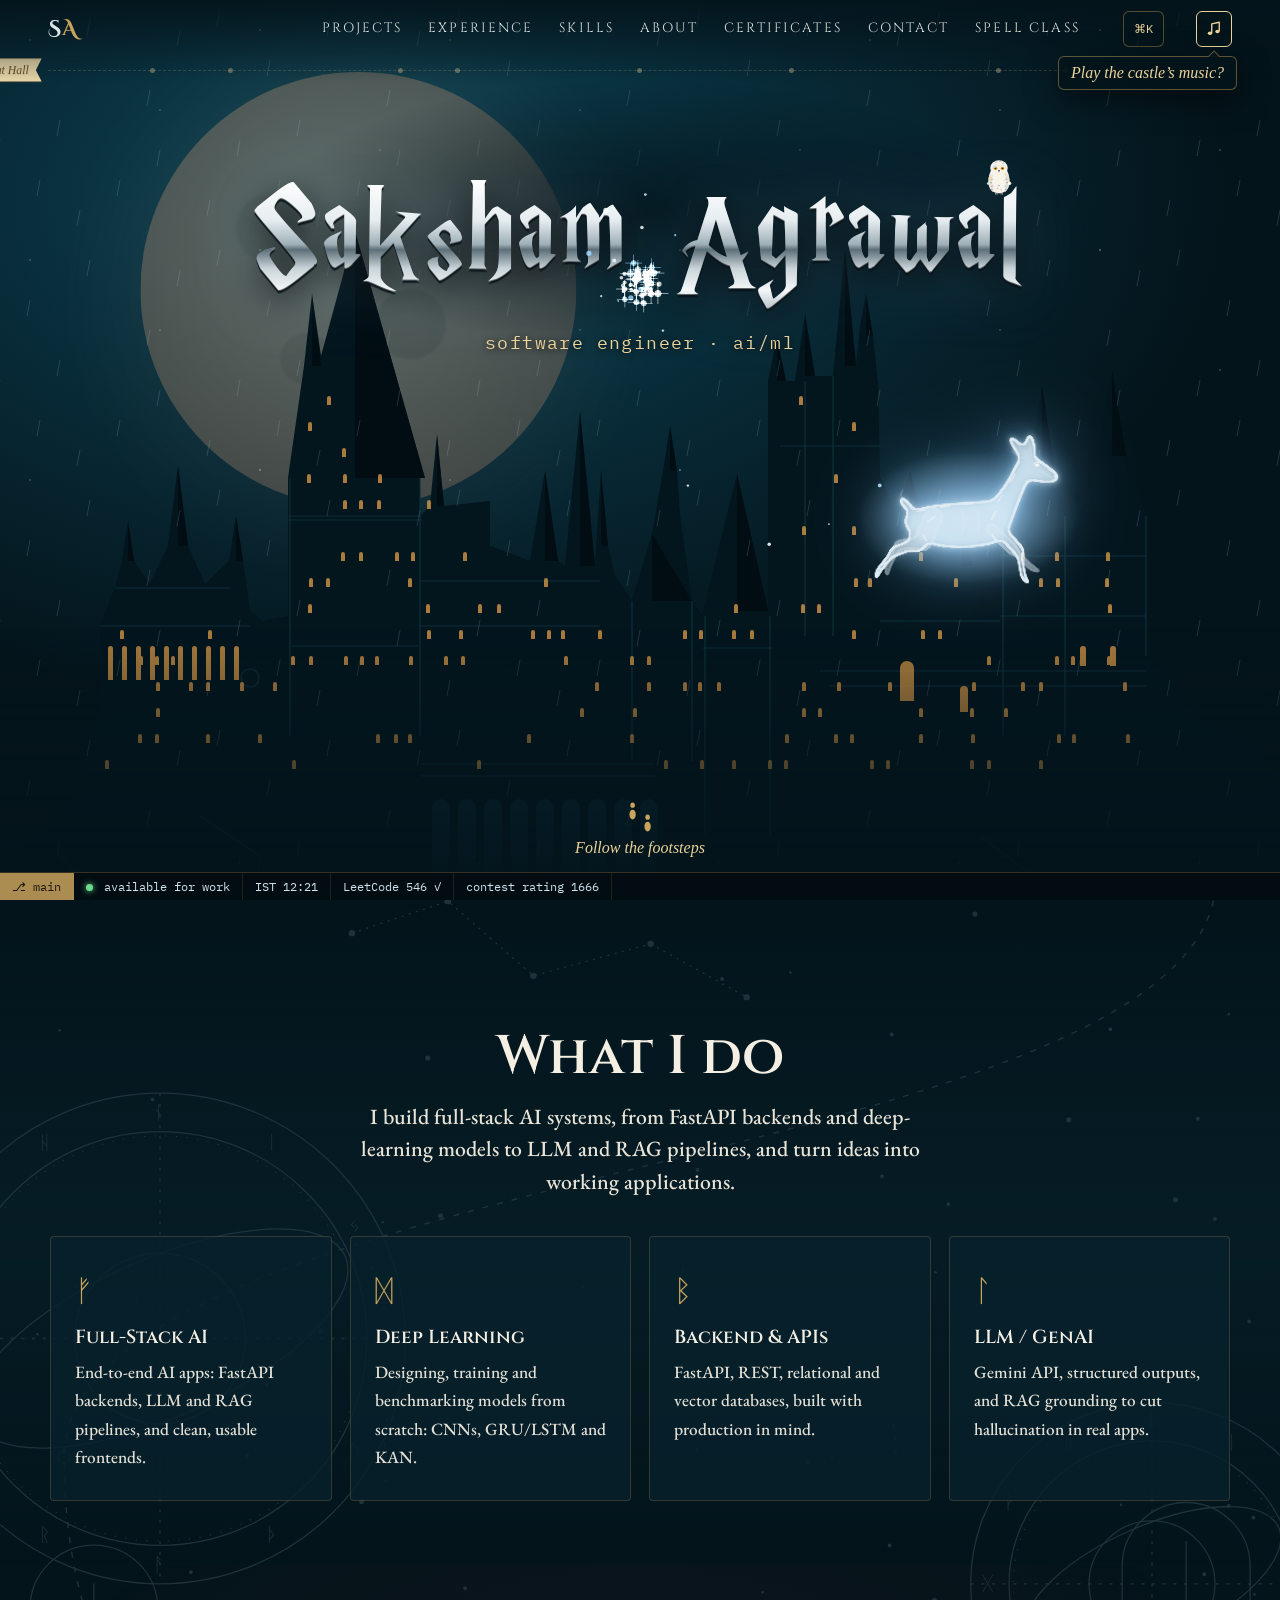
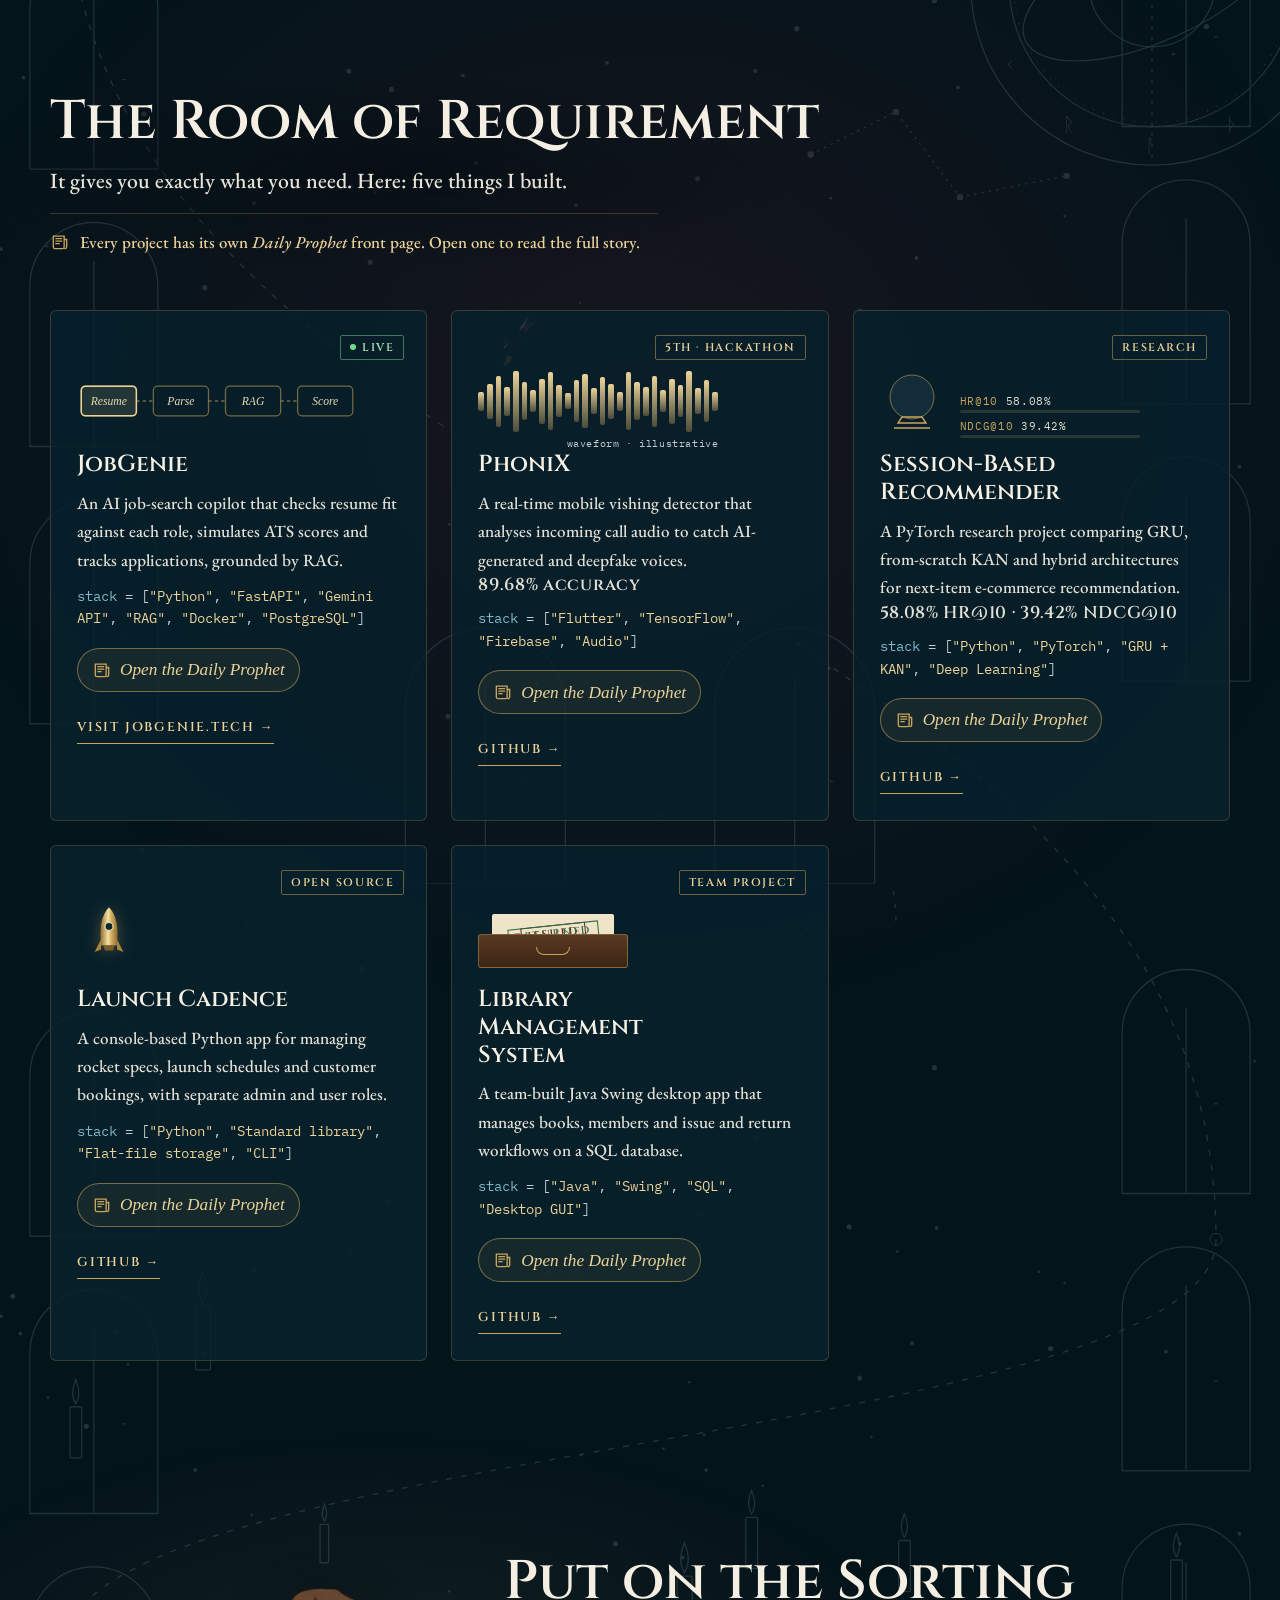
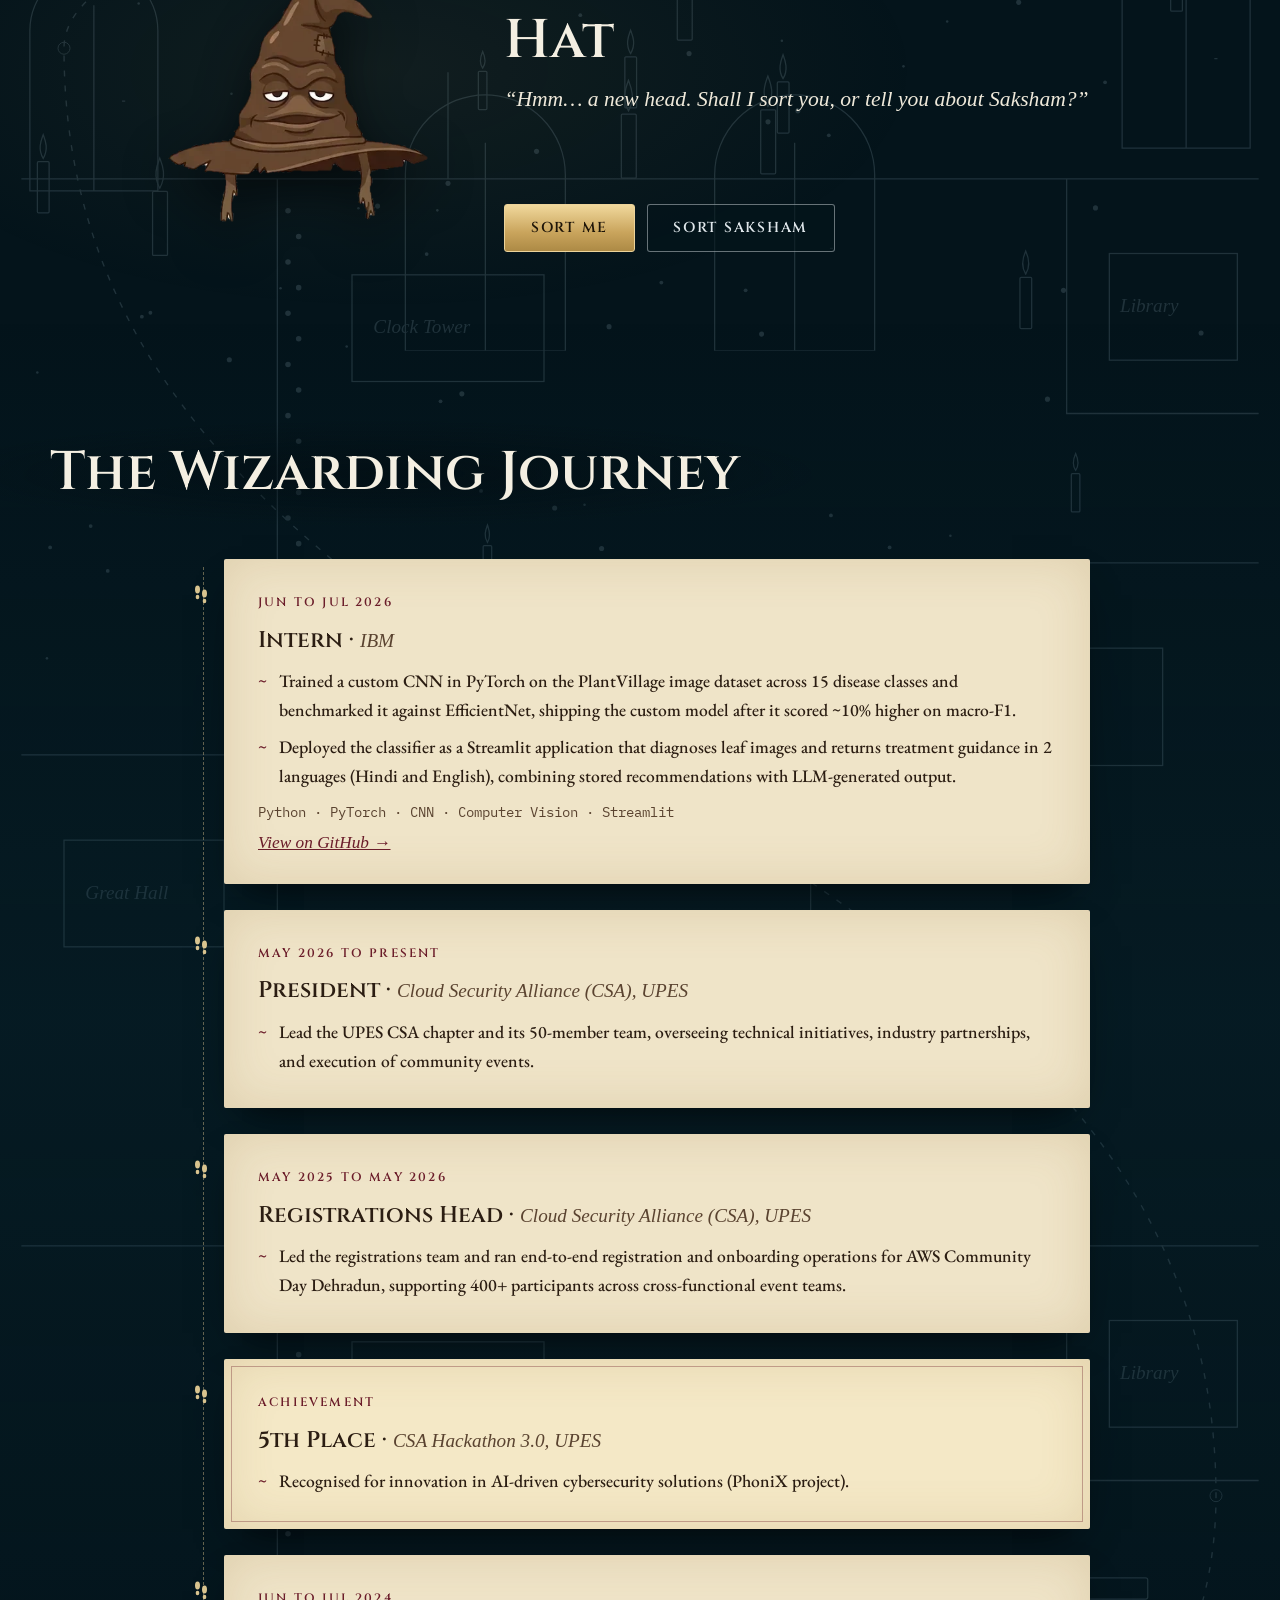
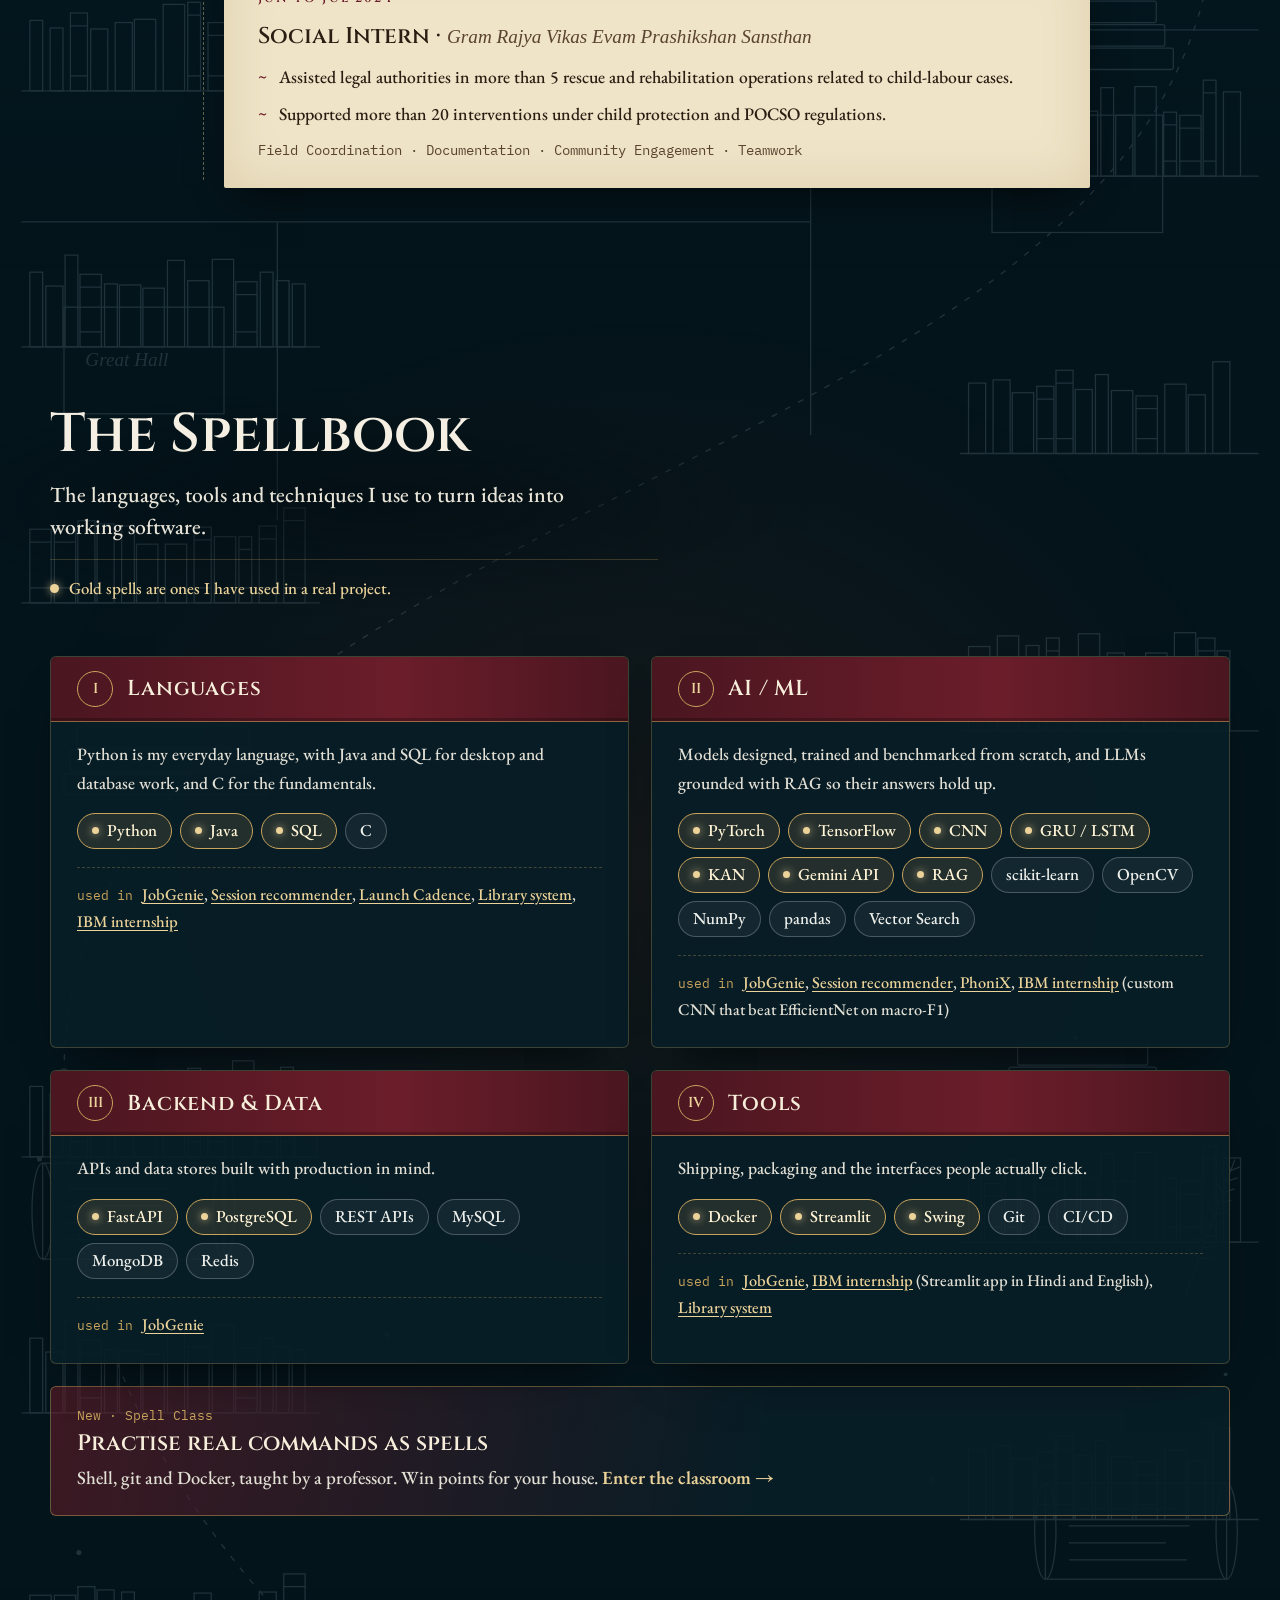
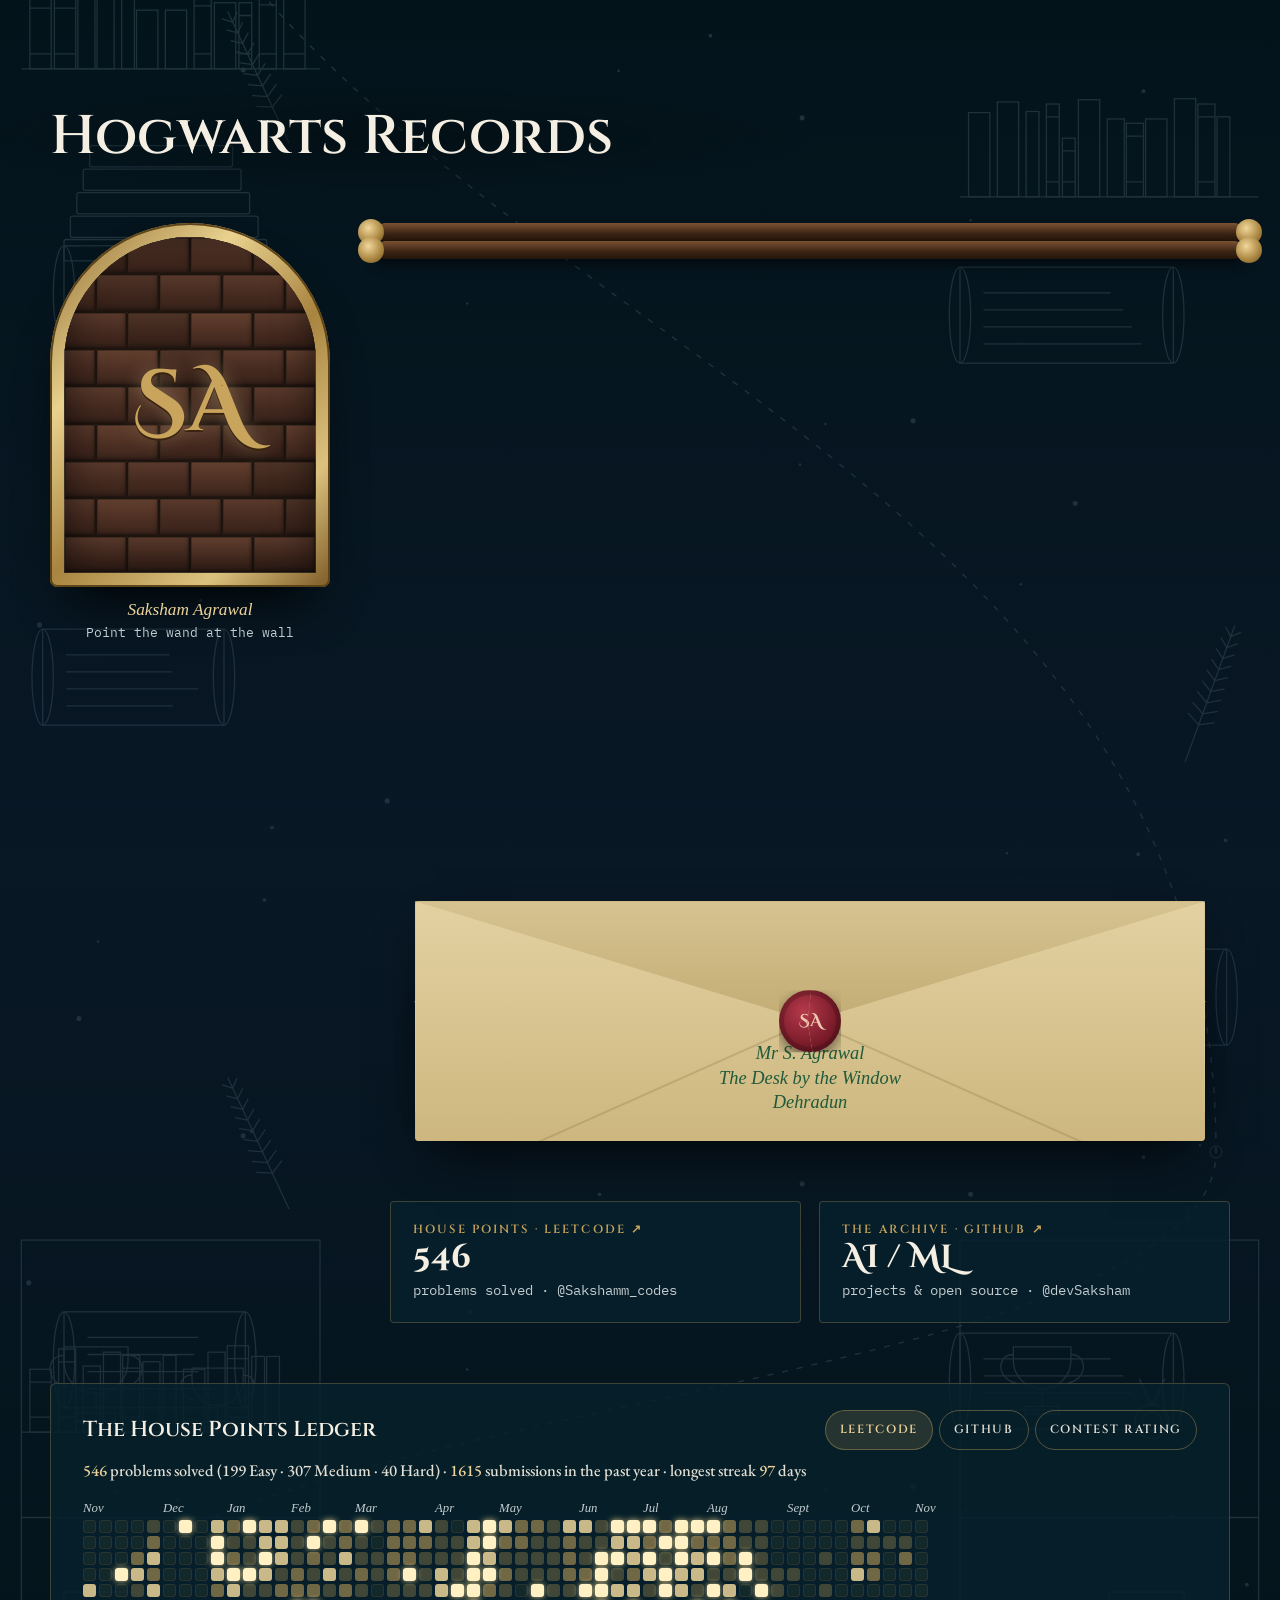
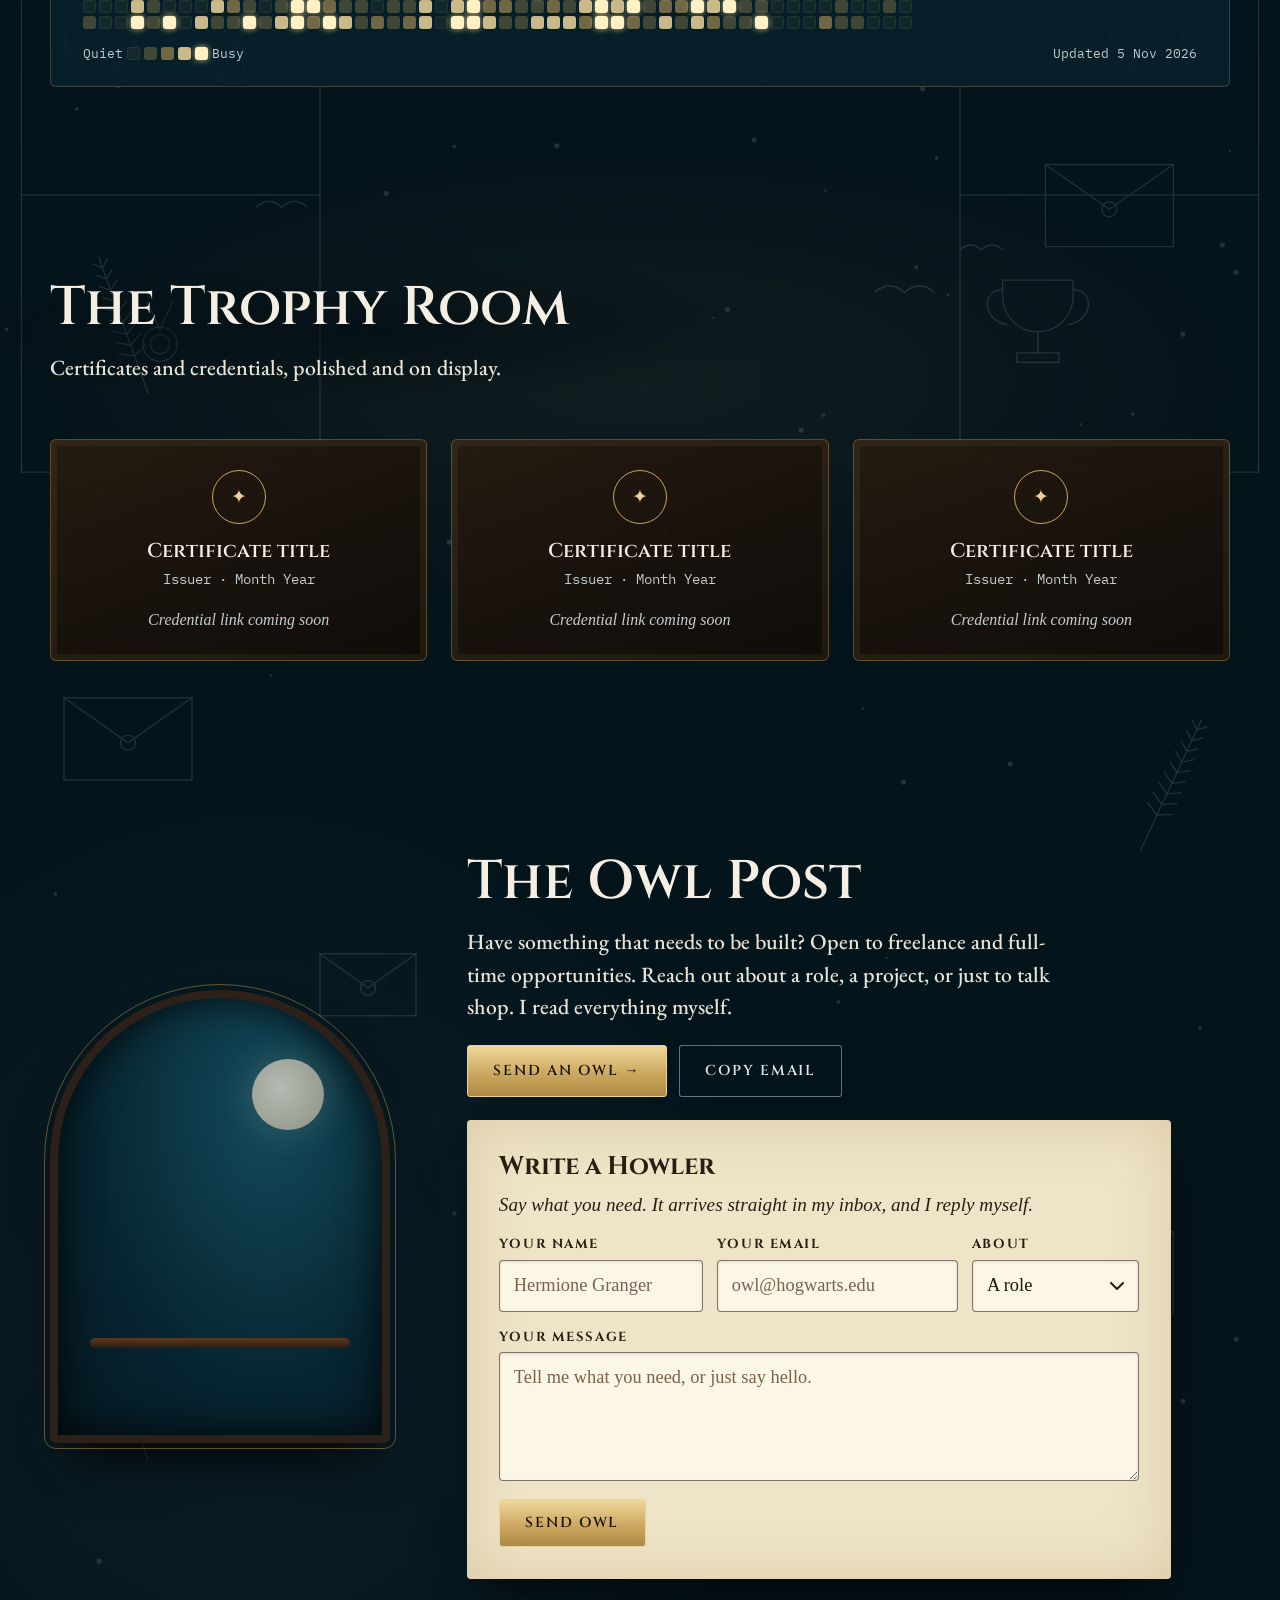
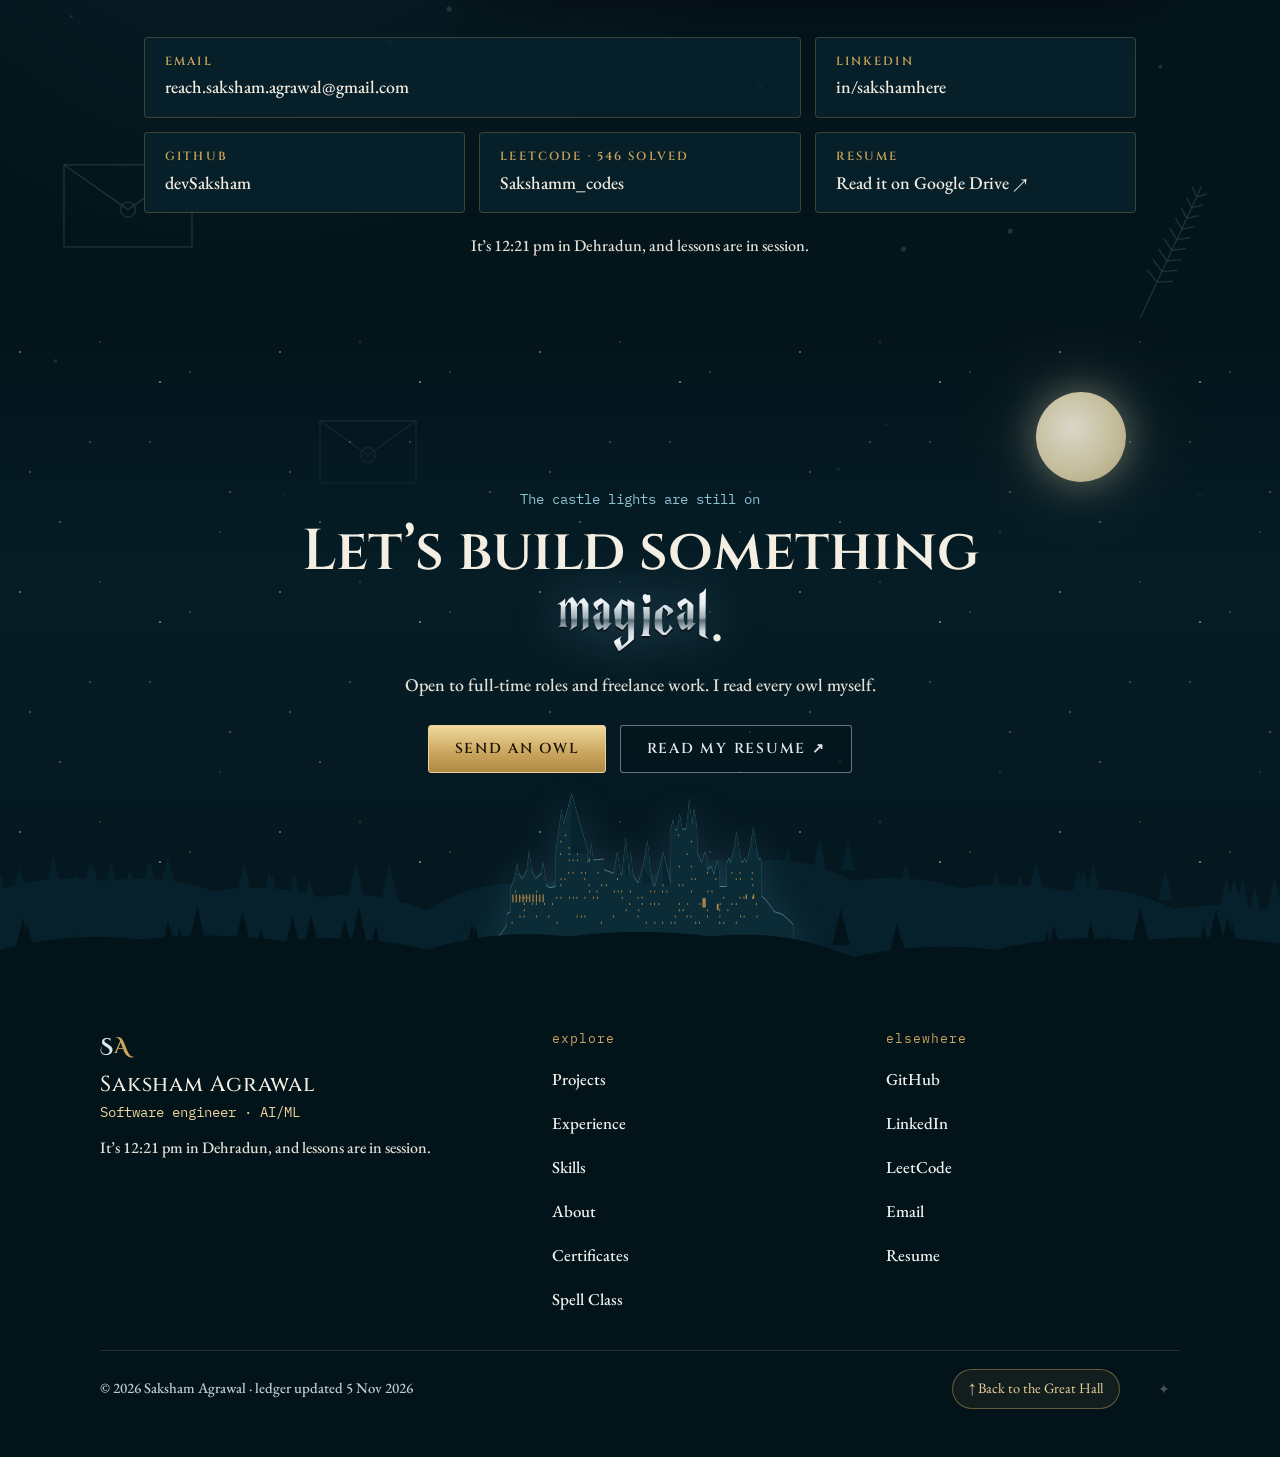
==== index.html @ 5fc9f57a "Castle music: a quiet 2-minute loop of P that opens slow and builds, gapless via Web Audio, fetched " ====
<!doctype html>
<html lang="en">
<head>
<meta charset="utf-8">
<meta name="viewport" content="width=device-width, initial-scale=1">
<title>Saksham Agrawal · Software Engineer &amp; AI/ML Builder</title>
<meta name="description" content="Saksham Agrawal, final-year CSE (AI/ML) student and aspiring software engineer. Full-stack AI systems, deep learning, and backend engineering.">
<meta name="theme-color" content="#04141b">
<link rel="canonical" href="https://sakshamagrawal.me/">
<meta property="og:type" content="website">
<meta property="og:url" content="https://sakshamagrawal.me/">
<meta property="og:title" content="Saksham Agrawal · Software Engineer & AI/ML Builder">
<meta property="og:description" content="Full-stack AI systems, deep learning, and backend engineering. Step inside.">
<meta name="twitter:card" content="summary">
<link rel="icon" href="data:image/svg+xml,%3Csvg xmlns='http://www.w3.org/2000/svg' viewBox='0 0 64 64'%3E%3Crect width='64' height='64' rx='14' fill='%2304141b'/%3E%3Cpath d='M18 50 46 14' stroke='%236a4426' stroke-width='5' stroke-linecap='round'/%3E%3Ccircle cx='47' cy='13' r='5' fill='%23bfe8ff'/%3E%3C/svg%3E">
<link rel="preconnect" href="https://fonts.googleapis.com">
<link rel="preconnect" href="https://fonts.gstatic.com" crossorigin>
<link rel="preload" as="style" href="https://fonts.googleapis.com/css2?family=Cinzel+Decorative:wght@700&family=Cinzel:wght@400;500;600&family=EB+Garamond:ital,wght@0,400;0,500;0,600;1,400;1,500&family=IM+Fell+English:ital@0;1&family=IBM+Plex+Mono:wght@400&family=Old+Standard+TT:ital,wght@0,400;0,700;1,400&family=UnifrakturMaguntia&display=swap" onload="this.onload=null;this.rel='stylesheet'">
<noscript><link rel="stylesheet" href="https://fonts.googleapis.com/css2?family=Cinzel+Decorative:wght@700&family=Cinzel:wght@400;500;600&family=EB+Garamond:ital,wght@0,400;0,500;0,600;1,400;1,500&family=IM+Fell+English:ital@0;1&family=IBM+Plex+Mono:wght@400&family=Old+Standard+TT:ital,wght@0,400;0,700;1,400&family=UnifrakturMaguntia&display=swap"></noscript>
<link rel="preload" href="assets/HarryP-subset.woff" as="font" type="font/woff" crossorigin>
<link rel="stylesheet" href="styles.css?v=20261106a">
<script>document.documentElement.classList.add('js');try{if(localStorage.getItem('entry')==='gate'&&!sessionStorage.getItem('entered'))document.documentElement.classList.add('gated')}catch(e){}</script>
</head>
<body>
<!-- Entrance screen, one of the two ways in (the ✦ in the footer switches): break the seal to enter with music, or slip in quietly -->
<div class="gate" id="gate" role="dialog" aria-modal="true" aria-labelledby="gate-title" data-cf-ignore>
  <div class="gate-sky" aria-hidden="true"><i class="stars s1"></i><i class="stars s2"></i></div>
  <div class="gate-card">
    <p class="gate-kicker">The castle is waking</p>
    <p class="gate-title" id="gate-title">Saksham Agrawal</p>
    <button class="gate-seal" type="button" data-enter="music" aria-label="Break the seal and enter with music"><i>SA</i><i>SA</i></button>
    <p class="gate-hint">Break the seal to enter with music</p>
    <button class="gate-quiet" type="button" data-enter="quiet">or enter in silence</button>
  </div>
</div>
<a class="skip" href="#main">Skip to content</a>

<svg id="art-sprite" width="0" height="0" style="position:absolute" aria-hidden="true"><symbol id="art-what-i-do" viewBox="0 0 1200 1000" fill="none" stroke="currentColor" stroke-width="1.2" font-family="monospace"><g class="txt"><circle cx="150" cy="470" r="230"/><circle cx="150" cy="470" r="194"/><circle cx="150" cy="470" r="190" stroke-dasharray="1 9"/><circle cx="150" cy="470" r="80"/><ellipse cx="150" cy="470" rx="190" ry="74" transform="rotate(-24 150 470)"/><path d="M-80 470H380M150 240V700" stroke-dasharray="3 7"/><text fill="currentColor" stroke="none" x="355" y="476" font-size="18" font-family="serif" fill="currentColor" stroke="none">ᚠ</text><text fill="currentColor" stroke="none" x="327" y="582" font-size="18" font-family="serif" fill="currentColor" stroke="none">ᚢ</text><text fill="currentColor" stroke="none" x="249" y="660" font-size="18" font-family="serif" fill="currentColor" stroke="none">ᚦ</text><text fill="currentColor" stroke="none" x="143" y="688" font-size="18" font-family="serif" fill="currentColor" stroke="none">ᚨ</text><text fill="currentColor" stroke="none" x="37" y="660" font-size="18" font-family="serif" fill="currentColor" stroke="none">ᚱ</text><text fill="currentColor" stroke="none" x="-41" y="582" font-size="18" font-family="serif" fill="currentColor" stroke="none">ᚲ</text><text fill="currentColor" stroke="none" x="-69" y="476" font-size="18" font-family="serif" fill="currentColor" stroke="none">ᚷ</text><text fill="currentColor" stroke="none" x="-41" y="370" font-size="18" font-family="serif" fill="currentColor" stroke="none">ᚹ</text><text fill="currentColor" stroke="none" x="37" y="292" font-size="18" font-family="serif" fill="currentColor" stroke="none">ᚺ</text><text fill="currentColor" stroke="none" x="143" y="264" font-size="18" font-family="serif" fill="currentColor" stroke="none">ᚾ</text><text fill="currentColor" stroke="none" x="249" y="292" font-size="18" font-family="serif" fill="currentColor" stroke="none">ᛁ</text><text fill="currentColor" stroke="none" x="327" y="370" font-size="18" font-family="serif" fill="currentColor" stroke="none">ᛃ</text><circle cx="1080" cy="700" r="170"/><circle cx="1080" cy="700" r="134"/><circle cx="1080" cy="700" r="130" stroke-dasharray="1 9"/><circle cx="1080" cy="700" r="59"/><ellipse cx="1080" cy="700" rx="130" ry="54" transform="rotate(-24 1080 700)"/><path d="M910 700H1250M1080 530V870" stroke-dasharray="3 7"/><text fill="currentColor" stroke="none" x="1225" y="706" font-size="18" font-family="serif" fill="currentColor" stroke="none">ᚠ</text><text fill="currentColor" stroke="none" x="1205" y="782" font-size="18" font-family="serif" fill="currentColor" stroke="none">ᚢ</text><text fill="currentColor" stroke="none" x="1149" y="838" font-size="18" font-family="serif" fill="currentColor" stroke="none">ᚦ</text><text fill="currentColor" stroke="none" x="1073" y="858" font-size="18" font-family="serif" fill="currentColor" stroke="none">ᚨ</text><text fill="currentColor" stroke="none" x="997" y="838" font-size="18" font-family="serif" fill="currentColor" stroke="none">ᚱ</text><text fill="currentColor" stroke="none" x="941" y="782" font-size="18" font-family="serif" fill="currentColor" stroke="none">ᚲ</text><text fill="currentColor" stroke="none" x="921" y="706" font-size="18" font-family="serif" fill="currentColor" stroke="none">ᚷ</text><text fill="currentColor" stroke="none" x="941" y="630" font-size="18" font-family="serif" fill="currentColor" stroke="none">ᚹ</text><text fill="currentColor" stroke="none" x="997" y="574" font-size="18" font-family="serif" fill="currentColor" stroke="none">ᚺ</text><text fill="currentColor" stroke="none" x="1073" y="554" font-size="18" font-family="serif" fill="currentColor" stroke="none">ᚾ</text><text fill="currentColor" stroke="none" x="1149" y="574" font-size="18" font-family="serif" fill="currentColor" stroke="none">ᛁ</text><text fill="currentColor" stroke="none" x="1205" y="630" font-size="18" font-family="serif" fill="currentColor" stroke="none">ᛃ</text><path d="M330 90L420 60L500 130L610 100L700 150" stroke-dasharray="2 5"/><circle cx="330" cy="90" r="3" fill="currentColor" stroke="none"/><circle cx="420" cy="60" r="3" fill="currentColor" stroke="none"/><circle cx="500" cy="130" r="3" fill="currentColor" stroke="none"/><circle cx="610" cy="100" r="3" fill="currentColor" stroke="none"/><circle cx="700" cy="150" r="3" fill="currentColor" stroke="none"/><path d="M760 860L840 820L900 900L1000 880" stroke-dasharray="2 5"/><circle cx="760" cy="860" r="3" fill="currentColor" stroke="none"/><circle cx="840" cy="820" r="3" fill="currentColor" stroke="none"/><circle cx="900" cy="900" r="3" fill="currentColor" stroke="none"/><circle cx="1000" cy="880" r="3" fill="currentColor" stroke="none"/><circle cx="747" cy="742" r="2.4" fill="currentColor" stroke="none"/><circle cx="1131" cy="740" r="2.4" fill="currentColor" stroke="none"/><circle cx="35" cy="466" r="1.2" fill="currentColor" stroke="none"/><circle cx="779" cy="901" r="1.2" fill="currentColor" stroke="none"/><circle cx="446" cy="868" r="1.8" fill="currentColor" stroke="none"/><circle cx="653" cy="574" r="1.2" fill="currentColor" stroke="none"/><circle cx="877" cy="408" r="1.2" fill="currentColor" stroke="none"/><circle cx="1100" cy="766" r="1.2" fill="currentColor" stroke="none"/><circle cx="914" cy="72" r="2.4" fill="currentColor" stroke="none"/><circle cx="741" cy="127" r="1.2" fill="currentColor" stroke="none"/><circle cx="1167" cy="5" r="1.2" fill="currentColor" stroke="none"/><circle cx="1152" cy="166" r="1.2" fill="currentColor" stroke="none"/><circle cx="347" cy="961" r="2.4" fill="currentColor" stroke="none"/><circle cx="1051" cy="626" r="1.2" fill="currentColor" stroke="none"/><circle cx="1129" cy="691" r="1.8" fill="currentColor" stroke="none"/><circle cx="359" cy="361" r="1.2" fill="currentColor" stroke="none"/><circle cx="1123" cy="264" r="1.8" fill="currentColor" stroke="none"/><circle cx="362" cy="603" r="1.2" fill="currentColor" stroke="none"/><circle cx="715" cy="708" r="1.2" fill="currentColor" stroke="none"/><circle cx="372" cy="819" r="1.8" fill="currentColor" stroke="none"/><circle cx="836" cy="185" r="1.8" fill="currentColor" stroke="none"/><circle cx="846" cy="57" r="1.2" fill="currentColor" stroke="none"/><circle cx="1139" cy="358" r="1.8" fill="currentColor" stroke="none"/><circle cx="22" cy="788" r="1.8" fill="currentColor" stroke="none"/><circle cx="452" cy="841" r="1.8" fill="currentColor" stroke="none"/><circle cx="56" cy="181" r="1.2" fill="currentColor" stroke="none"/><circle cx="143" cy="246" r="1.8" fill="currentColor" stroke="none"/><circle cx="413" cy="355" r="2.4" fill="currentColor" stroke="none"/><circle cx="301" cy="463" r="2.4" fill="currentColor" stroke="none"/><circle cx="898" cy="797" r="1.8" fill="currentColor" stroke="none"/><circle cx="44" cy="946" r="1.2" fill="currentColor" stroke="none"/><circle cx="250" cy="513" r="1.8" fill="currentColor" stroke="none"/><circle cx="1102" cy="340" r="2.4" fill="currentColor" stroke="none"/><circle cx="654" cy="312" r="1.8" fill="currentColor" stroke="none"/><circle cx="367" cy="799" r="2.4" fill="currentColor" stroke="none"/><circle cx="179" cy="689" r="1.8" fill="currentColor" stroke="none"/><circle cx="194" cy="49" r="2.4" fill="currentColor" stroke="none"/><circle cx="640" cy="406" r="1.2" fill="currentColor" stroke="none"/><circle cx="889" cy="344" r="1.8" fill="currentColor" stroke="none"/><circle cx="547" cy="422" r="1.2" fill="currentColor" stroke="none"/><circle cx="1175" cy="638" r="1.8" fill="currentColor" stroke="none"/><circle cx="401" cy="207" r="2.4" fill="currentColor" stroke="none"/><circle cx="677" cy="133" r="1.8" fill="currentColor" stroke="none"/><circle cx="128" cy="435" r="1.2" fill="currentColor" stroke="none"/><circle cx="71" cy="421" r="1.2" fill="currentColor" stroke="none"/><circle cx="544" cy="999" r="1.2" fill="currentColor" stroke="none"/><circle cx="1171" cy="454" r="1.8" fill="currentColor" stroke="none"/><circle cx="827" cy="318" r="1.8" fill="currentColor" stroke="none"/><circle cx="349" cy="404" r="1.2" fill="currentColor" stroke="none"/><circle cx="135" cy="822" r="2.4" fill="currentColor" stroke="none"/><circle cx="1152" cy="627" r="1.8" fill="currentColor" stroke="none"/><circle cx="1041" cy="180" r="1.8" fill="currentColor" stroke="none"/><circle cx="327" cy="782" r="2.4" fill="currentColor" stroke="none"/><circle cx="434" cy="786" r="1.8" fill="currentColor" stroke="none"/><circle cx="834" cy="664" r="1.8" fill="currentColor" stroke="none"/><circle cx="436" cy="704" r="1.8" fill="currentColor" stroke="none"/><circle cx="1002" cy="265" r="2.4" fill="currentColor" stroke="none"/><circle cx="859" cy="957" r="1.8" fill="currentColor" stroke="none"/><circle cx="780" cy="581" r="1.2" fill="currentColor" stroke="none"/><circle cx="569" cy="774" r="1.8" fill="currentColor" stroke="none"/></g></symbol><symbol id="art-room-of-requirement" viewBox="0 0 1200 1000" fill="none" stroke="currentColor" stroke-width="1.2" font-family="monospace"><g class="txt"><path d="M28 330V180.0A60.0 60.0 0 0 1 148 180.0V330ZM88.0 330V156.0M114.39999999999999 246.0h3"/><path d="M28 590V440.0A60.0 60.0 0 0 1 148 440.0V590ZM88.0 590V416.0M114.39999999999999 506.0h3"/><path d="M28 850V700.0A60.0 60.0 0 0 1 148 700.0V850ZM88.0 850V676.0M114.39999999999999 766.0h3"/><path d="M1052 290V140.0A60.0 60.0 0 0 1 1172 140.0V290ZM1112.0 290V116.0M1138.4 206.0h3"/><path d="M1052 550V400.0A60.0 60.0 0 0 1 1172 400.0V550ZM1112.0 550V376.0M1138.4 466.0h3"/><path d="M1052 810V660.0A60.0 60.0 0 0 1 1172 660.0V810ZM1112.0 810V636.0M1138.4 726.0h3"/><path d="M360 40A240 240 0 0 1 840 40" stroke-dasharray="4 8"/><path d="M380 1000V835.0A75.0 75.0 0 0 1 530 835.0V1000ZM455.0 1000V805.0M488.0 904.0h3"/><path d="M670 1000V835.0A75.0 75.0 0 0 1 820 835.0V1000ZM745.0 1000V805.0M778.0 904.0h3"/><circle cx="806" cy="463" r="2.4" fill="currentColor" stroke="none"/><circle cx="777" cy="798" r="1.8" fill="currentColor" stroke="none"/><circle cx="329" cy="346" r="1.8" fill="currentColor" stroke="none"/><circle cx="420" cy="843" r="2.4" fill="currentColor" stroke="none"/><circle cx="540" cy="364" r="1.8" fill="currentColor" stroke="none"/><circle cx="622" cy="529" r="1.2" fill="currentColor" stroke="none"/><circle cx="238" cy="362" r="1.8" fill="currentColor" stroke="none"/><circle cx="339" cy="79" r="2.4" fill="currentColor" stroke="none"/><circle cx="876" cy="172" r="2.4" fill="currentColor" stroke="none"/><circle cx="620" cy="936" r="1.8" fill="currentColor" stroke="none"/><circle cx="748" cy="775" r="2.4" fill="currentColor" stroke="none"/><circle cx="325" cy="996" r="1.2" fill="currentColor" stroke="none"/><circle cx="192" cy="441" r="2.4" fill="currentColor" stroke="none"/><circle cx="217" cy="759" r="1.2" fill="currentColor" stroke="none"/><circle cx="757" cy="42" r="1.8" fill="currentColor" stroke="none"/><circle cx="1176" cy="166" r="1.2" fill="currentColor" stroke="none"/><circle cx="133" cy="968" r="1.8" fill="currentColor" stroke="none"/><circle cx="232" cy="36" r="1.8" fill="currentColor" stroke="none"/><circle cx="421" cy="663" r="1.2" fill="currentColor" stroke="none"/><circle cx="708" cy="238" r="1.8" fill="currentColor" stroke="none"/><circle cx="1" cy="405" r="1.8" fill="currentColor" stroke="none"/><circle cx="1027" cy="866" r="2.4" fill="currentColor" stroke="none"/><circle cx="998" cy="374" r="1.2" fill="currentColor" stroke="none"/><circle cx="660" cy="301" r="1.8" fill="currentColor" stroke="none"/><circle cx="654" cy="339" r="2.4" fill="currentColor" stroke="none"/><circle cx="352" cy="352" r="1.2" fill="currentColor" stroke="none"/><circle cx="503" cy="813" r="2.4" fill="currentColor" stroke="none"/><circle cx="646" cy="467" r="1.2" fill="currentColor" stroke="none"/><circle cx="715" cy="564" r="1.2" fill="currentColor" stroke="none"/><circle cx="1162" cy="609" r="1.8" fill="currentColor" stroke="none"/></g></symbol><symbol id="art-sorting-hat" viewBox="0 0 1200 1000" fill="none" stroke="currentColor" stroke-width="1.2" font-family="monospace"><g class="txt"><rect x="956.2071104239849" y="635.7931613981417" width="11" height="48" rx="1"/><path d="M961.6 632.7931613981417C956.2071104239849 624 959.8 615 961.6 611C963.4 615 967.0 624 961.6 632.7931613981417Z"/><rect x="143.02690693503666" y="555.282091273665" width="14" height="60" rx="1"/><path d="M149.8 552.282091273665C143.02690693503666 540 147.5 530 149.8 524C152.0 530 156.5 540 149.8 552.282091273665Z"/><rect x="634.9429135054241" y="353.3694324548787" width="14" height="60" rx="1"/><path d="M641.7 350.3694324548787C634.9429135054241 338 639.4 328 641.7 322C643.9 328 648.4 338 641.7 350.3694324548787Z"/><rect x="448.4670665062145" y="442.61438653179675" width="8" height="36" rx="1"/><path d="M452.5 439.61438653179675C448.4670665062145 434 451.2 427 452.5 424C453.9 427 456.6 434 452.5 439.61438653179675Z"/><rect x="582.4876303397403" y="482.8428126637778" width="14" height="60" rx="1"/><path d="M589.2 479.8428126637778C582.4876303397403 468 587.0 457 589.2 451C591.5 457 596.0 468 589.2 479.8428126637778Z"/><rect x="452.9498085203495" y="887.3568412525223" width="8" height="36" rx="1"/><path d="M457.0 884.3568412525223C452.9498085203495 878 455.6 872 457.0 868C458.3 872 461.0 878 457.0 884.3568412525223Z"/><rect x="699.2233751498428" y="298.252709377274" width="11" height="48" rx="1"/><path d="M704.6 295.252709377274C699.2233751498428 286 702.8 278 704.6 273C706.4 278 710.0 286 704.6 295.252709377274Z"/><rect x="585.7882754967945" y="429.01304078492444" width="11" height="48" rx="1"/><path d="M591.2 426.01304078492444C585.7882754967945 417 589.4 409 591.2 404C593.0 409 596.6 417 591.2 426.01304078492444Z"/><rect x="1097.5007139300944" y="338.29028139318496" width="11" height="48" rx="1"/><path d="M1102.9 335.29028139318496C1097.5007139300944 326 1101.1 318 1102.9 313C1104.7 318 1108.3 326 1102.9 335.29028139318496Z"/><rect x="183.35221576472148" y="99.97093515384375" width="14" height="60" rx="1"/><path d="M190.1 96.97093515384375C183.35221576472148 85 187.9 74 190.1 68C192.4 74 196.9 85 190.1 96.97093515384375Z"/><rect x="728.7227493177895" y="452.51281236276213" width="11" height="48" rx="1"/><path d="M734.1 449.51281236276213C728.7227493177895 441 732.3 432 734.1 427C735.9 432 739.5 441 734.1 449.51281236276213Z"/><rect x="65.5732166107384" y="194.60979412880874" width="11" height="48" rx="1"/><path d="M71.0 191.60979412880874C65.5732166107384 183 69.2 174 71.0 169C72.8 174 76.4 183 71.0 191.60979412880874Z"/><rect x="35.05175819648879" y="527.354307403154" width="11" height="48" rx="1"/><path d="M40.5 524.354307403154C35.05175819648879 515 38.7 507 40.5 502C42.3 507 45.9 515 40.5 524.354307403154Z"/><rect x="297.55777646741694" y="478.3935336530363" width="8" height="36" rx="1"/><path d="M301.6 475.3935336530363C297.55777646741694 469 300.3 463 301.6 459C303.0 463 305.7 469 301.6 475.3935336530363Z"/><rect x="300.05260749709186" y="304.8583497769217" width="8" height="36" rx="1"/><path d="M304.1 301.8583497769217C300.05260749709186 296 302.8 290 304.1 286C305.5 290 308.2 296 304.1 301.8583497769217Z"/><rect x="842.4601696972603" y="320.0120413771132" width="11" height="48" rx="1"/><path d="M847.9 317.0120413771132C842.4601696972603 308 846.1 300 847.9 295C849.7 300 853.3 308 847.9 317.0120413771132Z"/><rect x="713.1628536539596" y="478.6903971083761" width="14" height="60" rx="1"/><path d="M719.9 475.6903971083761C713.1628536539596 464 717.7 453 719.9 447C722.2 453 726.7 464 719.9 475.6903971083761Z"/><rect x="1004.3690246968957" y="819.7542272844726" width="8" height="36" rx="1"/><path d="M1008.4 816.7542272844726C1004.3690246968957 811 1007.1 804 1008.4 801C1009.8 804 1012.5 811 1008.4 816.7542272844726Z"/><circle cx="19" cy="126" r="1.8" fill="currentColor" stroke="none"/><circle cx="640" cy="336" r="1.8" fill="currentColor" stroke="none"/><circle cx="878" cy="27" r="1.8" fill="currentColor" stroke="none"/><circle cx="433" cy="745" r="2.4" fill="currentColor" stroke="none"/><circle cx="159" cy="3" r="2.4" fill="currentColor" stroke="none"/><circle cx="547" cy="917" r="2.4" fill="currentColor" stroke="none"/><circle cx="655" cy="15" r="1.8" fill="currentColor" stroke="none"/><circle cx="714" cy="689" r="2.4" fill="currentColor" stroke="none"/><circle cx="779" cy="859" r="1.8" fill="currentColor" stroke="none"/><circle cx="571" cy="682" r="2.4" fill="currentColor" stroke="none"/><circle cx="236" cy="296" r="1.2" fill="currentColor" stroke="none"/><circle cx="364" cy="3" r="1.8" fill="currentColor" stroke="none"/><circle cx="699" cy="648" r="1.8" fill="currentColor" stroke="none"/><circle cx="1093" cy="143" r="1.8" fill="currentColor" stroke="none"/><circle cx="834" cy="889" r="1.8" fill="currentColor" stroke="none"/><circle cx="646" cy="426" r="2.4" fill="currentColor" stroke="none"/><circle cx="974" cy="68" r="1.2" fill="currentColor" stroke="none"/><circle cx="321" cy="85" r="1.2" fill="currentColor" stroke="none"/><circle cx="796" cy="26" r="2.4" fill="currentColor" stroke="none"/><circle cx="515" cy="69" r="1.8" fill="currentColor" stroke="none"/><circle cx="841" cy="49" r="1.2" fill="currentColor" stroke="none"/><circle cx="263" cy="646" r="1.2" fill="currentColor" stroke="none"/><circle cx="855" cy="135" r="1.8" fill="currentColor" stroke="none"/><circle cx="847" cy="438" r="1.2" fill="currentColor" stroke="none"/><circle cx="733" cy="414" r="1.2" fill="currentColor" stroke="none"/><circle cx="81" cy="213" r="2.4" fill="currentColor" stroke="none"/><circle cx="130" cy="379" r="1.2" fill="currentColor" stroke="none"/><circle cx="336" cy="571" r="1.2" fill="currentColor" stroke="none"/><circle cx="891" cy="878" r="1.2" fill="currentColor" stroke="none"/><circle cx="12" cy="91" r="2.4" fill="currentColor" stroke="none"/><circle cx="720" cy="490" r="2.4" fill="currentColor" stroke="none"/><circle cx="449" cy="56" r="2.4" fill="currentColor" stroke="none"/><circle cx="354" cy="569" r="2.4" fill="currentColor" stroke="none"/><circle cx="607" cy="910" r="2.4" fill="currentColor" stroke="none"/><circle cx="660" cy="221" r="1.2" fill="currentColor" stroke="none"/><circle cx="662" cy="254" r="1.8" fill="currentColor" stroke="none"/><circle cx="620" cy="134" r="1.2" fill="currentColor" stroke="none"/><circle cx="1036" cy="453" r="1.8" fill="currentColor" stroke="none"/><circle cx="215" cy="713" r="2.4" fill="currentColor" stroke="none"/><circle cx="410" cy="573" r="1.2" fill="currentColor" stroke="none"/><circle cx="109" cy="125" r="2.4" fill="currentColor" stroke="none"/><circle cx="544" cy="390" r="1.8" fill="currentColor" stroke="none"/><circle cx="577" cy="323" r="2.4" fill="currentColor" stroke="none"/><circle cx="35" cy="725" r="1.2" fill="currentColor" stroke="none"/><circle cx="1018" cy="945" r="1.8" fill="currentColor" stroke="none"/><circle cx="817" cy="223" r="1.2" fill="currentColor" stroke="none"/><circle cx="101" cy="911" r="1.8" fill="currentColor" stroke="none"/><circle cx="985" cy="140" r="2.4" fill="currentColor" stroke="none"/><circle cx="451" cy="836" r="1.8" fill="currentColor" stroke="none"/><circle cx="400" cy="614" r="1.8" fill="currentColor" stroke="none"/><circle cx="955" cy="378" r="2.4" fill="currentColor" stroke="none"/><circle cx="997" cy="648" r="2.4" fill="currentColor" stroke="none"/><circle cx="520" cy="852" r="2.4" fill="currentColor" stroke="none"/><circle cx="44" cy="993" r="1.2" fill="currentColor" stroke="none"/><circle cx="888" cy="396" r="1.2" fill="currentColor" stroke="none"/><circle cx="45" cy="186" r="1.2" fill="currentColor" stroke="none"/><circle cx="47" cy="889" r="1.8" fill="currentColor" stroke="none"/><circle cx="793" cy="349" r="1.8" fill="currentColor" stroke="none"/><circle cx="564" cy="890" r="2.4" fill="currentColor" stroke="none"/><circle cx="1106" cy="323" r="1.8" fill="currentColor" stroke="none"/><circle cx="120" cy="155" r="1.2" fill="currentColor" stroke="none"/><circle cx="85" cy="869" r="1.8" fill="currentColor" stroke="none"/><circle cx="183" cy="254" r="1.8" fill="currentColor" stroke="none"/><circle cx="982" cy="750" r="2.4" fill="currentColor" stroke="none"/><circle cx="282" cy="482" r="1.2" fill="currentColor" stroke="none"/><circle cx="413" cy="752" r="1.8" fill="currentColor" stroke="none"/><circle cx="1126" cy="688" r="2.4" fill="currentColor" stroke="none"/><circle cx="548" cy="849" r="1.2" fill="currentColor" stroke="none"/><circle cx="141" cy="669" r="1.8" fill="currentColor" stroke="none"/><circle cx="545" cy="240" r="1.2" fill="currentColor" stroke="none"/></g></symbol><symbol id="art-journey" viewBox="0 0 1200 1000" fill="none" stroke="currentColor" stroke-width="1.2" font-family="monospace"><g class="txt"><path d="M20 160H420V60M420 160H1180M260 160V520H760V900M760 520H1180M20 700H260V980M260 700H760M1000 160V380H1180"/><rect x="330" y="250" width="180" height="100"/><rect x="930" y="600" width="160" height="110"/><rect x="60" y="780" width="150" height="100"/><rect x="1040" y="230" width="120" height="100"/><text fill="currentColor" stroke="none" x="350" y="305" font-size="18" font-family="serif" font-style="italic">Clock Tower</text><text fill="currentColor" stroke="none" x="955" y="660" font-size="18" font-family="serif" font-style="italic">Owlery</text><text fill="currentColor" stroke="none" x="80" y="835" font-size="18" font-family="serif" font-style="italic">Great Hall</text><text fill="currentColor" stroke="none" x="1050" y="285" font-size="18" font-family="serif" font-style="italic">Library</text><circle cx="270" cy="190" r="2.6" fill="currentColor" stroke="none"/><circle cx="280" cy="214" r="2.6" fill="currentColor" stroke="none"/><circle cx="270" cy="238" r="2.6" fill="currentColor" stroke="none"/><circle cx="280" cy="262" r="2.6" fill="currentColor" stroke="none"/><circle cx="270" cy="286" r="2.6" fill="currentColor" stroke="none"/><circle cx="280" cy="310" r="2.6" fill="currentColor" stroke="none"/><circle cx="270" cy="334" r="2.6" fill="currentColor" stroke="none"/><circle cx="280" cy="358" r="2.6" fill="currentColor" stroke="none"/><circle cx="270" cy="382" r="2.6" fill="currentColor" stroke="none"/><circle cx="280" cy="406" r="2.6" fill="currentColor" stroke="none"/><circle cx="270" cy="430" r="2.6" fill="currentColor" stroke="none"/><circle cx="280" cy="454" r="2.6" fill="currentColor" stroke="none"/><circle cx="270" cy="478" r="2.6" fill="currentColor" stroke="none"/><circle cx="280" cy="502" r="2.6" fill="currentColor" stroke="none"/><circle cx="300" cy="540" r="2.6" fill="currentColor" stroke="none"/><circle cx="326" cy="530" r="2.6" fill="currentColor" stroke="none"/><circle cx="352" cy="540" r="2.6" fill="currentColor" stroke="none"/><circle cx="378" cy="530" r="2.6" fill="currentColor" stroke="none"/><circle cx="404" cy="540" r="2.6" fill="currentColor" stroke="none"/><circle cx="430" cy="530" r="2.6" fill="currentColor" stroke="none"/><circle cx="456" cy="540" r="2.6" fill="currentColor" stroke="none"/><circle cx="482" cy="530" r="2.6" fill="currentColor" stroke="none"/><circle cx="508" cy="540" r="2.6" fill="currentColor" stroke="none"/><circle cx="534" cy="530" r="2.6" fill="currentColor" stroke="none"/><circle cx="560" cy="540" r="2.6" fill="currentColor" stroke="none"/><circle cx="586" cy="530" r="2.6" fill="currentColor" stroke="none"/><circle cx="612" cy="540" r="2.6" fill="currentColor" stroke="none"/><circle cx="638" cy="530" r="2.6" fill="currentColor" stroke="none"/><circle cx="664" cy="540" r="2.6" fill="currentColor" stroke="none"/><circle cx="690" cy="530" r="2.6" fill="currentColor" stroke="none"/></g></symbol><symbol id="art-spellbook" viewBox="0 0 1200 1000" fill="none" stroke="currentColor" stroke-width="1.2" font-family="monospace"><g class="txt"><path d="M20 220H300"/><rect x="28" y="154" width="12" height="66"/><rect x="47" y="161" width="12" height="59"/><rect x="66" y="147" width="16" height="73"/><path d="M66 159h16M66 206h16"/><rect x="85" y="162" width="16" height="58"/><rect x="108" y="156" width="16" height="64"/><rect x="126" y="153" width="20" height="67"/><rect x="153" y="139" width="20" height="81"/><rect x="176" y="137" width="12" height="83"/><path d="M176 149h12M176 206h12"/><rect x="195" y="156" width="16" height="64"/><path d="M195 168h16M195 206h16"/><rect x="218" y="130" width="20" height="90"/><rect x="240" y="162" width="20" height="58"/><path d="M240 174h20M240 206h20"/><rect x="263" y="136" width="12" height="84"/><path d="M263 148h12M263 206h12"/><rect x="277" y="163" width="20" height="57"/><path d="M20 460H300"/><rect x="28" y="390" width="12" height="70"/><rect x="43" y="403" width="16" height="57"/><rect x="61" y="374" width="12" height="86"/><rect x="75" y="392" width="20" height="68"/><path d="M75 404h20M75 446h20"/><rect x="98" y="401" width="12" height="59"/><rect x="112" y="402" width="20" height="58"/><rect x="134" y="405" width="20" height="55"/><rect x="157" y="379" width="16" height="81"/><rect x="176" y="398" width="20" height="62"/><rect x="199" y="378" width="20" height="82"/><rect x="221" y="399" width="20" height="61"/><path d="M221 411h20M221 446h20"/><rect x="244" y="390" width="12" height="70"/><rect x="259" y="398" width="12" height="62"/><rect x="274" y="401" width="12" height="59"/><path d="M20 700H300"/><rect x="28" y="631" width="20" height="69"/><path d="M28 643h20M28 686h20"/><rect x="51" y="631" width="20" height="69"/><path d="M51 643h20M51 686h20"/><rect x="73" y="623" width="16" height="77"/><rect x="91" y="626" width="16" height="74"/><rect x="114" y="628" width="12" height="72"/><rect x="128" y="645" width="20" height="55"/><rect x="155" y="645" width="20" height="55"/><rect x="182" y="629" width="16" height="71"/><path d="M182 641h16M182 686h16"/><rect x="201" y="638" width="20" height="62"/><rect x="224" y="638" width="12" height="62"/><path d="M224 650h12M224 686h12"/><rect x="243" y="628" width="16" height="72"/><path d="M243 640h16M243 686h16"/><rect x="266" y="611" width="20" height="89"/><path d="M266 623h20M266 686h20"/><path d="M900 300H1180"/><rect x="908" y="238" width="12" height="62"/><rect x="923" y="245" width="16" height="55"/><path d="M923 257h16M923 286h16"/><rect x="942" y="223" width="12" height="77"/><path d="M942 235h12M942 286h12"/><rect x="957" y="236" width="12" height="64"/><rect x="971" y="240" width="20" height="60"/><path d="M971 252h20M971 286h20"/><rect x="998" y="237" width="12" height="63"/><rect x="1013" y="239" width="16" height="61"/><rect x="1032" y="217" width="12" height="83"/><rect x="1046" y="243" width="16" height="57"/><rect x="1064" y="216" width="20" height="84"/><rect x="1091" y="240" width="12" height="60"/><path d="M1091 252h12M1091 286h12"/><rect x="1106" y="243" width="20" height="57"/><path d="M1106 255h20M1106 286h20"/><rect x="1128" y="210" width="12" height="90"/><path d="M1128 222h12M1128 286h12"/><rect x="1147" y="221" width="16" height="79"/><path d="M900 560H1180"/><rect x="908" y="494" width="16" height="66"/><rect x="931" y="491" width="16" height="69"/><rect x="949" y="503" width="20" height="57"/><rect x="972" y="497" width="16" height="63"/><path d="M972 509h16M972 546h16"/><rect x="990" y="482" width="16" height="78"/><path d="M990 494h16M990 546h16"/><rect x="1008" y="500" width="16" height="60"/><rect x="1027" y="486" width="12" height="74"/><rect x="1042" y="501" width="20" height="59"/><rect x="1065" y="506" width="20" height="54"/><path d="M1065 518h20M1065 546h20"/><rect x="1092" y="495" width="20" height="65"/><rect x="1114" y="505" width="16" height="55"/><rect x="1137" y="474" width="16" height="86"/><path d="M900 820H1180"/><rect x="908" y="741" width="20" height="79"/><rect x="935" y="731" width="20" height="89"/><rect x="962" y="740" width="12" height="80"/><rect x="981" y="733" width="12" height="87"/><path d="M981 745h12M981 806h12"/><rect x="996" y="765" width="12" height="55"/><path d="M996 777h12M996 806h12"/><rect x="1011" y="729" width="20" height="91"/><rect x="1038" y="747" width="16" height="73"/><rect x="1056" y="751" width="16" height="69"/><path d="M1056 763h16M1056 806h16"/><rect x="1074" y="747" width="20" height="73"/><rect x="1101" y="728" width="20" height="92"/><rect x="1123" y="733" width="16" height="87"/><path d="M1123 745h16M1123 806h16"/><rect x="1141" y="745" width="12" height="75"/><rect x="60" y="860" width="190" height="20" rx="2"/><rect x="66" y="838" width="176" height="20" rx="2"/><rect x="72" y="816" width="162" height="20" rx="2"/><rect x="78" y="794" width="148" height="20" rx="2"/><rect x="84" y="772" width="134" height="20" rx="2"/><rect x="930" y="180" width="170" height="20" rx="2"/><rect x="938" y="158" width="154" height="20" rx="2"/><rect x="946" y="136" width="138" height="20" rx="2"/><rect x="954" y="114" width="122" height="20" rx="2"/></g></symbol><symbol id="art-records" viewBox="0 0 1200 1000" fill="none" stroke="currentColor" stroke-width="1.2" font-family="monospace"><g class="txt"><rect x="40" y="120" width="170" height="90"/><ellipse cx="40" cy="165" rx="10" ry="45"/><ellipse cx="210" cy="165" rx="10" ry="45"/><path d="M62 144H159"/><path d="M62 160H161"/><path d="M62 176H186"/><path d="M62 192H162"/><rect x="980" y="420" width="170" height="90"/><ellipse cx="980" cy="465" rx="10" ry="45"/><ellipse cx="1150" cy="465" rx="10" ry="45"/><path d="M1002 444H1102"/><path d="M1002 460H1115"/><path d="M1002 476H1093"/><path d="M1002 492H1113"/><rect x="60" y="760" width="170" height="90"/><ellipse cx="60" cy="805" rx="10" ry="45"/><ellipse cx="230" cy="805" rx="10" ry="45"/><path d="M82 784H186"/><path d="M82 800H182"/><path d="M82 816H186"/><path d="M82 832H200"/><g transform="rotate(20 1120 220)"><path d="M1120 246V110M1120 209l-13.3 -7M1120 209l13.3 -7M1120 198l-12.6 -7M1120 198l12.6 -7M1120 187l-11.9 -7M1120 187l11.9 -7M1120 176l-11.2 -7M1120 176l11.2 -7M1120 165l-10.5 -7M1120 165l10.5 -7M1120 154l-9.8 -7M1120 154l9.8 -7M1120 143l-9.1 -7M1120 143l9.1 -7M1120 132l-8.4 -7M1120 132l8.4 -7M1120 121l-7.7 -7M1120 121l7.7 -7"/></g><g transform="rotate(-25 260 640)"><path d="M260 666V530M260 629l-13.3 -7M260 629l13.3 -7M260 618l-12.6 -7M260 618l12.6 -7M260 607l-11.9 -7M260 607l11.9 -7M260 596l-11.2 -7M260 596l11.2 -7M260 585l-10.5 -7M260 585l10.5 -7M260 574l-9.8 -7M260 574l9.8 -7M260 563l-9.1 -7M260 563l9.1 -7M260 552l-8.4 -7M260 552l8.4 -7M260 541l-7.7 -7M260 541l7.7 -7"/></g><rect x="900" y="780" width="200" height="90"/><ellipse cx="900" cy="825" rx="10" ry="45"/><ellipse cx="1100" cy="825" rx="10" ry="45"/><path d="M922 804H1041"/><path d="M922 820H1053"/><path d="M922 836H1061"/><path d="M922 852H1070"/><circle cx="255" cy="306" r="1.8" fill="currentColor" stroke="none"/><circle cx="957" cy="78" r="1.2" fill="currentColor" stroke="none"/><circle cx="92" cy="413" r="1.2" fill="currentColor" stroke="none"/><circle cx="270" cy="63" r="2.4" fill="currentColor" stroke="none"/><circle cx="752" cy="640" r="2.4" fill="currentColor" stroke="none"/><circle cx="874" cy="417" r="1.8" fill="currentColor" stroke="none"/><circle cx="580" cy="596" r="1.2" fill="currentColor" stroke="none"/><circle cx="363" cy="281" r="2.4" fill="currentColor" stroke="none"/><circle cx="1067" cy="331" r="1.8" fill="currentColor" stroke="none"/><circle cx="37" cy="116" r="2.4" fill="currentColor" stroke="none"/><circle cx="666" cy="563" r="1.8" fill="currentColor" stroke="none"/><circle cx="228" cy="595" r="2.4" fill="currentColor" stroke="none"/><circle cx="944" cy="330" r="1.2" fill="currentColor" stroke="none"/><circle cx="74" cy="485" r="2.4" fill="currentColor" stroke="none"/><circle cx="1149" cy="318" r="1.8" fill="currentColor" stroke="none"/><circle cx="774" cy="927" r="1.2" fill="currentColor" stroke="none"/><circle cx="1072" cy="615" r="1.8" fill="currentColor" stroke="none"/><circle cx="1008" cy="2" r="2.4" fill="currentColor" stroke="none"/><circle cx="188" cy="93" r="1.2" fill="currentColor" stroke="none"/><circle cx="441" cy="760" r="2.4" fill="currentColor" stroke="none"/><circle cx="910" cy="736" r="1.2" fill="currentColor" stroke="none"/><circle cx="856" cy="924" r="2.4" fill="currentColor" stroke="none"/><circle cx="750" cy="965" r="1.2" fill="currentColor" stroke="none"/><circle cx="438" cy="814" r="1.2" fill="currentColor" stroke="none"/><circle cx="248" cy="374" r="1.8" fill="currentColor" stroke="none"/></g></symbol><symbol id="art-trophies" viewBox="0 0 1200 1000" fill="none" stroke="currentColor" stroke-width="1.2" font-family="monospace"><g class="txt"><path d="M20 300H280"/><rect x="28" y="241" width="20" height="59"/><path d="M28 253h20M28 286h20"/><rect x="55" y="222" width="16" height="78"/><path d="M55 234h16M55 286h16"/><rect x="78" y="238" width="16" height="62"/><rect x="97" y="225" width="16" height="75"/><rect x="115" y="228" width="16" height="72"/><path d="M115 240h16M115 286h16"/><rect x="134" y="234" width="16" height="66"/><rect x="153" y="228" width="12" height="72"/><rect x="172" y="241" width="20" height="59"/><rect x="195" y="225" width="16" height="75"/><rect x="213" y="219" width="20" height="81"/><path d="M213 231h20M213 286h20"/><rect x="236" y="229" width="12" height="71"/><rect x="250" y="229" width="12" height="71"/><path d="M20 120H300V900H20ZM20 380H300M20 640H300M900 120H1180V900H900ZM900 380H1180M900 640H1180"/><path d="M60 220h60v14a30 30 0 0 1 -60 0zM60 228c-18 0 -18 26 4 30M120 228c18 0 18 26 -4 30M90 264v18M72 290h36v-8h-36z"/><path d="M180 240h48.0v11.200000000000001a24.0 24.0 0 0 1 -48.0 0zM180 246.4c-14.4 0 -14.4 20.8 3.2 24.0M228.0 246.4c14.4 0 14.4 20.8 -3.2 24.0M204.0 275.2v14.4M189.6 296.0h28.8v-6.4h-28.8z"/><path d="M60 450h70v34c0 30-35 46-35 46s-35-16-35-46z"/><path d="M95 458v62M68 480h54"/><path d="M208 480l12 26 12-26"/><circle cx="220" cy="520" r="16"/><circle cx="220" cy="520" r="9"/><path d="M950 220h54.0v12.6a27.0 27.0 0 0 1 -54.0 0zM950 227.2c-16.2 0 -16.2 23.400000000000002 3.6 27.0M1004.0 227.2c16.2 0 16.2 23.400000000000002 -3.6 27.0M977.0 259.6v16.2M960.8 283.0h32.4v-7.2h-32.4z"/><path d="M1068 250l12 26 12-26"/><circle cx="1080" cy="290" r="16"/><circle cx="1080" cy="290" r="9"/><path d="M1040 450h70v34c0 30-35 46-35 46s-35-16-35-46z"/><path d="M1075 458v62M1048 480h54"/><path d="M940 720h66.0v15.400000000000002a33.0 33.0 0 0 1 -66.0 0zM940 728.8c-19.8 0 -19.8 28.6 4.4 33.0M1006.0 728.8c19.8 0 19.8 28.6 -4.4 33.0M973.0 768.4v19.8M953.2 797.0h39.6v-8.8h-39.6z"/><path d="M138 740l12 26 12-26"/><circle cx="150" cy="780" r="16"/><circle cx="150" cy="780" r="9"/><circle cx="573" cy="985" r="2.4" fill="currentColor" stroke="none"/><circle cx="1013" cy="855" r="1.2" fill="currentColor" stroke="none"/><circle cx="110" cy="356" r="1.2" fill="currentColor" stroke="none"/><circle cx="6" cy="766" r="1.8" fill="currentColor" stroke="none"/><circle cx="973" cy="21" r="2.4" fill="currentColor" stroke="none"/><circle cx="550" cy="383" r="2.4" fill="currentColor" stroke="none"/><circle cx="94" cy="972" r="1.2" fill="currentColor" stroke="none"/><circle cx="1169" cy="443" r="1.8" fill="currentColor" stroke="none"/><circle cx="623" cy="956" r="2.4" fill="currentColor" stroke="none"/><circle cx="1146" cy="687" r="2.4" fill="currentColor" stroke="none"/><circle cx="27" cy="160" r="2.4" fill="currentColor" stroke="none"/><circle cx="522" cy="594" r="2.4" fill="currentColor" stroke="none"/><circle cx="774" cy="636" r="1.2" fill="currentColor" stroke="none"/><circle cx="259" cy="422" r="2.4" fill="currentColor" stroke="none"/><circle cx="496" cy="874" r="1.8" fill="currentColor" stroke="none"/><circle cx="1098" cy="379" r="1.2" fill="currentColor" stroke="none"/><circle cx="1070" cy="148" r="1.2" fill="currentColor" stroke="none"/><circle cx="507" cy="972" r="1.8" fill="currentColor" stroke="none"/><circle cx="260" cy="421" r="1.8" fill="currentColor" stroke="none"/><circle cx="167" cy="363" r="1.2" fill="currentColor" stroke="none"/><circle cx="800" cy="123" r="1.2" fill="currentColor" stroke="none"/><circle cx="910" cy="77" r="2.4" fill="currentColor" stroke="none"/><circle cx="457" cy="897" r="1.2" fill="currentColor" stroke="none"/><circle cx="236" cy="18" r="1.8" fill="currentColor" stroke="none"/><circle cx="1153" cy="599" r="1.2" fill="currentColor" stroke="none"/><circle cx="562" cy="77" r="1.8" fill="currentColor" stroke="none"/><circle cx="1125" cy="31" r="1.2" fill="currentColor" stroke="none"/><circle cx="975" cy="86" r="1.2" fill="currentColor" stroke="none"/><circle cx="905" cy="373" r="1.2" fill="currentColor" stroke="none"/><circle cx="182" cy="518" r="2.4" fill="currentColor" stroke="none"/></g></symbol><symbol id="art-owl-post" viewBox="0 0 1200 1000" fill="none" stroke="currentColor" stroke-width="1.2" font-family="monospace"><g class="txt"><g transform="rotate(-20 130 330)"><path d="M130 356V220M130 319l-13.3 -7M130 319l13.3 -7M130 308l-12.6 -7M130 308l12.6 -7M130 297l-11.9 -7M130 297l11.9 -7M130 286l-11.2 -7M130 286l11.2 -7M130 275l-10.5 -7M130 275l10.5 -7M130 264l-9.8 -7M130 264l9.8 -7M130 253l-9.1 -7M130 253l9.1 -7M130 242l-8.4 -7M130 242l8.4 -7M130 231l-7.7 -7M130 231l7.7 -7"/></g><g transform="rotate(25 1080 760)"><path d="M1080 786V650M1080 749l-13.3 -7M1080 749l13.3 -7M1080 738l-12.6 -7M1080 738l12.6 -7M1080 727l-11.9 -7M1080 727l11.9 -7M1080 716l-11.2 -7M1080 716l11.2 -7M1080 705l-10.5 -7M1080 705l10.5 -7M1080 694l-9.8 -7M1080 694l9.8 -7M1080 683l-9.1 -7M1080 683l9.1 -7M1080 672l-8.4 -7M1080 672l8.4 -7M1080 661l-7.7 -7M1080 661l7.7 -7"/></g><rect x="980" y="140" width="120" height="77"/><path d="M980 140l60.0 42 60.0 -42"/><circle cx="1040.0" cy="182" r="7"/><rect x="60" y="640" width="120" height="77"/><path d="M60 640l60.0 42 60.0 -42"/><circle cx="120.0" cy="682" r="7"/><rect x="300" y="880" width="90" height="58"/><path d="M300 880l45.0 32 45.0 -32"/><circle cx="345.0" cy="912" r="7"/><path d="M820 260q14.0 -12.6 28.0 0q14.0 -12.6 28.0 0"/><path d="M900 220q10 -9 20 0q10 -9 20 0"/><path d="M240 180q12.0 -10.799999999999999 24.0 0q12.0 -10.799999999999999 24.0 0"/><circle cx="669" cy="284" r="1.2" fill="currentColor" stroke="none"/><circle cx="772" cy="375" r="1.8" fill="currentColor" stroke="none"/><circle cx="1088" cy="548" r="1.8" fill="currentColor" stroke="none"/><circle cx="1159" cy="241" r="2.4" fill="currentColor" stroke="none"/><circle cx="169" cy="18" r="1.2" fill="currentColor" stroke="none"/><circle cx="878" cy="134" r="1.8" fill="currentColor" stroke="none"/><circle cx="798" cy="56" r="1.2" fill="currentColor" stroke="none"/><circle cx="925" cy="419" r="2.4" fill="currentColor" stroke="none"/><circle cx="859" cy="236" r="1.8" fill="currentColor" stroke="none"/><circle cx="67" cy="501" r="1.2" fill="currentColor" stroke="none"/><circle cx="831" cy="884" r="1.2" fill="currentColor" stroke="none"/><circle cx="669" cy="440" r="1.2" fill="currentColor" stroke="none"/><circle cx="786" cy="925" r="1.8" fill="currentColor" stroke="none"/><circle cx="682" cy="276" r="2.4" fill="currentColor" stroke="none"/><circle cx="1125" cy="950" r="1.8" fill="currentColor" stroke="none"/><circle cx="362" cy="167" r="2.4" fill="currentColor" stroke="none"/><circle cx="93" cy="449" r="2.4" fill="currentColor" stroke="none"/><circle cx="254" cy="619" r="1.2" fill="currentColor" stroke="none"/><circle cx="1109" cy="299" r="2.4" fill="currentColor" stroke="none"/><circle cx="448" cy="409" r="1.8" fill="currentColor" stroke="none"/><circle cx="421" cy="494" r="2.4" fill="currentColor" stroke="none"/><circle cx="678" cy="567" r="1.2" fill="currentColor" stroke="none"/><circle cx="72" cy="88" r="1.8" fill="currentColor" stroke="none"/><circle cx="1062" cy="374" r="1.8" fill="currentColor" stroke="none"/><circle cx="316" cy="276" r="1.2" fill="currentColor" stroke="none"/><circle cx="889" cy="262" r="1.2" fill="currentColor" stroke="none"/><circle cx="751" cy="389" r="2.4" fill="currentColor" stroke="none"/><circle cx="947" cy="702" r="2.4" fill="currentColor" stroke="none"/><circle cx="1052" cy="439" r="1.2" fill="currentColor" stroke="none"/><circle cx="713" cy="566" r="2.4" fill="currentColor" stroke="none"/><circle cx="426" cy="123" r="1.8" fill="currentColor" stroke="none"/><circle cx="52" cy="824" r="1.8" fill="currentColor" stroke="none"/><circle cx="809" cy="650" r="1.2" fill="currentColor" stroke="none"/><circle cx="707" cy="117" r="2.4" fill="currentColor" stroke="none"/><circle cx="637" cy="443" r="2.4" fill="currentColor" stroke="none"/><circle cx="266" cy="949" r="1.2" fill="currentColor" stroke="none"/><circle cx="847" cy="719" r="2.4" fill="currentColor" stroke="none"/><circle cx="111" cy="67" r="1.8" fill="currentColor" stroke="none"/><circle cx="365" cy="525" r="2.4" fill="currentColor" stroke="none"/><circle cx="865" cy="69" r="2.4" fill="currentColor" stroke="none"/></g></symbol></svg>
<!-- the faint background world (scrolls with the page) and the wand's lamp that reveals it -->
<div class="world-clip" aria-hidden="true" data-cf-ignore><div class="world"></div></div>
<div class="lamp" aria-hidden="true" data-cf-ignore><div class="lamp-world"></div></div>

<svg width="0" height="0" style="position:absolute" aria-hidden="true">
  <symbol id="foot" viewBox="0 0 20 40">
    <ellipse cx="10" cy="12" rx="7" ry="11"/>
    <ellipse cx="10" cy="33" rx="5" ry="6"/>
  </symbol>
  <symbol id="np" viewBox="0 0 24 24"><path d="M4 5h13v13a2 2 0 0 1-2 2H6a2 2 0 0 1-2-2zM17 9h3v9a2 2 0 0 1-2 2M7 8h7M7 11h7M7 14h4" fill="none" stroke="currentColor" stroke-width="1.6" stroke-linecap="round"/></symbol>
</svg>


<!-- Snowy owl, cloned by main.js into each .owl-slot -->
<template id="owl-tpl">
  <svg class="owl" viewBox="0 0 120 120" aria-hidden="true">
    <g class="wing-open wl"><path d="M40 60C28 46 12 40-4 44C6 48 12 52 16 58C8 58 2 62-2 66C10 66 18 68 24 72C18 74 14 78 12 82C26 80 36 76 44 70Z"/><path class="spk" d="M14 52q2-2 4 0M24 60q2-2 4 0M10 70q2-2 4 0M28 70q2-2 4 0"/></g>
    <g class="wing-open wr"><path d="M80 60C92 46 108 40 124 44C114 48 108 52 104 58C112 58 118 62 122 66C110 66 102 68 96 72C102 74 106 78 108 82C94 80 84 76 76 70Z"/><path class="spk" d="M102 52q2-2 4 0M92 60q2-2 4 0M106 70q2-2 4 0M88 70q2-2 4 0"/></g>
    <path class="body" d="M60 34C84 34 92 62 89 84C86 104 74 112 60 112C46 112 34 104 31 84C28 62 36 34 60 34Z"/>
    <g class="wing-folded">
      <path d="M34 58C26 76 28 98 44 110C40 92 40 74 43 60Z"/>
      <path d="M86 58C94 76 92 98 76 110C80 92 80 74 77 60Z"/>
    </g>
    <path class="spk" d="M37 72q2-2 4 0M35 82q2-2 4 0M39 92q2-2 4 0M38 101q2-2 4 0M79 72q2-2 4 0M81 82q2-2 4 0M77 92q2-2 4 0M78 101q2-2 4 0M54 98q2-2 4 0M63 102q2-2 4 0M58 90q2-2 4 0"/>
    <ellipse class="body" cx="60" cy="40" rx="25" ry="22"/>
    <path class="spk" d="M49 23q2-1.5 4 0M62 21q2-1.5 4 0M70 26q2-1.5 4 0"/>
    <path class="disc" d="M40 43C42 31 52 29 60 34C68 29 78 31 80 43"/>
    <circle cx="50" cy="41" r="5.4" fill="#f2b22a"/><circle cx="70" cy="41" r="5.4" fill="#f2b22a"/>
    <circle cx="50" cy="41" r="2.7" fill="#1a1410"/><circle cx="70" cy="41" r="2.7" fill="#1a1410"/>
    <circle cx="51.2" cy="39.6" r="1" fill="#fff"/><circle cx="71.2" cy="39.6" r="1" fill="#fff"/>
    <rect class="lid" x="43" y="35" width="34" height="12"/>
    <path d="M57.5 46h5L60 52z" fill="#2f2a25"/>
    <path class="feet" d="M50 111v4M54 111v4M66 111v4M70 111v4"/>
    <g class="carry"><path d="M60 114v7" stroke="#8a6a3a" stroke-width="1.2"/><rect x="43" y="120" width="34" height="22" rx="1.5" fill="#efe1bd" stroke="#8a6a3a" stroke-width=".8"/><path d="M43 120l17 12 17-12" fill="none" stroke="#8a6a3a" stroke-width=".9"/><path d="M47 136h8M47 139h12" stroke="#4c6b3c" stroke-width=".8"/><circle cx="60" cy="131" r="4" fill="#8e1f2c"/><path d="M58.4 131h3.2" stroke="#d98a8a" stroke-width=".7"/></g>
  </svg>
</template>
<!-- Patronus: a silver doe made of light. A goo filter melts body and legs into one smooth shape; main.js bends the legs every frame -->
<template id="doe-tpl">
  <svg class="doe" viewBox="0 -10 240 200" aria-hidden="true">
    <defs>
      <filter id="doe-goo" x="-15%" y="-15%" width="130%" height="130%" color-interpolation-filters="sRGB">
        <feGaussianBlur in="SourceGraphic" stdDeviation="3.4" result="b"/>
        <feColorMatrix in="b" type="matrix" values="1 0 0 0 0  0 1 0 0 0  0 0 1 0 0  0 0 0 22 -9" result="shape"/>
        <feMorphology in="shape" operator="erode" radius="1.8" result="inner"/>
        <feComposite in="shape" in2="inner" operator="out" result="rim"/>
        <feGaussianBlur in="rim" stdDeviation=".7" result="rimSoft"/>
        <feComponentTransfer in="shape" result="core"><feFuncA type="linear" slope=".46"/></feComponentTransfer>
        <feGaussianBlur in="inner" stdDeviation="6" result="innerGlow"/>
        <feComponentTransfer in="innerGlow" result="innerGlowA"><feFuncA type="linear" slope=".35"/></feComponentTransfer>
        <feMerge><feMergeNode in="core"/><feMergeNode in="innerGlowA"/><feMergeNode in="rimSoft"/><feMergeNode in="rimSoft"/></feMerge>
      </filter>
      <radialGradient id="doe-aura"><stop offset="0" stop-color="#cfeaff" stop-opacity=".28"/><stop offset=".6" stop-color="#9fd4ff" stop-opacity=".1"/><stop offset="1" stop-color="#9fd4ff" stop-opacity="0"/></radialGradient>
    </defs>
    <ellipse class="aura" cx="118" cy="86" rx="122" ry="74"/>
    <g class="far" filter="url(#doe-goo)"><g data-leg="rf"></g><g data-leg="ff"></g></g>
    <g class="main" filter="url(#doe-goo)">
      <g data-leg="rn"></g><g data-leg="fn"></g>
      <path class="tail" d="M54 78C46 73 42 67 44 60C51 64 56 70 59 77Z"/>
      <path d="M54 80C68 70 110 71 140 69C152 68 160 76 162 88C163 100 156 112 142 115C120 119 92 119 76 113C62 108 50 100 49 90C48 85 50 81 54 80Z"/>
      <g class="head">
        <path d="M184 21C182 9 184 1 188-5C193 3 194 13 191 23Z"/>
        <path d="M136 74C150 66 162 50 170 34C173 26 180 20 188 21C197 24 208 34 216 41C220 45 217 50 211 50C201 50 191 48 185 46C178 58 170 78 162 98C154 92 146 84 136 74Z"/>
        <path d="M178 24C170 13 166 4 164-3C173 1 181 10 186 21Z"/>
      </g>
    </g>
    <g class="lines">
      <g class="head-lines"><path class="lash" d="M191 29.5C193 27.6 196.6 27.4 199 29"/><ellipse class="eye" cx="195" cy="31" rx="2.6" ry="1.8"/><circle class="eye" cx="214" cy="44" r="1.2"/>
        <path class="strand" d="M150 70C160 58 168 44 176 32"/><path class="fine" d="M168 15C172 19 176 23 181 23M187 4C188 10 189 15 189 21M196 37C202 40 207 43 211 46M184 46C180 52 176 60 172 70"/></g>
      <path class="strand" d="M62 78C92 72 118 71 138 70M148 80C140 92 140 104 148 112M82 84C68 90 64 102 72 110"/>
      <path class="fine" d="M96 116C108 118 124 118 138 114M154 98C156 104 156 110 152 114M60 86C56 92 54 98 56 104M110 78C114 86 114 96 110 104M126 76C130 84 131 94 128 102M46 64C44 60 45 57 47 54"/>
    </g>
  </svg>
</template>
<!-- Broom rider for the dotted guide line -->
<template id="rider-tpl">
  <img class="rider-svg" src="assets/rider.svg" width="90" height="68" alt="" decoding="async">
</template>

<header class="topbar">
  <a class="mono" href="#great-hall" aria-label="Saksham Agrawal, back to top">S<span>A</span></a>
  <button class="cmdk" type="button" data-open-palette aria-label="Open the command palette"><kbd>⌘K</kbd></button>
  <button class="music-btn" type="button" data-music aria-pressed="false" aria-label="Music" title="Music (M)"><svg class="note" viewBox="0 0 24 24" aria-hidden="true"><path d="M9 17.5V5.2l10-2.2v11.8" fill="none" stroke="currentColor" stroke-width="1.8" stroke-linejoin="round"/><ellipse cx="6.6" cy="17.6" rx="2.9" ry="2.3" fill="currentColor"/><ellipse cx="16.6" cy="15.2" rx="2.9" ry="2.3" fill="currentColor"/></svg><span class="eq" aria-hidden="true"><i></i><i></i><i></i><i></i></span><span class="music-nudge" aria-hidden="true">Play the castle’s music?</span></button>
  <button class="menu-btn" type="button" aria-expanded="false" aria-controls="nav">Menu</button>
  <nav class="plainnav" id="nav" aria-label="Sections">
    <a href="#room-of-requirement">Projects</a>
    <a href="#journey">Experience</a>
    <a href="#spellbook">Skills</a>
    <a href="#records">About</a>
    <a href="#trophy-room">Certificates</a>
    <a href="#owl-post">Contact</a>
    <a href="spell-class" class="nav-class">Spell Class</a>
  </nav>
</header>

<canvas id="sparkles" aria-hidden="true" data-cf-ignore></canvas>
<!-- Marauder's-Map walker: footprints cross the top of the page as you scroll -->
<div class="walker" aria-hidden="true" data-cf-ignore>
  <div class="corridor"></div>
  <div class="prints"></div>
  <span class="tag"><b>Saksham Agrawal</b> <i class="room">The Great Hall</i></span>
</div>
<div class="wand" aria-hidden="true">
  <svg viewBox="0 0 24 150">
    <defs>
      <linearGradient id="wood" x1="0" x2="1"><stop offset="0" stop-color="#24140a"/><stop offset=".4" stop-color="#6e4a2c"/><stop offset=".55" stop-color="#8a603a"/><stop offset="1" stop-color="#1e1008"/></linearGradient>
      <linearGradient id="grip" x1="0" x2="1"><stop offset="0" stop-color="#170c05"/><stop offset=".45" stop-color="#5a3820"/><stop offset=".6" stop-color="#6b4528"/><stop offset="1" stop-color="#120803"/></linearGradient>
      <radialGradient id="halo"><stop offset="0" stop-color="#e8f7ff" stop-opacity=".9"/><stop offset=".35" stop-color="#9fd8ff" stop-opacity=".35"/><stop offset="1" stop-color="#9fd8ff" stop-opacity="0"/></radialGradient>
    </defs>
    <path d="M11.3 2C11.7 1.4 12.3 1.4 12.7 2L13.5 40C14.3 42 14.3 44 13.6 46L14.5 78C15.5 80 15.5 83 14.6 85L15.3 96H8.7L9.4 85C8.5 83 8.5 80 9.5 78L10.4 46C9.7 44 9.7 42 10.5 40Z" fill="url(#wood)"/>
    <path d="M11.7 5L12.3 94" stroke="#ffe7c2" stroke-opacity=".22" stroke-width=".6"/>
    <rect x="8.1" y="95.5" width="7.8" height="4" rx="1.2" fill="#a88a52"/>
    <path d="M8.2 100C6.6 108 6.6 114 8 120C6.8 126 7 132 8.6 138H15.4C17 132 17.2 126 16 120C17.4 114 17.4 108 15.8 100Z" fill="url(#grip)"/>
    <path d="M7.9 104L16.1 108M7.5 110.5L16.5 114.5M7.9 124L16.1 128M8.1 130.5L15.9 134.5" stroke="#9a7048" stroke-opacity=".55" stroke-width=".8"/>
    <ellipse cx="12" cy="141" rx="4.6" ry="3.6" fill="#3b2313"/>
    <ellipse cx="10.8" cy="140" rx="1.6" ry="1" fill="#a47a52" opacity=".55"/>
    <circle class="halo" cx="12" cy="2" r="8" fill="url(#halo)"/>
    <circle class="tip" cx="12" cy="2" r="1.8"/>
  </svg>
</div>

<main id="main">

<!-- ============ THE GREAT HALL ============ -->
<section id="great-hall" class="hero" data-room="The Great Hall">
  <div class="scene" aria-hidden="true">
    <div class="moon"></div>
    <div class="stars"></div>
    <svg class="castle" viewBox="0 0 1280 853" preserveAspectRatio="xMidYMin slice" aria-hidden="true"><path id="keep" class="keep" d="M0 853L0 640L60 600L85 560L85 515L100 505L100 410L115 372L122 345L128 305L134 345L150 368L168 330L178 250L188 330L205 368L229 345L236 300L243 345L250 395L262 405L288 400L288 262L304 150L312 78L321 140L355 15L425 262L420 262L420 300L430 290L437 218L444 290L490 285L490 330L530 345L545 255L558 345L565 350L580 195L595 350L601 255L608 330L615 360L632 385L652 318L663 255L670 210L677 255L680 300L692 385L702 400L737 258L768 395L768 165L777 122L786 165L795 165L805 98L815 160L833 160L845 35L856 150L860 110L866 78L873 120L878 170L880 260L897 300L910 255L922 330L936 316L948 350L962 292L972 350L972 400L1000 400L1003 300L1010 282L1018 300L1030 250L1042 170L1054 250L1062 295L1068 300L1076 282L1084 300L1098 240L1112 155L1126 240L1136 290L1141 280L1146 300L1146 440L1160 452L1175 470L1200 505L1230 515L1250 530L1280 560L1280 853Z"/><path class="shade" d="M355 15L425 262H355ZM178 250L188 330H178ZM128 305L134 345H128ZM236 300L243 345H236ZM312 78L321 150H312ZM437 218L444 290H437ZM545 255L558 345H545ZM580 195L595 350H580ZM601 255L608 330H601ZM670 210L677 255H670ZM652 318L692 385H652ZM737 258L768 395H737ZM777 122L786 165H777ZM805 98L815 160H805ZM845 35L856 150H845ZM866 78L873 120H866ZM910 255L922 300H910ZM962 292L972 350H962ZM1042 170L1054 250H1042ZM1112 155L1126 240H1112Z"/><path class="arches" d="M432 690V592a9 9 0 0 1 18 0V690ZM458 690V592a9 9 0 0 1 18 0V690ZM484 690V592a9 9 0 0 1 18 0V690ZM510 690V592a9 9 0 0 1 18 0V690ZM536 690V592a9 9 0 0 1 18 0V690ZM562 690V592a9 9 0 0 1 18 0V690ZM588 690V592a9 9 0 0 1 18 0V690ZM614 690V592a9 9 0 0 1 18 0V690ZM640 690V592a9 9 0 0 1 18 0V690Z"/><g class="detail"><path d="M290 262V520M420 262V520M288 300H422M288 304H422M292 430H418M705 400V620M770 400V620M703 432H772M632 385V545M692 385V545M805 165V420M833 160V420M780 230H880M1003 300V520M1065 300V520M1146 300V440M1000 340H1146M1000 400H1146M115 372H230M100 410H250M420 365H600M420 410H600M880 405H1000M820 455H1146M830 470H1146M420 548H655M420 560H655M60 640L120 700L110 780M200 600L260 640L250 720M520 720L600 760L640 840M760 650L840 700M980 620L1060 680L1120 660"/><circle cx="250" cy="462" r="9"/></g><path class="win" style="--g:0" d="M108 464V432.5a2.5 2.5 0 0 1 5 0V464ZM120 423V416.0a2.0 2.0 0 0 1 4 0V423ZM164 464V432.5a2.5 2.5 0 0 1 5 0V464ZM136 464V432.5a2.5 2.5 0 0 1 5 0V464ZM206 527V520.0a2.0 2.0 0 0 1 4 0V527ZM139 449V442.0a2.0 2.0 0 0 1 4 0V449ZM208 423V416.0a2.0 2.0 0 0 1 4 0V423ZM206 475V468.0a2.0 2.0 0 0 1 4 0V475ZM156 501V494.0a2.0 2.0 0 0 1 4 0V501ZM122 464V432.5a2.5 2.5 0 0 1 5 0V464ZM138 527V520.0a2.0 2.0 0 0 1 4 0V527ZM171 449V442.0a2.0 2.0 0 0 1 4 0V449ZM150 464V432.5a2.5 2.5 0 0 1 5 0V464ZM105 553V546.0a2.0 2.0 0 0 1 4 0V553ZM155 527V520.0a2.0 2.0 0 0 1 4 0V527ZM178 464V432.5a2.5 2.5 0 0 1 5 0V464ZM155 449V442.0a2.0 2.0 0 0 1 4 0V449ZM189 475V468.0a2.0 2.0 0 0 1 4 0V475ZM156 475V468.0a2.0 2.0 0 0 1 4 0V475ZM192 464V432.5a2.5 2.5 0 0 1 5 0V464ZM206 464V432.5a2.5 2.5 0 0 1 5 0V464Z"/><path class="win f" style="--g:1" d="M308 215V208.0a2.0 2.0 0 0 1 4 0V215ZM258 527V520.0a2.0 2.0 0 0 1 4 0V527ZM291 449V442.0a2.0 2.0 0 0 1 4 0V449ZM309 371V364.0a2.0 2.0 0 0 1 4 0V371ZM234 464V432.5a2.5 2.5 0 0 1 5 0V464ZM343 293V286.0a2.0 2.0 0 0 1 4 0V293ZM341 345V338.0a2.0 2.0 0 0 1 4 0V345ZM292 553V546.0a2.0 2.0 0 0 1 4 0V553ZM220 464V432.5a2.5 2.5 0 0 1 5 0V464ZM309 449V442.0a2.0 2.0 0 0 1 4 0V449ZM359 345V338.0a2.0 2.0 0 0 1 4 0V345ZM327 189V182.0a2.0 2.0 0 0 1 4 0V189ZM273 475V468.0a2.0 2.0 0 0 1 4 0V475ZM360 449V442.0a2.0 2.0 0 0 1 4 0V449ZM343 267V260.0a2.0 2.0 0 0 1 4 0V267ZM409 449V442.0a2.0 2.0 0 0 1 4 0V449ZM375 449V442.0a2.0 2.0 0 0 1 4 0V449ZM342 241V234.0a2.0 2.0 0 0 1 4 0V241ZM359 293V286.0a2.0 2.0 0 0 1 4 0V293ZM326 371V364.0a2.0 2.0 0 0 1 4 0V371ZM307 267V260.0a2.0 2.0 0 0 1 4 0V267ZM308 397V390.0a2.0 2.0 0 0 1 4 0V397ZM240 475V468.0a2.0 2.0 0 0 1 4 0V475ZM394 527V520.0a2.0 2.0 0 0 1 4 0V527ZM378 267V260.0a2.0 2.0 0 0 1 4 0V267ZM408 371V364.0a2.0 2.0 0 0 1 4 0V371ZM395 345V338.0a2.0 2.0 0 0 1 4 0V345ZM408 527V520.0a2.0 2.0 0 0 1 4 0V527ZM344 449V442.0a2.0 2.0 0 0 1 4 0V449ZM426 397V390.0a2.0 2.0 0 0 1 4 0V397ZM376 527V520.0a2.0 2.0 0 0 1 4 0V527ZM411 345V338.0a2.0 2.0 0 0 1 4 0V345ZM377 293V286.0a2.0 2.0 0 0 1 4 0V293Z"/><path class="win" style="--g:2" d="M427 423V416.0a2.0 2.0 0 0 1 4 0V423ZM531 423V416.0a2.0 2.0 0 0 1 4 0V423ZM497 397V390.0a2.0 2.0 0 0 1 4 0V397ZM547 423V416.0a2.0 2.0 0 0 1 4 0V423ZM461 449V442.0a2.0 2.0 0 0 1 4 0V449ZM527 527V520.0a2.0 2.0 0 0 1 4 0V527ZM544 371V364.0a2.0 2.0 0 0 1 4 0V371ZM427 293V286.0a2.0 2.0 0 0 1 4 0V293ZM595 475V468.0a2.0 2.0 0 0 1 4 0V475ZM630 527V520.0a2.0 2.0 0 0 1 4 0V527ZM561 423V416.0a2.0 2.0 0 0 1 4 0V423ZM477 553V546.0a2.0 2.0 0 0 1 4 0V553ZM580 501V494.0a2.0 2.0 0 0 1 4 0V501ZM444 449V442.0a2.0 2.0 0 0 1 4 0V449ZM463 345V338.0a2.0 2.0 0 0 1 4 0V345ZM478 397V390.0a2.0 2.0 0 0 1 4 0V397ZM630 449V442.0a2.0 2.0 0 0 1 4 0V449ZM459 423V416.0a2.0 2.0 0 0 1 4 0V423ZM598 423V416.0a2.0 2.0 0 0 1 4 0V423ZM564 449V442.0a2.0 2.0 0 0 1 4 0V449ZM633 501V494.0a2.0 2.0 0 0 1 4 0V501Z"/><path class="win f" style="--g:3" d="M734 397V390.0a2.0 2.0 0 0 1 4 0V397ZM647 449V442.0a2.0 2.0 0 0 1 4 0V449ZM683 475V468.0a2.0 2.0 0 0 1 4 0V475ZM784 553V546.0a2.0 2.0 0 0 1 4 0V553ZM768 553V546.0a2.0 2.0 0 0 1 4 0V553ZM732 553V546.0a2.0 2.0 0 0 1 4 0V553ZM647 475V468.0a2.0 2.0 0 0 1 4 0V475ZM664 553V546.0a2.0 2.0 0 0 1 4 0V553ZM802 319V312.0a2.0 2.0 0 0 1 4 0V319ZM683 423V416.0a2.0 2.0 0 0 1 4 0V423ZM700 553V546.0a2.0 2.0 0 0 1 4 0V553ZM802 475V468.0a2.0 2.0 0 0 1 4 0V475ZM699 423V416.0a2.0 2.0 0 0 1 4 0V423ZM801 397V390.0a2.0 2.0 0 0 1 4 0V397ZM698 475V468.0a2.0 2.0 0 0 1 4 0V475ZM834 527V520.0a2.0 2.0 0 0 1 4 0V527ZM818 501V494.0a2.0 2.0 0 0 1 4 0V501ZM750 423V416.0a2.0 2.0 0 0 1 4 0V423ZM837 475V468.0a2.0 2.0 0 0 1 4 0V475ZM852 319V312.0a2.0 2.0 0 0 1 4 0V319ZM852 423V416.0a2.0 2.0 0 0 1 4 0V423ZM799 189V182.0a2.0 2.0 0 0 1 4 0V189ZM717 475V468.0a2.0 2.0 0 0 1 4 0V475ZM802 501V494.0a2.0 2.0 0 0 1 4 0V501ZM732 423V416.0a2.0 2.0 0 0 1 4 0V423ZM834 267V260.0a2.0 2.0 0 0 1 4 0V267ZM785 527V520.0a2.0 2.0 0 0 1 4 0V527ZM817 397V390.0a2.0 2.0 0 0 1 4 0V397ZM850 527V520.0a2.0 2.0 0 0 1 4 0V527ZM852 215V208.0a2.0 2.0 0 0 1 4 0V215Z"/><path class="win" style="--g:4" d="M854 371V364.0a2.0 2.0 0 0 1 4 0V371ZM868 371V364.0a2.0 2.0 0 0 1 4 0V371ZM921 423V416.0a2.0 2.0 0 0 1 4 0V423ZM919 501V494.0a2.0 2.0 0 0 1 4 0V501ZM954 371V364.0a2.0 2.0 0 0 1 4 0V371ZM919 345V338.0a2.0 2.0 0 0 1 4 0V345ZM960 496V474.0a4.0 4.0 0 0 1 8 0V496ZM919 527V520.0a2.0 2.0 0 0 1 4 0V527ZM888 475V468.0a2.0 2.0 0 0 1 4 0V475ZM900 485V452.0a7.0 7.0 0 0 1 14 0V485ZM987 553V546.0a2.0 2.0 0 0 1 4 0V553ZM938 423V416.0a2.0 2.0 0 0 1 4 0V423ZM870 553V546.0a2.0 2.0 0 0 1 4 0V553ZM971 527V520.0a2.0 2.0 0 0 1 4 0V527ZM886 553V546.0a2.0 2.0 0 0 1 4 0V553ZM1039 371V364.0a2.0 2.0 0 0 1 4 0V371ZM970 501V494.0a2.0 2.0 0 0 1 4 0V501ZM972 475V468.0a2.0 2.0 0 0 1 4 0V475ZM1021 345V338.0a2.0 2.0 0 0 1 4 0V345ZM970 553V546.0a2.0 2.0 0 0 1 4 0V553ZM1056 371V364.0a2.0 2.0 0 0 1 4 0V371ZM1039 553V546.0a2.0 2.0 0 0 1 4 0V553ZM1055 449V442.0a2.0 2.0 0 0 1 4 0V449ZM1021 475V468.0a2.0 2.0 0 0 1 4 0V475ZM1004 501V494.0a2.0 2.0 0 0 1 4 0V501ZM987 449V442.0a2.0 2.0 0 0 1 4 0V449ZM1057 527V520.0a2.0 2.0 0 0 1 4 0V527ZM1039 475V468.0a2.0 2.0 0 0 1 4 0V475ZM1055 345V338.0a2.0 2.0 0 0 1 4 0V345Z"/><path class="win f" style="--g:5" d="M1071 449V442.0a2.0 2.0 0 0 1 4 0V449ZM1072 527V520.0a2.0 2.0 0 0 1 4 0V527ZM1107 449V442.0a2.0 2.0 0 0 1 4 0V449ZM1108 397V390.0a2.0 2.0 0 0 1 4 0V397ZM1123 475V468.0a2.0 2.0 0 0 1 4 0V475ZM1106 345V338.0a2.0 2.0 0 0 1 4 0V345ZM1110 450V433.0a3.0 3.0 0 0 1 6 0V450ZM1080 450V433.0a3.0 3.0 0 0 1 6 0V450ZM1105 371V364.0a2.0 2.0 0 0 1 4 0V371ZM1126 527V520.0a2.0 2.0 0 0 1 4 0V527Z"/></svg>
<div class="hero-lamp" data-cf-ignore><div class="hero-lamp-in"></div></div>
    <div class="rain"></div>
    <div class="mist"></div>
  </div>

  <div class="hero-copy">
    <h1 class="inscription"><span class="hp-name">Saksham Agrawal</span></h1>
    <p class="role">software engineer · ai/ml</p>
  </div>
  <a class="follow" href="#what-i-do">
    <span class="ff"><svg viewBox="0 0 20 40" aria-hidden="true"><use href="#foot"/></svg><svg viewBox="0 0 20 40" aria-hidden="true"><use href="#foot"/></svg></span>
    <span>Follow the footsteps</span>
  </a>
  <div class="statusbar" aria-label="Live status">
    <span class="sb-item sb-branch">⎇ main</span>
    <span class="sb-item"><i class="dot" aria-hidden="true"></i> available for work</span>
    <span class="sb-item" data-sb="time">IST</span>
    <span class="sb-item" data-sb="lc">LeetCode ✓</span>
    <span class="sb-item" data-sb="contest">contest rating</span>
    <span class="sb-item" data-sb="push" hidden></span>
  </div>
</section>

<!-- ============ WHAT I DO ============ -->
<section id="what-i-do" class="band" data-room="What I Do">
  <h2 class="band-title">What I do</h2>
  <p class="lede center">I build full-stack AI systems, from FastAPI backends and deep-learning models to LLM and RAG pipelines, and turn ideas into working applications.</p>
  <ul class="plaques">
    <li class="rv"><span class="rune" aria-hidden="true">ᚠ</span><h3>Full-Stack AI</h3><p>End-to-end AI apps: FastAPI backends, LLM and RAG pipelines, and clean, usable frontends.</p></li>
    <li class="rv"><span class="rune" aria-hidden="true">ᛞ</span><h3>Deep Learning</h3><p>Designing, training and benchmarking models from scratch: CNNs, GRU/LSTM and KAN.</p></li>
    <li class="rv"><span class="rune" aria-hidden="true">ᛒ</span><h3>Backend &amp; APIs</h3><p>FastAPI, REST, relational and vector databases, built with production in mind.</p></li>
    <li class="rv"><span class="rune" aria-hidden="true">ᛚ</span><h3>LLM / GenAI</h3><p>Gemini API, structured outputs, and RAG grounding to cut hallucination in real apps.</p></li>
  </ul>
</section>

<!-- ============ THE ROOM OF REQUIREMENT ============ -->
<section id="room-of-requirement" class="room" data-room="Room of Requirement">
  <header class="sec-head">
    <h2>The Room of Requirement</h2>
    <p class="lede">It gives you exactly what you need. Here: <span data-project-count>five</span> things I built.</p>
    <p class="prophet-hint"><svg aria-hidden="true"><use href="#np"/></svg> <span>Every project has its own <em>Daily Prophet</em> front page. Open one to read the full story.</span></p>
  </header>

  <ul class="artefacts">
    <li class="rv" id="p-jobgenie" data-slug="jobgenie">
      <article class="artefact">
        <svg class="piece pipeline" viewBox="0 0 264 48" aria-hidden="true">
          <path class="rail" d="M56 24H72M124 24H140M192 24H208"/>
          <g class="nodes"><rect x="4" y="10" width="52" height="28" rx="4"/><rect x="72" y="10" width="52" height="28" rx="4"/><rect x="140" y="10" width="52" height="28" rx="4"/><rect x="208" y="10" width="52" height="28" rx="4"/></g>
          <g class="lbl"><text x="30" y="28">Resume</text><text x="98" y="28">Parse</text><text x="166" y="28">RAG</text><text x="234" y="28">Score</text></g>
          <rect class="pulse" x="4" y="10" width="52" height="28" rx="4"/>
        </svg>
        <span class="badge live">Live</span>
        <h3>JobGenie</h3>
        <p>An AI job-search copilot that checks resume fit against each role, simulates ATS scores and tracks applications, grounded by RAG.</p>
        <p class="tech">Python · FastAPI · Gemini API · RAG · Docker · PostgreSQL</p>
        <div class="card-actions">
          <button type="button" class="open-cue" data-dossier="d-jobgenie"><svg aria-hidden="true"><use href="#np"/></svg> Open the Daily Prophet</button>
          <a class="primary" href="https://jobgenie.tech/" target="_blank" rel="noopener">Visit jobgenie.tech →</a>
        </div>
      </article>
    </li>
    <li class="rv" id="p-phonix" data-slug="phonix">
      <article class="artefact">
        <div class="piece wave" aria-hidden="true"><i style="--d:-0.00s;--h:30%"></i><i style="--d:-0.14s;--h:55%"></i><i style="--d:-0.27s;--h:80%"></i><i style="--d:-0.41s;--h:45%"></i><i style="--d:-0.55s;--h:95%"></i><i style="--d:-0.69s;--h:60%"></i><i style="--d:-0.82s;--h:35%"></i><i style="--d:-0.96s;--h:70%"></i><i style="--d:-1.10s;--h:90%"></i><i style="--d:-0.03s;--h:50%"></i><i style="--d:-0.17s;--h:25%"></i><i style="--d:-0.31s;--h:65%"></i><i style="--d:-0.44s;--h:85%"></i><i style="--d:-0.58s;--h:40%"></i><i style="--d:-0.72s;--h:75%"></i><i style="--d:-0.86s;--h:55%"></i><i style="--d:-0.99s;--h:30%"></i><i style="--d:-1.13s;--h:90%"></i><i style="--d:-0.07s;--h:60%"></i><i style="--d:-0.20s;--h:45%"></i><i style="--d:-0.34s;--h:80%"></i><i style="--d:-0.48s;--h:35%"></i><i style="--d:-0.61s;--h:70%"></i><i style="--d:-0.75s;--h:50%"></i><i style="--d:-0.89s;--h:95%"></i><i style="--d:-1.03s;--h:40%"></i><i style="--d:-1.16s;--h:65%"></i><i style="--d:-0.10s;--h:30%"></i><span>waveform · illustrative</span></div>
        <span class="badge">5th · Hackathon</span>
        <h3>PhoniX</h3>
        <p>A real-time mobile vishing detector that analyses incoming call audio to catch AI-generated and deepfake voices.</p>
        <p class="metric">89.68% accuracy</p>
        <p class="tech">Flutter · TensorFlow · Firebase · Audio</p>
        <div class="card-actions">
          <button type="button" class="open-cue" data-dossier="d-phonix"><svg aria-hidden="true"><use href="#np"/></svg> Open the Daily Prophet</button>
          <a class="primary" href="https://github.com/devSaksham/PhoniX" target="_blank" rel="noopener">GitHub →</a>
        </div>
      </article>
    </li>
    <li class="rv" id="p-recsys" data-slug="session-recsys">
      <article class="artefact">
        <div class="piece orb" aria-hidden="true">
          <svg viewBox="0 0 64 64"><circle class="ball" cx="32" cy="28" r="22"/><g class="seq"><circle cx="20" cy="31" r="3"/><circle cx="28" cy="24" r="3"/><circle cx="36" cy="31" r="3"/><circle class="next" cx="44" cy="22" r="3.6"/></g><path class="stand" d="M18 54h28l-4-6H22zM14 59h36"/></svg>
          <div class="bars"><span style="--v:58.08%"><b>HR@10</b> 58.08%</span><span style="--v:39.42%"><b>NDCG@10</b> 39.42%</span></div>
        </div>
        <span class="badge">Research</span>
        <h3>Session-Based Recommender</h3>
        <p>A PyTorch research project comparing GRU, from-scratch KAN and hybrid architectures for next-item e-commerce recommendation.</p>
        <p class="metric">58.08% HR@10 · 39.42% NDCG@10</p>
        <p class="tech">Python · PyTorch · GRU + KAN · Deep Learning</p>
        <div class="card-actions">
          <button type="button" class="open-cue" data-dossier="d-recsys"><svg aria-hidden="true"><use href="#np"/></svg> Open the Daily Prophet</button>
          <a class="primary" href="https://github.com/devSaksham/session-based-recommendation-system-latest" target="_blank" rel="noopener">GitHub →</a>
        </div>
      </article>
    </li>
    <li class="rv" id="p-launch" data-slug="launch-cadence">
      <article class="artefact">
        <button type="button" class="piece rocket-pad" aria-label="Launch the golden rocket">
          <svg class="rocket" viewBox="0 0 40 80" aria-hidden="true">
            <defs><linearGradient id="rg" x1="0" x2="1"><stop offset="0" stop-color="#8f6d33"/><stop offset=".45" stop-color="#f6e2a6"/><stop offset=".6" stop-color="#d9b66a"/><stop offset="1" stop-color="#8a6a30"/></linearGradient></defs>
            <path class="flame" d="M15 58Q20 80 25 58Z"/>
            <path d="M10 44 2 60 10 57ZM30 44 38 60 30 57Z" fill="#a8843f"/>
            <path d="M20 4C30 14 32 30 30 52H10C8 30 10 14 20 4Z" fill="url(#rg)"/>
            <path d="M13 52H27L25 58H15Z" fill="#7a5e2a"/>
            <circle cx="20" cy="28" r="5" fill="#0b2a36" stroke="#f1d79a" stroke-width="1.5"/>
          </svg>
        </button>
        <span class="badge">Open Source</span>
        <h3>Launch Cadence</h3>
        <p>A console-based Python app for managing rocket specs, launch schedules and customer bookings, with separate admin and user roles.</p>
        <p class="tech">Python · Standard library · Flat-file storage · CLI</p>
        <div class="card-actions">
          <button type="button" class="open-cue" data-dossier="d-launch"><svg aria-hidden="true"><use href="#np"/></svg> Open the Daily Prophet</button>
          <a class="primary" href="https://github.com/devSaksham/Launch-Cadence" target="_blank" rel="noopener">GitHub →</a>
        </div>
      </article>
    </li>
    <li class="rv" id="p-library" data-slug="library-ms">
      <article class="artefact">
        <div class="piece drawer" aria-hidden="true">
          <span class="cat-card"><b>Issued</b><i>Returned</i></span>
          <span class="front"><span class="pull"></span></span>
        </div>
        <span class="badge">Team project</span>
        <h3>Library Management System</h3>
        <p>A team-built Java Swing desktop app that manages books, members and issue and return workflows on a SQL database.</p>
        <p class="tech">Java · Swing · SQL · Desktop GUI</p>
        <div class="card-actions">
          <button type="button" class="open-cue" data-dossier="d-library"><svg aria-hidden="true"><use href="#np"/></svg> Open the Daily Prophet</button>
          <a class="primary" href="https://github.com/Abhishek15082002/Library-Management-Sytem-Swing" target="_blank" rel="noopener">GitHub →</a>
        </div>
      </article>
    </li>
    <!-- ===== More projects, ready to show =====
         Each block below is one project card plus its Daily Prophet page. To show one, delete its two
         marker lines: the "PROJECT ... (show: delete this line)" line and the "END ..." line. Everything
         else adjusts by itself: the grid, "N things I built" and the Prophet numbers. -->
    <!-- PROJECT billing-core (show: delete this line)
    <li class="rv" id="p-billing" data-slug="billing-core">
      <article class="artefact">
        <svg class="piece pipeline" viewBox="0 0 264 48" aria-hidden="true"><path class="rail" d="M56 24H72M124 24H140M192 24H208"/><g class="nodes"><rect x="4" y="10" width="52" height="28" rx="4"/><rect x="72" y="10" width="52" height="28" rx="4"/><rect x="140" y="10" width="52" height="28" rx="4"/><rect x="208" y="10" width="52" height="28" rx="4"/></g><g class="lbl"><text x="30" y="28">×20</text><text x="98" y="28">Key</text><text x="166" y="28">Ledger</text><text x="234" y="28">1×</text></g><rect class="pulse" x="4" y="10" width="52" height="28" rx="4"/></svg>
        <span class="badge">Live demo</span>
        <h3>billing-core</h3>
        <p>A retry-safe invoice API that prevents duplicate charges and keeps concurrent payments within the available balance.</p>
        <p class="metric">40 tests · 20 racing retries, 1 charge</p>
        <p class="tech">Python · FastAPI · SQLite · pytest</p>
        <div class="card-actions">
          <button type="button" class="open-cue" data-dossier="d-billing"><svg aria-hidden="true"><use href="#np"/></svg> Open the Daily Prophet</button>
          <a class="primary" href="https://devsaksham.github.io/billing-core/" target="_blank" rel="noopener">Try the retry simulator →</a>
        </div>
      </article>
      <dialog class="prophet" id="d-billing" aria-labelledby="d-billing-h">
        <form method="dialog"><button class="x" aria-label="Close">✕</button></form>
        <header class="np-head">
          <p class="np-ears"><span>Late Edition</span><span>Project <b data-no></b> · Live demo</span></p>
          <p class="masthead">The Daily Prophet</p>
          <p class="np-date"><span>Vol. CCXXVI · No. <b data-roman></b></span><span data-npdate>Today</span><span>Price 5 Knuts</span></p>
        </header>
        <h2 id="d-billing-h" class="np-hl">The Curious Case of the Duplicate Charge</h2>
        <p class="deck">A small billing API built around one rule: retries must never move money twice.</p>
        <p class="byline">By S. Agrawal, Our Engineering Correspondent</p>
        <div class="np-body">
          <p class="lead">What happens when a client sends the same payment request twice, or twenty times at once? billing-core makes sure the money moves only once. It handles invoices, payments, credits and mid-cycle proration while protecting balances from duplicate requests and competing payments.</p>
          <p>Every POST that moves money requires an Idempotency-Key. Send the same key and body again, and the API returns the original response marked Idempotent-Replayed. Reuse a key with a different body, and the request is rejected with a 422. Money is stored in integer minor units, never floats.</p><p>Concurrency tests put the rules under pressure: twenty identical requests from twenty threads change the balance once, and only fifteen of twenty competing payments succeed when the balance covers fifteen. Every error says whether it is retryable and what to do next.</p>
          <aside class="np-box"><h3>At a glance</h3><ul><li>Idempotent payments with replayed responses.</li><li>Concurrency-safe balances, never overpaid.</li><li>Errors with a code, retryable flag and next step.</li></ul><h3>Built with</h3><p class="tech">Python · FastAPI · SQLite · pytest</p><p class="links"><a class="btn btn-ink" href="https://devsaksham.github.io/billing-core/" target="_blank" rel="noopener">Try the retry simulator →</a> <a class="btn btn-ink" href="https://github.com/devSaksham/billing-core" target="_blank" rel="noopener">View on GitHub →</a></p></aside>
        </div>
        <figure class="np-fig"><div class="flow"><div class="col"><span>Client retries<br><small>×20, same key</small></span></div><i class="arr" aria-hidden="true">→</i><div class="col"><span>Idempotency check<br><small>key + body</small></span></div><i class="arr" aria-hidden="true">→</i><div class="col"><span>Ledger<br><small>SQLite, one writer</small></span></div><i class="arr" aria-hidden="true">→</i><div class="col"><span>Applied once<br><small>retries replayed</small></span></div></div><figcaption>Retries pass an idempotency check before anything reaches the invoice ledger.</figcaption></figure>
      </dialog>
    </li>
    END billing-core (show: delete this line too) -->
    <!-- PROJECT causalfunnel (show: delete this line)
    <li class="rv" id="p-funnel" data-slug="causalfunnel">
      <article class="artefact">
        <div class="piece heat" aria-hidden="true"><i style="opacity:0.23"></i><i style="opacity:0.32"></i><i style="opacity:0.46"></i><i style="opacity:0.57"></i><i style="opacity:0.57"></i><i style="opacity:0.46"></i><i style="opacity:0.32"></i><i style="opacity:0.23"></i><i style="opacity:0.23"></i><i style="opacity:0.27"></i><i style="opacity:0.29"></i><i style="opacity:0.27"></i><i style="opacity:0.23"></i><i style="opacity:0.20"></i><i style="opacity:0.29"></i><i style="opacity:0.47"></i><i class="hot" style="opacity:0.74"></i><i class="hot" style="opacity:0.97"></i><i class="hot" style="opacity:0.97"></i><i class="hot" style="opacity:0.74"></i><i style="opacity:0.47"></i><i style="opacity:0.29"></i><i style="opacity:0.44"></i><i style="opacity:0.61"></i><i class="hot" style="opacity:0.69"></i><i style="opacity:0.61"></i><i style="opacity:0.44"></i><i style="opacity:0.29"></i><i style="opacity:0.23"></i><i style="opacity:0.32"></i><i style="opacity:0.46"></i><i style="opacity:0.57"></i><i style="opacity:0.57"></i><i style="opacity:0.46"></i><i style="opacity:0.32"></i><i style="opacity:0.31"></i><i style="opacity:0.48"></i><i class="hot" style="opacity:0.68"></i><i class="hot" style="opacity:0.77"></i><i class="hot" style="opacity:0.68"></i><i style="opacity:0.48"></i><i style="opacity:0.31"></i><b style="left:27%;top:50%"></b><span>click heatmap · illustrative</span></div>
        <span class="badge">Live</span>
        <h3>CausalFunnel</h3>
        <p>A privacy-conscious analytics app that tracks user journeys and draws click heatmaps over real web pages.</p>
        <p class="metric">Tracks jobgenie.tech and this site</p>
        <p class="tech">JavaScript · Express · MongoDB · React · Netlify</p>
        <div class="card-actions">
          <button type="button" class="open-cue" data-dossier="d-funnel"><svg aria-hidden="true"><use href="#np"/></svg> Open the Daily Prophet</button>
          <a class="primary" href="https://causalfunnel-analytics.netlify.app/" target="_blank" rel="noopener">Open the dashboard →</a>
        </div>
      </article>
      <dialog class="prophet" id="d-funnel" aria-labelledby="d-funnel-h">
        <form method="dialog"><button class="x" aria-label="Close">✕</button></form>
        <header class="np-head">
          <p class="np-ears"><span>Late Edition</span><span>Project <b data-no></b> · Live</span></p>
          <p class="masthead">The Daily Prophet</p>
          <p class="np-date"><span>Vol. CCXXVI · No. <b data-roman></b></span><span data-npdate>Today</span><span>Price 5 Knuts</span></p>
        </header>
        <h2 id="d-funnel-h" class="np-hl">Every Click Leaves a Trace</h2>
        <p class="deck">A lightweight tracking script, an event API and an interactive dashboard reveal how visitors move through a website.</p>
        <p class="byline">By S. Agrawal, Our Engineering Correspondent</p>
        <div class="np-body">
          <p class="lead">A website visit is more than a page view. CausalFunnel captures page views and clicks, connects them into sessions, and presents each journey in a React dashboard. Its click heatmap overlays interaction data on a sanitised snapshot of the actual page.</p>
          <p>An embeddable vanilla JavaScript tracker collects the events, an Express 5 API stores them in MongoDB Atlas, and a React 19 dashboard built with Vite shows a journey for every session and a heatmap for every page.</p><p>Privacy is built into collection: the tracker never records what people type and never sends the URL hash. It supports opt-out zones and host and page scoping. The API runs on Netlify as a Netlify Function and is tested with node:test against a throwaway database.</p>
          <aside class="np-box"><h3>At a glance</h3><ul><li>Embeddable JavaScript event tracking.</li><li>Session journeys and page-level click heatmaps.</li><li>Privacy controls and isolated tests.</li></ul><h3>Built with</h3><p class="tech">JavaScript · Express · MongoDB · React · Netlify</p><p class="links"><a class="btn btn-ink" href="https://causalfunnel-analytics.netlify.app/" target="_blank" rel="noopener">Open the dashboard →</a> <a class="btn btn-ink" href="https://github.com/devSaksham/causalfunnel-analytics" target="_blank" rel="noopener">View on GitHub →</a></p></aside>
        </div>
        <figure class="np-fig"><div class="flow"><div class="col"><span>tracker.js<br><small>page views · clicks</small></span></div><i class="arr" aria-hidden="true">→</i><div class="col"><span>Express 5 API<br><small>Netlify Function</small></span></div><i class="arr" aria-hidden="true">→</i><div class="col"><span>MongoDB Atlas</span></div><i class="arr" aria-hidden="true">→</i><div class="col"><span>React dashboard<br><small>journeys · heatmaps</small></span></div></div><figcaption>Browser tracker, Express API, MongoDB storage and the React dashboard.</figcaption></figure>
      </dialog>
    </li>
    END causalfunnel (show: delete this line too) -->
    <!-- PROJECT dealer-os (show: delete this line)
    <li class="rv" id="p-dealer" data-slug="dealer-os">
      <article class="artefact">
        <div class="piece bars" aria-hidden="true"><i style="height:38%"></i><i style="height:46%"></i><i style="height:41%"></i><i style="height:52%"></i><i style="height:49%"></i><i style="height:58%"></i><i style="height:55%"></i><i style="height:62%"></i><i style="height:60%"></i><i class="fest" style="height:92%"></i><i style="height:70%"></i><i style="height:74%"></i><i class="fc" style="height:78%"></i><span>monthly demand · festive peak · next month</span></div>
        <span class="badge">Dashboard</span>
        <h3>DealerOS</h3>
        <p>A dealership dashboard that forecasts spare-parts demand and tells the parts manager what to order this week.</p>
        <p class="metric">16% error on total demand · 57 of 106 stockouts flagged early</p>
        <p class="tech">Python · Streamlit · Forecasting · Hindi + English</p>
        <div class="card-actions">
          <button type="button" class="open-cue" data-dossier="d-dealer"><svg aria-hidden="true"><use href="#np"/></svg> Open the Daily Prophet</button>
          <a class="primary" href="https://github.com/devSaksham/DealerOS" target="_blank" rel="noopener">GitHub →</a>
        </div>
      </article>
      <dialog class="prophet" id="d-dealer" aria-labelledby="d-dealer-h">
        <form method="dialog"><button class="x" aria-label="Close">✕</button></form>
        <header class="np-head">
          <p class="np-ears"><span>Late Edition</span><span>Project <b data-no></b> · Dashboard</span></p>
          <p class="masthead">The Daily Prophet</p>
          <p class="np-date"><span>Vol. CCXXVI · No. <b data-roman></b></span><span data-npdate>Today</span><span>Price 5 Knuts</span></p>
        </header>
        <h2 id="d-dealer-h" class="np-hl">A Smarter Forecast for the Parts Department</h2>
        <p class="deck">DealerOS helps a Honda two-wheeler dealership plan spare-parts orders from its own sales history and stock data.</p>
        <p class="byline">By S. Agrawal, Our Engineering Correspondent</p>
        <div class="np-body">
          <p class="lead">A missing spare part can mean a missed sale. DealerOS gives a Honda two-wheeler dealership one dashboard with a login per role: admin, parts, sales and service. Its Parts module turns HiRise stock exports into a weekly order list, sorted by how soon each part runs out.</p>
          <p>The forecast combines a log-linear calendar factor (annual growth, month seasonality and the Dhanteras to Diwali festive period) with the Teunter-Syntetos-Babai method for parts that sell in bursts. It is a statistical forecast, not a trained machine learning model.</p><p>A voice counter log takes English, Hindi or Hinglish and records lost sales, sales and stock received; lost sales are added back into demand. Daily reports go to WhatsApp or email in three languages. On real 2018 to 2020 data it flagged 57 of 106 stockouts a month ahead.</p>
          <aside class="np-box"><h3>At a glance</h3><ul><li>A login and a module per department.</li><li>TSB forecasting for parts that sell in bursts.</li><li>Voice counter log and reports in three languages.</li></ul><h3>Built with</h3><p class="tech">Python · Streamlit · Forecasting · Hindi + English</p><p class="links"><a class="btn btn-ink" href="https://github.com/devSaksham/DealerOS" target="_blank" rel="noopener">View on GitHub →</a></p></aside>
        </div>
        <figure class="np-fig"><div class="flow"><div class="col"><span>HiRise stock export</span></div><i class="arr" aria-hidden="true">→</i><div class="col"><span>Calendar factor + TSB<br><small>growth · festive · season</small></span></div><i class="arr" aria-hidden="true">→</i><div class="col"><span>Weekly order list<br><small>by run-out date</small></span></div><i class="arr" aria-hidden="true">→</i><div class="col"><span>Daily report<br><small>WhatsApp · email</small></span></div></div><figcaption>Stock exports feed the forecast, which feeds the order list and the daily report.</figcaption></figure>
      </dialog>
    </li>
    END dealer-os (show: delete this line too) -->
    <!-- PROJECT hogwarts-portfolio (show: delete this line)
    <li class="rv" id="p-portfolio" data-slug="hogwarts-portfolio">
      <article class="artefact">
        <svg class="piece minic" viewBox="0 0 1280 853" preserveAspectRatio="xMidYMax meet" aria-hidden="true"><use href="#keep"/><circle class="tw" cx="907" cy="470" r="14"/><circle class="tw t2" cx="310" cy="212" r="10"/></svg>
        <span class="badge">You are here</span>
        <h3>This portfolio</h3>
        <p>A hand-built wizarding-school portfolio with live developer activity, games and project stories, written without a framework.</p>
        <p class="metric">0 frameworks · live LeetCode and GitHub data</p>
        <p class="tech">HTML · CSS · JavaScript · GitHub Actions</p>
        <div class="card-actions">
          <button type="button" class="open-cue" data-dossier="d-portfolio"><svg aria-hidden="true"><use href="#np"/></svg> Open the Daily Prophet</button>
          <a class="primary" href="https://github.com/devSaksham/hogwarts-portfolio" target="_blank" rel="noopener">GitHub →</a>
        </div>
      </article>
      <dialog class="prophet" id="d-portfolio" aria-labelledby="d-portfolio-h">
        <form method="dialog"><button class="x" aria-label="Close">✕</button></form>
        <header class="np-head">
          <p class="np-ears"><span>Late Edition</span><span>Project <b data-no></b> · You are here</span></p>
          <p class="masthead">The Daily Prophet</p>
          <p class="np-date"><span>Vol. CCXXVI · No. <b data-roman></b></span><span data-npdate>Today</span><span>Price 5 Knuts</span></p>
        </header>
        <h2 id="d-portfolio-h" class="np-hl">A New Wizard Joins the School</h2>
        <p class="deck">A framework-free portfolio where every project gets the front page of The Daily Prophet.</p>
        <p class="byline">By S. Agrawal, Our Engineering Correspondent</p>
        <div class="np-body">
          <p class="lead">Welcome to a portfolio with a little magic behind the interface. Built entirely with hand-written HTML, CSS and JavaScript, this Hogwarts-themed site presents projects as newspaper front pages and mixes a developer introduction with interactive moments and live activity.</p>
          <p>A wand cursor lights hidden ink, a Sorting Hat quiz sorts visitors, and the Spell Class game teaches shell, git and Docker commands as spells. A silver doe Patronus closes the night at the bottom of the page.</p><p>The foundation stays deliberately simple: no framework and no build step. Live LeetCode and GitHub activity refreshes daily through a GitHub Action, and the site is hosted on GitHub Pages.</p>
          <aside class="np-box"><h3>At a glance</h3><ul><li>Hand-written HTML, CSS and JavaScript.</li><li>Sorting Hat quiz and the Spell Class game.</li><li>Daily LeetCode and GitHub activity.</li></ul><h3>Built with</h3><p class="tech">HTML · CSS · JavaScript · GitHub Actions</p><p class="links"><a class="btn btn-ink" href="https://github.com/devSaksham/hogwarts-portfolio" target="_blank" rel="noopener">View on GitHub →</a> <a class="btn btn-ink" href="spell-class.html">Visit Spell Class →</a></p></aside>
        </div>
        <figure class="np-fig"><div class="flow"><div class="col"><span>LeetCode + GitHub<br><small>public data</small></span></div><i class="arr" aria-hidden="true">→</i><div class="col"><span>GitHub Action<br><small>daily</small></span></div><i class="arr" aria-hidden="true">→</i><div class="col"><span>Static site<br><small>HTML · CSS · JS</small></span></div><i class="arr" aria-hidden="true">→</i><div class="col"><span>GitHub Pages</span></div></div><figcaption>Public activity data, a daily Action and a static site on GitHub Pages.</figcaption></figure>
      </dialog>
    </li>
    END hogwarts-portfolio (show: delete this line too) -->
  </ul>
</section>

<!-- Project dossiers: Daily Prophet front pages -->
<dialog class="prophet" id="d-jobgenie" aria-labelledby="d-jobgenie-h">
  <form method="dialog"><button class="x" aria-label="Close">✕</button></form>
  <header class="np-head">
    <p class="np-ears"><span>Late Edition</span><span>Project <b data-no></b> · Live</span></p>
    <p class="masthead">The Daily Prophet</p>
    <p class="np-date"><span>Vol. CCXXVI · No. <b data-roman></b></span><span data-npdate>Today</span><span>Price 5 Knuts</span></p>
  </header>
  <h2 id="d-jobgenie-h" class="np-hl">JobGenie Conjures a Smarter Way to Apply</h2>
  <p class="deck">Resume intelligence, ATS simulation and grounded AI analysis, so every application is better informed.</p>
  <p class="byline">By S. Agrawal, Our Engineering Correspondent</p>
  <div class="np-body">
    <p class="lead">Job searching involves more than finding openings. Candidates also need to understand how their experience matches each role. JobGenie brings resume parsing, ATS-score simulation and job-description matching into one application copilot, helping candidates make better decisions before they apply.</p>
    <p>At its core, JobGenie uses a RAG pipeline to ground LLM outputs and reduce hallucination in match scoring. An LLM analytics dashboard shows how each application fits, while multi-resume A/B testing makes it easy to compare versions of a resume.</p><p>The platform also tracks interviews to keep the whole process organised. The backend runs on Python and FastAPI, with PostgreSQL for data and Docker for shipping. It is live at jobgenie.tech.</p>
    <aside class="np-box"><h3>At a glance</h3><ul><li>Resume parsing, ATS-score simulation and job-description matching.</li><li>RAG-grounded match scoring and an LLM analytics dashboard.</li><li>Multi-resume A/B testing and interview tracking.</li></ul><h3>Built with</h3><p class="tech">Python · FastAPI · Gemini API · RAG · Docker · PostgreSQL</p><p class="links"><a class="btn btn-ink" href="https://jobgenie.tech/" target="_blank" rel="noopener">Visit jobgenie.tech →</a></p></aside>
  </div>
  <figure class="np-fig"><div class="flow"><div class="col"><span>Resume · Job description</span></div><i class="arr" aria-hidden="true">→</i><div class="col"><span>FastAPI backend</span></div><i class="arr" aria-hidden="true">→</i><div class="col"><span>Gemini API<br><small>RAG grounding</small></span></div><i class="arr" aria-hidden="true">→</i><div class="col"><span>Match score · ATS simulation</span></div></div><figcaption>A resume and a job description flow through FastAPI and RAG-grounded Gemini analysis to a match score.</figcaption></figure>
</dialog>

<dialog class="prophet" id="d-phonix" aria-labelledby="d-phonix-h">
  <form method="dialog"><button class="x" aria-label="Close">✕</button></form>
  <header class="np-head">
    <p class="np-ears"><span>Late Edition</span><span>Project <b data-no></b> · 5th Place</span></p>
    <p class="masthead">The Daily Prophet</p>
    <p class="np-date"><span>Vol. CCXXVI · No. <b data-roman></b></span><span data-npdate>Today</span><span>Price 5 Knuts</span></p>
  </header>
  <h2 id="d-phonix-h" class="np-hl">PhoniX Unmasks the Voice Behind the Deception</h2>
  <p class="deck">A Flutter app combines live call audio analysis with deep-learning detection to flag AI-generated voices.</p>
  <p class="byline">By S. Agrawal, Our Engineering Correspondent</p>
  <div class="np-body">
    <p class="lead">Voice phishing is harder to recognise as AI-generated voices become more convincing. PhoniX tackles this by analysing incoming call audio in real time. Its pre-trained TensorFlow model examines voice characteristics and alerts the user when a voice is flagged as deepfake or AI-generated.</p>
    <p>When a call comes in, the app intercepts its audio stream and feeds it into the detection model. The model analyses the voice and raises real-time alerts, giving users an extra layer of awareness during a potentially fraudulent call.</p><p>PhoniX is built as a Flutter mobile app, with Firebase for secure sign-in and data storage. The model reached 89.68% accuracy, and the project took fifth place at CSA Hackathon 3.0 at UPES.</p>
    <aside class="np-box"><h3>At a glance</h3><ul><li>Real-time interception and analysis of incoming call audio.</li><li>TensorFlow voice detection with 89.68% accuracy.</li><li>Flutter app with Firebase sign-in and storage.</li></ul><h3>Built with</h3><p class="tech">Flutter · TensorFlow · Firebase · Audio</p><p class="links"><a class="btn btn-ink" href="https://github.com/devSaksham/PhoniX" target="_blank" rel="noopener">View on GitHub →</a></p></aside>
  </div>
  <figure class="np-fig"><div class="flow"><div class="col"><span>Incoming call audio<br><small>intercepted live</small></span></div><i class="arr" aria-hidden="true">→</i><div class="col"><span>TensorFlow model<br><small>voice characteristics</small></span></div><i class="arr" aria-hidden="true">→</i><div class="col"><span>Human or AI-generated</span></div><i class="arr" aria-hidden="true">→</i><div class="col"><span>Real-time alert</span></div></div><figcaption>Incoming call audio flows through TensorFlow detection to a real-time alert.</figcaption></figure>
</dialog>

<dialog class="prophet" id="d-recsys" aria-labelledby="d-recsys-h">
  <form method="dialog"><button class="x" aria-label="Close">✕</button></form>
  <header class="np-head">
    <p class="np-ears"><span>Late Edition</span><span>Project <b data-no></b> · Research</span></p>
    <p class="masthead">The Daily Prophet</p>
    <p class="np-date"><span>Vol. CCXXVI · No. <b data-roman></b></span><span data-npdate>Today</span><span>Price 5 Knuts</span></p>
  </header>
  <h2 id="d-recsys-h" class="np-hl">Three Architectures, One Recommendation Challenge</h2>
  <p class="deck">An experimental comparison of recurrent networks and Kolmogorov-Arnold Networks on real e-commerce clickstream data.</p>
  <p class="byline">By S. Agrawal, Our Engineering Correspondent</p>
  <div class="np-body">
    <p class="lead">What makes a good next-item recommendation? This research project explores three neural architectures for session-based recommendation on the YooChoose e-commerce clickstream dataset: a GRU-based recurrent model, a custom KAN and a hybrid of the two.</p>
    <p>The KAN was implemented from scratch with B-spline layers and attention pooling. The hybrid lets a KAN layer refine the GRU output. All three models share one training pipeline, so the comparison stays fair.</p><p>The experiments use 50K sessions and more than 128K samples, benchmarked on HR@10, NDCG@10 and accuracy. The best results reached 58.08% HR@10 and 39.42% NDCG@10.</p>
    <aside class="np-box"><h3>At a glance</h3><ul><li>GRU, from-scratch KAN and hybrid GRU+KAN compared.</li><li>B-spline KAN layers and attention pooling, written by hand.</li><li>58.08% HR@10 and 39.42% NDCG@10.</li></ul><h3>Built with</h3><p class="tech">Python · PyTorch · GRU + KAN · Deep Learning</p><p class="links"><a class="btn btn-ink" href="https://github.com/devSaksham/session-based-recommendation-system-latest" target="_blank" rel="noopener">View on GitHub →</a></p></aside>
  </div>
  <figure class="np-fig"><div class="flow"><div class="col"><span>YooChoose sessions<br><small>50K sessions · 128K+ samples</small></span></div><i class="arr" aria-hidden="true">→</i><div class="col"><span>GRU<br><small>Recurrent KAN · GRU + KAN</small></span></div><i class="arr" aria-hidden="true">→</i><div class="col"><span>Next-item ranking</span></div><i class="arr" aria-hidden="true">→</i><div class="col"><span>HR@10 58.08%<br><small>NDCG@10 39.42%</small></span></div></div><figcaption>YooChoose sessions feed three architectures through one shared training and evaluation pipeline.</figcaption></figure>
</dialog>

<dialog class="prophet" id="d-launch" aria-labelledby="d-launch-h">
  <form method="dialog"><button class="x" aria-label="Close">✕</button></form>
  <header class="np-head">
    <p class="np-ears"><span>Late Edition</span><span>Project <b data-no></b> · Open Source</span></p>
    <p class="masthead">The Daily Prophet</p>
    <p class="np-date"><span>Vol. CCXXVI · No. <b data-roman></b></span><span data-npdate>Today</span><span>Price 5 Knuts</span></p>
  </header>
  <h2 id="d-launch-h" class="np-hl">Launch Cadence: Mission Control, Simplified</h2>
  <p class="deck">A role-based rocket launch management system built with nothing but Python’s standard library and flat files.</p>
  <p class="byline">By S. Agrawal, Our Engineering Correspondent</p>
  <div class="np-body">
    <p class="lead">Launch Cadence brings rocket launch management and customer bookings into a single console application. It separates admin work from customer workflows: admins manage rocket specifications and launch schedules, while users browse rockets and reserve launch slots.</p>
    <p>Admins set rocket dimensions, mass, payload capacity to LEO, GTO and SSO, and pricing. They also schedule launch slots with leap-year-aware date validation. Users can sign up, log in, browse what is available and book a launch.</p><p>The app keeps active bookings, booking history and per-user remarks. Everything is stored in plain text files and it uses only the Python standard library, so it runs anywhere with no dependencies.</p>
    <aside class="np-box"><h3>At a glance</h3><ul><li>Separate admin and customer roles.</li><li>Rocket specs, pricing and leap-year-aware scheduling.</li><li>Flat-file storage for bookings, history and remarks.</li></ul><h3>Built with</h3><p class="tech">Python · Standard library · Flat-file storage · CLI</p><p class="links"><a class="btn btn-ink" href="https://github.com/devSaksham/Launch-Cadence" target="_blank" rel="noopener">View on GitHub →</a></p></aside>
  </div>
  <figure class="np-fig"><div class="flow"><div class="col"><span>Admin<br><small>rockets · pricing · launch slots</small></span></div><i class="arr" aria-hidden="true">→</i><div class="col"><span>Plain .txt files</span></div><i class="arr" aria-hidden="true">→</i><div class="col"><span>User<br><small>browse · book · history</small></span></div></div><figcaption>Admin-managed rockets and schedules connect to customer bookings through flat-file storage.</figcaption></figure>
</dialog>

<dialog class="prophet" id="d-library" aria-labelledby="d-library-h">
  <form method="dialog"><button class="x" aria-label="Close">✕</button></form>
  <header class="np-head">
    <p class="np-ears"><span>Late Edition</span><span>Project <b data-no></b> · Team Project</span></p>
    <p class="masthead">The Daily Prophet</p>
    <p class="np-date"><span>Vol. CCXXVI · No. <b data-roman></b></span><span data-npdate>Today</span><span>Price 5 Knuts</span></p>
  </header>
  <h2 id="d-library-h" class="np-hl">The Library Ledger: Every Book Accounted For</h2>
  <p class="deck">A desktop library management system that connects book and member records to a relational database.</p>
  <p class="byline">By S. Agrawal, Our Engineering Correspondent</p>
  <div class="np-body">
    <p class="lead">Running a library means keeping track of both the collection and its members. This team project is a Java Swing desktop application for managing books and member records, with database-backed workflows for issuing and returning books.</p>
    <p>The app brings core library operations into one desktop interface. Librarians work with book and member records through Swing screens, while issue and return workflows handle circulation.</p><p>A relational SQL database stores every record. The project pairs Java desktop development with database operations for a structured approach to running a library.</p>
    <aside class="np-box"><h3>At a glance</h3><ul><li>Java Swing desktop interface.</li><li>Book and member records backed by SQL.</li><li>Issue and return workflows for circulation.</li></ul><h3>Built with</h3><p class="tech">Java · Swing · SQL · Desktop GUI</p><p class="links"><a class="btn btn-ink" href="https://github.com/Abhishek15082002/Library-Management-Sytem-Swing" target="_blank" rel="noopener">View on GitHub →</a></p></aside>
  </div>
  <figure class="np-fig"><div class="flow"><div class="col"><span>Java Swing GUI</span></div><i class="arr" aria-hidden="true">→</i><div class="col"><span>Books · Members · Issue / Return</span></div><i class="arr" aria-hidden="true">→</i><div class="col"><span>Relational database</span></div></div><figcaption>The Swing interface connects book and member operations to a relational SQL database.</figcaption></figure>
</dialog>

<!-- ============ THE SORTING HAT ============ -->
<section id="sorting-hat" class="hat-sec" data-room="The Sorting Hat" aria-labelledby="hat-h">
  <div class="hat-stage">
    <button type="button" class="hat" aria-label="Poke the Sorting Hat">
      <div class="frames" aria-hidden="true">
        <img class="f f-idle" src="assets/hat-idle.webp" width="400" height="381" alt="" decoding="async" loading="lazy">
        <img class="f f-talk" src="assets/hat-talk.webp" width="400" height="381" alt="" decoding="async" loading="lazy">
        <img class="f f-excited" src="assets/hat-excited.webp" width="400" height="381" alt="" decoding="async" loading="lazy">
        <img class="f f-think" src="assets/hat-think.webp" width="400" height="381" alt="" decoding="async" loading="lazy">
        <img class="f f-happy" src="assets/hat-happy.webp" width="400" height="381" alt="" decoding="async" loading="lazy">
      </div>
    </button>
    <div class="banner" aria-hidden="true"><span></span></div>
  </div>
  <div class="hat-text">
    <h2 id="hat-h">Put on the Sorting Hat</h2>
    <p id="hat-say" class="say" aria-live="polite">“Hmm… a new head. Shall I sort <em>you</em>, or tell you about Saksham?”</p>
    <div class="hat-q" hidden><p class="q-count"></p><p class="q"></p><div class="answers"></div></div>
    <div class="hat-actions">
      <button type="button" class="btn btn-gold" data-hat="me">Sort me</button>
      <button type="button" class="btn btn-ghost" data-hat="saksham">Sort Saksham</button>
    </div>
  </div>
</section>

<!-- ============ THE WIZARDING JOURNEY ============ -->
<section id="journey" class="diary-sec" data-room="The Wizarding Journey">
  <header class="sec-head">
    <h2>The Wizarding Journey</h2>
  </header>
  <ol class="diary">
    <li class="entry rv">
      <time>Jun to Jul 2026</time>
      <h3>Intern · <span>IBM</span></h3>
      <ul>
        <li>Trained a custom CNN in PyTorch on the PlantVillage image dataset across 15 disease classes and benchmarked it against EfficientNet, shipping the custom model after it scored ~10% higher on macro-F1.</li>
        <li>Deployed the classifier as a Streamlit application that diagnoses leaf images and returns treatment guidance in 2 languages (Hindi and English), combining stored recommendations with LLM-generated output.</li>
      </ul>
      <p class="tech">Python · PyTorch · CNN · Computer Vision · Streamlit</p>
      <a class="quill-link" href="https://github.com/devSaksham/crop-disease-detection" target="_blank" rel="noopener">View on GitHub →</a>
    </li>
    <li class="entry rv">
      <time>May 2026 to Present</time>
      <h3>President · <span>Cloud Security Alliance (CSA), UPES</span></h3>
      <ul><li>Lead the UPES CSA chapter and its 50-member team, overseeing technical initiatives, industry partnerships, and execution of community events.</li></ul>
    </li>
    <li class="entry rv">
      <time>May 2025 to May 2026</time>
      <h3>Registrations Head · <span>Cloud Security Alliance (CSA), UPES</span></h3>
      <ul><li>Led the registrations team and ran end-to-end registration and onboarding operations for AWS Community Day Dehradun, supporting 400+ participants across cross-functional event teams.</li></ul>
    </li>
    <li class="entry rv award">
      <time>Achievement</time>
      <h3>5th Place · <span>CSA Hackathon 3.0, UPES</span></h3>
      <ul><li>Recognised for innovation in AI-driven cybersecurity solutions (PhoniX project).</li></ul>
    </li>
    <li class="entry rv">
      <time>Jun to Jul 2024</time>
      <h3>Social Intern · <span>Gram Rajya Vikas Evam Prashikshan Sansthan</span></h3>
      <ul>
        <li>Assisted legal authorities in more than 5 rescue and rehabilitation operations related to child-labour cases.</li>
        <li>Supported more than 20 interventions under child protection and POCSO regulations.</li>
      </ul>
      <p class="tech">Field Coordination · Documentation · Community Engagement · Teamwork</p>
    </li>
  </ol>
</section>

<!-- ============ THE SPELLBOOK ============ -->
<section id="spellbook" class="book-sec" data-room="The Spellbook">
  <header class="sec-head">
    <h2>The Spellbook</h2>
    <p class="lede">The languages, tools and techniques I use to turn ideas into working software.</p>
    <p class="prophet-hint"><i class="gold-dot" aria-hidden="true"></i> Gold spells are ones I have used in a real project.</p>
  </header>
  <div class="spells">
    <article class="spell rv">
      <header class="spine"><span class="num">I</span><h3>Languages</h3></header>
      <p class="spell-blurb">Python is my everyday language, with Java and SQL for desktop and database work, and C for the fundamentals.</p>
      <ul class="chips"><li class="used">Python<span class="sr-only"> (used in a project)</span></li><li class="used">Java<span class="sr-only"> (used in a project)</span></li><li class="used">SQL<span class="sr-only"> (used in a project)</span></li><li>C</li></ul>
      <p class="used-in"><span>Used in</span> <a href="#p-jobgenie">JobGenie</a>, <a href="#p-recsys">Session recommender</a>, <a href="#p-launch">Launch Cadence</a>, <a href="#p-library">Library system</a>, <a href="#journey">IBM internship</a></p>
    </article>
    <article class="spell rv">
      <header class="spine"><span class="num">II</span><h3>AI / ML</h3></header>
      <p class="spell-blurb">Models designed, trained and benchmarked from scratch, and LLMs grounded with RAG so their answers hold up.</p>
      <ul class="chips"><li class="used">PyTorch<span class="sr-only"> (used in a project)</span></li><li class="used">TensorFlow<span class="sr-only"> (used in a project)</span></li><li class="used">CNN<span class="sr-only"> (used in a project)</span></li><li class="used">GRU / LSTM<span class="sr-only"> (used in a project)</span></li><li class="used">KAN<span class="sr-only"> (used in a project)</span></li><li class="used">Gemini API<span class="sr-only"> (used in a project)</span></li><li class="used">RAG<span class="sr-only"> (used in a project)</span></li><li>scikit-learn</li><li>OpenCV</li><li>NumPy</li><li>pandas</li><li>Vector Search</li></ul>
      <p class="used-in"><span>Used in</span> <a href="#p-jobgenie">JobGenie</a>, <a href="#p-recsys">Session recommender</a>, <a href="#p-phonix">PhoniX</a>, <a href="#journey">IBM internship</a> (custom CNN that beat EfficientNet on macro-F1)</p>
    </article>
    <article class="spell rv">
      <header class="spine"><span class="num">III</span><h3>Backend &amp; Data</h3></header>
      <p class="spell-blurb">APIs and data stores built with production in mind.</p>
      <ul class="chips"><li class="used">FastAPI<span class="sr-only"> (used in a project)</span></li><li class="used">PostgreSQL<span class="sr-only"> (used in a project)</span></li><li>REST APIs</li><li>MySQL</li><li>MongoDB</li><li>Redis</li></ul>
      <p class="used-in"><span>Used in</span> <a href="#p-jobgenie">JobGenie</a></p>
    </article>
    <article class="spell rv">
      <header class="spine"><span class="num">IV</span><h3>Tools</h3></header>
      <p class="spell-blurb">Shipping, packaging and the interfaces people actually click.</p>
      <ul class="chips"><li class="used">Docker<span class="sr-only"> (used in a project)</span></li><li class="used">Streamlit<span class="sr-only"> (used in a project)</span></li><li class="used">Swing<span class="sr-only"> (used in a project)</span></li><li>Git</li><li>CI/CD</li></ul>
      <p class="used-in"><span>Used in</span> <a href="#p-jobgenie">JobGenie</a>, <a href="#journey">IBM internship</a> (Streamlit app in Hindi and English), <a href="#p-library">Library system</a></p>
    </article>
  </div>
  <a class="sc-teaser rv" href="spell-class">
    <span class="sc-teaser-k">New · Spell Class</span>
    <span class="sc-teaser-h">Practise real commands as spells</span>
    <span class="sc-teaser-p">Shell, git and Docker, taught by a professor. Win points for your house. <b>Enter the classroom →</b></span>
  </a>
</section>

<!-- ============ HOGWARTS RECORDS ============ -->
<section id="records" class="records" data-room="Hogwarts Records">
  <header class="sec-head">
    <h2>Hogwarts Records</h2>
  </header>
  <div class="records-grid">
    <figure class="portrait rv">
      <div class="frame">
        <div class="sitter"><img src="assets/portrait.webp" alt="Saksham Agrawal in Hogwarts robes" width="600" height="800" decoding="async"><video class="sitter-vid" muted loop playsinline preload="none" aria-hidden="true" data-src="assets/portrait.mp4"></video><div class="bricks" aria-hidden="true"></div></div>
      </div>
      <figcaption>Saksham Agrawal<small class="brick-hint">Point the wand at the wall</small></figcaption>
    </figure>

    <div class="about scroll rv">
      <span class="rod" aria-hidden="true"></span>
      <div class="scroll-body"><div class="scroll-inner">
      <blockquote>I don’t like leaving ideas as ideas. If I can imagine it, I want to build it.</blockquote>
      <p>I’m a final-year Computer Science (AI &amp; ML) student at UPES who enjoys turning concepts into real products. From training machine learning models and building FastAPI backends to integrating LLMs with RAG, I love working across the entire stack. Whether it’s JobGenie or my latest experiment, I’m always chasing the next problem worth solving.</p>
      <p>Outside of building, you’ll usually find me solving DSA, exploring new technologies, or figuring out how to make software just a little smarter.</p>
      </div></div>
      <span class="rod" aria-hidden="true"></span>
    </div>

    <div class="envelope rv">
      <div class="env">
        <div class="env-back" aria-hidden="true"></div>
        <article class="letter" aria-labelledby="edu-h">
          <p class="letter-from">UPES · Office of the Registrar</p>
          <h3 id="edu-h">B.Tech, Computer Science &amp; Engineering (AI/ML)</h3>
          <p class="letter-meta"><time>2023 to Present</time> · CGPA <strong>8.75 / 10</strong></p>
          <p><em>Relevant coursework:</em> Machine Learning · Pattern &amp; Visual Recognition · Deep Learning · Data Structures &amp; Algorithms · Database Management Systems · Operating Systems.</p>
        </article>
        <div class="env-front" aria-hidden="true"><p class="address">Mr S. Agrawal<br>The Desk by the Window<br>Dehradun</p></div>
        <div class="env-flap" aria-hidden="true"></div>
        <div class="env-seal" aria-hidden="true"><i>SA</i><i>SA</i></div>
      </div>
    </div>

    <div class="profiles rv">
      <a class="profile" href="https://leetcode.com/u/Sakshamm_codes/" target="_blank" rel="noopener">
        <span class="p-label">House points · LeetCode ↗︎</span>
        <span class="p-big" data-lc-solved>500+</span>
        <span class="p-sub">problems solved · @Sakshamm_codes</span>
      </a>
      <a class="profile" href="https://github.com/devSaksham" target="_blank" rel="noopener">
        <span class="p-label">The Archive · GitHub ↗︎</span>
        <span class="p-big" data-gh-repos>AI / ML</span>
        <span class="p-sub" data-gh-sub>projects &amp; open source · @devSaksham</span>
      </a>
    </div>

    <div class="ledger rv">
      <div class="ledger-head">
        <h3>The House Points Ledger</h3>
        <div class="ledger-src">
          <button type="button" data-src="leetcode" aria-pressed="true">LeetCode</button>
          <button type="button" data-src="github" aria-pressed="false">GitHub</button>
          <button type="button" data-src="contest" aria-pressed="false">Contest rating</button>
        </div>
      </div>
      <p class="ledger-sum" aria-live="polite">Opening the ledger…</p>
      <div class="ledger-chart" hidden></div>
      <div class="ledger-scroll"><div class="ledger-months" aria-hidden="true"></div><div class="ledger-grid" role="img"></div></div>
      <p class="ledger-legend" aria-hidden="true">Quiet <i class="l0"></i><i class="l1"></i><i class="l2"></i><i class="l3"></i><i class="l4"></i> Busy <span class="ledger-upd"></span></p>
    </div>
  </div>
</section>

<!-- ============ THE TROPHY ROOM (certificates) ============ -->
<section id="trophy-room" class="trophies" data-room="The Trophy Room">
  <header class="sec-head">
    <h2>The Trophy Room</h2>
    <p class="lede">Certificates and credentials, polished and on display.</p>
  </header>
  <ul class="certs">
      <li class="rv">
        <!-- TODO: certificate — replace title, issuer, date and add the credential link -->
        <article class="cert">
          <span class="cert-frame" aria-hidden="true">✦</span>
          <h3>Certificate title</h3>
          <p class="cert-meta">Issuer · Month Year</p>
          <span class="cert-link is-todo">Credential link coming soon</span>
        </article>
      </li>
      <li class="rv">
        <!-- TODO: certificate — replace title, issuer, date and add the credential link -->
        <article class="cert">
          <span class="cert-frame" aria-hidden="true">✦</span>
          <h3>Certificate title</h3>
          <p class="cert-meta">Issuer · Month Year</p>
          <span class="cert-link is-todo">Credential link coming soon</span>
        </article>
      </li>
      <li class="rv">
        <!-- TODO: certificate — replace title, issuer, date and add the credential link -->
        <article class="cert">
          <span class="cert-frame" aria-hidden="true">✦</span>
          <h3>Certificate title</h3>
          <p class="cert-meta">Issuer · Month Year</p>
          <span class="cert-link is-todo">Credential link coming soon</span>
        </article>
      </li>
  </ul>
</section>

<!-- ============ THE OWL POST ============ -->
<section id="owl-post" class="owlpost" data-room="The Owl Post">
  <div class="owlery rv" aria-hidden="true">
    <div class="window">
      <span class="w-moon"></span>
      <span class="window-spot"></span>
      <span class="perch"></span>
    </div>
  </div>
  <div class="post rv">
    <h2>The Owl Post</h2>
    <p class="lede">Have something that needs to be built? Open to freelance and full-time opportunities. Reach out about a role, a project, or just to talk shop. I read everything myself.</p>
    <div class="post-actions">
      <a class="btn btn-gold" href="#howler" data-send-owl>Send an owl →</a>
      <button type="button" class="btn btn-ghost" data-copy="reach.saksham.agrawal@gmail.com">Copy email</button>
      <span class="copied" role="status" aria-live="polite"></span>
    </div>
    <form class="howler" id="howler" novalidate>
      <h3>Write a Howler</h3>
      <p class="howler-sub">Say what you need. It arrives straight in my inbox, and I reply myself.</p>
      <div class="row2">
      <div class="fld"><label for="hw-name">Your name</label><input id="hw-name" name="name" type="text" autocomplete="name" maxlength="80" placeholder="Hermione Granger" required></div>
      <div class="fld"><label for="hw-email">Your email</label><input id="hw-email" name="email" type="email" autocomplete="email" maxlength="120" placeholder="owl@hogwarts.edu" required></div>
      <div class="fld"><label for="hw-topic">About</label><select id="hw-topic" name="topic"><option>A role</option><option>Freelance work</option><option>A collaboration</option><option>Just saying hi</option></select></div>
      </div>
      <div class="fld"><label for="hw-msg">Your message</label><textarea id="hw-msg" name="message" rows="4" maxlength="2000" placeholder="Tell me what you need, or just say hello." required></textarea></div>
      <input class="hp" type="checkbox" name="botcheck" tabindex="-1" autocomplete="off" aria-hidden="true">
      <div class="howler-actions"><button type="submit" class="btn btn-gold">Send Owl</button><span class="howler-msg" role="status" aria-live="polite"></span></div>
    </form>
    <div class="howler-done" role="status" hidden>
      <h3>Your owl is on its way</h3>
      <p>Thank you. I read every one myself and will write back soon.</p>
      <button type="button" class="btn btn-ghost" data-howler-again>Write another</button>
    </div>
  </div>
  <div class="post-links rv">
    <ul class="addresses">
      <li><a href="mailto:reach.saksham.agrawal@gmail.com"><span>Email</span>reach.saksham.agrawal@gmail.com</a></li>
      <li><a href="https://www.linkedin.com/in/sakshamhere/" target="_blank" rel="noopener"><span>LinkedIn</span>in/sakshamhere</a></li>
      <li><a href="https://github.com/devSaksham" target="_blank" rel="noopener"><span>GitHub</span>devSaksham</a></li>
      <li><a href="https://leetcode.com/u/Sakshamm_codes/" target="_blank" rel="noopener"><span>LeetCode · <span data-lc-solved>500+</span> solved</span>Sakshamm_codes</a></li>
      <li><a href="https://drive.google.com/file/d/1hk_MAIPaLUcRsX-Tg9IukpXzCxVgiDun/view?usp=sharing" target="_blank" rel="noopener"><span>Resume</span>Read it on Google Drive ↗︎</a></li>
    </ul>
    <p class="local-time" data-localtime></p>
  </div>
</section>

</main>

<footer class="foot" id="end">
  <div class="foot-sky" aria-hidden="true"><i class="stars s1"></i><i class="stars s2"></i><i class="foot-moon"></i></div>
  <div class="foot-hero">
    <p class="foot-kicker">The castle lights are still on</p>
    <h2 class="foot-title">Let’s build something <span class="hp-word">magical</span>.</h2>
    <p class="foot-sub">Open to full-time roles and freelance work. I read every owl myself.</p>
    <div class="foot-ctas">
      <a class="btn btn-gold" href="#howler">Send an owl</a>
      <a class="btn btn-ghost" href="https://drive.google.com/file/d/1hk_MAIPaLUcRsX-Tg9IukpXzCxVgiDun/view?usp=sharing" target="_blank" rel="noopener">Read my resume ↗︎</a>
    </div>
  </div>
  <div class="foot-horizon" aria-hidden="true"><svg class="hills" viewBox="0 0 1440 140" preserveAspectRatio="none" aria-hidden="true"><path class="far" d="M0 140L0 62Q60 50 120 56Q180 50 240 63Q300 57 360 67Q420 61 480 76Q540 53 600 59Q660 50 720 56Q780 37 840 43Q900 37 960 56Q1020 50 1080 61Q1140 55 1200 63Q1260 57 1320 75Q1380 69 1440 78L1440 140ZM1166 42L1175 67L1156 67ZM60 38L72 68L49 68ZM1389 56L1399 81L1380 81ZM886 33L893 49L880 49ZM22 46L30 68L13 68ZM86 51L92 68L79 68ZM348 54L354 69L343 69ZM1213 47L1222 69L1205 69ZM922 27L930 49L914 49ZM954 28L962 49L946 49ZM401 43L412 73L389 73ZM1434 53L1444 81L1423 81ZM1019 43L1026 62L1012 62ZM331 50L338 69L324 69ZM101 42L111 68L91 68ZM1219 49L1227 69L1211 69ZM1380 53L1390 81L1369 81ZM1 51L7 68L-6 68ZM1311 48L1319 69L1303 69ZM1412 60L1419 81L1404 81ZM105 44L114 68L96 68ZM1121 49L1128 67L1114 67ZM125 43L133 62L118 62ZM1388 55L1398 81L1378 81ZM170 44L177 62L163 62ZM146 47L151 62L140 62ZM1148 51L1154 67L1141 67ZM275 43L284 69L265 69ZM189 38L198 62L179 62ZM168 41L176 62L160 62ZM307 50L313 69L300 69ZM1398 54L1408 81L1388 81ZM438 45L449 73L427 73ZM303 48L311 69L296 69ZM1230 45L1240 69L1221 69Z"/></svg><div class="foot-castle"></div><svg class="hills front" viewBox="0 0 1440 140" preserveAspectRatio="none" aria-hidden="true"><path class="near" d="M0 140L0 103Q80 90 160 96Q240 90 320 97Q400 91 480 103Q560 88 640 94Q720 88 800 94Q880 88 960 108Q1040 97 1120 103Q1200 91 1280 97Q1360 91 1440 99L1440 140ZM350 79L359 103L341 103ZM535 87L543 109L527 109ZM1381 81L1389 103L1373 103ZM1248 92L1254 109L1241 109ZM222 74L233 102L211 102ZM1178 91L1184 109L1171 109ZM273 77L283 102L263 102ZM1354 86L1361 103L1348 103ZM1368 75L1379 103L1358 103ZM150 95L155 109L144 109ZM1386 85L1393 103L1379 103ZM1015 96L1021 114L1008 114ZM1186 86L1195 109L1177 109ZM423 86L429 103L416 103ZM1037 99L1043 114L1032 114ZM329 80L338 103L320 103ZM1227 85L1237 109L1218 109ZM404 74L414 103L393 103ZM294 88L299 102L288 102ZM388 82L396 103L380 103ZM87 92L93 109L81 109ZM531 85L540 109L522 109ZM189 83L197 102L182 102ZM1283 74L1294 103L1272 103ZM946 75L956 100L936 100ZM202 88L208 102L197 102ZM26 81L37 109L15 109ZM1009 85L1021 114L998 114ZM31 85L40 109L21 109Z"/></svg></div>
  <div class="foot-ground">
    <div class="v-classic foot-grid">
      <div class="foot-brand">
        <a class="mono" href="#great-hall" aria-label="Back to the top">S<span>A</span></a>
        <p class="foot-name">Saksham Agrawal</p>
        <p class="foot-role">Software engineer · AI/ML</p>
        <p class="local-time" data-localtime></p>
      </div>
      <nav class="foot-col" aria-label="Footer sections">
        <h2>Explore</h2>
        <ul><li><a href="#room-of-requirement">Projects</a></li><li><a href="#journey">Experience</a></li><li><a href="#spellbook">Skills</a></li><li><a href="#records">About</a></li><li><a href="#trophy-room">Certificates</a></li><li><a href="spell-class">Spell Class</a></li></ul>
      </nav>
      <div class="foot-col">
        <h2>Elsewhere</h2>
        <ul><li><a href="https://github.com/devSaksham" target="_blank" rel="noopener">GitHub</a></li><li><a href="https://www.linkedin.com/in/sakshamhere/" target="_blank" rel="noopener">LinkedIn</a></li><li><a href="https://leetcode.com/u/Sakshamm_codes/" target="_blank" rel="noopener">LeetCode</a></li><li><a href="mailto:reach.saksham.agrawal@gmail.com">Email</a></li><li><a href="https://drive.google.com/file/d/1hk_MAIPaLUcRsX-Tg9IukpXzCxVgiDun/view?usp=sharing" target="_blank" rel="noopener">Resume</a></li></ul>
      </div>
    </div>
    <div class="foot-bar">
      <p>© 2026 Saksham Agrawal<span data-updated></span></p>
      <button type="button" class="to-top" data-top>↑ Back to the Great Hall</button>
      <button type="button" class="foot-toggle" aria-label="Change how you enter the castle">✦</button>
    </div>
  </div>
</footer>

<!-- Command palette: press / or Ctrl/⌘ K -->
<dialog id="palette" class="palette" aria-label="Command palette">
  <div class="pal-head"><span class="pal-prompt" aria-hidden="true">$</span><input type="text" placeholder="Cast a command… projects, accio resume, lumos" aria-label="Command" autocomplete="off" spellcheck="false"></div>
  <ul class="pal-list" role="listbox" aria-label="Commands"></ul>
  <p class="pal-foot"><kbd>↑</kbd><kbd>↓</kbd> move · <kbd>↵</kbd> cast · <kbd>esc</kbd> close</p>
</dialog>

<script src="music.js?v=20261106b" defer></script>
<script src="main.js?v=20261106a" defer></script>
<!-- anonymous click analytics, my own CausalFunnel project (only on the live hosts; localhost sends nothing) -->
<script src="https://causalfunnel-analytics.netlify.app/tracker.js" data-hosts="devsaksham.github.io,sakshamagrawal.me,www.sakshamagrawal.me" data-strip-query defer></script>
</body>
</html>
---- styles.css ----
/* ===== Tokens ===== */
/* subset to the letters it draws ("Saksham Agrawal", "magical"): 27 KB -> 3.5 KB. Add letters with fontTools if it is used for new words. */
@font-face { font-family: "Harry P"; src: url("assets/HarryP-subset.woff") format("woff"); font-display: swap; }
:root {
  --midnight: #04141b;
  --ink: #082029;
  --teal: #0d3a48;
  --burgundy: #6b1d2a;
  --gold: #c9a45c;
  --gold-hi: #ecd39a;
  --silver: #dfe6ea;
  --parchment: #efe4c8;
  --quill: #2b1d12;
  --quill-soft: #5a4330;
  --text: #e8e4d8;
  --text-soft: #e2dfd5;
  --stone: #c3cdd0;
  --glow: 150, 210, 255;
  --gryffindor: #c0392b;
  --ravenclaw: #4a74d0;
  --hufflepuff: #e0b23a;
  --slytherin: #2f9a5e;

  --display: "Cinzel", Georgia, serif;
  --deco: "Cinzel Decorative", "Cinzel", Georgia, serif;
  --fell: "IM Fell English", Georgia, serif;
  --body: "EB Garamond", Georgia, serif;
  --mono: "IBM Plex Mono", ui-monospace, monospace;
  --gutter: clamp(16px, 4vw, 48px);
  --pad: clamp(84px, 10vw, 140px);
  --mx: -999px; --my: -999px;
  color-scheme: dark;
}

*, *::before, *::after { box-sizing: border-box; }
html { background: var(--midnight); scroll-behavior: smooth; -webkit-text-size-adjust: 100%; }
body { margin: 0; color: var(--text); font: 500 1.16rem/1.65 var(--body); overflow-x: hidden; overflow-x: clip; }
img, svg { display: block; max-width: 100%; }
a { color: var(--gold-hi); }
button { font: inherit; color: inherit; }
h1, h2, h3 { margin: 0; font-weight: 600; line-height: 1.15; }
p { margin: 0 0 1em; }
ul, ol { margin: 0; padding: 0; list-style: none; }

:focus-visible { outline: 2px solid var(--gold-hi); outline-offset: 3px; border-radius: 4px; }
.sr-only { position: absolute; width: 1px; height: 1px; overflow: hidden; clip: rect(0 0 0 0); white-space: nowrap; }
.skip { position: absolute; left: 12px; top: -60px; z-index: 100; background: var(--gold); color: var(--midnight); padding: 10px 14px; border-radius: 6px; }
.skip:focus { top: 12px; }

.eyebrow { font: 600 .8rem/1 var(--display); letter-spacing: .26em; text-transform: uppercase; color: var(--gold); margin: 0 0 .9rem; }
.kicker { font: .88rem/1.5 var(--mono); color: #8fc3d2; margin: 0 0 .7rem; min-height: 1.5em; }
.kicker .out { color: var(--gold-hi); margin-left: .6em; }
.js .kicker[data-cmd] .out { opacity: 0; transition: opacity .35s; }
.js .kicker[data-cmd].done .out { opacity: 1; }
.kicker.center { text-align: center; }
.lede { color: var(--text); max-width: 38rem; margin: .2rem 0 0; font: 500 clamp(1.2rem, 1.7vw, 1.4rem)/1.5 var(--body); text-wrap: pretty; }
.lede.center { margin: 0 auto 2.4rem; text-align: center; }
.tech { font: .88rem/1.6 var(--mono); color: var(--stone); margin: .7rem 0 0; }
.metric { font: 600 .98rem/1.3 var(--display); color: var(--gold-hi); margin: .6rem 0 0; letter-spacing: .04em; }

.btn {
  display: inline-flex; align-items: center; justify-content: center;
  min-height: 48px; padding: .75rem 1.6rem;
  font: 600 .9rem/1 var(--display); letter-spacing: .12em; text-transform: uppercase;
  text-decoration: none; border-radius: 3px; cursor: pointer;
  transition: transform .3s ease, box-shadow .3s ease, background-color .3s ease;
}
.btn-gold { color: #1d1408; border: 1px solid var(--gold-hi); background: linear-gradient(180deg, #f0d89c, #c9a45c 60%, #ad8a45); }
.btn-gold:hover { transform: translateY(-2px); box-shadow: 0 8px 28px rgba(201,164,92,.3); }
.btn-ghost { color: var(--silver); border: 1px solid rgba(223,230,234,.45); background: rgba(4,20,27,.55); }
.btn-ghost:hover { background: rgba(223,230,234,.1); transform: translateY(-2px); }
.btn-ink { color: var(--parchment); background: var(--quill); border: 1px solid var(--quill); }
.btn-ink:hover { background: var(--burgundy); }

/* ===== Wand + torch (desktop pointer) ===== */
.wand { display: none; }
@media (pointer: fine) {
  html.wand-on, html.wand-on * { cursor: none !important; }
  html.wand-on .wand { display: block; }
}
.wand { position: fixed; left: 0; top: 0; z-index: 90; width: 26px; height: 162px; pointer-events: none; transform-origin: 50% 2%; will-change: transform; filter: drop-shadow(2px 4px 4px rgba(0,0,0,.6)); }
.wand svg { width: 100%; height: 100%; overflow: visible; }
.wand .tip { fill: #f4fbff; transition: r .3s; }
.wand .halo { transform-box: fill-box; transform-origin: center; animation: halo 2.6s ease-in-out infinite alternate; transition: r .3s; }
.wand.hot .tip { r: 2.6; }
.wand.hot .halo { r: 11; }
@keyframes halo { from { opacity: .55; transform: scale(.85); } to { opacity: .95; transform: scale(1.08); } }
/* Background world: one faint, continuous illustrated layer that scrolls with the page (parallax by transform). */
.world-clip { position: absolute; left: 0; top: 0; width: 100%; z-index: 0; overflow: hidden; pointer-events: none; }
.world { position: absolute; left: 0; top: 0; width: 100%; pointer-events: none; color: #cfeeff; opacity: .14; will-change: transform; contain: strict; }
.world svg, .lamp-world svg { position: absolute; left: 50%; translate: -50% 0; overflow: visible; }
.world .corridor-line, .lamp-world .corridor-line { left: 0; translate: none; width: 100%; }
/* The wand's lamp: a fixed circle with a *static* mask, moved by transform; inside, a lit copy of the world is
   counter-translated so the faint ink beneath appears revealed. No repaint per frame. */
.lamp { position: fixed; left: 0; top: 0; z-index: 0; width: 460px; height: 460px; pointer-events: none; opacity: 0; transition: opacity .4s ease; will-change: transform;
  -webkit-mask: radial-gradient(circle closest-side, #000 0%, rgba(0,0,0,.55) 55%, transparent 100%); mask: radial-gradient(circle closest-side, #000 0%, rgba(0,0,0,.55) 55%, transparent 100%);
  background: radial-gradient(circle closest-side, rgba(150,210,255,.10), transparent 80%); overflow: hidden; }
html.wand-on .lamp, html.drift-on .lamp { opacity: 1; }
html.nox .lamp, html.nox .hero-lamp { opacity: 0 !important; }
.lamp-world { position: absolute; left: 0; top: 0; width: 100vw; color: #f4dfa8; opacity: .7; will-change: transform; }
main > section:not(.hero) { isolation: isolate; overflow-x: clip; background: var(--tint, transparent); }
#what-i-do { --tint: linear-gradient(180deg, transparent, rgba(13,58,72,.22) 50%, transparent); }
#room-of-requirement { --tint: radial-gradient(ellipse 80% 60% at 50% 30%, rgba(107,29,42,.2), transparent 70%); }
#sorting-hat { --tint: radial-gradient(ellipse 60% 70% at 30% 50%, rgba(201,164,92,.07), transparent 70%); }
#journey { --tint: linear-gradient(180deg, transparent, rgba(13,58,72,.18) 45%, transparent); }
#spellbook { --tint: radial-gradient(ellipse 70% 60% at 50% 45%, rgba(120,60,30,.14), transparent 70%); }
#records { --tint: linear-gradient(180deg, transparent, rgba(30,40,80,.2) 50%, transparent); }
#trophy-room { --tint: radial-gradient(ellipse 70% 60% at 50% 40%, rgba(201,164,92,.07), transparent 70%); }
#owl-post { --tint: radial-gradient(ellipse 60% 70% at 20% 50%, rgba(150,210,255,.06), transparent 70%); }
/* nothing animates in a section that is off screen (rain, cues, card pieces, the owl's blink...) */
main > section:not(.onscreen), main > section:not(.onscreen) *, main > section:not(.onscreen) *::before, main > section:not(.onscreen) *::after { animation-play-state: paused !important; }
/* ...except an open Daily Prophet, which can live inside a card */
main > section dialog[open], main > section dialog[open] * { animation-play-state: running !important; }

/* ===== Top bar ===== */
.topbar {
  position: fixed; inset: 0 0 auto; z-index: 50;
  display: flex; align-items: center; gap: 1.5rem;
  padding: .7rem var(--gutter) 34px;
  background: linear-gradient(180deg, rgba(4,20,27,.92), rgba(4,20,27,0));
  transition: background-color .4s ease, box-shadow .4s ease;
}
.topbar.scrolled { background: rgba(4,20,27,.96); box-shadow: 0 1px 0 rgba(201,164,92,.14); }
.mono { font: 700 1.3rem/1 var(--deco); color: var(--silver); text-decoration: none; letter-spacing: .04em; }
.mono span { color: var(--gold); }
.plainnav { display: flex; gap: 1.6rem; margin-left: auto; }
.plainnav a { font: 400 .84rem/1 var(--display); letter-spacing: .16em; text-transform: uppercase; color: #dbe0dd; text-decoration: none; padding: .7rem 0; position: relative; transition: color .3s; }
.plainnav a::after { content: ""; position: absolute; left: 0; right: 0; bottom: .3rem; height: 1px; background: var(--gold); transform: scaleX(0); transition: transform .35s ease; }
.plainnav a:hover::after, .plainnav a[aria-current]::after { transform: scaleX(1); }
.plainnav a[aria-current], .plainnav a:hover { color: var(--gold-hi); }
.menu-btn { display: none; margin-left: auto; min-height: 44px; padding: .4rem 1rem; border: 1px solid rgba(223,230,234,.4); border-radius: 999px; background: rgba(4,20,27,.6); font: 600 .8rem/1 var(--display); letter-spacing: .16em; text-transform: uppercase; cursor: pointer; }
@media (max-width: 860px) {
  .menu-btn { display: inline-flex; align-items: center; }
  .mono { margin-right: auto; }
  .plainnav {
    position: absolute; top: calc(100% - 26px); left: var(--gutter); right: var(--gutter); margin: 0;
    flex-direction: column; gap: 0; padding: 8px 18px; border-radius: 6px;
    background: rgba(6,28,36,.97); border: 1px solid rgba(201,164,92,.3);
    opacity: 0; visibility: hidden; transform: translateY(-6px); transition: opacity .3s, transform .3s, visibility .3s;
  }
  .plainnav.open { opacity: 1; visibility: visible; transform: none; }
  .plainnav a { padding: 14px 0; border-bottom: 1px solid rgba(201,164,92,.15); }
  .plainnav a:last-child { border-bottom: 0; }
}

#sparkles { position: fixed; inset: 0; width: 100%; height: 100%; pointer-events: none; z-index: 85; }

/* ===== Owl ===== */
.owl { width: 100%; height: 100%; overflow: visible; }
.owl .body { fill: #f6f3ec; }
.owl .wing-folded path { fill: #e7e2d6; }
.owl .wing-open { display: none; }
.owl .wing-open path:first-child { fill: #efebe2; }
.owl .spk { fill: none; stroke: #3d3833; stroke-width: 1.7; stroke-linecap: round; opacity: .6; }
.owl .disc { fill: none; stroke: #d8d2c5; stroke-width: 1.2; }
.owl .feet { stroke: #bdb5a5; stroke-width: 2.2; stroke-linecap: round; }
.owl .lid { fill: #f6f3ec; transform-box: fill-box; transform-origin: 50% 0; transform: scaleY(0); animation: blink 7s infinite; }
@keyframes blink { 0%, 94%, 100% { transform: scaleY(0); } 96% { transform: scaleY(1); } }
.flyer { position: fixed; left: 0; top: 0; z-index: 86; width: 60px; height: 60px; pointer-events: none; will-change: transform; display: none; }
.flyer.on { display: block; }
.flyer .wing-folded, .flyer .feet { display: none; }
.owl .carry { display: none; }
.flyer { overflow: visible; } .flyer .owl { overflow: visible; }
.flyer.errand .carry { display: inline; transform-box: view-box; transform-origin: 60px 114px; animation: carry-swing .7s ease-in-out infinite alternate; }
@keyframes carry-swing { from { transform: rotate(-9deg); } to { transform: rotate(9deg); } }
.flyer .wing-open { display: block; transform-box: fill-box; animation: flap .32s ease-in-out infinite alternate; }
.flyer .wl { transform-origin: 100% 40%; }
.flyer .wr { transform-origin: 0% 40%; }
@keyframes flap { from { transform: scaleY(1); } to { transform: scaleY(-.3); } }
.owl-slot.away { visibility: hidden; }
.perch-glow { position: absolute; pointer-events: none; opacity: 0; border-radius: 50%; background: radial-gradient(circle, rgba(255,248,222,.95), rgba(236,211,154,.5) 30%, rgba(191,230,255,.15) 55%, transparent 70%); }
.perch-spot > .perch-glow { left: -.25em; bottom: calc(.66em - 21px); width: 84px; height: 84px; translate: -50% 0; }
.window-spot > .perch-glow { inset: -25%; }

/* ===== Great Hall (hero) ===== */
.hero { position: relative; min-height: 100vh; min-height: 100svh; display: grid; place-items: start center; overflow: hidden; isolation: isolate; }
.scene { position: absolute; inset: 0; z-index: -1; background: radial-gradient(ellipse 75% 65% at 30% 22%, #0f4556 0%, #082c39 42%, var(--midnight) 88%); }
.moon {
  position: absolute; left: 28%; top: 8%; width: min(34vw, 460px); aspect-ratio: 1; translate: -50% 0; border-radius: 50%;
  background:
    radial-gradient(circle at 62% 58%, rgba(60,45,35,.18) 0 9%, transparent 10%),
    radial-gradient(circle at 38% 66%, rgba(60,45,35,.14) 0 6%, transparent 7%),
    radial-gradient(circle at 30% 36%, rgba(60,45,35,.12) 0 8%, transparent 9%),
    radial-gradient(circle at 45% 40%, #b8a189 0%, #8e7865 55%, #6b5a4d 100%);
  opacity: .5; filter: blur(.6px);
  box-shadow: 0 0 90px 30px rgba(190,160,130,.12);
}
.stars { position: absolute; inset: 0 0 40%; opacity: .55; will-change: opacity; background-image: radial-gradient(1px 1px at 30px 40px, #fff, transparent), radial-gradient(1px 1px at 160px 110px, #dff, transparent), radial-gradient(1.4px 1.4px at 260px 30px, #fff, transparent), radial-gradient(1px 1px at 380px 150px, #fff, transparent); background-size: 420px 220px; animation: twinkle 6s ease-in-out infinite alternate; }
@keyframes twinkle { from { opacity: .3; } to { opacity: .6; } }

.castle { position: absolute; left: 0; bottom: 0; width: 100%; height: 76%; }
.castle .keep { fill: #03151d; }
.castle .shade { fill: #010a0f; opacity: .7; }
.castle .arches { fill: #072835; }
.castle .detail { fill: none; stroke: #0e2f3b; stroke-width: 1.2; vector-effect: non-scaling-stroke; }
.castle .win { fill: #e9a24a; opacity: .72; }
.hero-lamp { position: absolute; left: 0; top: 0; width: 520px; height: 520px; pointer-events: none; overflow: hidden; opacity: 0; transition: opacity .4s ease; will-change: transform;
  -webkit-mask: radial-gradient(circle closest-side, #000 0%, rgba(0,0,0,.5) 50%, transparent 100%); mask: radial-gradient(circle closest-side, #000 0%, rgba(0,0,0,.5) 50%, transparent 100%); }
html.wand-on .hero-lamp, html.drift-on .hero-lamp { opacity: 1; }
.hero-lamp-in { position: absolute; left: 0; top: 0; will-change: transform; }
.castle-lit { pointer-events: none; }
.castle-lit .keep { fill: url(#stone); stroke: rgba(190,230,250,.55); stroke-width: 1.2; vector-effect: non-scaling-stroke; }
.castle-lit .shade { fill: #04141b; opacity: .55; }
.castle-lit .arches { fill: #0d3c4c; }
.castle-lit .detail { stroke: rgba(170,220,240,.55); }
.castle-lit .win { fill: #ffd27f; opacity: 1; animation: none; }
.rain {
  position: absolute; left: -40px; right: 0; top: -240px; bottom: 0; opacity: .45; pointer-events: none; will-change: transform;
  background: url("data:image/svg+xml,%3Csvg xmlns='http://www.w3.org/2000/svg' width='240' height='240' stroke='%23cfe8f5' stroke-opacity='.35' stroke-width='1'%3E%3Cpath d='M20 10l-3 16M70 60l-3 16M130 20l-3 16M190 90l-3 16M40 140l-3 16M100 120l-3 16M160 180l-3 16M220 30l-3 16M10 200l-3 16M120 210l-3 16M200 150l-3 16M80 180l-3 16'/%3E%3C/svg%3E") 0 0 / 240px 240px;
  animation: rain .7s linear infinite;
}
@keyframes rain { to { transform: translate3d(40px, 240px, 0); } }
.mist { position: absolute; left: 0; right: 0; bottom: 0; height: 30%; background: linear-gradient(180deg, transparent, rgba(4,20,27,.6) 55%, var(--midnight)); }

.hero-copy { position: relative; text-align: center; padding: clamp(110px, 20vh, 200px) var(--gutter) 0; max-width: 76rem; }
.hero-copy::before { content: ""; position: absolute; inset: 10% -6% -10%; z-index: -1; background: radial-gradient(ellipse 50% 50% at 50% 50%, rgba(2,12,17,.72), transparent 75%); pointer-events: none; }
.inscription {
  font: 400 clamp(3.6rem, 11vw, 9rem)/.95 "Harry P", var(--display); letter-spacing: .03em; color: #e9eff2;
}
/* silver, like the film titles */
.hp-name {
  display: inline-block; padding: 0 .06em; color: transparent;
  background: linear-gradient(180deg, #ffffff 0%, #e6edf0 30%, #9fb0b8 48%, #5d6f78 52%, #c9d4d9 66%, #f4f7f8 82%, #a9b8bf 100%);
  -webkit-background-clip: text; background-clip: text;
  filter: drop-shadow(0 1px 0 rgba(255,255,255,.35)) drop-shadow(0 3px 0 rgba(10,20,26,.9)) drop-shadow(0 8px 18px rgba(0,0,0,.8)) drop-shadow(0 0 30px rgba(var(--glow), .2));
}
.role { font: 400 clamp(.95rem, 1.5vw, 1.1rem)/1.4 var(--mono); letter-spacing: .08em; color: var(--gold-hi); margin: 1.1rem 0 0; text-shadow: 0 1px 8px #000; }
.follow { position: absolute; bottom: 26px; left: 50%; translate: -50% 0; display: flex; flex-direction: column; align-items: center; gap: 8px; text-decoration: none; font: italic 1rem/1 var(--fell); color: var(--gold-hi); }
.ff { display: flex; gap: 6px; height: 30px; }
.ff svg { width: 9px; height: 18px; fill: var(--gold); transform: rotate(180deg); animation: step-cue 2.4s ease-in-out infinite; }
.ff svg:last-child { margin-top: 12px; animation-delay: 1.2s; }
@keyframes step-cue { 0%, 100% { opacity: .2; } 40% { opacity: .9; } }

/* ===== Section frame + guiding footsteps ===== */
main > section:not(.hero) { padding: var(--pad) var(--gutter) calc(var(--pad) * .5); position: relative; }
.sec-head { position: relative; max-width: 1180px; margin: 0 auto clamp(32px, 5vw, 56px); }
.sec-head::before { content: ""; position: absolute; inset: -30px -60px -30px -60px; z-index: -1; pointer-events: none; background: radial-gradient(ellipse 45% 60% at 30% 50%, rgba(2,12,17,.6), transparent 75%); }
.sec-head h2, .post h2, .hat-text h2 { font: 600 clamp(2rem, 5vw, 3.4rem)/1.08 var(--display); color: #f4efe2; margin-bottom: .8rem; }
/* Marauder's-Map walker along the top */
.walker { position: fixed; left: var(--gutter); right: var(--gutter); top: 58px; height: 26px; z-index: 51; pointer-events: none; }
.corridor { position: absolute; left: 0; right: 0; top: 12px; border-top: 1px dashed rgba(217,196,143,.22); }
.corridor i { position: absolute; top: -3px; width: 5px; height: 5px; margin-left: -2.5px; border-radius: 50%; background: rgba(217,196,143,.45); }
.prints svg { position: absolute; left: 0; top: 0; width: 8px; height: 16px; max-width: none; fill: #d9c48f; margin: -8px 0 0 -4px; opacity: 0; will-change: transform, opacity; }
.tag {
  position: absolute; top: 12px; left: 0; translate: 0 -50%; white-space: nowrap; will-change: transform;
  padding: 3px 12px; font: italic .82rem/1.2 var(--fell); color: #3e2714;
  background: #e6d5a8; border: 1px solid rgba(74,46,23,.45);
  clip-path: polygon(0 0, 100% 0, calc(100% - 6px) 50%, 100% 100%, 0 100%, 6px 50%);
  opacity: .6; transition: opacity .5s ease;
}
.tag b { font-weight: 400; }
.tag .room { color: #6b4a2a; font-size: .74rem; }
.tag .room::before { content: "· "; }
.walker.moving .tag { opacity: 1; }

/* The owl perches on the heading you're reading */
.perch-spot { display: inline-block; position: relative; width: 0; height: 0; vertical-align: baseline; }
.perch-spot > .owl-slot { position: absolute; left: -.25em; bottom: .66em; width: 42px; height: 42px; translate: -50% 0; }
.window-spot { display: block; position: absolute; left: 50%; bottom: calc(20% + 6px); width: 50%; aspect-ratio: 1; translate: -50% 0; }
.window-spot > .owl-slot { position: absolute; inset: 0; width: 100%; height: 100%; translate: none; left: 0; bottom: 0; }

/* Two-way reveals: rise from below when scrolling down, drop from above when scrolling up; re-arm once fully off-screen */
.js .rv { opacity: 0; transform: translateY(14px); transition: opacity .6s ease, transform .6s ease; }
html.js[data-dir="up"] .rv:not(.in) { transform: translateY(-14px); }
.js .rv.in { opacity: 1; transform: none; }

/* ===== What I do ===== */
.band .band-title { text-align: center; font: 600 clamp(2rem, 5vw, 3.4rem)/1.08 var(--display); color: #f4efe2; margin: 0 0 .8rem; }
.plaques { max-width: 1180px; margin: 0 auto; display: grid; grid-template-columns: repeat(4, 1fr); gap: 18px; }
.plaques li { padding: 28px 24px; border-radius: 4px; background: rgba(8,34,44,.82); border: 1px solid rgba(201,164,92,.22); transition: border-color .4s, transform .4s; }
.plaques li:hover { border-color: rgba(236,211,154,.6); transform: translateY(-3px); }
.rune { display: block; font-size: 1.9rem; color: var(--gold); margin-bottom: 12px; }
.plaques h3 { font: 600 1.18rem/1.2 var(--display); color: #f4efe2; margin-bottom: 8px; }
.plaques p { font-size: 1.08rem; color: var(--text-soft); margin: 0; }
@media (max-width: 960px) { .plaques { grid-template-columns: 1fr 1fr; } }
@media (max-width: 540px) { .plaques { grid-template-columns: 1fr; } }

/* ===== Room of Requirement ===== */
.artefacts { max-width: 1180px; margin: 0 auto; display: grid; grid-template-columns: repeat(auto-fit, minmax(min(100%, 320px), 1fr)); gap: 24px; }
.artefact { height: 100%; position: relative; padding: 28px 26px 26px; border-radius: 6px; background: rgba(8,34,44,.85); border: 1px solid rgba(201,164,92,.24); transition: transform .45s ease, border-color .45s ease, box-shadow .45s ease; }
.artefact:hover, .artefact:focus-within { transform: translateY(-6px); border-color: rgba(236,211,154,.6); box-shadow: 0 24px 50px -24px rgba(0,0,0,.9); }
/* One custom artefact per project */
.piece { display: block; height: 64px; margin: 30px 0 18px; color: var(--gold); }
.pipeline { width: 100%; max-width: 280px; }
.pipeline .nodes rect, .pipeline .rail { fill: none; stroke: rgba(201,164,92,.55); stroke-width: 1.2; }
.pipeline .rail { stroke-dasharray: 3 3; }
.pipeline .lbl text { fill: #e6d9b8; stroke: none; font: italic 11px var(--fell); text-anchor: middle; }
.pipeline .pulse { fill: rgba(236,211,154,.12); stroke: var(--gold-hi); stroke-width: 1.4; animation: hop 4.8s ease-in-out infinite; }
@keyframes hop { 0%, 18% { transform: translateX(0); } 25%, 43% { transform: translateX(68px); } 50%, 68% { transform: translateX(136px); } 75%, 93% { transform: translateX(204px); } 100% { transform: translateX(0); } }
.wave { display: flex; align-items: center; gap: 3px; position: relative; max-width: 240px; }
.wave i { flex: 1; height: var(--h); max-height: 100%; border-radius: 2px; background: linear-gradient(var(--gold-hi), rgba(201,164,92,.35)); transform-origin: center; animation: vu 1.2s ease-in-out infinite alternate; animation-delay: var(--d); }
@keyframes vu { from { transform: scaleY(.25); } to { transform: scaleY(1); } }
.wave span { position: absolute; right: 0; bottom: -16px; font: .62rem/1 var(--mono); color: var(--stone); letter-spacing: .06em; }
.orb { display: flex; align-items: center; gap: 16px; }
.orb svg { width: 64px; height: 64px; flex: none; }
.orb .ball { fill: rgba(150,210,255,.08); stroke: rgba(201,164,92,.6); }
.orb .stand { fill: none; stroke: var(--gold); stroke-width: 1.4; }
.orb .seq circle { fill: #dff4ff; opacity: 0; animation: seq 4s ease-in-out infinite; }
.orb .seq circle:nth-child(2) { animation-delay: .4s; } .orb .seq circle:nth-child(3) { animation-delay: .8s; }
.orb .seq .next { fill: var(--gold-hi); animation-delay: 1.4s; }
@keyframes seq { 0%, 5% { opacity: 0; } 15%, 80% { opacity: .9; } 100% { opacity: 0; } }
.orb .bars { flex: 1; display: grid; gap: 8px; max-width: 180px; }
.orb .bars span { position: relative; display: block; padding-bottom: 6px; font: .68rem/1 var(--mono); color: var(--text-soft); }
.orb .bars span b { font-weight: 400; color: var(--gold); }
.orb .bars span::before, .orb .bars span::after { content: ""; position: absolute; left: 0; bottom: 0; height: 3px; border-radius: 2px; }
.orb .bars span::before { right: 0; background: rgba(201,164,92,.18); }
.orb .bars span::after { width: 0; background: var(--gold-hi); transition: width 1.4s ease .3s; }
.rv.in .orb .bars span::after, html:not(.js) .orb .bars span::after { width: var(--v); }
.rocket-pad { position: relative; z-index: 1; width: 64px; padding: 0; border: 0; background: none; cursor: pointer; border-radius: 8px; }
.rocket { width: 32px; height: 64px; margin: 0 auto; overflow: visible; filter: drop-shadow(0 0 8px rgba(201,164,92,.35)); transition: transform .4s ease; }
.rocket-pad:hover .rocket { transform: translateY(-3px); }
.rocket .flame { fill: #ffd27f; opacity: 0; transform-box: fill-box; transform-origin: 50% 0; }
.rocket.launch { animation: launch 1.2s cubic-bezier(.5,0,.8,.4) forwards; }
.rocket.launch .flame { opacity: 1; animation: burn .12s linear infinite alternate; }
.rocket.return { animation: touchdown .9s ease-out; }
@keyframes launch { 0% { transform: translateY(0); } 15% { transform: translateY(4px); } 100% { transform: translateY(-460px) scale(.7); opacity: 0; } }
@keyframes burn { from { transform: scaleY(.8); } to { transform: scaleY(1.25); } }
@keyframes touchdown { from { transform: translateY(24px); opacity: 0; } to { transform: none; opacity: 1; } }
.drawer { position: relative; width: 150px; }
.drawer .front { position: absolute; left: 0; right: 0; bottom: 0; height: 34px; border-radius: 3px; background: linear-gradient(#5a3a22, #3b2414); border: 1px solid rgba(201,164,92,.45); }
.drawer .pull { position: absolute; left: 50%; top: 12px; width: 34px; height: 8px; margin-left: -17px; border: 1px solid var(--gold); border-radius: 0 0 8px 8px; border-top: 0; }
.drawer .cat-card { position: absolute; left: 14px; right: 14px; bottom: 14px; height: 40px; border-radius: 2px; background: var(--parchment); transition: transform .5s ease; display: grid; place-items: center; }
.drawer .cat-card b, .drawer .cat-card i { grid-area: 1 / 1; font: 600 .66rem/1 var(--display); letter-spacing: .18em; text-transform: uppercase; color: var(--burgundy); border: 1.5px solid var(--burgundy); padding: 3px 6px; transform: rotate(-6deg); animation: stamp 5s infinite; }
.drawer .cat-card i { font-style: normal; color: #2f6b45; border-color: #2f6b45; animation-delay: 2.5s; }
@keyframes stamp { 0%, 45% { opacity: 1; } 50%, 95% { opacity: 0; } 100% { opacity: 1; } }
.artefact:hover .drawer .cat-card, .artefact:focus-within .drawer .cat-card { transform: translateY(-16px); }

/* System diagram in each dossier */
.flow-h { margin-top: 28px !important; }
.flow { display: flex; align-items: center; gap: 10px; flex-wrap: wrap; }
.flow .col { display: flex; flex-direction: column; gap: 6px; }
.flow .col span { padding: 8px 12px; border: 1px solid rgba(43,29,18,.55); border-radius: 3px; background: rgba(255,255,255,.35); font: italic 1rem/1.25 var(--fell); text-align: center; }
.flow small { font: .8rem/1.3 var(--mono); color: var(--quill-soft); font-style: normal; }
.flow .arr { font-style: normal; color: var(--burgundy); font-size: 1.2rem; }
.flow-note { margin-top: 10px; font: .8rem/1.5 var(--mono); color: var(--quill-soft); }
@media (max-width: 680px) { .flow { flex-direction: column; align-items: stretch; } .flow .arr { text-align: center; transform: rotate(90deg); } }
.badge { position: absolute; top: 24px; right: 22px; font: 600 .7rem/1 var(--display); letter-spacing: .14em; text-transform: uppercase; color: var(--gold-hi); border: 1px solid rgba(201,164,92,.5); padding: 6px 9px; border-radius: 2px; }
.badge.live { color: #a8e6b8; border-color: rgba(120,210,150,.5); }
.badge.live::before { content: ""; display: inline-block; width: 6px; height: 6px; margin-right: 6px; border-radius: 50%; background: #6fdc8c; vertical-align: 1px; }
.artefact h3 { font: 600 1.45rem/1.2 var(--display); color: #f6f1e4; margin-bottom: 10px; padding-right: 6.5rem; }
.artefact p { font-size: 1.07rem; color: var(--text-soft); margin: 0; }
.card-actions { display: flex; align-items: center; gap: 22px; flex-wrap: wrap; margin-top: 18px; }
.open-cue { background: none; border: 0; padding: 8px 0; min-height: 44px; cursor: pointer; font: italic 1.08rem/1 var(--fell); color: var(--gold-hi); text-decoration: underline; text-decoration-color: rgba(201,164,92,.5); text-underline-offset: 5px; }
.open-cue::before { content: ""; position: absolute; inset: 0; border-radius: 6px; }
.artefact .primary { position: relative; z-index: 1; padding: 8px 0; font: 600 .8rem/1 var(--display); letter-spacing: .14em; text-transform: uppercase; color: var(--gold-hi); text-decoration: none; border-bottom: 1px solid var(--gold); }
.artefact .primary:hover { color: #fff; }

/* CausalFunnel: a click heatmap */
.heat { position: relative; display: grid; grid-template-columns: repeat(14, 1fr); gap: 6px 5px; align-content: center; }
.heat i { aspect-ratio: 1; border-radius: 50%; background: var(--gold-hi); }
.heat i.hot { box-shadow: 0 0 8px rgba(255,190,90,.9); background: #ffd27f; }
.heat b { position: absolute; width: 12px; height: 12px; margin: -6px 0 0 -6px; border-radius: 50%; border: 1px solid #fff2cf; animation: ripple 2.4s ease-out infinite; }
@keyframes ripple { from { transform: scale(.4); opacity: 1; } to { transform: scale(3.2); opacity: 0; } }
.heat span, .bars span { position: absolute; right: 0; bottom: -16px; font: .62rem/1 var(--mono); color: var(--stone); letter-spacing: .06em; }
/* DealerOS: monthly demand bars, the festive month, next month's forecast */
.bars { position: relative; display: flex; align-items: flex-end; gap: 5px; }
.bars i { flex: 1; border-radius: 2px 2px 0 0; background: linear-gradient(rgba(236,211,154,.7), rgba(201,164,92,.25)); transform-origin: 50% 100%; transition: transform .5s ease; }
.bars i.fest { background: linear-gradient(#ffd27f, #c9a45c); box-shadow: 0 0 10px rgba(255,190,90,.5); }
.bars i.fc { background: none; border: 1px dashed var(--gold-hi); border-bottom: 0; }
.artefact:hover .bars i, .artefact:focus-within .bars i { transform: scaleY(1.06); }
/* this portfolio: the castle, two windows twinkling */
.minic { width: 100%; }
.minic use { fill: rgba(201,164,92,.55); }
.minic .tw { fill: #ffd27f; animation: twinkle-win 2.8s ease-in-out infinite; }
.minic .t2 { animation-delay: -1.4s; }
@keyframes twinkle-win { 50% { opacity: .25; } }

/* Dossiers */
dialog { padding: 0; border: 0; }
dialog::backdrop { background: rgba(2,10,14,.78); }
.prophet {
  width: min(960px, calc(100vw - 24px)); max-height: calc(100dvh - 32px); overflow: auto;
  color: #241a10; border-radius: 2px;
  background: radial-gradient(ellipse at 20% 10%, rgba(255,250,235,.55), transparent 55%), radial-gradient(ellipse at 85% 90%, rgba(150,110,50,.18), transparent 60%), linear-gradient(#ece2c6, #e3d6b4);
  box-shadow: 0 30px 80px rgba(0,0,0,.7); padding: clamp(22px, 4vw, 44px);
}
.prophet[open] { animation: rise .35s ease-out; }
@keyframes rise { from { opacity: 0; } to { opacity: 1; } } /* opacity only: a transform would trap the fixed wand inside the dialog */
.prophet .x { position: absolute; top: 10px; right: 10px; width: 44px; height: 44px; border: 0; background: none; font-size: 1.2rem; color: var(--quill); cursor: pointer; border-radius: 50%; }
.prophet .x:hover { background: rgba(43,29,18,.1); }
.np-head { text-align: center; margin-bottom: 18px; }
.np-ears { display: flex; justify-content: space-between; margin: 0 0 6px; font: italic .9rem/1 "Old Standard TT", var(--body); color: #4a3826; }
.masthead { font: 400 clamp(2.4rem, 7vw, 4.4rem)/1 "UnifrakturMaguntia", var(--deco); margin: 0; padding: 8px 0 10px; border-top: 3px solid #241a10; }
.np-date { display: flex; justify-content: space-between; gap: 10px; flex-wrap: wrap; margin: 0; padding: 6px 2px; border-top: 1px solid #241a10; border-bottom: 3px double #241a10;
  font: 400 .82rem/1.2 "Old Standard TT", var(--body); letter-spacing: .08em; text-transform: uppercase; }
.prophet .np-hl { font: 700 clamp(1.9rem, 4.6vw, 3.1rem)/1.02 "Old Standard TT", Georgia, serif; text-align: center; letter-spacing: -.01em; margin: 6px 0 10px; text-wrap: balance; }
.deck { font: italic 400 1.22rem/1.45 "Old Standard TT", var(--body); text-align: center; max-width: 42rem; margin: 0 auto 10px; color: #3a2a1a; text-wrap: balance; }
.byline { text-align: center; margin: 0 0 18px; padding-bottom: 12px; border-bottom: 1px solid rgba(36,26,16,.45); font: .8rem/1 "Old Standard TT", var(--body); letter-spacing: .14em; text-transform: uppercase; color: #4a3826; }
.np-body { columns: 3 15rem; column-gap: 28px; column-rule: 1px solid rgba(36,26,16,.3); font: 400 1.04rem/1.5 var(--body); text-align: justify; hyphens: auto; }
.np-body p { margin: 0 0 .8em; }
.np-body .lead { font-size: 1.1rem; }
.np-body .lead::first-letter { float: left; font: 700 3.6em/.82 "Old Standard TT", Georgia, serif; padding: 4px 8px 0 0; color: #241a10; }
.np-box { break-inside: avoid; margin: 0 0 1em; padding: 14px 16px; border: 1px solid #241a10; box-shadow: inset 0 0 0 3px #e7dcbd, inset 0 0 0 4px rgba(36,26,16,.5); text-align: left; }
.np-box ul li { font-size: .98rem; }
.np-fig { margin: 18px 0 0; padding: 16px; border: 1px solid rgba(36,26,16,.45); background: rgba(255,255,255,.18); }
.np-fig figcaption { margin-top: 12px; font: italic .92rem/1.4 "Old Standard TT", var(--body); color: #4a3826; text-align: center; }
.prophet h3 { font: 700 .82rem/1 "Old Standard TT", var(--body); letter-spacing: .16em; text-transform: uppercase; margin: 0 0 10px; color: var(--burgundy); }
.prophet h3:not(:first-child) { margin-top: 22px; }
.prophet ul li { padding-left: 1.1em; position: relative; margin-bottom: .45em; }
.prophet ul li::before { content: "✦"; position: absolute; left: 0; color: var(--burgundy); font-size: .7em; top: .4em; }
.prophet .tech { color: var(--quill-soft); }
.prophet .metric { color: var(--burgundy); }
.prophet .links { margin: 16px 0 0; }

/* ===== Sorting Hat ===== */
.hat-sec { display: flex; align-items: center; justify-content: center; gap: clamp(24px, 6vw, 80px); flex-wrap: wrap; }
.hat-stage { display: grid; justify-items: center; gap: 10px; }
.hat { transition: transform .35s ease; }
.banner { width: 180px; height: 0; overflow: hidden; transition: height .6s cubic-bezier(.3,.8,.3,1); }
.banner span { display: block; height: 70px; padding-top: 18px; text-align: center; font: 700 1.1rem/1 var(--deco); letter-spacing: .06em; color: #fff4d8;
  background: linear-gradient(90deg, rgba(0,0,0,.2), transparent 20% 80%, rgba(0,0,0,.2)), var(--house, var(--gold));
  clip-path: polygon(0 0, 100% 0, 100% 100%, 50% 78%, 0 100%); box-shadow: inset 0 0 0 3px rgba(255,240,200,.25); }
.hat-sec[data-house] .banner { height: 70px; }
.hat-q { margin: 6px 0 14px; }
.q-count { font: .78rem/1 var(--mono); color: #7fb7c8; margin-bottom: 8px; }
.q { font: 600 1.25rem/1.35 var(--display); color: #f4efe2; margin-bottom: 12px; }
.answers { display: grid; grid-template-columns: 1fr 1fr; gap: 10px; }
.answers button { min-height: 52px; padding: 10px 14px; text-align: left; border-radius: 4px; border: 1px solid rgba(201,164,92,.35); background: rgba(8,34,44,.85); color: var(--text); font: italic 1.05rem/1.3 var(--fell); cursor: pointer; transition: border-color .3s, transform .3s, background-color .3s; }
.answers button:hover, .answers button:focus-visible { border-color: var(--gold-hi); transform: translateY(-2px); background: rgba(201,164,92,.12); }
.hat-actions { display: flex; gap: 12px; flex-wrap: wrap; }
@media (max-width: 560px) { .answers { grid-template-columns: 1fr; } }
.hat { width: clamp(180px, 26vw, 260px); background: none; border: 0; padding: 0; cursor: pointer; border-radius: 50%; }
.hat .frames { position: relative; aspect-ratio: 400 / 381; filter: drop-shadow(0 18px 24px rgba(0,0,0,.6)); transition: filter .6s, transform .4s; transform-origin: 50% 90%; }
.hat .f { position: absolute; inset: 0; width: 100%; height: 100%; opacity: 0; pointer-events: none; transition: opacity .35s ease; }
.hat .f-idle { opacity: 1; }
.hat-sec[data-house] .hat .f-idle { opacity: 0; }
.hat-sec[data-house] .hat .f-happy { opacity: 1; }
/* talking: main.js steps data-f through talk / excited / happy while the hat speaks; each frame crossfades into the next */
.hat-sec .hat:not(.thinking)[data-f] .f { opacity: 0; transition-duration: .2s; }
.hat-sec .hat:not(.thinking)[data-f="talk"] .f-talk,
.hat-sec .hat:not(.thinking)[data-f="excited"] .f-excited,
.hat-sec .hat:not(.thinking)[data-f="happy"] .f-happy { opacity: 1; }
.hat.speaking:not(.thinking) .frames { animation: chatter .46s ease-in-out infinite alternate; }
@keyframes chatter { from { transform: translateY(0) rotate(-.8deg) scale(1); } to { transform: translateY(-3px) rotate(.8deg) scale(1.012); } }
/* thinking (approved): squint frame plus the rock-and-bob */
.hat-sec .hat.thinking .f { opacity: 0; }
.hat-sec .hat.thinking .f-think { opacity: 1; }
.hat:hover .frames { transform: rotate(-3deg); }
.hat.thinking .frames { animation: ponder .5s ease-in-out infinite alternate; }
@keyframes ponder { from { transform: rotate(-6deg) translateY(0); } to { transform: rotate(6deg) translateY(-6px); } }
.hat-sec[data-house] .hat .frames { filter: drop-shadow(0 18px 24px rgba(0,0,0,.6)) drop-shadow(0 0 30px var(--house)); }
.hat-sec[data-house="gryffindor"] { --house: var(--gryffindor); }
.hat-sec[data-house="ravenclaw"] { --house: var(--ravenclaw); }
.hat-sec[data-house="hufflepuff"] { --house: var(--hufflepuff); }
.hat-sec[data-house="slytherin"] { --house: var(--slytherin); }
.hat-sec[data-house="all"] { --house: var(--gold); }
.hat-text { max-width: 38rem; }
.say { font: italic 1.35rem/1.5 var(--fell); color: #efe9da; min-height: 4.6em; }
.say .verdict { display: block; margin-top: .4em; font: 700 1.6rem/1.1 var(--deco); font-style: normal; color: var(--house, var(--gold-hi)); text-shadow: 0 0 18px var(--house, transparent); filter: brightness(1.35); }
.hint-inline { display: block; font-size: 1rem; color: var(--stone); margin-top: .4em; }

/* ===== Wizarding Journey ===== */
.diary { max-width: 900px; margin: 0 auto; position: relative; padding-left: 34px; }
.diary::before { content: ""; position: absolute; left: 13px; top: 8px; bottom: 8px; width: 0; border-left: 1px dashed rgba(217,196,143,.45); }
.entry {
  position: relative; margin-bottom: 26px; padding: 26px clamp(20px, 3vw, 34px);
  color: var(--quill); border-radius: 2px; background: var(--parchment);
  box-shadow: 0 18px 40px -18px rgba(0,0,0,.8), inset 0 0 50px rgba(150,110,50,.18);
}
.entry::before { content: ""; position: absolute; left: -31px; top: 26px; width: 16px; height: 20px; background: url("data:image/svg+xml,%3Csvg xmlns='http://www.w3.org/2000/svg' viewBox='0 0 32 40' fill='%23d9c48f'%3E%3Cellipse cx='9' cy='9' rx='5' ry='8'/%3E%3Cellipse cx='9' cy='24' rx='3.6' ry='4.4'/%3E%3Cellipse cx='23' cy='17' rx='5' ry='8'/%3E%3Cellipse cx='23' cy='32' rx='3.6' ry='4.4'/%3E%3C/svg%3E") center / contain no-repeat; }
.entry.award { background-color: #f4e8c6; outline: 1px solid rgba(107,29,42,.35); outline-offset: -8px; }
.entry time { font: 600 .76rem/1 var(--display); letter-spacing: .18em; text-transform: uppercase; color: var(--burgundy); }
.entry h3 { font: 600 1.42rem/1.25 var(--display); margin: 10px 0 12px; }
.entry h3 span { font: italic 400 1.2rem/1.25 var(--fell); color: var(--quill-soft); }
.entry ul li { position: relative; padding-left: 1.2em; margin-bottom: .45em; font-size: 1.1rem; }
.entry ul li::before { content: "~"; position: absolute; left: 0; color: var(--burgundy); }
.entry .tech { color: var(--quill-soft); }
.quill-link { display: inline-block; margin-top: 10px; font: italic 1.08rem/1 var(--fell); color: var(--burgundy); }

/* ===== Spellbook: four spell cards ===== */
.spells { max-width: 1180px; margin: 0 auto; display: grid; grid-template-columns: repeat(2, minmax(0, 1fr)); gap: 22px; }
.spell { position: relative; padding: 0 26px 24px; border-radius: 6px; overflow: hidden; background: rgba(8,30,39,.9); border: 1px solid rgba(201,164,92,.28); box-shadow: 0 24px 50px -30px rgba(0,0,0,.9); }
.spine { display: flex; align-items: center; gap: 14px; margin: 0 -26px 18px; padding: 14px 26px; background: linear-gradient(90deg, #4a1620, #6b1d2a 60%, #4a1620); border-bottom: 1px solid rgba(201,164,92,.55); box-shadow: inset 0 -3px 0 rgba(0,0,0,.25); }
.spine .num { display: grid; place-items: center; min-width: 36px; height: 36px; padding: 0 6px; border: 1px solid var(--gold); border-radius: 50%; font: 600 .9rem/1 var(--display); color: var(--gold-hi); }
.spine h3 { font: 600 1.35rem/1.2 var(--display); color: #f6eedb; letter-spacing: .04em; }
.spell-blurb { color: var(--text-soft); font-size: 1.08rem; margin: 0 0 16px; }
.chips { display: flex; flex-wrap: wrap; gap: 8px; }
.chips li { padding: 6px 14px; border-radius: 999px; font: 500 1.05rem/1.3 var(--body); color: #eef0ec; background: rgba(255,255,255,.05); border: 1px solid rgba(195,205,208,.3); }
.chips li.used { color: #fff4d6; border-color: var(--gold); background: rgba(201,164,92,.14); }
.chips li.used::before { content: ""; display: inline-block; width: 7px; height: 7px; margin: 0 8px 2px 0; border-radius: 50%; background: var(--gold-hi); box-shadow: 0 0 8px rgba(236,211,154,.8); }
.gold-dot { display: inline-block; flex: none; width: 9px; height: 9px; border-radius: 50%; background: var(--gold-hi); box-shadow: 0 0 8px rgba(236,211,154,.8); }
.used-in { margin: 18px 0 0; padding-top: 14px; border-top: 1px dashed rgba(201,164,92,.3); font-size: 1.02rem; color: var(--text-soft); }
.used-in span { font: .82rem/1 var(--mono); color: var(--gold); text-transform: lowercase; margin-right: 6px; }
.used-in a { color: var(--gold-hi); text-underline-offset: 3px; }
.spell.rv:nth-child(2) { transition-delay: .08s; } .spell.rv:nth-child(3) { transition-delay: .16s; } .spell.rv:nth-child(4) { transition-delay: .24s; }
@media (max-width: 760px) { .spells { grid-template-columns: 1fr; } .spell { padding: 0 18px 20px; } .spine { margin: 0 -18px 16px; padding: 12px 18px; } }

/* ===== Hogwarts Records ===== */
.records-grid { max-width: 1180px; margin: 0 auto; display: grid; grid-template-columns: 280px 1fr; gap: clamp(28px, 5vw, 60px); align-items: start; }
.records-grid > * { min-width: 0; }
.portrait { margin: 0; grid-row: span 2; text-align: center; }
.frame { padding: 14px; border-radius: 150px 150px 8px 8px; background: linear-gradient(135deg, #8c6a2f, #e9d18f 30%, #a7843f 55%, #dcc27f 80%, #7d5c26); box-shadow: 0 30px 50px -20px rgba(0,0,0,.9), inset 0 0 0 2px #5e4419; }
.sitter { position: relative; aspect-ratio: 3 / 4; overflow: hidden; border-radius: 136px 136px 2px 2px; background: radial-gradient(ellipse at 50% 35%, #12404f, #061c24 75%); box-shadow: inset 0 0 40px rgba(0,0,0,.8); cursor: pointer; }
.sitter img { width: 100%; height: 100%; object-fit: cover; object-position: 50% 20%; transform: scale(1.05); filter: brightness(.7); transition: transform .9s cubic-bezier(.2,.7,.2,1) .25s, filter .9s ease .25s; }
.frame.open .sitter img { transform: none; filter: none; }
/* a moving portrait: the video fades in over the still once it is actually playing */
.sitter-vid { position: absolute; inset: 0; width: 100%; height: 100%; object-fit: cover; opacity: 0; transition: opacity .8s ease; pointer-events: none; }
.sitter-vid.playing { opacity: 1; }
.sitter::after { content: ""; position: absolute; inset: 0; pointer-events: none; box-shadow: inset 0 0 40px rgba(0,0,0,.65), inset 0 0 0 1px rgba(236,211,154,.25); }
.sitter { container-type: inline-size; }
.bricks { position: absolute; inset: 0; }
.bricks i { position: absolute; overflow: hidden; width: 25%; height: calc(100% / 9); border-radius: 1px;
  background: linear-gradient(180deg, #5a3a2c, #44291f 60%, #36211a); box-shadow: inset 0 0 0 1.5px #1e140f, inset 2px 2px 0 rgba(255,220,190,.08), inset -2px -3px 4px rgba(0,0,0,.35);
  transition: transform .55s cubic-bezier(.5,0,.2,1), opacity .45s ease; transition-delay: calc(var(--dr) * 30ms); }
.bricks b { position: absolute; width: 400%; height: 900%; display: grid; place-items: center; pointer-events: none;
  font: 700 34cqw/1 var(--deco); color: var(--gold); text-shadow: 0 2px 0 #3a2410, 0 0 18px rgba(236,211,154,.35); }
.bricks i:nth-child(3n) { background: linear-gradient(180deg, #63402f, #4b2e22 60%, #3a241b); }
.bricks i:nth-child(5n+1) { background: linear-gradient(180deg, #4f3427, #3d251c 60%, #2f1d16); }
.frame.open .bricks i { opacity: 0; transition-delay: calc(var(--d) * 30ms);
  transform: translate(calc(var(--s) * 70%), calc(var(--s) * -90%)) rotate(calc(var(--s) * 28deg)) scale(.55); }
.brick-hint { display: block; margin-top: 8px; font: .8rem/1 var(--mono); color: var(--stone); font-style: normal; transition: opacity .4s; }
.frame.open + figcaption .brick-hint { opacity: 0; }
.portrait figcaption { margin-top: 14px; font: italic 1.08rem/1 var(--fell); color: var(--gold-hi); }
/* About: a parchment scroll that unrolls */
.scroll { position: relative; }
.rod { display: block; position: relative; height: 18px; margin: 0 -14px; border-radius: 9px; background: linear-gradient(#7a5232, #3b2414 60%, #24140a); box-shadow: 0 6px 12px rgba(0,0,0,.5); z-index: 1; }
.rod::before, .rod::after { content: ""; position: absolute; top: -4px; width: 26px; height: 26px; border-radius: 50%; background: radial-gradient(circle at 40% 35%, #f1d79a, #a8843f 60%, #6b4f20); }
.rod::before { left: -18px; } .rod::after { right: -18px; }
.scroll-body { display: grid; grid-template-rows: 1fr; margin: -9px 0; background: var(--parchment); box-shadow: inset 0 14px 18px -12px rgba(80,55,25,.5), inset 0 -14px 18px -12px rgba(80,55,25,.5), inset 0 0 50px rgba(150,110,50,.2); }
.js .scroll .scroll-body { clip-path: inset(0 0 0 0); transition: clip-path 1.9s cubic-bezier(.45,.05,.25,1) .2s; }
.js .scroll:not(.in) .scroll-body { clip-path: inset(0 0 100% 0); }
.js .scroll .rod:last-child { transition: transform 1.9s cubic-bezier(.45,.05,.25,1) .2s; }
.js .scroll:not(.in) .rod:last-child { transform: translateY(calc(-1 * var(--scroll-h, 300px) + 18px)); }
.scroll-inner { overflow: hidden; min-height: 0; padding: 0 clamp(20px, 3vw, 36px); color: var(--quill); }
.scroll-inner > :first-child { margin-top: 32px; } .scroll-inner > :last-child { margin-bottom: 30px; }
.about blockquote { margin: 0 0 18px; font: italic 400 clamp(1.35rem, 2.4vw, 1.75rem)/1.4 var(--fell); color: var(--quill); border-left: 2px solid var(--burgundy); padding-left: 18px; }
.about p { color: var(--quill); }

/* Education: a complete, sealed envelope that opens when it comes into view */
.envelope { padding: 0 3%; }
.env { position: relative; padding-bottom: 110px; perspective: 1200px; }
.env-back, .env-front, .env-flap { position: absolute; left: 0; right: 0; }
.env-back { bottom: 0; height: 240px; background: #b9a26c; border-radius: 4px; box-shadow: 0 24px 50px -20px rgba(0,0,0,.9); }
.env .letter { z-index: 1; padding-bottom: 150px; transform-origin: 50% 100%; }
.env-front { bottom: 0; height: 240px; z-index: 2; border-radius: 0 0 4px 4px; background: linear-gradient(#e3d1a2, #cdb77f);
  clip-path: polygon(0 0, 50% 44%, 100% 0, 100% 100%, 0 100%); display: flex; align-items: flex-end; justify-content: center; padding-bottom: 26px; }
.env-front::after { content: ""; position: absolute; inset: 0; background: linear-gradient(24deg, transparent 49.7%, rgba(90,65,30,.22) 50%, transparent 50.3%), linear-gradient(-24deg, transparent 49.7%, rgba(90,65,30,.22) 50%, transparent 50.3%); }
.address { position: relative; z-index: 1; margin: 0; text-align: center; font: italic 1.15rem/1.35 var(--fell); color: #1f5a3a; }
.env-flap { top: calc(100% - 240px); height: 120px; z-index: 0; transform-origin: 50% 0; background: linear-gradient(#d6c391, #c3ac74); clip-path: polygon(0 0, 100% 0, 50% 100%); }
.env-seal { position: absolute; left: 50%; bottom: 89px; z-index: 4; width: 62px; height: 62px; translate: -50% 0; }
.env-seal i { position: absolute; inset: 0; border-radius: 50%; display: grid; place-items: center; font: 700 1.05rem/1 var(--deco); font-style: normal; color: #f0c9b0;
  background: radial-gradient(circle at 40% 35%, #b43a4b, #7a1b29 60%, #4f0f1a); box-shadow: 0 6px 14px rgba(0,0,0,.5), inset 0 0 0 5px rgba(0,0,0,.18); }
.env-seal i:first-child { clip-path: polygon(0 0, 52% 0, 46% 50%, 54% 100%, 0 100%); }
.env-seal i:last-child { clip-path: polygon(52% 0, 100% 0, 100% 100%, 54% 100%, 46% 50%); }
/* closed state (JS only): flap down over the letter, letter folded inside, seal whole */
.js .envelope:not(.open) .env-flap { transform: none; z-index: 3; }
.js .envelope:not(.open) .env .letter { transform: translateY(80px) scaleY(.3); }
.js .envelope .env-flap { transition: transform .8s ease .45s, z-index 0s .85s; }
.js .envelope.open .env-flap { transform: rotateX(180deg); z-index: 0; }
.js .envelope .env .letter { transition: transform 1.2s cubic-bezier(.3,.7,.2,1) 1.1s; }
.js .envelope .env-seal i { transition: transform .6s ease, opacity .6s ease .25s; }
.js .envelope.open .env-seal i:first-child { transform: translate(-16px, 6px) rotate(-24deg); opacity: 0; }
.js .envelope.open .env-seal i:last-child { transform: translate(16px, 6px) rotate(24deg); opacity: 0; }
html:not(.js) .env-seal, .envelope.open .env-seal { pointer-events: none; }

/* The House Points Ledger: LeetCode / GitHub activity heatmap */
.ledger { grid-column: 1 / -1; padding: 26px clamp(18px, 3vw, 32px); border-radius: 6px; background: rgba(8,34,44,.85); border: 1px solid rgba(201,164,92,.28); }
.ledger-head { display: flex; justify-content: space-between; align-items: center; gap: 12px; flex-wrap: wrap; margin-bottom: 8px; }
.ledger h3 { font: 600 1.35rem/1.2 var(--display); color: #f4efe2; }
.ledger-src { display: flex; gap: 6px; }
.ledger-src button { min-height: 40px; padding: 6px 14px; border-radius: 999px; border: 1px solid rgba(201,164,92,.4); background: none; cursor: pointer; font: 600 .74rem/1 var(--display); letter-spacing: .14em; text-transform: uppercase; color: var(--text-soft); transition: background-color .3s, color .3s; }
.ledger-src [aria-pressed="true"] { background: rgba(201,164,92,.16); color: var(--gold-hi); }
.ledger-sum { color: var(--text-soft); font-size: 1.02rem; }
.ledger-sum strong { color: var(--gold-hi); font-weight: 500; }
.ledger-scroll { overflow-x: auto; padding-bottom: 6px; }
.ledger-months { position: relative; height: 18px; min-width: max-content; font: italic .8rem/1 var(--fell); color: var(--stone); }
.ledger-months span { position: absolute; top: 0; }
.ledger-grid { display: grid; grid-template-rows: repeat(7, 13px); grid-auto-flow: column; grid-auto-columns: 13px; gap: 3px; width: max-content; }
.ledger-grid i, .ledger-legend i { display: block; width: 13px; height: 13px; border-radius: 3px; }
.l0 { background: rgba(201,164,92,.07); box-shadow: inset 0 0 0 1px rgba(201,164,92,.1); }
.l1 { background: rgba(201,164,92,.3); }
.l2 { background: rgba(201,164,92,.55); }
.l3 { background: rgba(236,211,154,.85); }
.l4 { background: #fff1c4; box-shadow: 0 0 6px rgba(255,225,150,.8); }
.ledger-grid i { transition: opacity .6s ease; }
.ledger-legend { display: flex; align-items: center; gap: 4px; margin: 12px 0 0; font: .84rem/1 var(--mono); color: var(--stone); flex-wrap: wrap; }
.ledger-legend i { display: inline-block; }
.ledger-upd { margin-left: auto; }
.ledger-legend[hidden], .ledger-scroll[hidden], .ledger-chart[hidden] { display: none; }
.letter { position: relative; color: var(--quill); padding: 32px clamp(22px, 4vw, 40px) 40px; border-radius: 2px; background: var(--parchment); box-shadow: 0 24px 50px -20px rgba(0,0,0,.9), inset 0 0 60px rgba(150,110,50,.22); }
.letter-from { font: 600 .76rem/1 var(--display); letter-spacing: .2em; text-transform: uppercase; color: var(--burgundy); }
.letter h3 { font: 600 1.45rem/1.25 var(--display); margin-bottom: 8px; }
.letter-meta { font: italic 1.18rem/1.4 var(--fell); color: var(--quill-soft); }
.letter-meta strong { font-style: normal; font-family: var(--display); color: var(--quill); }
.profiles { display: grid; grid-template-columns: 1fr 1fr; gap: 18px; grid-column: 2; }
.profile { display: flex; flex-direction: column; gap: 6px; padding: 22px; text-decoration: none; border-radius: 4px; background: rgba(8,34,44,.85); border: 1px solid rgba(201,164,92,.28); transition: transform .4s, border-color .4s; }
.profile:hover { transform: translateY(-3px); border-color: var(--gold-hi); }
.p-label { font: 600 .74rem/1 var(--display); letter-spacing: .18em; text-transform: uppercase; color: var(--gold); }
.p-big { font: 700 2rem/1 var(--deco); color: #f4efe2; }
.p-sub { font: .9rem/1.4 var(--mono); color: var(--stone); }
@media (max-width: 860px) {
  .records-grid { grid-template-columns: 1fr; }
  .portrait { grid-row: auto; max-width: 240px; margin: 0 auto; }
  .profiles { grid-column: auto; }
}
@media (max-width: 480px) { .profiles { grid-template-columns: 1fr; } }

/* ===== Owl Post ===== */
/* ===== Write a Howler (contact form) ===== */
.howler { position: relative; margin: 4px 0 0; max-width: 44rem; display: grid; gap: 18px; color: var(--quill); padding: clamp(22px, 3.5vw, 32px); border-radius: 4px; background: var(--parchment); box-shadow: 0 24px 50px -20px rgba(0,0,0,.9), inset 0 0 60px rgba(150,110,50,.22); transition: opacity .45s ease, transform .55s cubic-bezier(.3,.8,.3,1); }
.howler[hidden], .howler-done[hidden] { display: none; }
.howler.is-sent { opacity: 0; transform: translateY(-26px) scale(.95); pointer-events: none; }
.howler.is-sending { opacity: .6; transform: scale(.985); pointer-events: none; }
.howler h3, .howler-done h3 { font: 700 1.6rem/1.2 var(--display); margin: 0; color: var(--quill); }
.howler-sub { font: italic 1.2rem/1.4 var(--fell); color: var(--quill); margin: -8px 0 0; }
.howler .row2 { display: grid; grid-template-columns: 1.1fr 1.3fr .9fr; gap: 14px; }
.howler .fld { display: grid; gap: 7px; }
.howler label, .howler legend { font: 700 .82rem/1.2 var(--display); letter-spacing: .12em; text-transform: uppercase; color: var(--quill); }
.howler input[type="text"], .howler input[type="email"], .howler textarea { width: 100%; min-height: 48px; padding: 12px 14px; font: 1.15rem/1.4 var(--fell); color: #1d1408; background: #fbf6e6; border: 1.5px solid rgba(43,29,18,.6); border-radius: 4px; box-shadow: inset 0 1px 3px rgba(43,29,18,.12); transition: border-color .3s, box-shadow .3s, background-color .3s; }
.howler select { width: 100%; min-height: 48px; padding: 12px 38px 12px 14px; font: 1.15rem/1.4 var(--fell); color: #1d1408; background: #fbf6e6 url("data:image/svg+xml,%3Csvg xmlns='http://www.w3.org/2000/svg' width='14' height='8' viewBox='0 0 14 8'%3E%3Cpath d='M1 1l6 6 6-6' fill='none' stroke='%232b1d12' stroke-width='2' stroke-linecap='round' stroke-linejoin='round'/%3E%3C/svg%3E") no-repeat right 14px center; border: 1.5px solid rgba(43,29,18,.6); border-radius: 4px; appearance: none; -webkit-appearance: none; cursor: pointer; box-shadow: inset 0 1px 3px rgba(43,29,18,.12); transition: border-color .3s, box-shadow .3s; }
.howler select:focus-visible { outline: 0; border-color: var(--burgundy); box-shadow: 0 0 0 3px rgba(107,29,42,.22); }
.howler textarea { resize: vertical; min-height: 116px; }
.howler ::placeholder { color: #7a634c; opacity: 1; }
.howler input:focus-visible, .howler textarea:focus-visible { outline: 0; border-color: var(--burgundy); box-shadow: 0 0 0 3px rgba(107,29,42,.22); background: #fffdf4; }
.howler .is-bad { border-color: #b3261e !important; box-shadow: 0 0 0 3px rgba(179,38,30,.16) !important; }
.howler .hp { position: absolute; left: -9999px; width: 1px; height: 1px; opacity: 0; }
.howler-actions { display: flex; align-items: center; gap: 14px; flex-wrap: wrap; }
.howler-msg { font: italic 1.12rem/1.3 var(--fell); color: var(--quill); }
.howler-msg.err { color: #9c1c14; font-weight: 600; }
.howler-done { max-width: 44rem; margin: 4px 0 0; display: grid; gap: 12px; justify-items: start; padding: clamp(22px, 3.5vw, 32px); border-radius: 4px; color: var(--quill); background: var(--parchment); box-shadow: 0 24px 50px -20px rgba(0,0,0,.9), inset 0 0 60px rgba(150,110,50,.22); animation: howler-in .7s cubic-bezier(.3,.8,.3,1) both; }
.howler-done p { font: italic 1.2rem/1.45 var(--fell); color: var(--quill); margin: 0; }
.howler-done .btn-ghost { color: var(--quill); background: rgba(43,29,18,.06); border-color: rgba(43,29,18,.45); }
@keyframes howler-in { from { opacity: 0; transform: translateY(14px) scale(.98); } to { opacity: 1; transform: none; } }
@media (max-width: 760px) { .howler .row2 { grid-template-columns: 1fr 1fr; } .howler .row2 .fld:first-child { grid-column: 1 / -1; } }
@media (max-width: 560px) { .howler .row2 { grid-template-columns: 1fr; } .howler-actions .btn { width: 100%; } }

.owlpost { display: grid; grid-template-columns: minmax(220px, 340px) 1fr; gap: clamp(28px, 4vw, 56px) clamp(28px, 6vw, 80px); align-items: start; }
.owlery { align-self: center; }
.post-links { grid-column: 1 / -1; width: 100%; max-width: 62rem; margin: 6px auto 0; }
#owl-post { padding-inline: max(var(--gutter), calc((100% - 1180px) / 2)); }
.window { position: relative; aspect-ratio: 3 / 4; border-radius: 170px 170px 6px 6px; overflow: hidden; background: radial-gradient(ellipse at 65% 25%, #134a5c, #072531 60%, #041820); border: 8px solid #2d2019; outline: 1px solid rgba(201,164,92,.45); outline-offset: 5px; box-shadow: 0 30px 60px -20px rgba(0,0,0,.9), inset 0 0 40px rgba(0,0,0,.8); }
.w-moon { position: absolute; right: 18%; top: 14%; width: 22%; aspect-ratio: 1; border-radius: 50%; background: radial-gradient(circle at 40% 40%, #e9e2d0, #b9ae96); opacity: .75; box-shadow: 0 0 30px 8px rgba(230,220,190,.15); }
.perch { position: absolute; left: 10%; right: 10%; bottom: 20%; height: 10px; border-radius: 6px; background: linear-gradient(#5a3a22, #2e1c10); }
.post-actions { display: flex; gap: 12px; flex-wrap: wrap; align-items: center; margin: 1.4rem 0 1.4rem; }
.post-actions .btn { min-height: 52px; }
.copied { font: italic 1.05rem/1 var(--fell); color: #a8e6b8; }
.addresses { display: grid; grid-template-columns: repeat(3, 1fr); gap: 14px; list-style: none; margin: 0; padding: 0; }
.addresses li:first-child { grid-column: span 2; }
.addresses a { display: flex; flex-direction: column; gap: 8px; height: 100%; padding: 18px 20px; min-height: 48px; text-decoration: none; color: #f2ede0; font-size: 1.12rem; line-height: 1.3; overflow-wrap: anywhere; border-radius: 4px; background: rgba(8,34,44,.85); border: 1px solid rgba(201,164,92,.28); transition: transform .4s, border-color .4s; }
.addresses a span { font: 600 .74rem/1 var(--display); letter-spacing: .18em; text-transform: uppercase; color: var(--gold); }
.post-links .local-time { margin: 22px 0 0; text-align: center; }
.addresses a:hover { transform: translateY(-3px); border-color: var(--gold-hi); color: var(--gold-hi); }
@media (max-width: 760px) { .addresses { grid-template-columns: 1fr 1fr; } .addresses li:first-child { grid-column: 1 / -1; } }
@media (max-width: 480px) { .addresses { grid-template-columns: 1fr; } }
@media (max-width: 760px) {
  .owlpost { grid-template-columns: 1fr; }
  .owlery { width: 220px; margin: 0 auto; }
  .post-actions .btn { flex: 1 1 100%; }
}

/* ===== Footer: closing scene, a small castle on a full-width horizon, the classic columns ===== */
.foot { position: relative; z-index: 1; overflow: hidden; color: var(--stone); background: linear-gradient(180deg, transparent, #061d26 22%, #04141b 70%); }
.foot-sky { position: absolute; inset: 0 0 auto; height: 70%; pointer-events: none; }
.foot-sky .stars { position: absolute; inset: 0; opacity: .8;
  background-image: radial-gradient(1.2px 1.2px at 20px 30px, #fff, transparent), radial-gradient(1px 1px at 90px 120px, #cfeaff, transparent), radial-gradient(1.4px 1.4px at 160px 60px, #fff, transparent), radial-gradient(1px 1px at 230px 170px, #fff6d5, transparent), radial-gradient(1px 1px at 60px 200px, #fff, transparent);
  background-size: 260px 240px; }
.foot-sky .s2 { background-position: 130px 90px; opacity: .45; }
.foot.onscreen .foot-sky .s2 { animation: twinkle 4s ease-in-out infinite alternate; }
@keyframes twinkle { to { opacity: .9; } }
.foot-moon { position: absolute; right: 12%; top: 70px; width: 90px; height: 90px; border-radius: 50%; background: radial-gradient(circle at 40% 40%, #fff9e6, #e8dcb4 55%, #c9b98a);
  box-shadow: 0 0 40px rgba(255,240,200,.45), 0 0 120px rgba(255,240,200,.2); opacity: .85; }
.foot-hero { position: relative; z-index: 2; max-width: 900px; margin: 0 auto; padding: clamp(110px, 14vw, 170px) var(--gutter) 0; text-align: center; }
.foot-kicker { margin: 0 0 14px; font: .9rem/1 var(--mono); color: #8fc3d2; }
.foot-title { font: 600 clamp(2rem, 5vw, 3.6rem)/1.1 var(--display); color: #f4efe2; margin: 0 0 14px; }
.hp-word { font: 400 1.25em/1 "Harry P", var(--display); letter-spacing: .02em; color: transparent;
  background: linear-gradient(180deg, #ffffff 0%, #e6edf0 30%, #9fb0b8 48%, #5d6f78 52%, #c9d4d9 66%, #f4f7f8 82%, #a9b8bf 100%); -webkit-background-clip: text; background-clip: text;
  filter: drop-shadow(0 2px 0 rgba(10,20,26,.9)) drop-shadow(0 0 24px rgba(var(--glow), .3)); }
.foot-sub { margin: 0 auto 26px; max-width: 34rem; color: var(--text-soft); font-size: 1.12rem; }
.foot-ctas { display: flex; gap: 14px; justify-content: center; flex-wrap: wrap; }

.foot-horizon { position: relative; height: clamp(150px, 16vw, 210px); margin-top: 26px; pointer-events: none; }
.foot-horizon .hills { position: absolute; left: 0; bottom: 0; width: 100%; height: 100%; max-width: none; }
.hills .far { fill: #06212b; } .hills .near { fill: #03131a; }
.foot-horizon .hills.front { z-index: 1; }
.foot-castle { position: absolute; left: 50%; bottom: 4%; width: clamp(240px, 24vw, 340px); aspect-ratio: 1280 / 853; translate: -50% 0; }
.foot-castle .castle { position: absolute; inset: 0; width: 100%; height: 100%; max-width: none; left: 0; aspect-ratio: auto; }
.foot-castle .castle { filter: drop-shadow(0 -1px 0 rgba(160,215,240,.45)) drop-shadow(0 0 18px rgba(120,190,230,.15)); }
.foot-castle .castle .keep { fill: #0b2b37; }
.foot-castle .castle .shade { fill: #06202a; }
.foot-castle .castle .win { animation: none; }
.foot.onscreen .foot-castle .win.f { animation: window-glow 5s ease-in-out infinite alternate; }
@keyframes window-glow { to { opacity: .35; } }
.foot-ground { position: relative; background: #03131a; padding: 8px var(--gutter) 30px; }
/* the classic three columns */
.v-classic { display: grid; max-width: 1080px; margin: 0 auto; grid-template-columns: 1.4fr 1fr 1fr; gap: 40px; padding: 20px 0 30px; }
.foot-brand .mono { display: inline-block; margin-bottom: 14px; }
.foot-name { margin: 0; font: 500 1.35rem/1.2 var(--display); color: #f4efe2; letter-spacing: .04em; }
.foot-role { margin: 4px 0 14px; font: .9rem/1.4 var(--mono); color: var(--gold-hi); }
.foot .local-time { margin: 0; font: 500 1rem/1.5 var(--body); color: var(--text-soft); max-width: 22rem; }
.foot-col h2 { margin: 0 0 14px; font: .84rem/1 var(--mono); color: var(--gold); letter-spacing: .08em; text-transform: lowercase; }
.foot-col li + li { margin-top: 4px; }
.foot-col a { display: inline-flex; align-items: center; min-height: 40px; padding: 0; color: #eef0ec; text-decoration: none; font-size: 1.05rem; transition: color .2s, translate .2s; }
.foot-col a:hover, .foot-col a:focus-visible { color: var(--gold-hi); translate: 4px 0; }

.foot-bar { max-width: 1080px; margin: 0 auto; display: flex; align-items: center; gap: 10px 28px; flex-wrap: wrap; padding: 18px 0; border-top: 1px solid rgba(195,205,208,.14); font-size: .92rem; }
.foot-bar p { margin: 0; }
.to-top { margin-left: auto; min-height: 40px; padding: 8px 16px; border-radius: 999px; cursor: pointer; font: .9rem/1 var(--body); color: var(--gold-hi); background: rgba(201,164,92,.08); border: 1px solid rgba(201,164,92,.45); }
.to-top:hover { background: rgba(201,164,92,.18); }
.local-time { font: 500 1.02rem/1.4 var(--body); color: var(--text-soft); }

.foot-toggle { width: 32px; height: 32px; padding: 0; border: 0; border-radius: 50%; cursor: pointer; background: none; color: var(--stone); opacity: .35; font-size: .9rem; transition: opacity .2s, color .2s; }
.foot-toggle:hover, .foot-toggle:focus-visible { opacity: 1; color: var(--gold-hi); }

@media (max-width: 760px) {
  .foot-moon { width: 60px; height: 60px; top: 50px; right: 8%; }
  .v-classic { grid-template-columns: 1fr 1fr; gap: 28px 20px; }
  .foot-brand { grid-column: 1 / -1; }
  .to-top { margin-left: 0; }
}

/* ===== Mobile hero ===== */
@media (max-width: 640px) {
  .castle { width: 210%; max-width: none; left: -22%; height: auto; aspect-ratio: 1280 / 853; }
  .moon { width: 74vw; left: 30%; top: 20%; opacity: .42; }
  .stars { inset: 0 0 55%; }
  .hero { place-items: start center; }
  .hero-copy { padding-top: 112px; }
  .hero-copy::before { inset: 4% -12% -6%; }
  .kicker { font-size: .8rem; }
  .role { font-size: .9rem; }
  .follow { bottom: 18px; }
  .tag { font-size: .74rem; padding: 2px 10px; }
  .statusbar [data-sb="contest"], .statusbar [data-sb="push"], .sb-branch { display: none; }
  .tag .room { display: none; }
  .perch-spot > .owl-slot { width: 34px; height: 34px; }
}

/* ===== Cinematic opening: push in on the castle as its windows light up ===== */
html.intro .scene { animation: push-in 1.8s cubic-bezier(.2,.7,.2,1) both; }
html.intro .castle .win { animation: light-up .5s ease-out both; animation-delay: calc(.45s + var(--g) * .18s); }
html.intro .hero-copy { animation: copy-in 1.2s ease-out .9s both; }
html.intro .topbar, html.intro .walker { animation: copy-in .8s ease-out 1.4s both; }
@keyframes push-in { from { transform: scale(1.12); filter: brightness(.35); } to { transform: none; filter: none; } }
@keyframes light-up { from { opacity: 0; } to { opacity: .72; } }
@keyframes copy-in { from { opacity: 0; transform: translateY(10px); } to { opacity: 1; transform: none; } }


/* ===== Coder bits: terminal line, editor status bar, palette chip ===== */
.statusbar { position: absolute; left: 0; right: 0; bottom: 0; z-index: 2; display: flex; gap: 0; height: 28px; align-items: stretch; overflow: hidden;
  font: .74rem/28px var(--mono); color: #cfe3ea; background: rgba(2,12,17,.82); border-top: 1px solid rgba(201,164,92,.25); }
.sb-item { padding: 0 12px; white-space: nowrap; border-right: 1px solid rgba(201,164,92,.15); }
.sb-branch { background: rgba(201,164,92,.85); color: #1d1408; }
.sb-item .dot { display: inline-block; width: 7px; height: 7px; border-radius: 50%; background: #6fdc8c; box-shadow: 0 0 6px #6fdc8c; margin-right: 4px; }
.hero .follow { bottom: 44px; }
.cmdk { display: inline-flex; align-items: center; min-height: 36px; padding: 0 10px; border-radius: 6px; border: 1px solid rgba(201,164,92,.4); background: rgba(4,20,27,.6); cursor: pointer; }
.cmdk kbd { font: .74rem/1 var(--mono); color: var(--gold-hi); }
.topbar .cmdk { margin-left: 1.2rem; order: 3; }
@media (max-width: 860px) { .topbar .cmdk { order: 0; margin-left: 0; } }

/* ===== Command palette ===== */
.palette { width: min(620px, calc(100vw - 24px)); margin: 12vh auto auto; padding: 0; border-radius: 8px; color: var(--quill); background: #efe6cd; box-shadow: 0 30px 80px rgba(0,0,0,.7); }
.palette[open] { animation: rise .25s ease-out; }
.pal-head { display: flex; align-items: center; gap: 10px; padding: 14px 18px; border-bottom: 1px solid rgba(43,29,18,.2); }
.pal-prompt { font: 1rem/1 var(--mono); color: var(--burgundy); }
.pal-head input { flex: 1; border: 0; background: none; font: 1.05rem/1.4 var(--mono); color: var(--quill); outline: none; }
.pal-list { max-height: 50vh; overflow: auto; padding: 6px; }
.pal-list li { display: flex; justify-content: space-between; gap: 12px; padding: 10px 12px; border-radius: 5px; cursor: pointer; font: italic 1.08rem/1.2 var(--fell); }
.pal-list li small { font: .74rem/1.2 var(--mono); color: var(--quill-soft); font-style: normal; }
.pal-list li[aria-selected="true"] { background: rgba(107,29,42,.12); box-shadow: inset 3px 0 0 var(--burgundy); }
.pal-foot { margin: 0; padding: 10px 18px; border-top: 1px solid rgba(43,29,18,.2); font: .74rem/1 var(--mono); color: var(--quill-soft); }
.pal-foot kbd, .palette kbd { font: .72rem/1 var(--mono); padding: 2px 5px; border: 1px solid rgba(43,29,18,.3); border-radius: 3px; margin-right: 2px; }

/* ===== Room of Requirement: make the Daily Prophet obvious ===== */
.prophet-hint { display: flex; align-items: center; gap: 10px; margin: 1rem 0 0; padding-top: 1rem; border-top: 1px solid rgba(201,164,92,.25); max-width: 38rem; font: 500 1.05rem/1.45 var(--body); color: var(--gold-hi); }
.prophet-hint em { font-style: italic; }
.prophet-hint svg, .open-cue svg { width: 20px; height: 20px; flex: none; color: var(--gold); }
.open-cue { display: inline-flex; align-items: center; gap: 8px; padding: 8px 14px; border: 1px solid rgba(201,164,92,.55); border-radius: 999px; text-decoration: none; background: rgba(201,164,92,.08); font-style: italic; transition: background-color .3s, border-color .3s; }
.artefact:hover .open-cue, .artefact:focus-within .open-cue { background: rgba(201,164,92,.2); border-color: var(--gold-hi); }
.np-peek { position: absolute; right: -2px; bottom: 18px; width: 54px; height: 40px; pointer-events: none; border-radius: 2px 0 0 2px;
  background: repeating-linear-gradient(#efe6cd 0 5px, #d9ceb0 5px 6px); box-shadow: -2px 2px 6px rgba(0,0,0,.4);
  transform: translateX(40px) rotate(-6deg); opacity: 0; transition: transform .45s ease, opacity .45s ease; }
.artefact:hover .np-peek, .artefact:focus-within .np-peek, .np-peek.nudge { transform: translateX(14px) rotate(-6deg); opacity: 1; }
.stack { display: block; margin: .7rem 0 0; font: .88rem/1.6 var(--mono); color: var(--stone); }
.stack .k { color: #7fb7c8; } .stack .s { color: var(--gold-hi); } .stack .p { color: var(--stone); }

/* ===== Trophy Room (certificates) ===== */
.certs { max-width: 1180px; margin: 0 auto; display: grid; grid-template-columns: repeat(auto-fit, minmax(min(100%, 300px), 1fr)); gap: 24px; }
.cert { position: relative; overflow: hidden; height: 100%; padding: 30px 26px 26px; border-radius: 6px; text-align: center;
  background: linear-gradient(160deg, rgba(40,28,16,.9), rgba(16,12,8,.92)); border: 1px solid rgba(201,164,92,.4); box-shadow: inset 0 0 0 6px rgba(201,164,92,.08); }
.cert::after { content: ""; position: absolute; inset: -50%; background: linear-gradient(115deg, transparent 42%, rgba(255,240,200,.22) 50%, transparent 58%); transform: translateX(-60%); transition: transform .9s ease; pointer-events: none; }
.cert:hover::after { transform: translateX(60%); }
.cert-frame { display: grid; place-items: center; width: 54px; height: 54px; margin: 0 auto 14px; border-radius: 50%; color: var(--gold-hi); border: 1px solid var(--gold); }
.cert h3 { font: 600 1.25rem/1.25 var(--display); color: #f4efe2; margin-bottom: 6px; }
.cert-meta { font: .9rem/1.4 var(--mono); color: var(--stone); }
.cert-link { font: italic 1rem/1 var(--fell); color: var(--gold-hi); }
.cert-link.is-todo { color: var(--stone); }

/* ===== Ledger: contest rating chart ===== */
.ledger-chart { position: relative; margin: 6px 0 4px; }
.ledger-chart svg { width: 100%; height: auto; max-height: 260px; overflow: visible; }
.ledger-chart .grid line { stroke: rgba(201,164,92,.12); }
.ledger-chart .grid text { fill: var(--stone); font: 11px var(--mono); }
.ledger-chart .line { fill: none; stroke: var(--gold-hi); stroke-width: 2; stroke-linejoin: round; filter: drop-shadow(0 0 4px rgba(236,211,154,.45)); }
.ledger-chart .area { fill: url(#lc-fill); }
.ledger-chart circle { fill: #04141b; stroke: var(--gold-hi); stroke-width: 2; cursor: pointer; }
.ledger-chart circle.peak { fill: var(--gold-hi); }
.ledger-chart circle:focus { outline: none; stroke: #fff; stroke-width: 3; }
.js .ledger-chart .line { stroke-dasharray: var(--len); stroke-dashoffset: var(--len); transition: stroke-dashoffset 1.6s ease; }
.js .ledger.in .ledger-chart .line { stroke-dashoffset: 0; }
.chart-tip { position: absolute; pointer-events: none; padding: 6px 10px; border-radius: 4px; background: #efe6cd; color: var(--quill); font: .8rem/1.35 var(--mono); white-space: nowrap; translate: -50% calc(-100% - 12px); opacity: 0; transition: opacity .2s; }
.chart-tip.on { opacity: 1; }

/* ===== Patronus ===== */
.patronus { position: fixed; left: 0; top: 0; z-index: 87; width: 220px; height: 183px; pointer-events: none; opacity: 0; will-change: transform, opacity; contain: layout style; }
.patronus-glow { position: absolute; left: -110px; top: -110px; width: 440px; height: 367px; max-width: none; pointer-events: none; }
.patronus.live-glow { filter: drop-shadow(0 0 6px rgba(210,240,255,.95)) drop-shadow(0 0 22px rgba(150,210,255,.75)) drop-shadow(0 0 60px rgba(120,190,255,.45)); }
.patronus .doe { position: relative; }
.doe { width: 100%; height: 100%; overflow: visible; }
.doe .main, .doe .far { fill: #e8f6ff; stroke: #e8f6ff; }
.doe [data-leg] path { fill: none; stroke-linecap: round; stroke-linejoin: round; }
.doe .far { opacity: .5; }
.doe .lines { fill: none; stroke: rgba(255,255,255,.8); }
.doe .aura { fill: url(#doe-aura); stroke: none; }
.doe .fine { stroke: rgba(235,248,255,.5); stroke-width: .8; stroke-linecap: round; }
.doe .lash { stroke: rgba(255,255,255,.9); stroke-width: 1; stroke-linecap: round; }
.doe .eye { fill: #fff; stroke: none; }
.doe .strand { stroke-width: 1.3; stroke-linecap: round; stroke-dasharray: 10 16; animation: strand 1.6s linear infinite; }
.doe .tail { transform-box: fill-box; transform-origin: 100% 100%; animation: flick .4s ease-in-out infinite alternate; }
@keyframes strand { to { stroke-dashoffset: -52; } }
@keyframes flick { to { transform: rotate(12deg); } }
.cast-flash { position: fixed; inset: 0; z-index: 84; pointer-events: none; opacity: 0; background: radial-gradient(ellipse at 50% 70%, rgba(220,240,255,1), rgba(170,215,255,.6) 45%, rgba(170,215,255,.25)); }
.rider { position: absolute; left: 0; top: 0; width: 90px; height: 68px; pointer-events: none; will-change: transform; opacity: 0; transition: opacity .6s; }
.rider.on { opacity: 1; }
.rider-svg { width: 100%; height: 100%; overflow: visible; animation: bob 2.4s ease-in-out infinite; filter: drop-shadow(0 0 1px rgba(236,211,154,.55)) drop-shadow(0 4px 6px rgba(0,0,0,.5)); }
@keyframes bob { 50% { translate: 0 -5px; } }

/* ===== Reduced motion ===== */
@media (prefers-reduced-motion: reduce) {
  .rider { display: none; }
  html { scroll-behavior: auto; }
  *, *::before, *::after { animation: none !important; transition: none !important; }
  .rain { display: none; }
  .js .rv { opacity: 1; transform: none; }
  }

/* ===== Static copies (scripting: none): the CausalFunnel heatmap snapshot keeps html.js but runs no JS, so show every reveal finished ===== */
@media (scripting: none) {
  .hero { min-height: var(--vh, 100svh); } /* --vh: the visitor's real screen height, set by main.js */
  .hero-copy { padding-top: clamp(110px, calc(var(--vh, 100vh) * .2), 200px); }
  .js .rv { opacity: 1; transform: none; }
  .js .kicker[data-cmd] .out { opacity: 1; }
  .js .scroll:not(.in) .scroll-body { clip-path: none; }
  .js .scroll:not(.in) .rod:last-child { transform: none; }
  .js .envelope:not(.open) .env-flap { transform: rotateX(180deg); z-index: 0; }
  .js .envelope:not(.open) .env .letter { transform: none; }
  .js .envelope:not(.open) .env-seal i { opacity: 0; }
  .js .ledger-chart .line { stroke-dashoffset: 0; }
  .orb .bars span::after { width: var(--v); }
}

/* ===== Spell Class (spell-class.html) and its teaser in the Spellbook ===== */
.sc-teaser { display: block; max-width: 1180px; margin: 22px auto 0; padding: 22px 26px; border-radius: 6px; text-decoration: none; color: var(--text);
  background: linear-gradient(100deg, rgba(107,29,42,.55), rgba(8,30,39,.9) 60%); border: 1px solid rgba(201,164,92,.45); transition: border-color .3s, transform .3s; }
.sc-teaser:hover, .sc-teaser:focus-visible { border-color: var(--gold-hi); transform: translateY(-2px); }
.sc-teaser-k { display: block; font: .84rem/1 var(--mono); color: var(--gold); margin-bottom: 8px; }
.sc-teaser-h { display: block; font: 600 1.4rem/1.2 var(--display); color: #f6eedb; margin-bottom: 6px; }
.sc-teaser-p { display: block; color: var(--text-soft); }
.sc-teaser-p b { color: var(--gold-hi); font-weight: 600; white-space: nowrap; }

.sc-page { --hc: var(--gold); background: radial-gradient(ellipse at 50% -10%, #0d3a48, var(--midnight) 60%) fixed; min-height: 100vh; }
.sc-page[data-house="gryffindor"] { --hc: var(--gryffindor); } .sc-page[data-house="ravenclaw"] { --hc: var(--ravenclaw); }
.sc-page[data-house="hufflepuff"] { --hc: var(--hufflepuff); } .sc-page[data-house="slytherin"] { --hc: var(--slytherin); }
.sc-back { margin-left: auto; color: var(--gold-hi); text-decoration: none; font: .9rem/1 var(--mono); }
.sc { max-width: 880px; margin: 0 auto; padding: 110px var(--gutter) 80px; }
.sc-head h1 { font: 600 clamp(2.4rem, 6vw, 3.8rem)/1.05 var(--display); color: #f4efe2; margin-bottom: .6rem; }
.sc-house { margin: 32px 0 26px; }
.sc-house-q { margin: 0 0 10px; font: .9rem/1.4 var(--mono); color: #8fc3d2; }
.sc-houses { display: flex; flex-wrap: wrap; gap: 10px; }
.sc-houses button { min-height: 44px; padding: 8px 18px; border-radius: 999px; cursor: pointer; font: 600 .95rem/1 var(--display); letter-spacing: .06em;
  color: #eef0ec; background: rgba(255,255,255,.04); border: 1px solid rgba(195,205,208,.35); transition: background-color .25s, border-color .25s; }
.sc-houses [data-house="gryffindor"] { --c: var(--gryffindor); } .sc-houses [data-house="ravenclaw"] { --c: var(--ravenclaw); }
.sc-houses [data-house="hufflepuff"] { --c: var(--hufflepuff); } .sc-houses [data-house="slytherin"] { --c: var(--slytherin); }
.sc-houses button::before { content: ""; display: inline-block; width: 9px; height: 9px; margin-right: 8px; border-radius: 50%; background: var(--c); }
.sc-houses button[aria-checked="true"] { border-color: var(--c); background: color-mix(in srgb, var(--c) 22%, transparent); }
.sc-points { margin: 12px 0 0; color: var(--text-soft); }
.sc-years { display: flex; gap: 8px; flex-wrap: wrap; margin-bottom: 16px; }
.sc-years button { flex: 1 1 200px; min-height: 48px; padding: 10px 14px; border-radius: 6px; cursor: pointer; text-align: left; font: 500 1rem/1.3 var(--body);
  color: var(--text-soft); background: rgba(8,30,39,.8); border: 1px solid rgba(201,164,92,.22); }
.sc-years b { font: 600 .9rem/1 var(--display); color: var(--gold-hi); letter-spacing: .06em; margin-right: 4px; }
.sc-years small { float: right; font: .8rem/1.6 var(--mono); color: var(--stone); }
.sc-years [aria-selected="true"] { border-color: var(--hc); color: #f4efe2; box-shadow: inset 0 -3px 0 var(--hc); }
.sc-lesson { padding: clamp(22px, 4vw, 36px); border-radius: 6px; color: var(--quill); background: var(--parchment);
  box-shadow: 0 30px 60px -30px rgba(0,0,0,.9), inset 0 0 60px rgba(150,110,50,.22), 0 0 0 1px rgba(201,164,92,.5); }
.sc-count { margin: 0 0 10px; font: .86rem/1 var(--mono); color: var(--burgundy); }
.sc-task { font: 500 clamp(1.3rem, 2.6vw, 1.6rem)/1.4 var(--body); margin: 0 0 20px; }
.sc-term { display: flex; align-items: center; gap: 10px; padding: 8px 8px 8px 16px; border-radius: 6px; background: #0b1d24; box-shadow: inset 0 0 0 1px rgba(201,164,92,.35); }
.sc-prompt { font: 1.05rem/1 var(--mono); color: var(--gold); }
.sc-term input { flex: 1; min-width: 0; min-height: 40px; border: 0; outline: none; background: none; font: 1.05rem/1.4 var(--mono); color: #e8f4f6; }
.sc-term input::placeholder { color: #6f8c95; }
.sc-term:focus-within { box-shadow: inset 0 0 0 1px var(--gold-hi), 0 0 0 3px rgba(236,211,154,.25); }
.sc-choices { display: grid; gap: 10px; }
.sc-choices button { min-height: 48px; padding: 10px 16px; border-radius: 6px; cursor: pointer; text-align: left; background: #0b1d24; border: 1px solid rgba(201,164,92,.3); }
.sc-choices code { font: 1rem/1.4 var(--mono); color: #e8f4f6; }
.sc-choices .right { border-color: #6fdc8c; box-shadow: 0 0 0 2px rgba(111,220,140,.35); }
.sc-choices .wrong { border-color: #d0574a; opacity: .6; }
.sc-result { min-height: 1.6em; margin: 18px 0 0; font-size: 1.1rem; }
.sc-result code { font: .95rem/1.4 var(--mono); padding: 2px 6px; border-radius: 3px; background: rgba(43,29,18,.1); }
.sc-result.cast { padding: 16px 18px; border-radius: 6px; background: rgba(255,255,255,.4); border-left: 4px solid var(--hc); animation: sc-cast .6s ease-out; }
.sc-result.cast p { margin: 0 0 .4em; } .sc-result.cast p:last-child { margin: 0; }
.sc-spell { font: 600 clamp(1.6rem, 3.4vw, 2.1rem)/1.1 var(--display); color: var(--burgundy); text-shadow: 0 0 18px rgba(236,211,154,.8); }
.sc-plus { font: .9rem/1 var(--mono); color: var(--quill-soft); }
.sc-result.fizzle { color: #7a3a22; }
.sc-result.curse { padding: 14px 16px; border-radius: 6px; background: rgba(46,125,50,.15); color: #1d4a22; }
@keyframes sc-cast { from { opacity: 0; transform: translateY(6px); box-shadow: 0 0 0 0 rgba(236,211,154,.9); } to { opacity: 1; transform: none; box-shadow: 0 0 0 14px rgba(236,211,154,0); } }
.sc-tools { display: flex; flex-wrap: wrap; gap: 10px; margin-top: 22px; }
.sc-tools .btn-ghost { color: var(--quill); background: rgba(43,29,18,.06); border-color: rgba(43,29,18,.35); min-height: 44px; }
.sc-tools [data-act="next"] { margin-left: auto; }
.sc-progress { display: flex; gap: 8px; justify-content: center; margin: 22px 0 10px; }
.sc-progress button { width: 14px; height: 14px; padding: 0; border-radius: 50%; cursor: pointer; border: 1px solid var(--gold); background: transparent; }
.sc-progress .done button { background: var(--gold); }
.sc-progress .now button { box-shadow: 0 0 0 3px rgba(236,211,154,.35); }
.sc-note { text-align: center; font: .84rem/1.4 var(--mono); color: var(--stone); }
@media (max-width: 560px) { .sc-tools [data-act="next"] { margin-left: 0; } .sc-term .btn { padding: 10px 14px; } }

/* ===== Castle music: the button in the top bar (four little bars that sway while it plays) ===== */
.music-btn { position: relative; display: inline-grid; place-items: center; width: 36px; height: 36px; padding: 0; border-radius: 6px; cursor: pointer;
  border: 1px solid rgba(201,164,92,.4); background: rgba(4,20,27,.6); transition: border-color .3s, box-shadow .3s; }
.music-btn:hover, .music-btn:focus-visible { border-color: var(--gold-hi); }
.topbar .music-btn { order: 4; margin-left: .5rem; }
.sc-page .topbar .music-btn { margin-left: 1rem; }
@media (max-width: 860px) { .topbar .music-btn { order: 0; margin-left: 0; } }
/* paused: a music note, so it reads as a music button at a glance; playing: the swaying bars */
.music-btn .note, .music-btn .eq { grid-area: 1 / 1; transition: opacity .35s ease, transform .35s ease; }
.music-btn .note { width: 18px; height: 18px; color: var(--gold-hi); }
.music-btn[aria-pressed="true"] .note { opacity: 0; transform: scale(.6); }
.music-btn[aria-pressed="false"] .eq { opacity: 0; transform: scale(.6); }
.eq { display: flex; align-items: flex-end; gap: 3px; height: 14px; }
.eq i { width: 2px; height: 100%; border-radius: 1px; background: var(--gold-hi); opacity: .55; transform-origin: 50% 100%; transform: scaleY(.22); transition: transform .5s ease, opacity .5s; }
.music-btn[aria-pressed="true"] .eq i { opacity: 1; animation: eq 1.2s ease-in-out infinite alternate; }
.music-btn[aria-pressed="true"] .eq i:nth-child(2) { animation-duration: .9s; animation-delay: -.4s; }
.music-btn[aria-pressed="true"] .eq i:nth-child(3) { animation-duration: 1.4s; animation-delay: -.8s; }
.music-btn[aria-pressed="true"] .eq i:nth-child(4) { animation-duration: 1s; animation-delay: -.2s; }
.music-btn.waiting .eq i { animation-play-state: paused; } /* on, but waiting for the file or for a tap */
.music-btn[aria-pressed="true"] { box-shadow: 0 0 14px rgba(241,215,154,.25); }
@keyframes eq { from { transform: scaleY(.25); } to { transform: scaleY(1); } }
/* the one-time note in the open way in */
.music-nudge { position: absolute; top: calc(100% + 10px); right: -6px; padding: 8px 12px; border-radius: 6px; white-space: nowrap; pointer-events: none;
  font: italic 1rem/1 var(--fell); color: var(--gold-hi); background: rgba(4,20,27,.92); border: 1px solid rgba(201,164,92,.45); box-shadow: 0 10px 30px rgba(0,0,0,.5);
  opacity: 0; transform: translateY(-4px); transition: opacity .6s ease, transform .6s ease; }
.music-nudge::before { content: ""; position: absolute; top: -5px; right: 18px; width: 8px; height: 8px; rotate: 45deg; background: inherit; border: inherit; border-width: 1px 0 0 1px; }
.music-nudge.show { opacity: 1; transform: none; }
.music-btn:has(.music-nudge.show) { border-color: var(--gold-hi); }

/* ===== Entrance screen (the gate way in) ===== */
.gate { display: none; }
html.gated { overflow: hidden; }
html.gated .gate { position: fixed; inset: 0; z-index: 100; display: grid; place-items: center; padding: var(--gutter); text-align: center;
  background: radial-gradient(ellipse at 50% 38%, #0b3442, #04141b 62%, #020b10); }
.gate-sky { position: absolute; inset: 0; pointer-events: none; }
.gate-sky .stars { inset: 0; }
.gate-sky .s2 { background-position: 200px 120px; opacity: .3; animation-delay: -3s; }
.gate-card { position: relative; display: grid; justify-items: center; }
.gate-kicker { margin: 0 0 12px; font: .9rem/1 var(--mono); letter-spacing: .06em; color: #8fc3d2; animation: copy-in 1s ease-out .2s both; }
.gate-title { margin: 0 0 34px; font: 400 clamp(2.4rem, 7vw, 4.4rem)/1 "Harry P", var(--display); letter-spacing: .02em; color: transparent;
  background: linear-gradient(180deg, #ffffff 0%, #e6edf0 30%, #9fb0b8 48%, #5d6f78 52%, #c9d4d9 66%, #f4f7f8 82%, #a9b8bf 100%); -webkit-background-clip: text; background-clip: text;
  filter: drop-shadow(0 2px 0 rgba(10,20,26,.9)) drop-shadow(0 0 24px rgba(var(--glow), .3)); animation: copy-in 1.2s ease-out .35s both; }
.gate-seal { position: relative; width: 112px; height: 112px; padding: 0; border: 0; border-radius: 50%; cursor: pointer; background: none; filter: drop-shadow(0 10px 14px rgba(0,0,0,.55)); animation: copy-in 1s ease-out .6s both; }
.gate-seal::before { content: ""; position: absolute; inset: -18px; border-radius: 50%; background: radial-gradient(circle, rgba(241,215,154,.28), transparent 68%); animation: seal-breathe 3.2s ease-in-out infinite alternate; }
@keyframes seal-breathe { from { opacity: .35; transform: scale(.92); } to { opacity: 1; transform: scale(1.05); } }
.gate-seal i { position: absolute; inset: 0; border-radius: 50%; display: grid; place-items: center; font: 700 1.7rem/1 var(--deco); font-style: normal; color: #f0c9b0;
  background: radial-gradient(circle at 40% 35%, #b43a4b, #7a1b29 60%, #4f0f1a); box-shadow: inset 0 0 0 8px rgba(0,0,0,.18), inset 0 0 0 9px rgba(240,201,176,.12);
  transition: transform .7s cubic-bezier(.3,.6,.2,1), opacity .6s ease .2s; }
.gate-seal i:first-child { clip-path: polygon(0 0, 52% 0, 46% 50%, 54% 100%, 0 100%); }
.gate-seal i:last-child { clip-path: polygon(52% 0, 100% 0, 100% 100%, 54% 100%, 46% 50%); }
.gate-seal:hover i, .gate-seal:focus-visible i { transform: scale(1.04); }
.gate-seal:focus-visible { outline: 2px solid var(--gold-hi); outline-offset: 10px; }
.gate-hint { margin: 22px 0 6px; font: italic 1.15rem/1.3 var(--fell); color: var(--gold-hi); animation: copy-in 1s ease-out .8s both; }
.gate-quiet { min-height: 44px; padding: 0 12px; border: 0; cursor: pointer; background: none; font: 1rem/1 var(--body); color: var(--text-soft);
  text-decoration: underline; text-underline-offset: 4px; text-decoration-color: rgba(201,164,92,.4); animation: copy-in 1s ease-out .95s both; }
.gate-quiet:hover, .gate-quiet:focus-visible { color: #f4efe2; }
/* leaving: the seal splits, the card drifts towards you and the night lifts */
.gate.leaving { pointer-events: none; animation: gate-out .9s cubic-bezier(.6,0,.3,1) .25s forwards; }
.gate.leaving .gate-card { animation: gate-card-out 1s cubic-bezier(.5,0,.3,1) .15s forwards; }
.gate.broken .gate-seal i:first-child { transform: translate(-26px, 10px) rotate(-28deg); opacity: 0; }
.gate.broken .gate-seal i:last-child { transform: translate(26px, 10px) rotate(28deg); opacity: 0; }
@keyframes gate-out { to { opacity: 0; } }
@keyframes gate-card-out { to { opacity: 0; transform: scale(1.08); } }

/* ===== Spell Class over the castle ===== */
.sc-overlay { position: fixed; inset: 0; width: 100%; height: 100%; max-width: none; max-height: none; margin: 0; padding: 0; border: 0; background: #04141b; }
.sc-overlay::backdrop { background: transparent; }
.sc-overlay[open] { animation: sc-in .4s cubic-bezier(.2,.7,.2,1) both; }
.sc-overlay.leaving { animation: sc-out .28s ease-in both; }
@keyframes sc-in { from { opacity: 0; transform: translateY(14px); } }
@keyframes sc-out { to { opacity: 0; transform: translateY(10px); } }
.sc-overlay iframe { display: block; width: 100%; height: 100%; border: 0; }
html.sc-open { overflow: hidden; }
html.sc-open body > :not(.sc-overlay) { visibility: hidden; }

/* page to page (where supported): a soft cross-fade instead of a blank flash */
@view-transition { navigation: auto; }

@media (prefers-reduced-motion: reduce) {
  .gate *, .gate.leaving, .gate-seal::before { animation: none !important; }
}
@media (scripting: none) { html.gated { overflow: auto; } html.gated .gate { display: none; } }
.topbar:has(.music-nudge.show) { z-index: 52; } /* the note sits above the footsteps label */
@media (max-width: 860px) { .music-nudge { right: 50%%; translate: 50%% 0; } .music-nudge::before { right: calc(50%% - 4px); } }
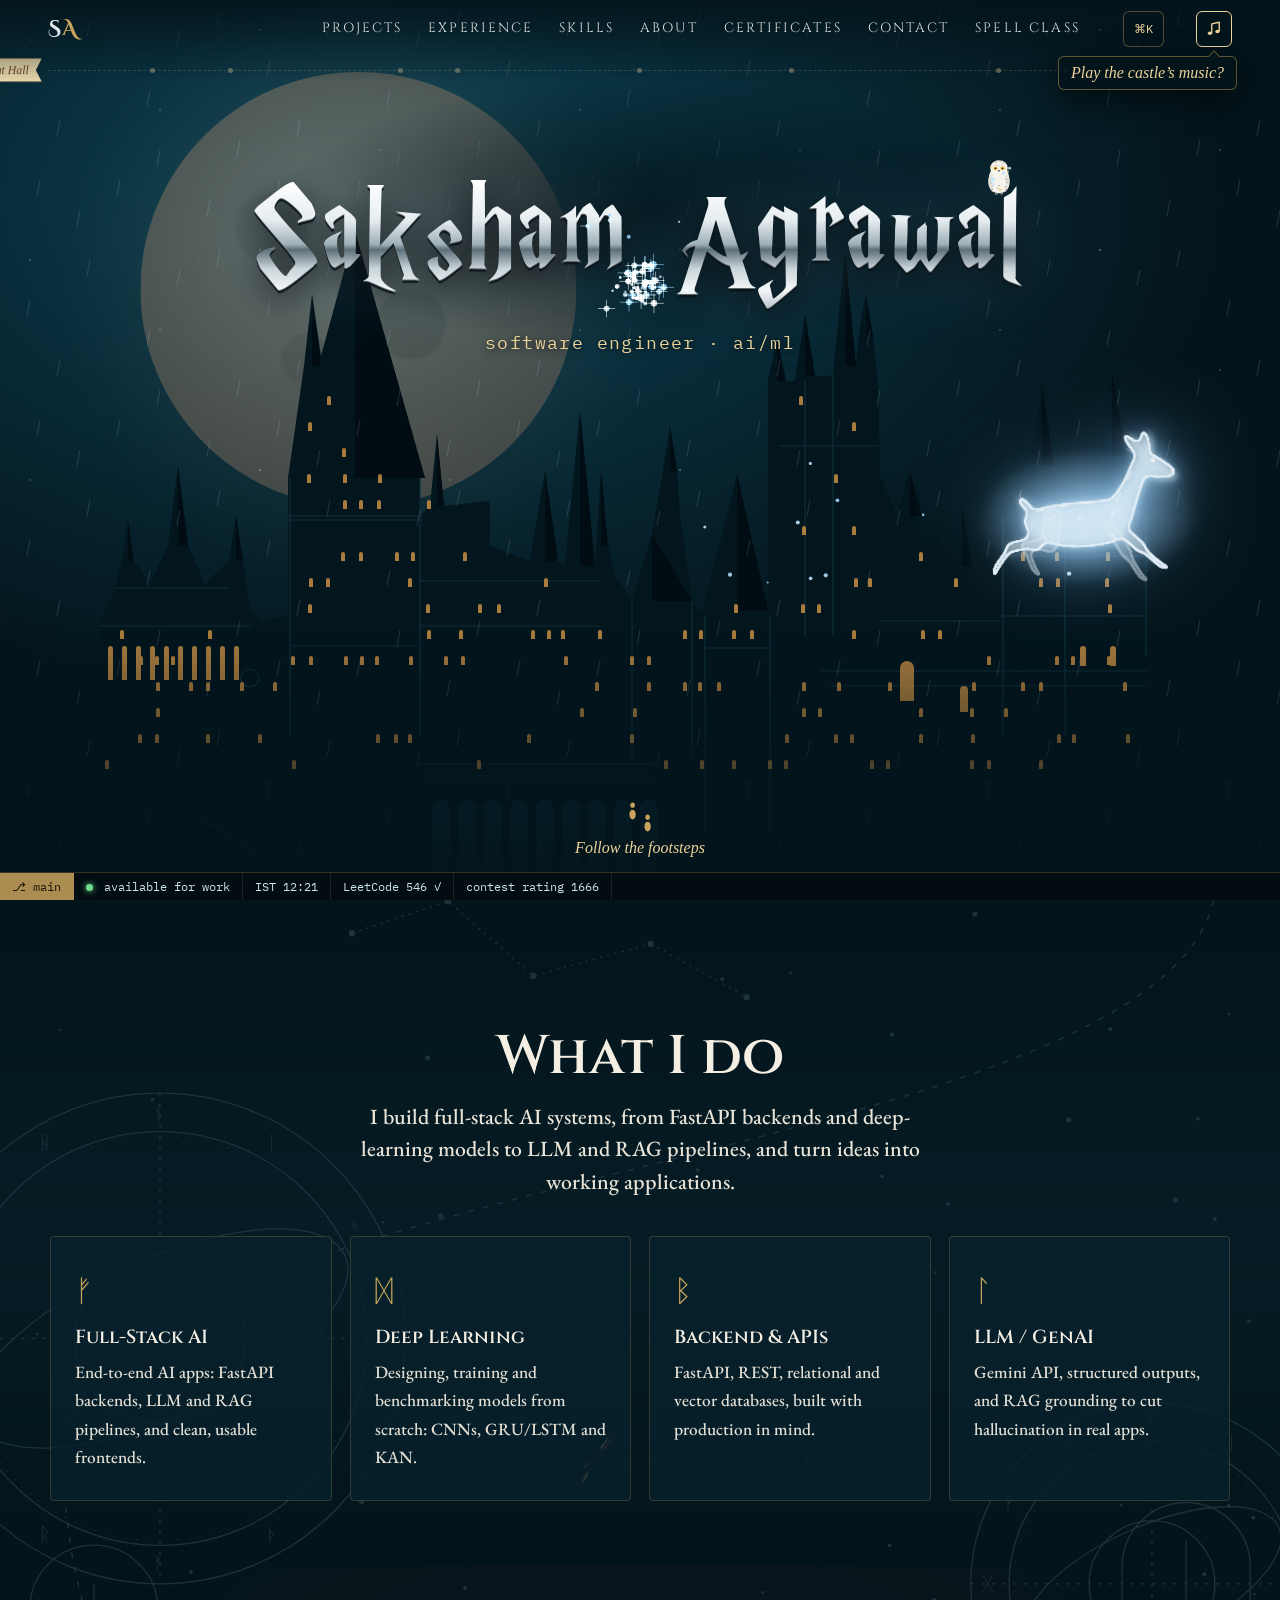
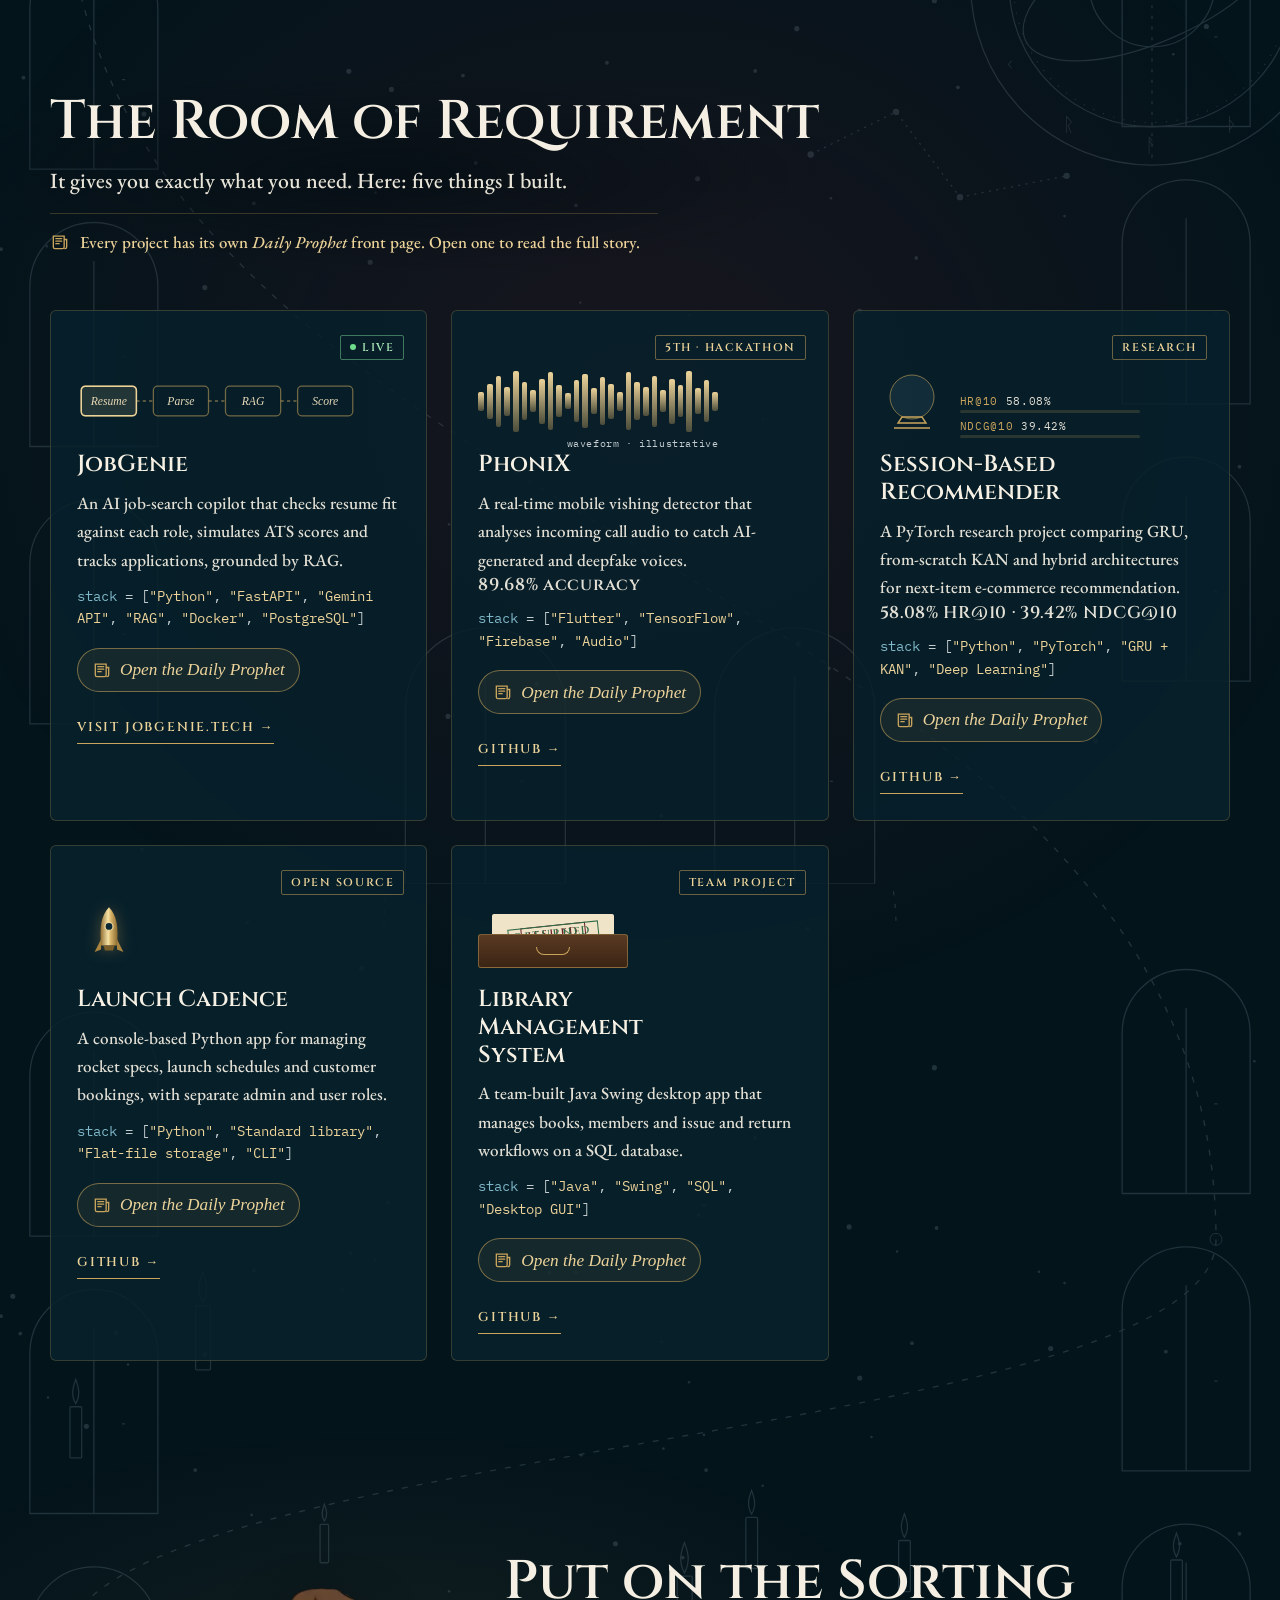
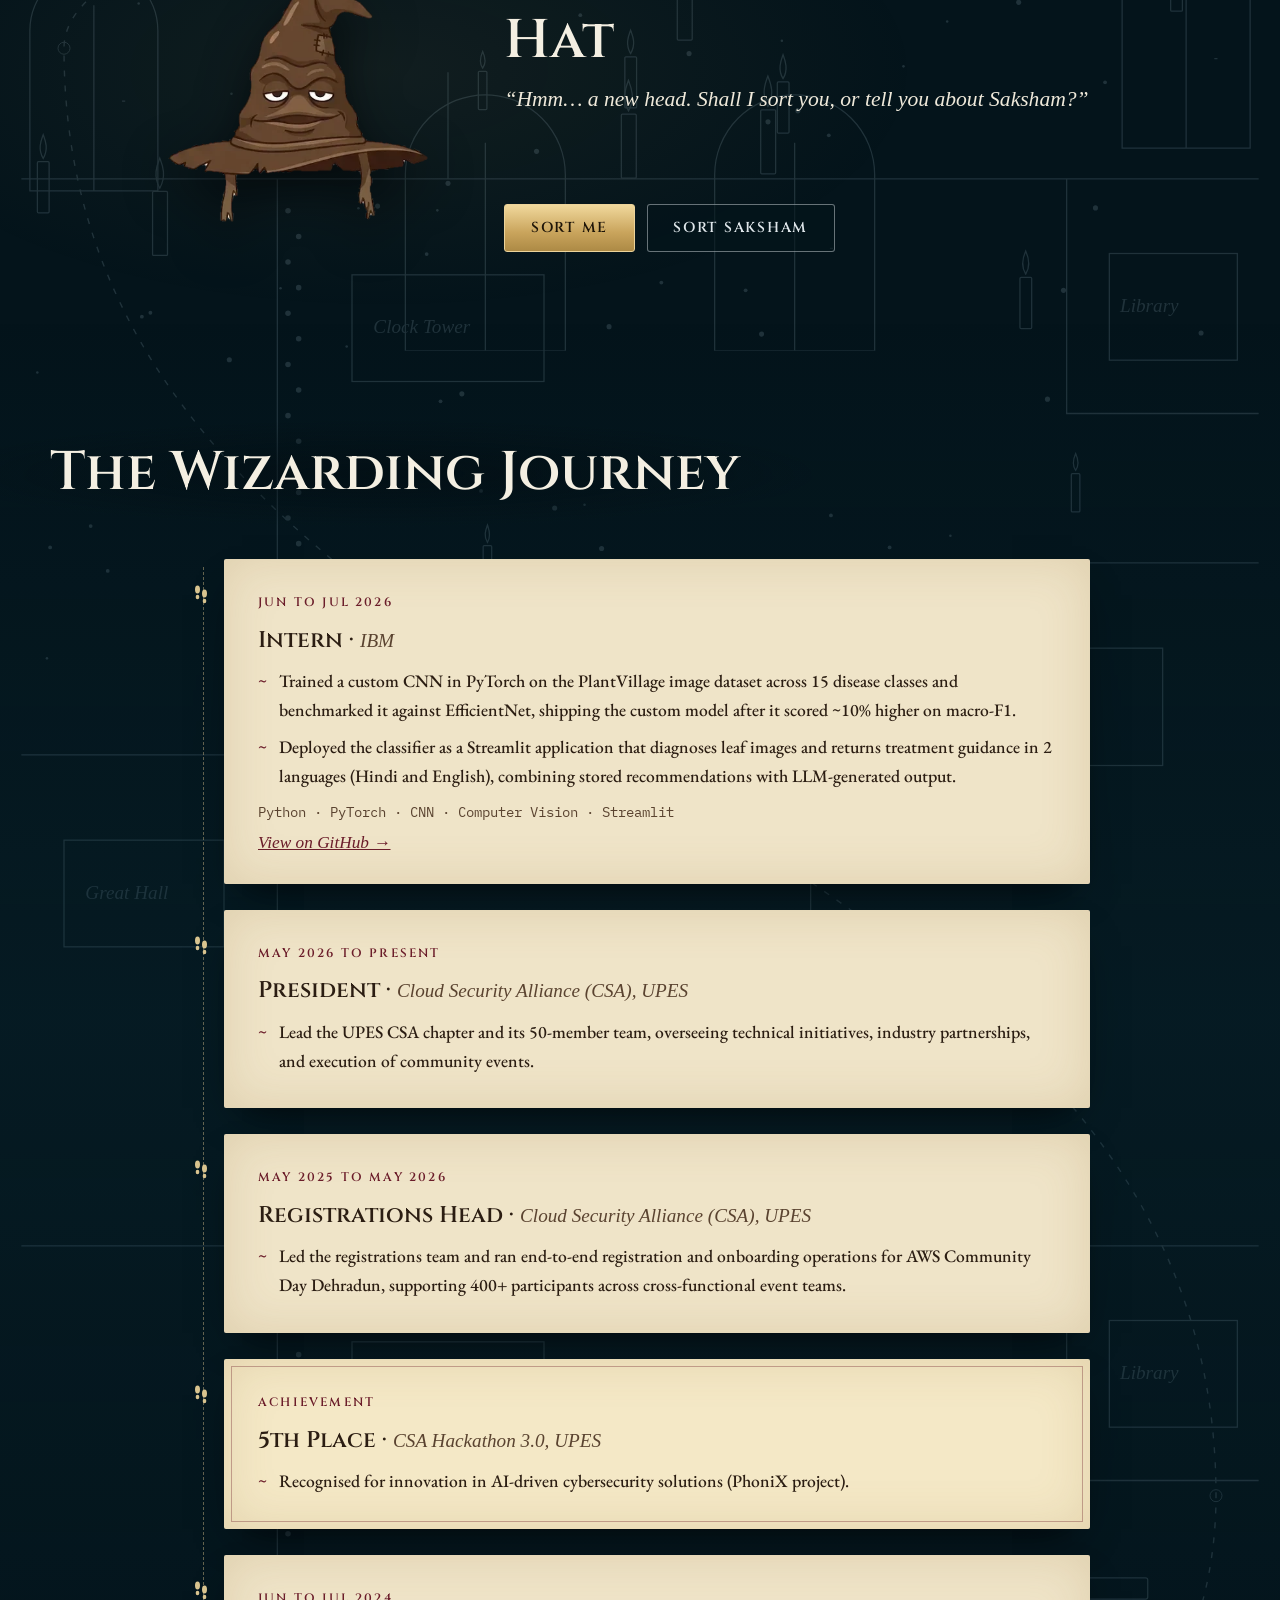
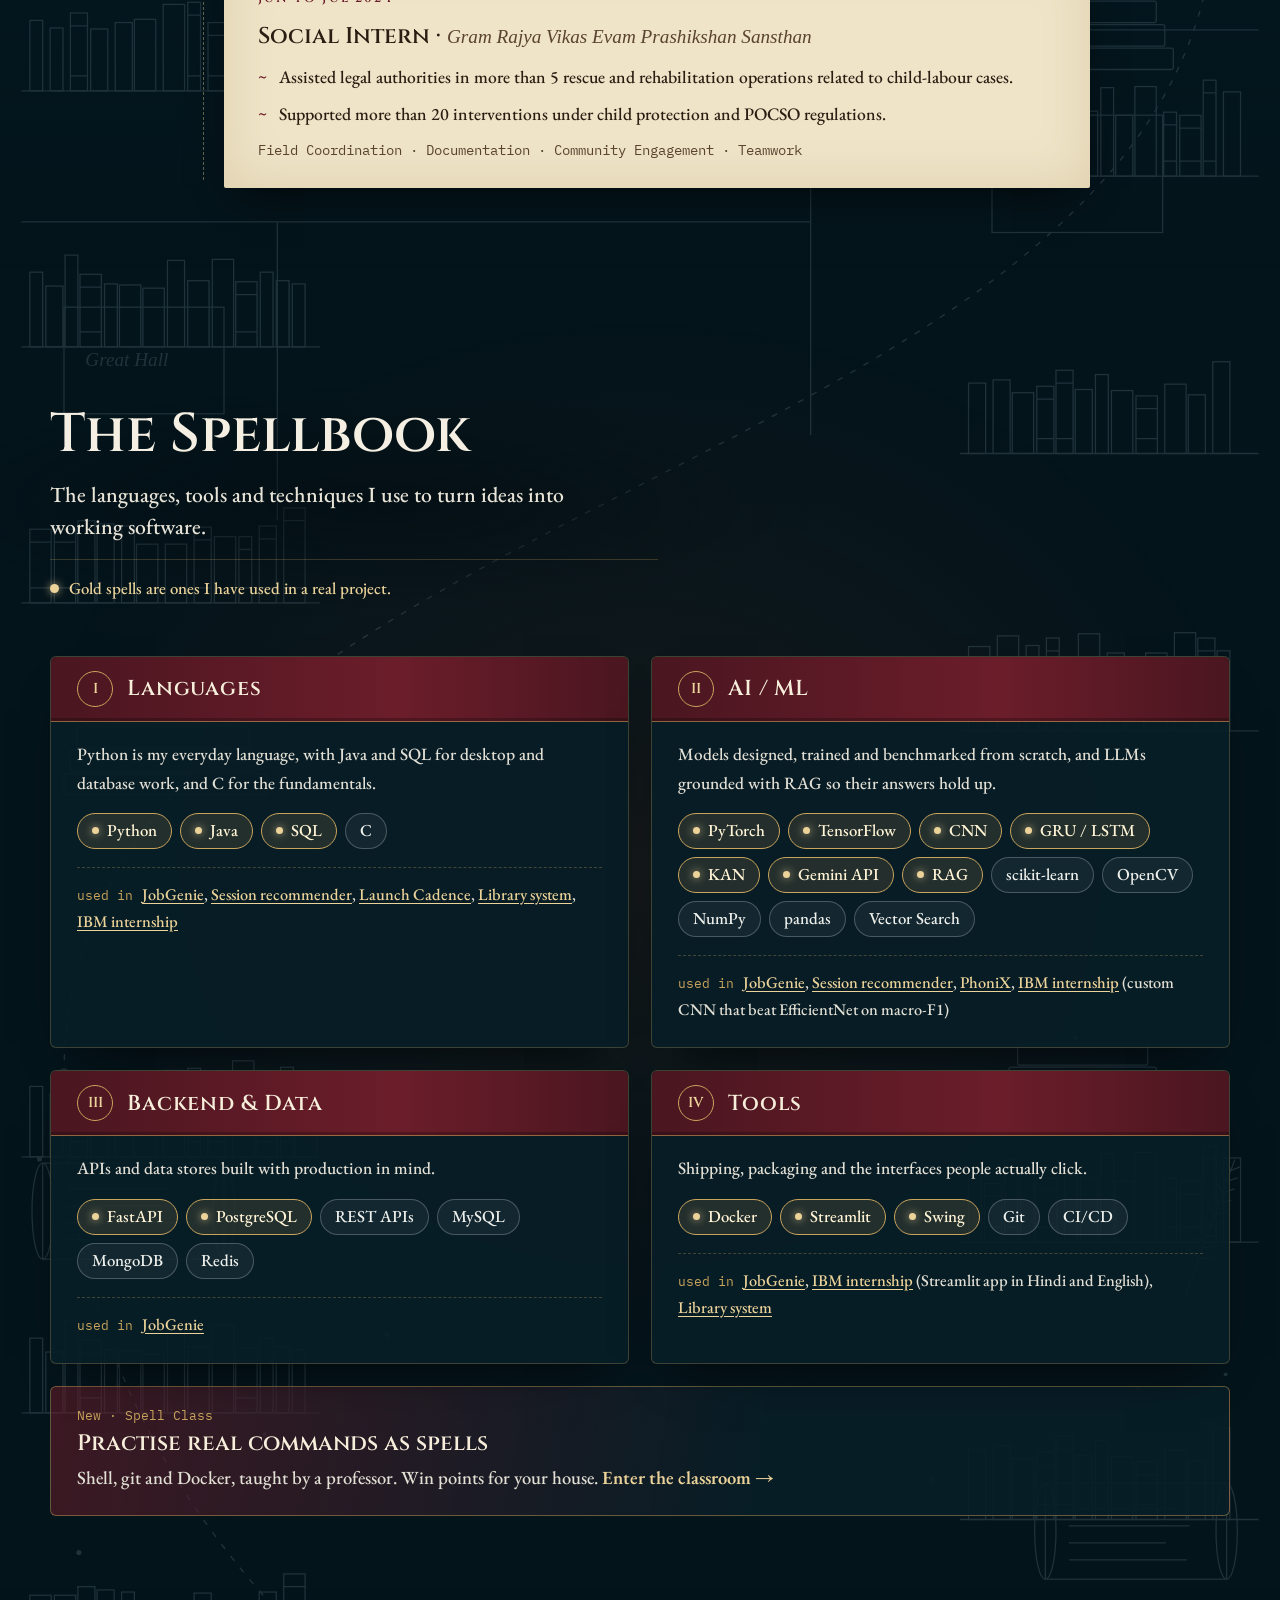
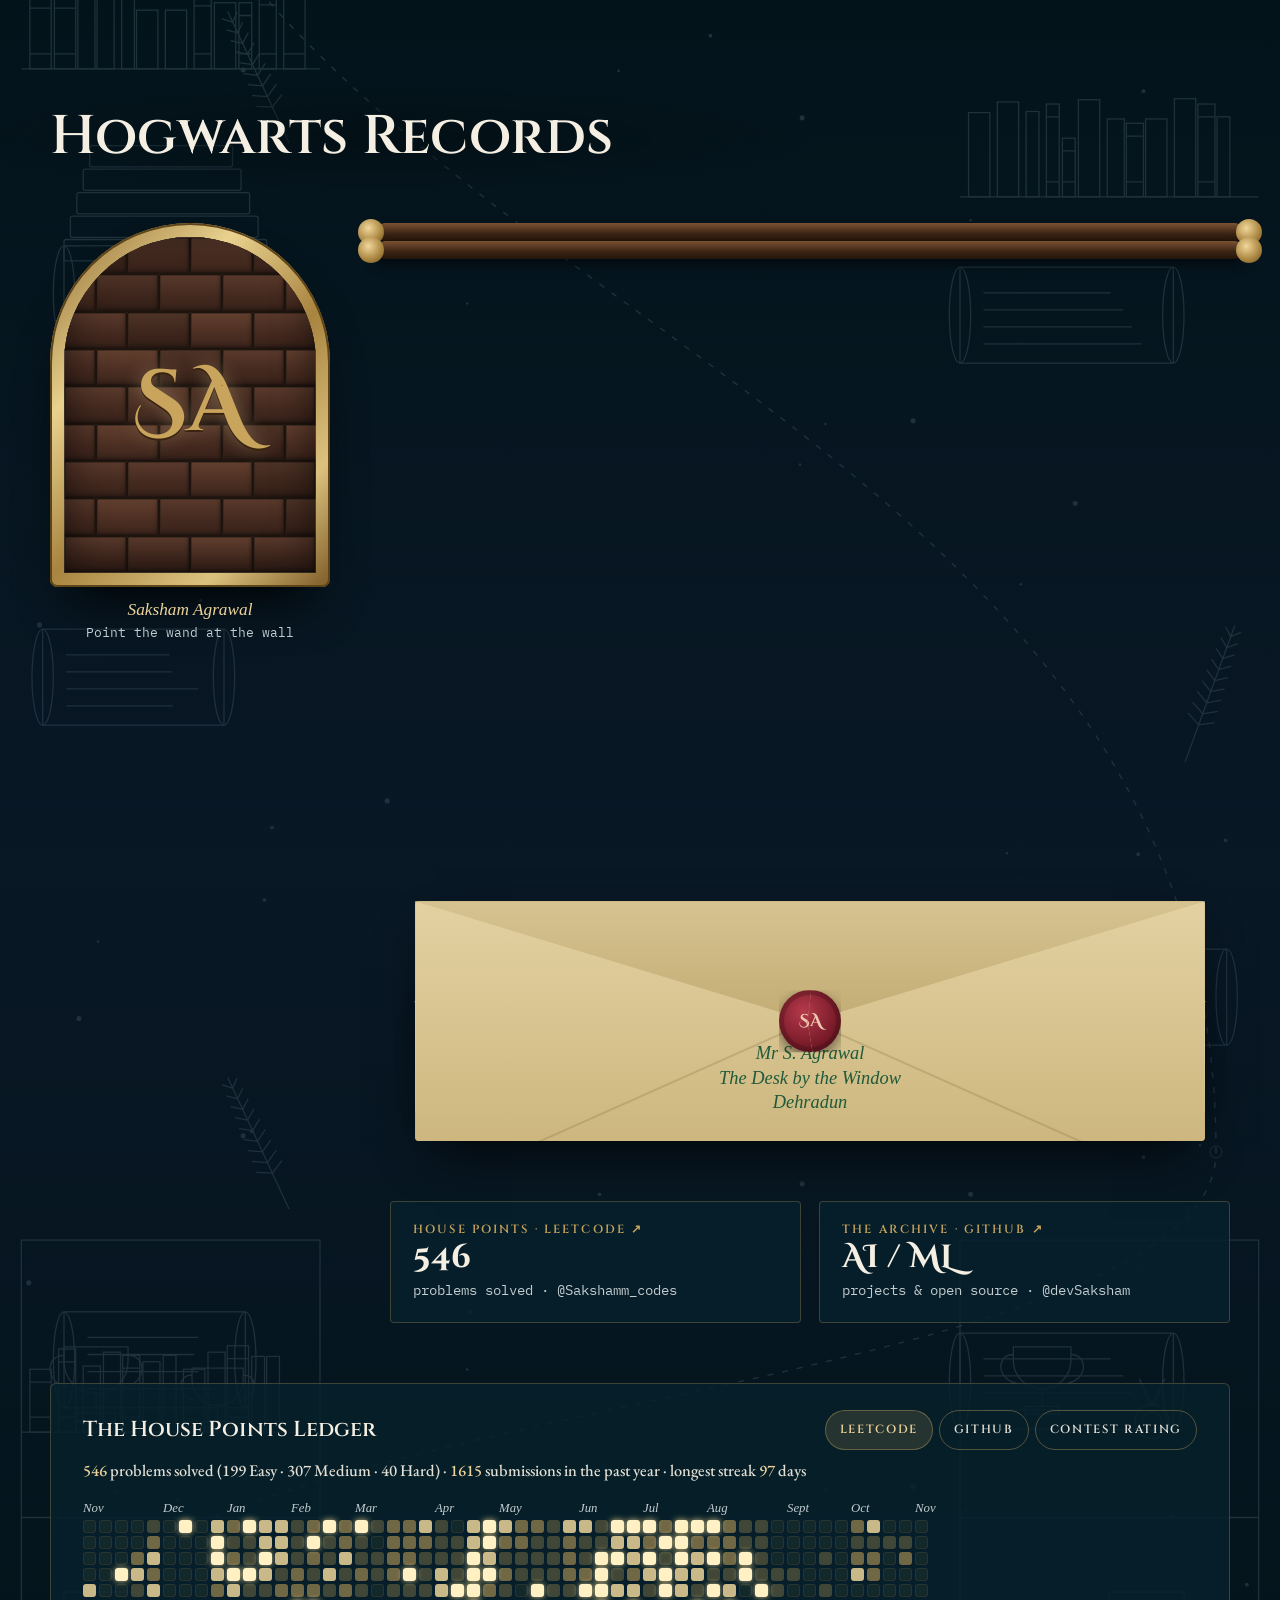
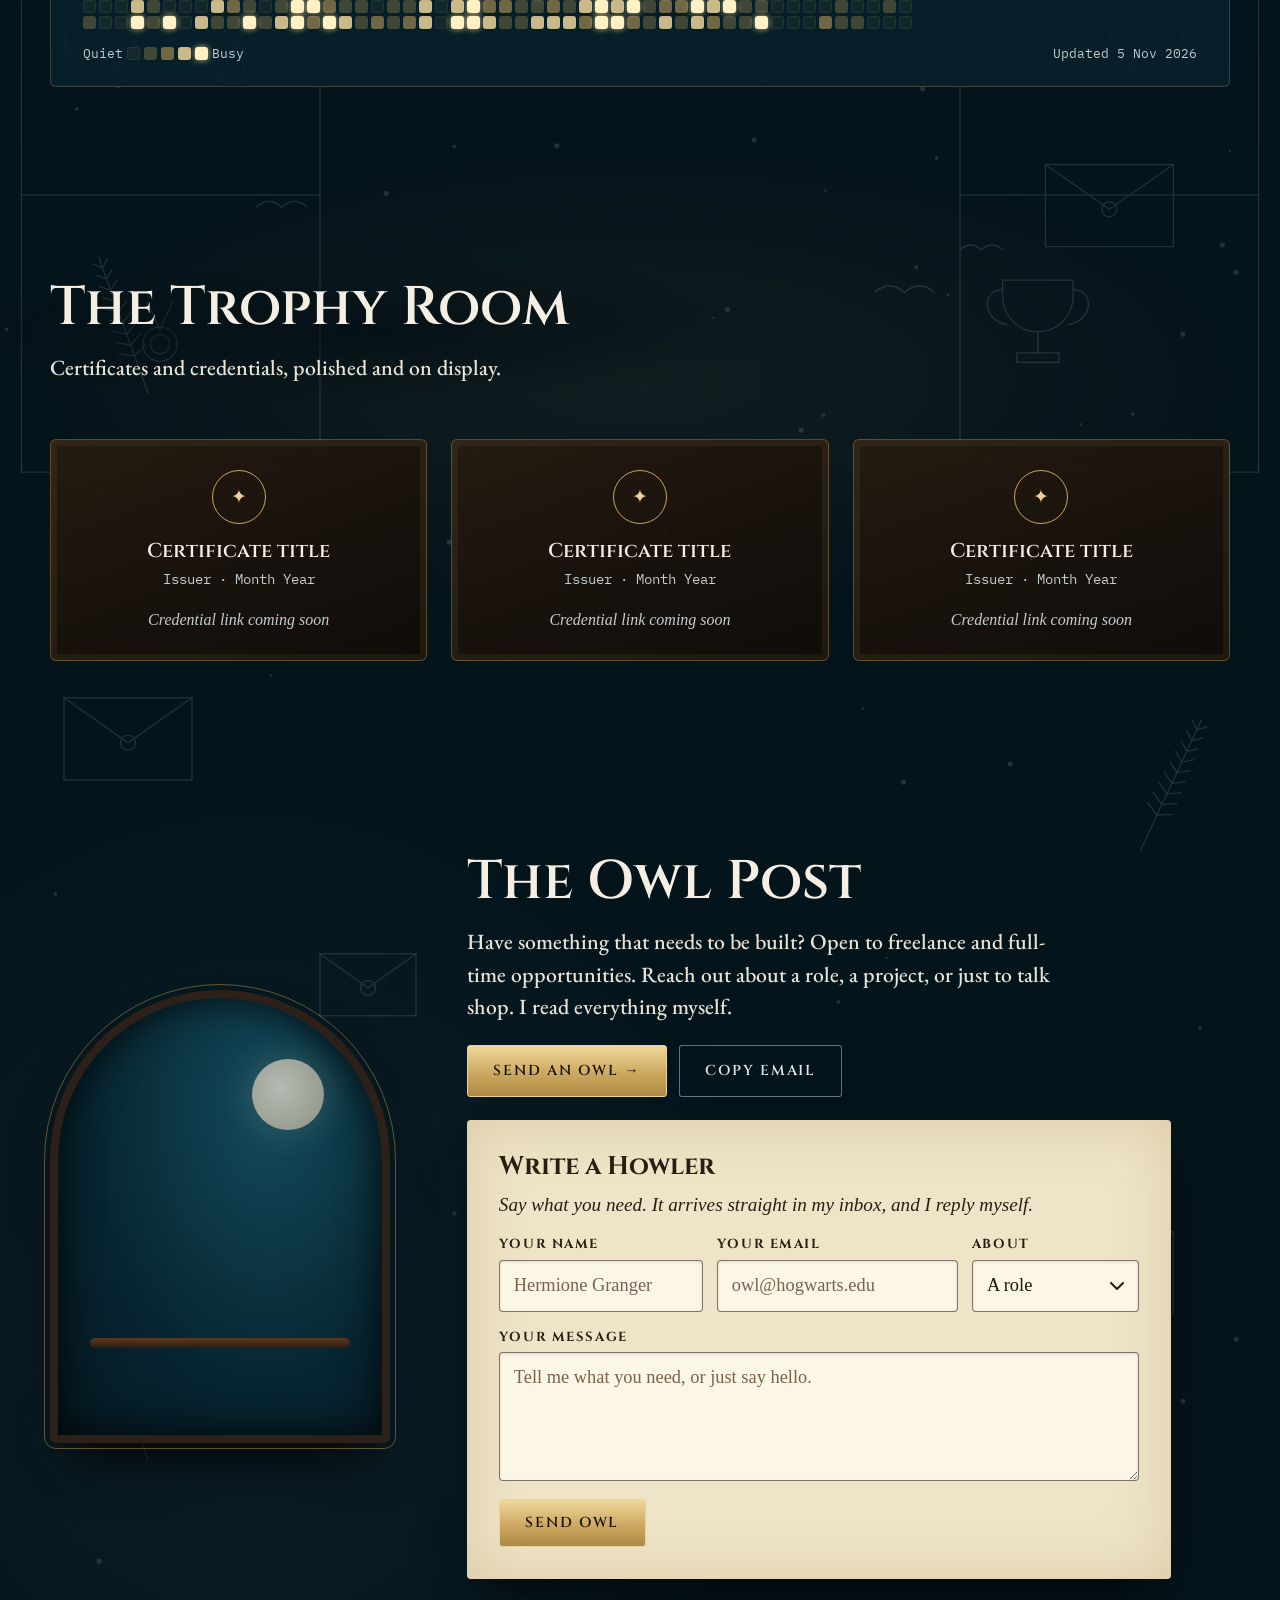
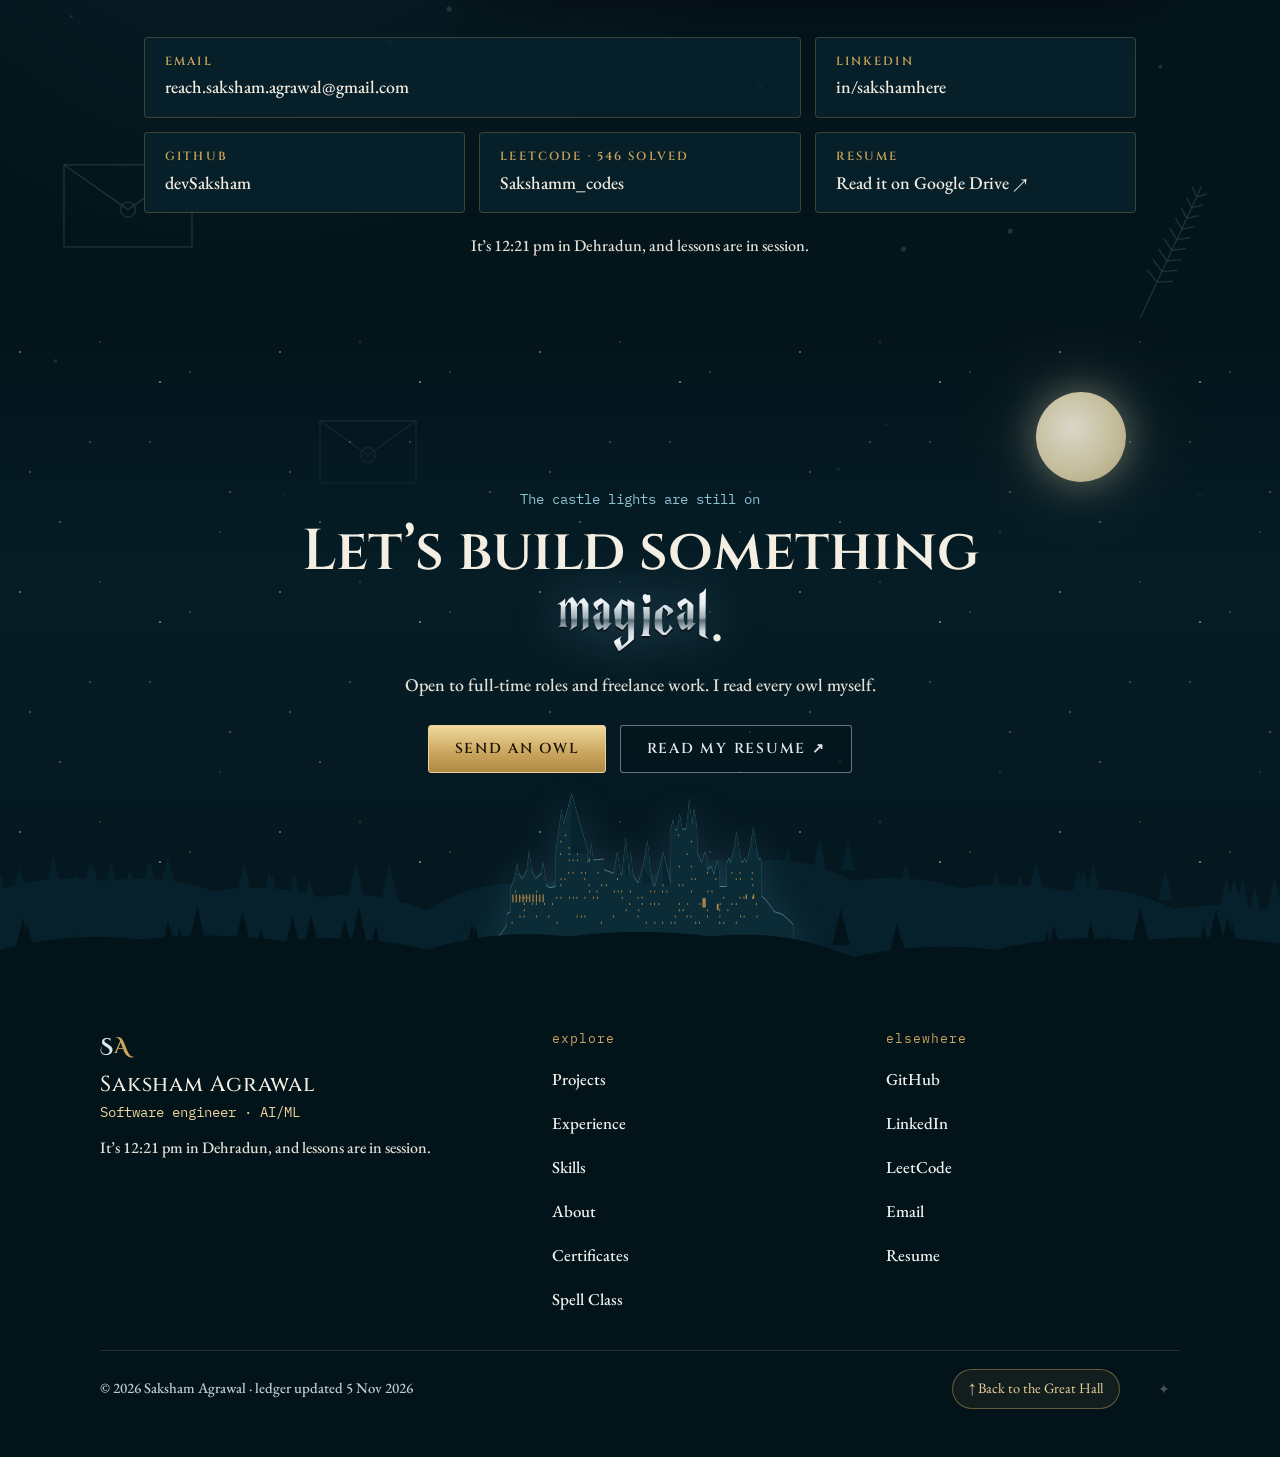
==== commit cbd1c989: "Portfolius: renamed from hogwarts-portfolio; SEO (self canonical instead of the old domain, Open Gra" ====
--- a/index.html
+++ b/index.html
@@ -6,12 +6,31 @@
 <title>Saksham Agrawal · Software Engineer &amp; AI/ML Builder</title>
 <meta name="description" content="Saksham Agrawal, final-year CSE (AI/ML) student and aspiring software engineer. Full-stack AI systems, deep learning, and backend engineering.">
 <meta name="theme-color" content="#04141b">
-<link rel="canonical" href="https://sakshamagrawal.me/">
+<!-- the site address lives here and in sitemap.xml: change both if it moves to its own domain -->
+<link rel="canonical" href="https://devsaksham.github.io/portfolius/">
+<meta name="author" content="Saksham Agrawal">
+<meta name="robots" content="index, follow, max-image-preview:large">
 <meta property="og:type" content="website">
-<meta property="og:url" content="https://sakshamagrawal.me/">
+<meta property="og:site_name" content="Portfolius">
+<meta property="og:locale" content="en_IN">
+<meta property="og:url" content="https://devsaksham.github.io/portfolius/">
 <meta property="og:title" content="Saksham Agrawal · Software Engineer & AI/ML Builder">
 <meta property="og:description" content="Full-stack AI systems, deep learning, and backend engineering. Step inside.">
-<meta name="twitter:card" content="summary">
+<meta property="og:image" content="https://devsaksham.github.io/portfolius/assets/share.jpg">
+<meta property="og:image:width" content="1200">
+<meta property="og:image:height" content="630">
+<meta property="og:image:alt" content="Saksham Agrawal, software engineer, AI/ML, in silver Hogwarts lettering under a night sky">
+<meta name="twitter:card" content="summary_large_image">
+<meta name="twitter:title" content="Saksham Agrawal · Software Engineer &amp; AI/ML Builder">
+<meta name="twitter:description" content="Full-stack AI systems, deep learning, and backend engineering. Step inside.">
+<meta name="twitter:image" content="https://devsaksham.github.io/portfolius/assets/share.jpg">
+<!-- Search Console / Bing verification tags go here, e.g. <meta name="google-site-verification" content="..."> -->
+<script type="application/ld+json">
+{"@context":"https://schema.org","@graph":[
+ {"@type":"WebSite","@id":"https://devsaksham.github.io/portfolius/#site","url":"https://devsaksham.github.io/portfolius/","name":"Portfolius","alternateName":"Saksham Agrawal's portfolio","inLanguage":"en"},
+ {"@type":"Person","@id":"https://devsaksham.github.io/portfolius/#saksham","name":"Saksham Agrawal","url":"https://devsaksham.github.io/portfolius/","image":"https://devsaksham.github.io/portfolius/assets/share.jpg","jobTitle":"Software Engineer","description":"Final-year CSE (AI/ML) student building full-stack AI systems, deep learning models and backend services.","alumniOf":{"@type":"CollegeOrUniversity","name":"UPES"},"knowsAbout":["Python","FastAPI","Machine Learning","Deep Learning","LLMs","RAG","PyTorch","TensorFlow","Docker","SQL"],"sameAs":["https://github.com/devSaksham","https://www.linkedin.com/in/sakshamhere/","https://leetcode.com/u/Sakshamm_codes/"]}
+]}
+</script>
 <link rel="icon" href="data:image/svg+xml,%3Csvg xmlns='http://www.w3.org/2000/svg' viewBox='0 0 64 64'%3E%3Crect width='64' height='64' rx='14' fill='%2304141b'/%3E%3Cpath d='M18 50 46 14' stroke='%236a4426' stroke-width='5' stroke-linecap='round'/%3E%3Ccircle cx='47' cy='13' r='5' fill='%23bfe8ff'/%3E%3C/svg%3E">
 <link rel="preconnect" href="https://fonts.googleapis.com">
 <link rel="preconnect" href="https://fonts.gstatic.com" crossorigin>
@@ -398,8 +417,8 @@
       </dialog>
     </li>
     END dealer-os (show: delete this line too) -->
-    <!-- PROJECT hogwarts-portfolio (show: delete this line)
-    <li class="rv" id="p-portfolio" data-slug="hogwarts-portfolio">
+    <!-- PROJECT portfolius (show: delete this line)
+    <li class="rv" id="p-portfolio" data-slug="portfolius">
       <article class="artefact">
         <svg class="piece minic" viewBox="0 0 1280 853" preserveAspectRatio="xMidYMax meet" aria-hidden="true"><use href="#keep"/><circle class="tw" cx="907" cy="470" r="14"/><circle class="tw t2" cx="310" cy="212" r="10"/></svg>
         <span class="badge">You are here</span>
@@ -409,7 +428,7 @@
         <p class="tech">HTML · CSS · JavaScript · GitHub Actions</p>
         <div class="card-actions">
           <button type="button" class="open-cue" data-dossier="d-portfolio"><svg aria-hidden="true"><use href="#np"/></svg> Open the Daily Prophet</button>
-          <a class="primary" href="https://github.com/devSaksham/hogwarts-portfolio" target="_blank" rel="noopener">GitHub →</a>
+          <a class="primary" href="https://github.com/devSaksham/portfolius" target="_blank" rel="noopener">GitHub →</a>
         </div>
       </article>
       <dialog class="prophet" id="d-portfolio" aria-labelledby="d-portfolio-h">
@@ -425,12 +444,12 @@
         <div class="np-body">
           <p class="lead">Welcome to a portfolio with a little magic behind the interface. Built entirely with hand-written HTML, CSS and JavaScript, this Hogwarts-themed site presents projects as newspaper front pages and mixes a developer introduction with interactive moments and live activity.</p>
           <p>A wand cursor lights hidden ink, a Sorting Hat quiz sorts visitors, and the Spell Class game teaches shell, git and Docker commands as spells. A silver doe Patronus closes the night at the bottom of the page.</p><p>The foundation stays deliberately simple: no framework and no build step. Live LeetCode and GitHub activity refreshes daily through a GitHub Action, and the site is hosted on GitHub Pages.</p>
-          <aside class="np-box"><h3>At a glance</h3><ul><li>Hand-written HTML, CSS and JavaScript.</li><li>Sorting Hat quiz and the Spell Class game.</li><li>Daily LeetCode and GitHub activity.</li></ul><h3>Built with</h3><p class="tech">HTML · CSS · JavaScript · GitHub Actions</p><p class="links"><a class="btn btn-ink" href="https://github.com/devSaksham/hogwarts-portfolio" target="_blank" rel="noopener">View on GitHub →</a> <a class="btn btn-ink" href="spell-class.html">Visit Spell Class →</a></p></aside>
+          <aside class="np-box"><h3>At a glance</h3><ul><li>Hand-written HTML, CSS and JavaScript.</li><li>Sorting Hat quiz and the Spell Class game.</li><li>Daily LeetCode and GitHub activity.</li></ul><h3>Built with</h3><p class="tech">HTML · CSS · JavaScript · GitHub Actions</p><p class="links"><a class="btn btn-ink" href="https://github.com/devSaksham/portfolius" target="_blank" rel="noopener">View on GitHub →</a> <a class="btn btn-ink" href="spell-class.html">Visit Spell Class →</a></p></aside>
         </div>
         <figure class="np-fig"><div class="flow"><div class="col"><span>LeetCode + GitHub<br><small>public data</small></span></div><i class="arr" aria-hidden="true">→</i><div class="col"><span>GitHub Action<br><small>daily</small></span></div><i class="arr" aria-hidden="true">→</i><div class="col"><span>Static site<br><small>HTML · CSS · JS</small></span></div><i class="arr" aria-hidden="true">→</i><div class="col"><span>GitHub Pages</span></div></div><figcaption>Public activity data, a daily Action and a static site on GitHub Pages.</figcaption></figure>
       </dialog>
     </li>
-    END hogwarts-portfolio (show: delete this line too) -->
+    END portfolius (show: delete this line too) -->
   </ul>
 </section>
 
@@ -831,6 +850,7 @@
   <p class="pal-foot"><kbd>↑</kbd><kbd>↓</kbd> move · <kbd>↵</kbd> cast · <kbd>esc</kbd> close</p>
 </dialog>
 
+<script src="analytics.js?v=20261106a" defer></script>
 <script src="music.js?v=20261106b" defer></script>
 <script src="main.js?v=20261106a" defer></script>
 <!-- anonymous click analytics, my own CausalFunnel project (only on the live hosts; localhost sends nothing) -->
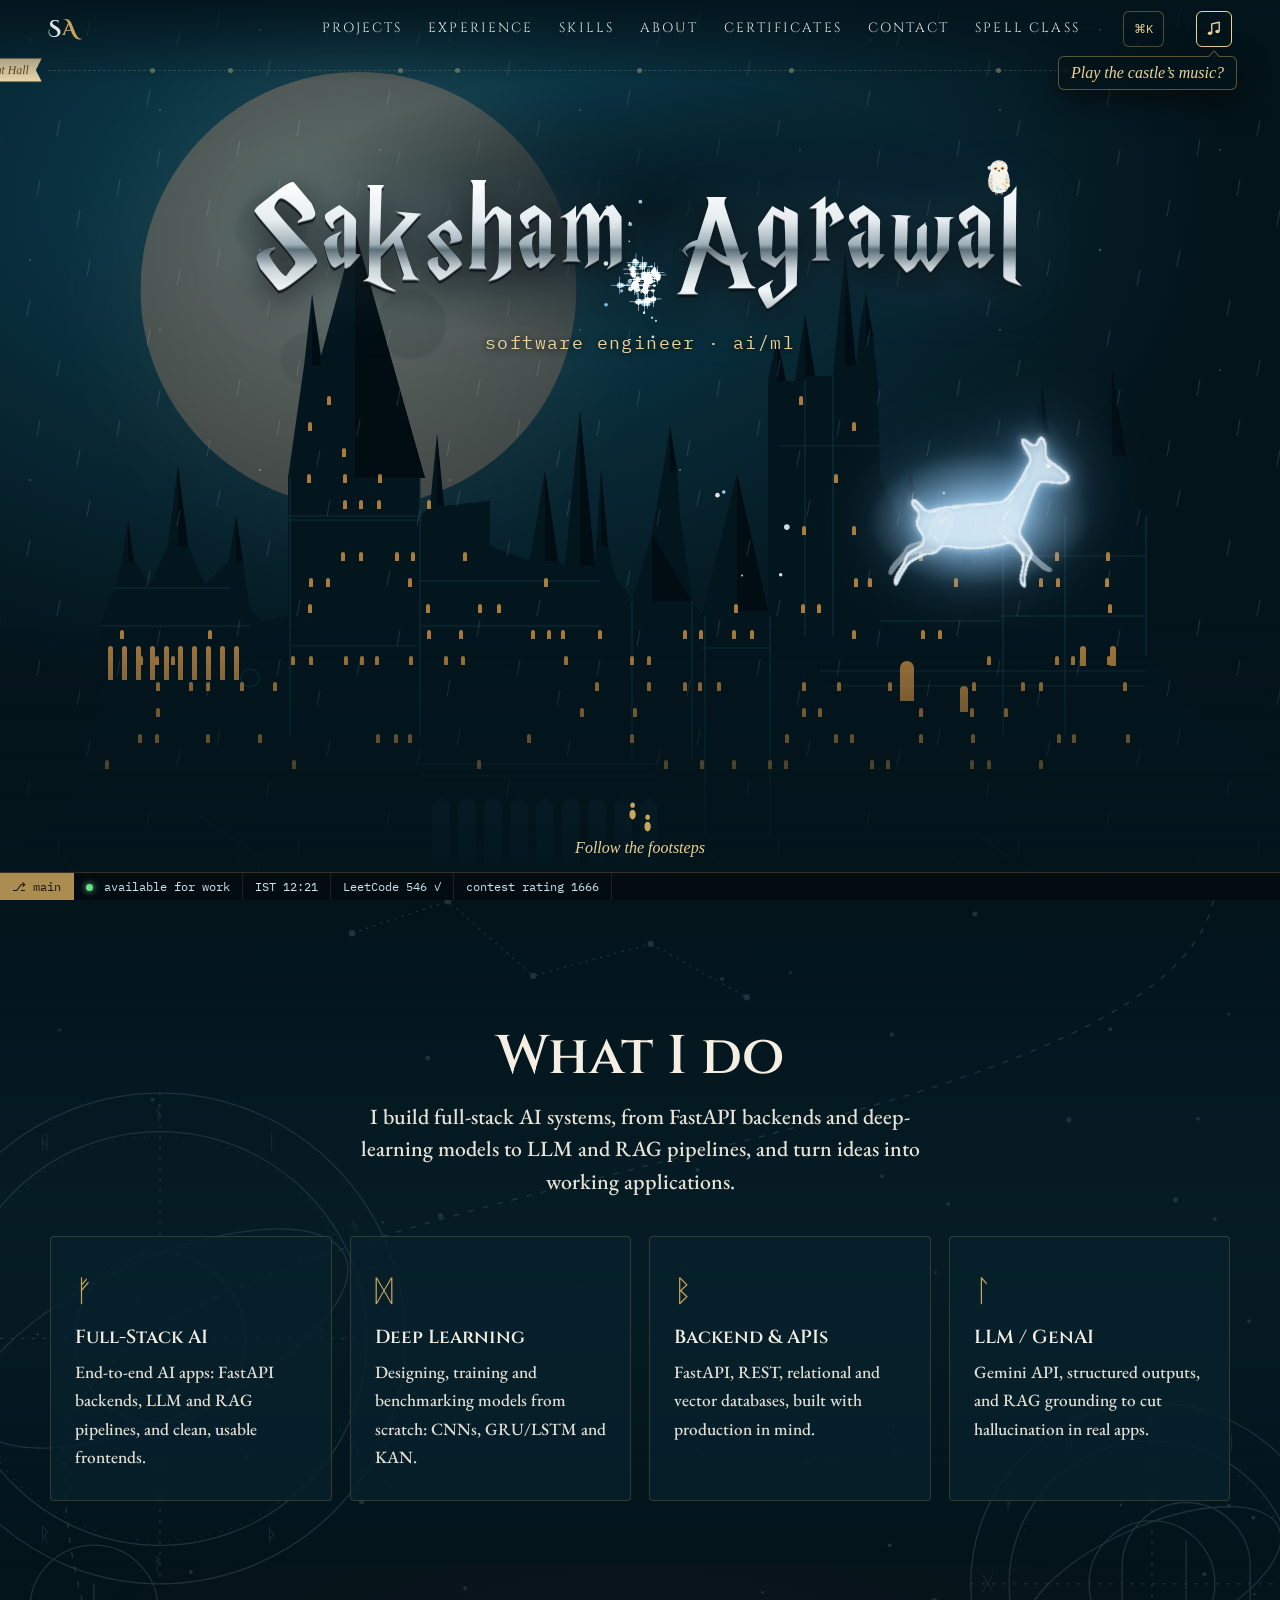
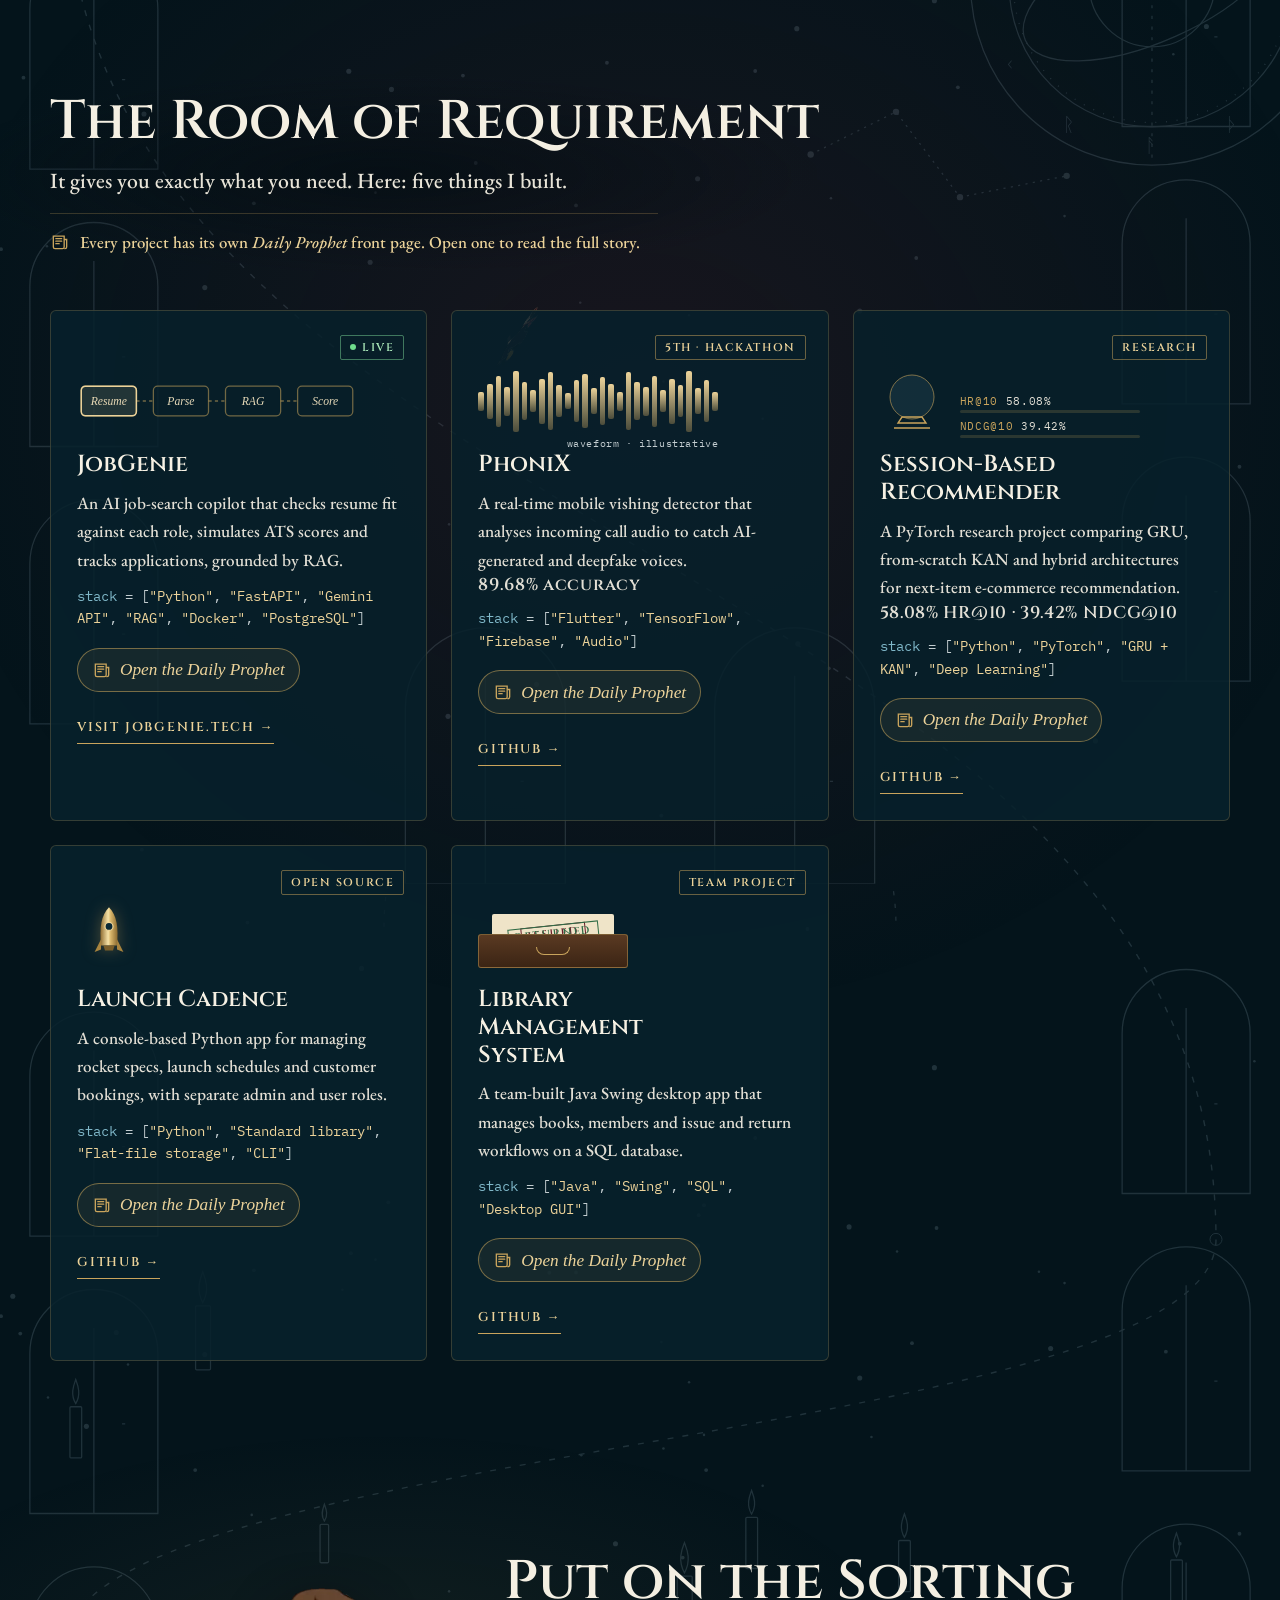
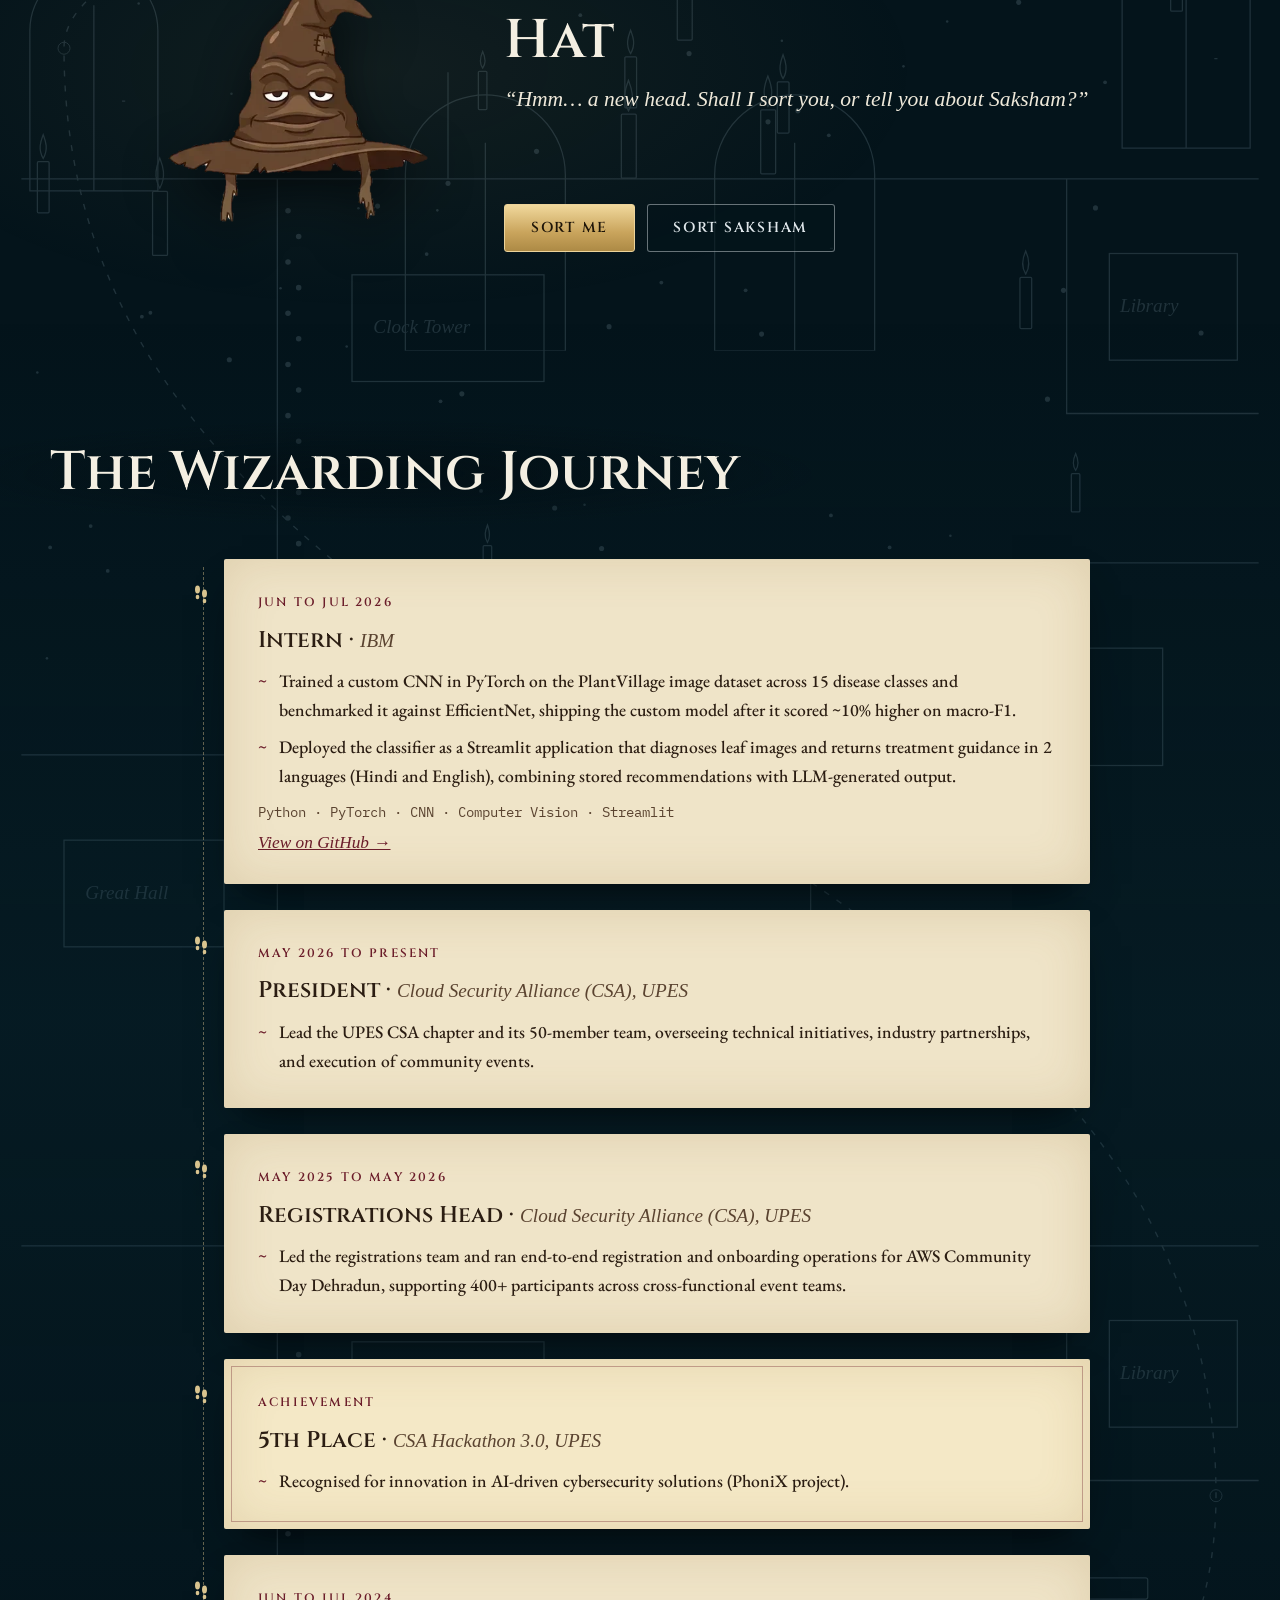
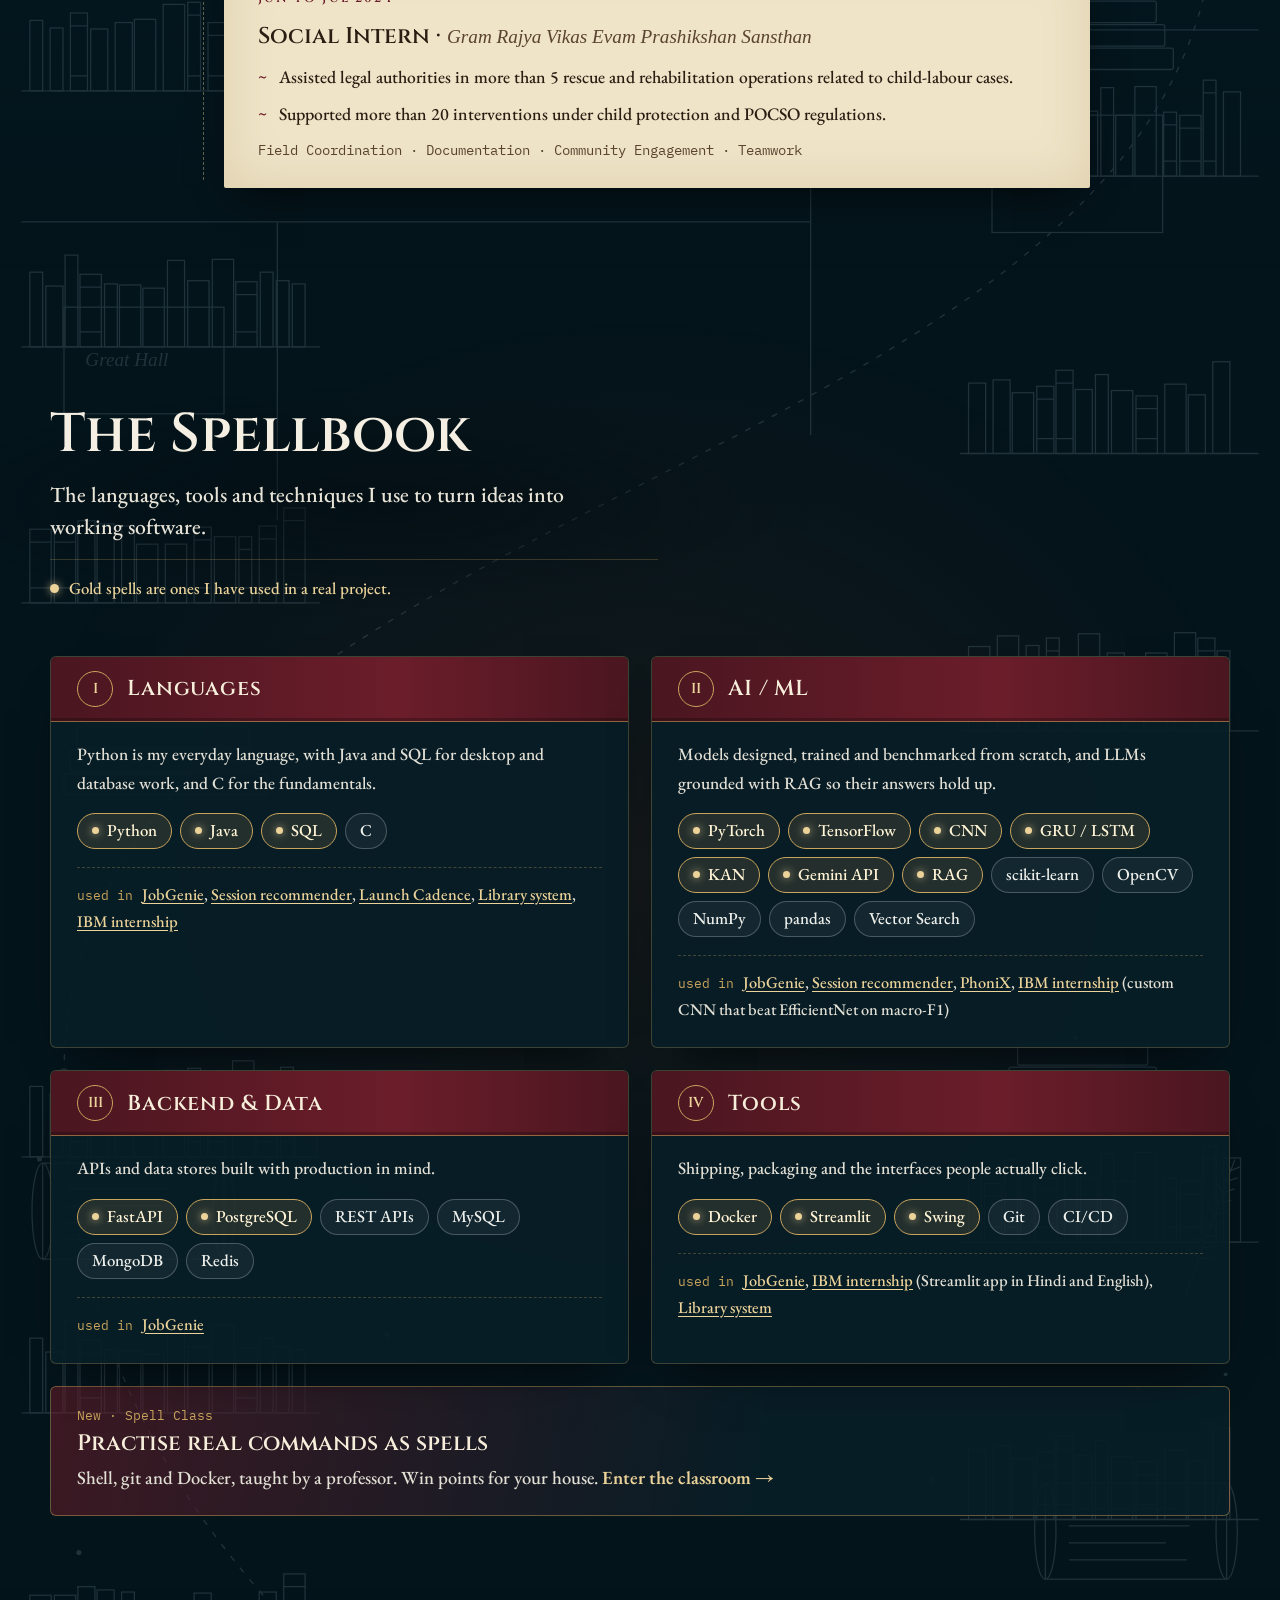
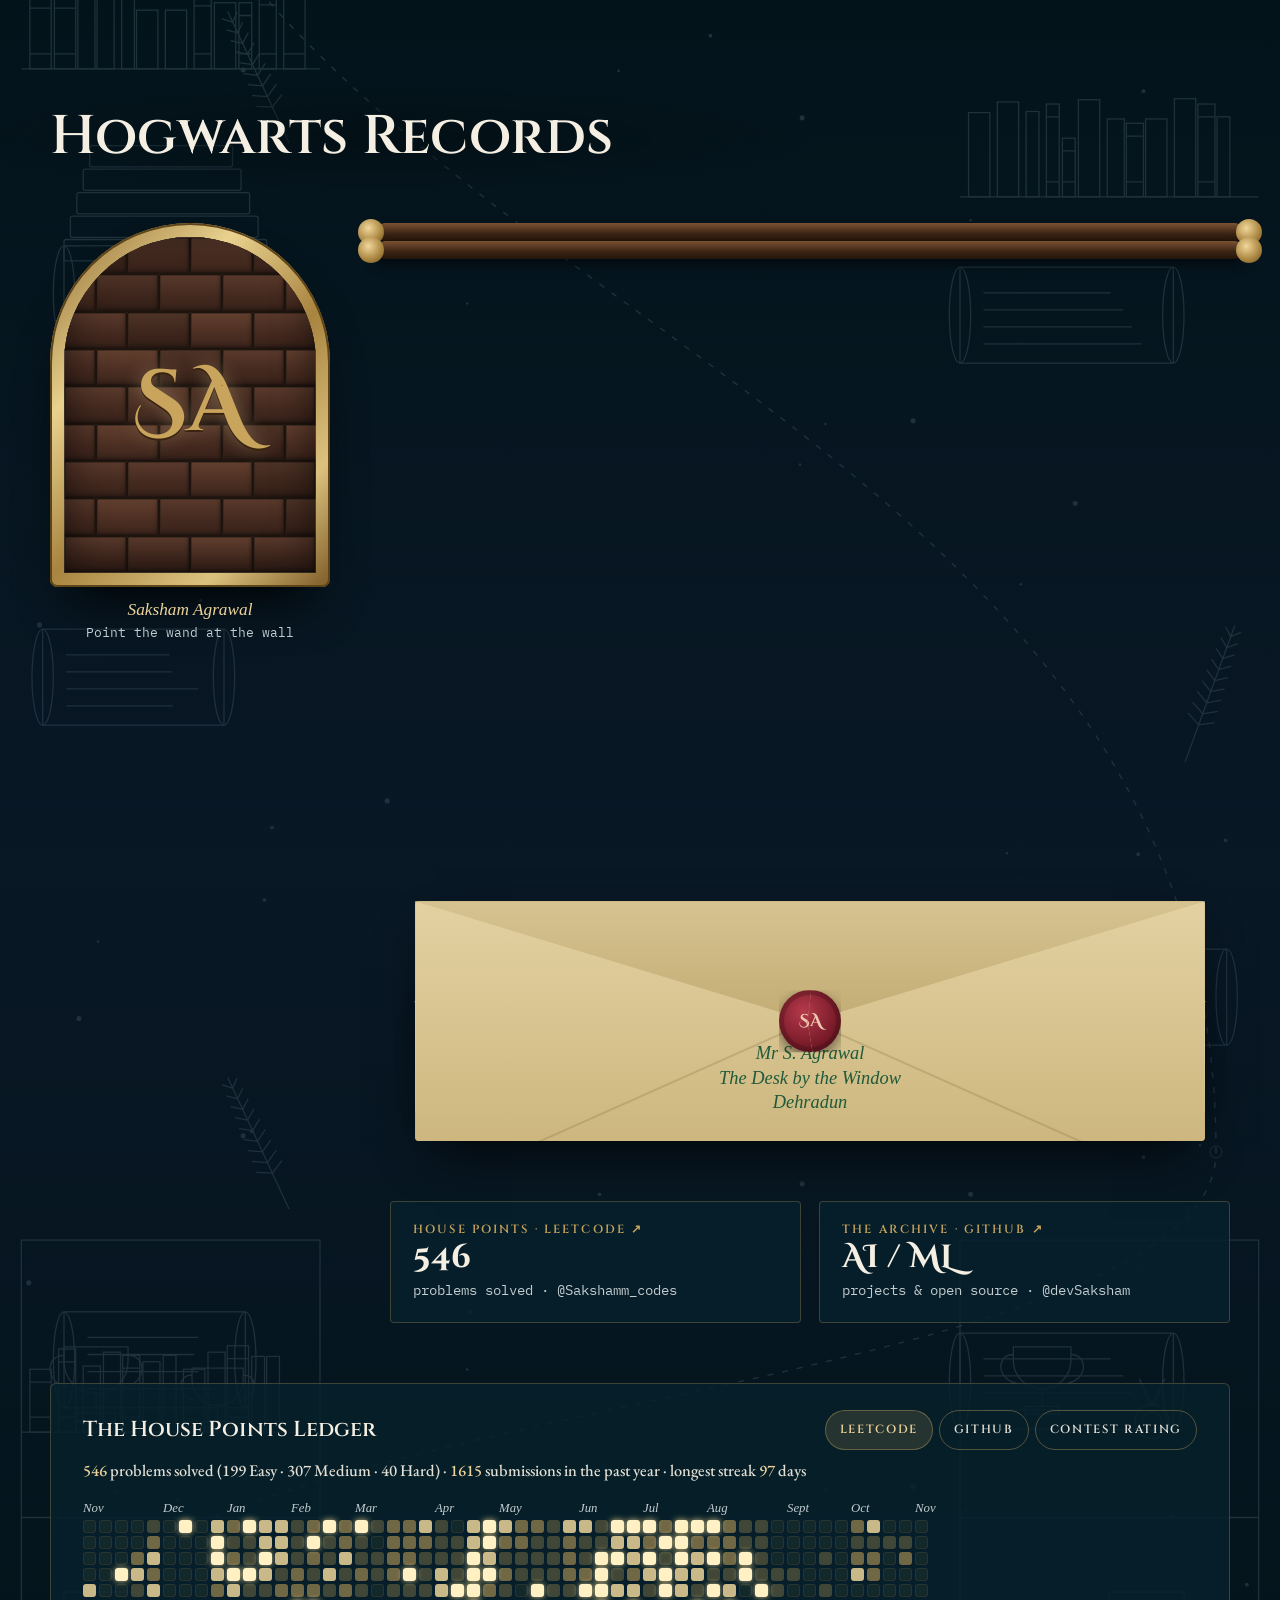
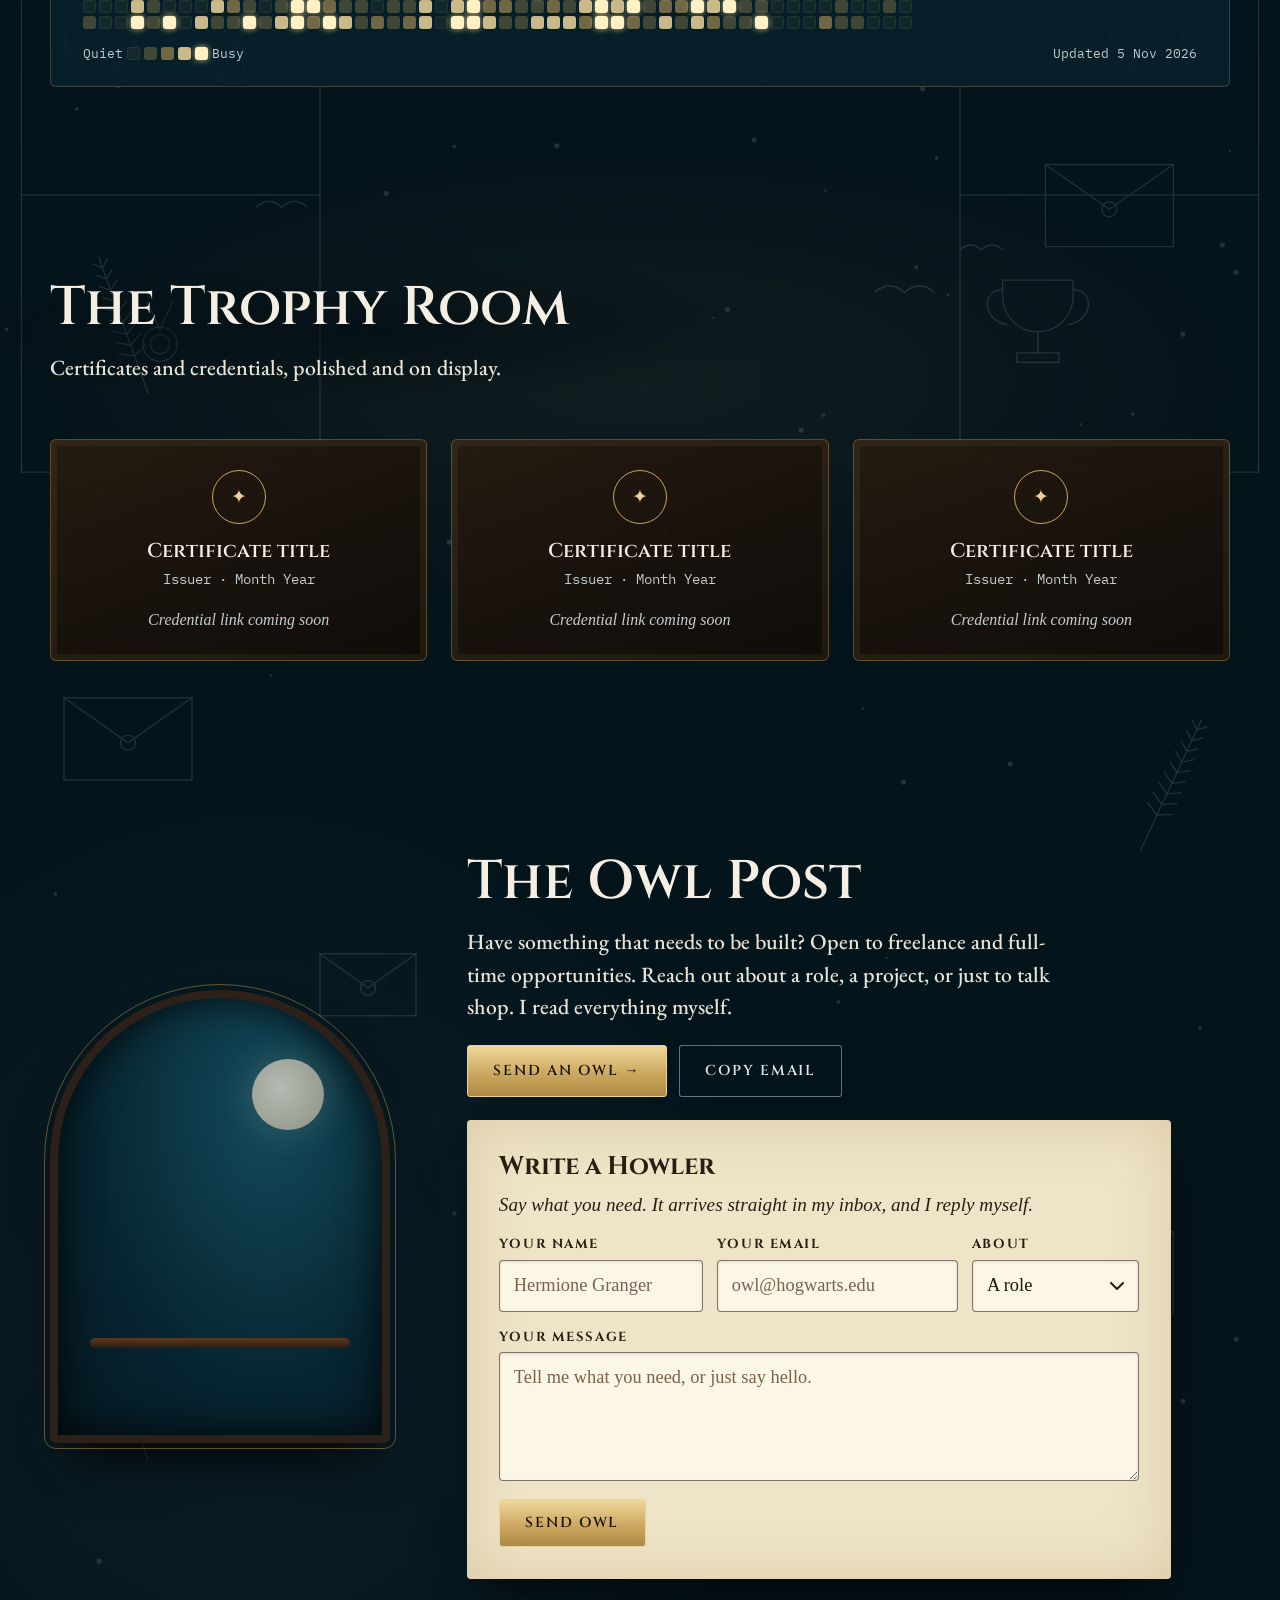
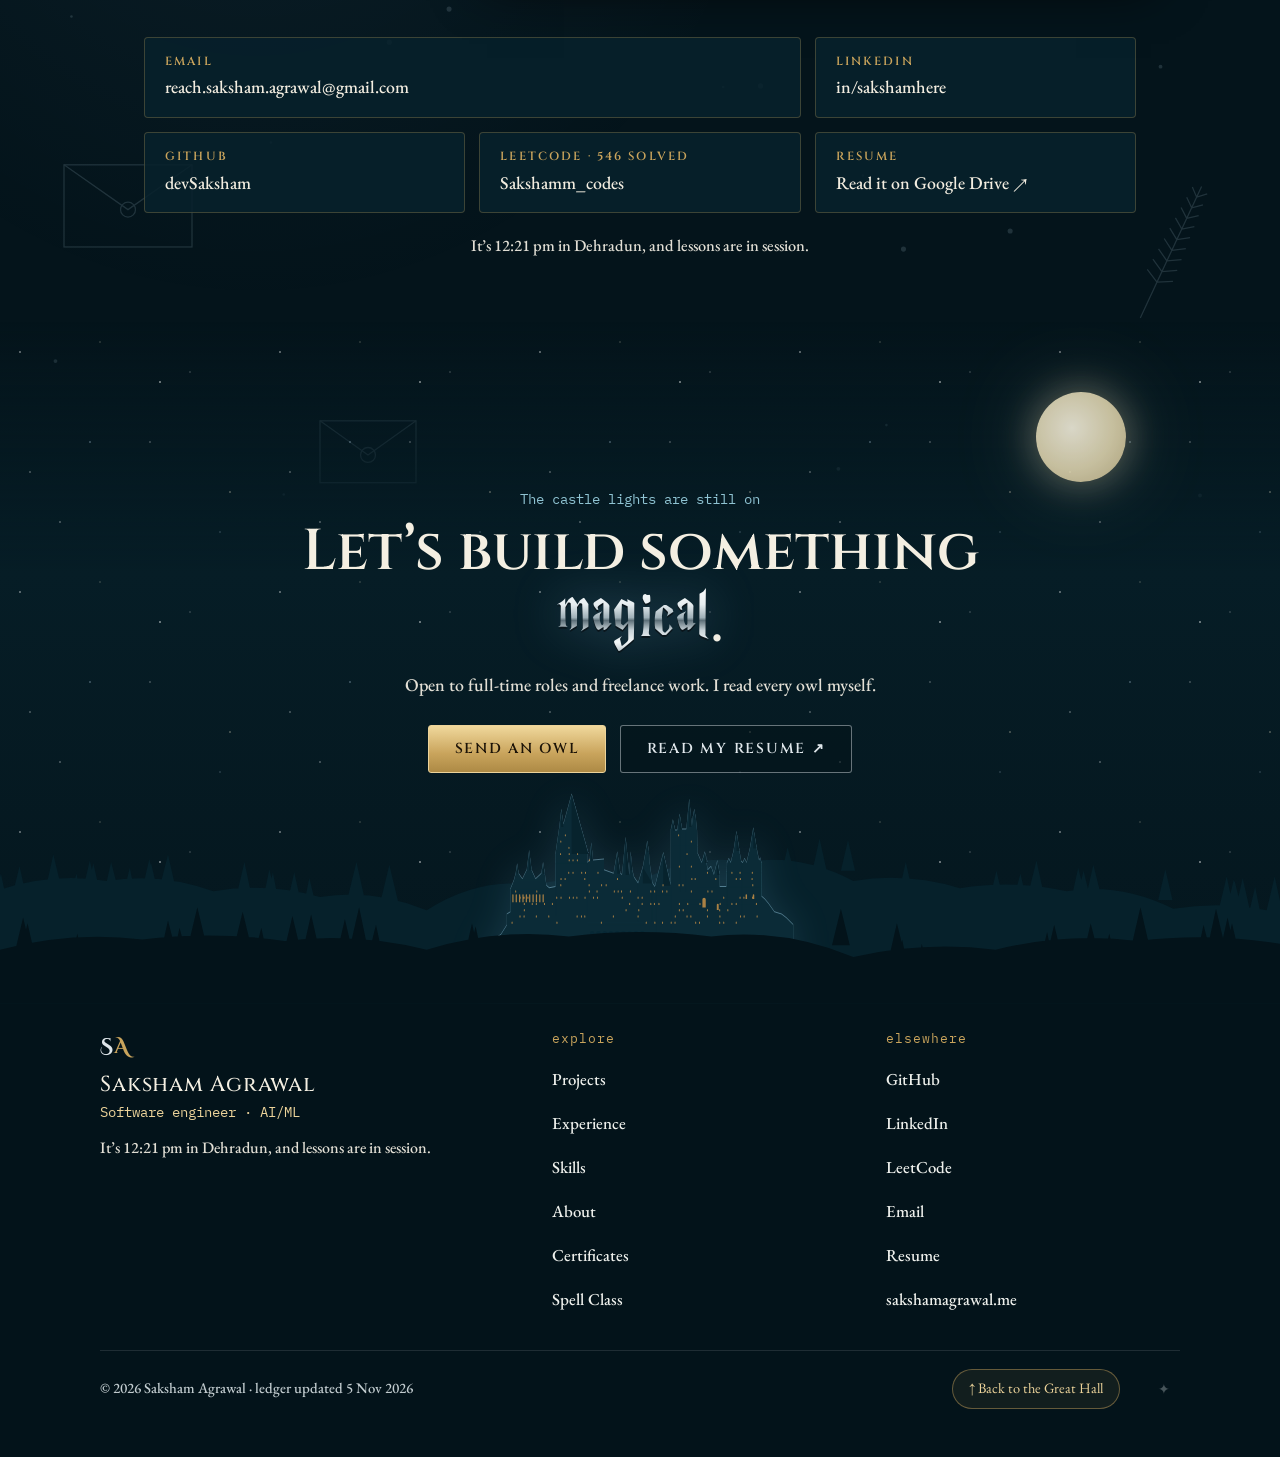
==== commit dfec110b: "Google Analytics 4 on the live site (Clarity dropped); sakshamagrawal.me linked from the footer and " ====
--- a/index.html
+++ b/index.html
@@ -28,7 +28,7 @@
 <script type="application/ld+json">
 {"@context":"https://schema.org","@graph":[
  {"@type":"WebSite","@id":"https://devsaksham.github.io/portfolius/#site","url":"https://devsaksham.github.io/portfolius/","name":"Portfolius","alternateName":"Saksham Agrawal's portfolio","inLanguage":"en"},
- {"@type":"Person","@id":"https://devsaksham.github.io/portfolius/#saksham","name":"Saksham Agrawal","url":"https://devsaksham.github.io/portfolius/","image":"https://devsaksham.github.io/portfolius/assets/share.jpg","jobTitle":"Software Engineer","description":"Final-year CSE (AI/ML) student building full-stack AI systems, deep learning models and backend services.","alumniOf":{"@type":"CollegeOrUniversity","name":"UPES"},"knowsAbout":["Python","FastAPI","Machine Learning","Deep Learning","LLMs","RAG","PyTorch","TensorFlow","Docker","SQL"],"sameAs":["https://github.com/devSaksham","https://www.linkedin.com/in/sakshamhere/","https://leetcode.com/u/Sakshamm_codes/"]}
+ {"@type":"Person","@id":"https://devsaksham.github.io/portfolius/#saksham","name":"Saksham Agrawal","url":"https://devsaksham.github.io/portfolius/","image":"https://devsaksham.github.io/portfolius/assets/share.jpg","jobTitle":"Software Engineer","description":"Final-year CSE (AI/ML) student building full-stack AI systems, deep learning models and backend services.","alumniOf":{"@type":"CollegeOrUniversity","name":"UPES"},"knowsAbout":["Python","FastAPI","Machine Learning","Deep Learning","LLMs","RAG","PyTorch","TensorFlow","Docker","SQL"],"sameAs":["https://sakshamagrawal.me/","https://github.com/devSaksham","https://www.linkedin.com/in/sakshamhere/","https://leetcode.com/u/Sakshamm_codes/"]}
 ]}
 </script>
 <link rel="icon" href="data:image/svg+xml,%3Csvg xmlns='http://www.w3.org/2000/svg' viewBox='0 0 64 64'%3E%3Crect width='64' height='64' rx='14' fill='%2304141b'/%3E%3Cpath d='M18 50 46 14' stroke='%236a4426' stroke-width='5' stroke-linecap='round'/%3E%3Ccircle cx='47' cy='13' r='5' fill='%23bfe8ff'/%3E%3C/svg%3E">
@@ -832,7 +832,7 @@
       </nav>
       <div class="foot-col">
         <h2>Elsewhere</h2>
-        <ul><li><a href="https://github.com/devSaksham" target="_blank" rel="noopener">GitHub</a></li><li><a href="https://www.linkedin.com/in/sakshamhere/" target="_blank" rel="noopener">LinkedIn</a></li><li><a href="https://leetcode.com/u/Sakshamm_codes/" target="_blank" rel="noopener">LeetCode</a></li><li><a href="mailto:reach.saksham.agrawal@gmail.com">Email</a></li><li><a href="https://drive.google.com/file/d/1hk_MAIPaLUcRsX-Tg9IukpXzCxVgiDun/view?usp=sharing" target="_blank" rel="noopener">Resume</a></li></ul>
+        <ul><li><a href="https://github.com/devSaksham" target="_blank" rel="noopener">GitHub</a></li><li><a href="https://www.linkedin.com/in/sakshamhere/" target="_blank" rel="noopener">LinkedIn</a></li><li><a href="https://leetcode.com/u/Sakshamm_codes/" target="_blank" rel="noopener">LeetCode</a></li><li><a href="mailto:reach.saksham.agrawal@gmail.com">Email</a></li><li><a href="https://drive.google.com/file/d/1hk_MAIPaLUcRsX-Tg9IukpXzCxVgiDun/view?usp=sharing" target="_blank" rel="noopener">Resume</a></li><li><a href="https://sakshamagrawal.me/" target="_blank" rel="noopener me">sakshamagrawal.me</a></li></ul>
       </div>
     </div>
     <div class="foot-bar">
@@ -850,7 +850,7 @@
   <p class="pal-foot"><kbd>↑</kbd><kbd>↓</kbd> move · <kbd>↵</kbd> cast · <kbd>esc</kbd> close</p>
 </dialog>
 
-<script src="analytics.js?v=20261106a" defer></script>
+<script src="analytics.js?v=20261106b" defer></script>
 <script src="music.js?v=20261106b" defer></script>
 <script src="main.js?v=20261106a" defer></script>
 <!-- anonymous click analytics, my own CausalFunnel project (only on the live hosts; localhost sends nothing) -->
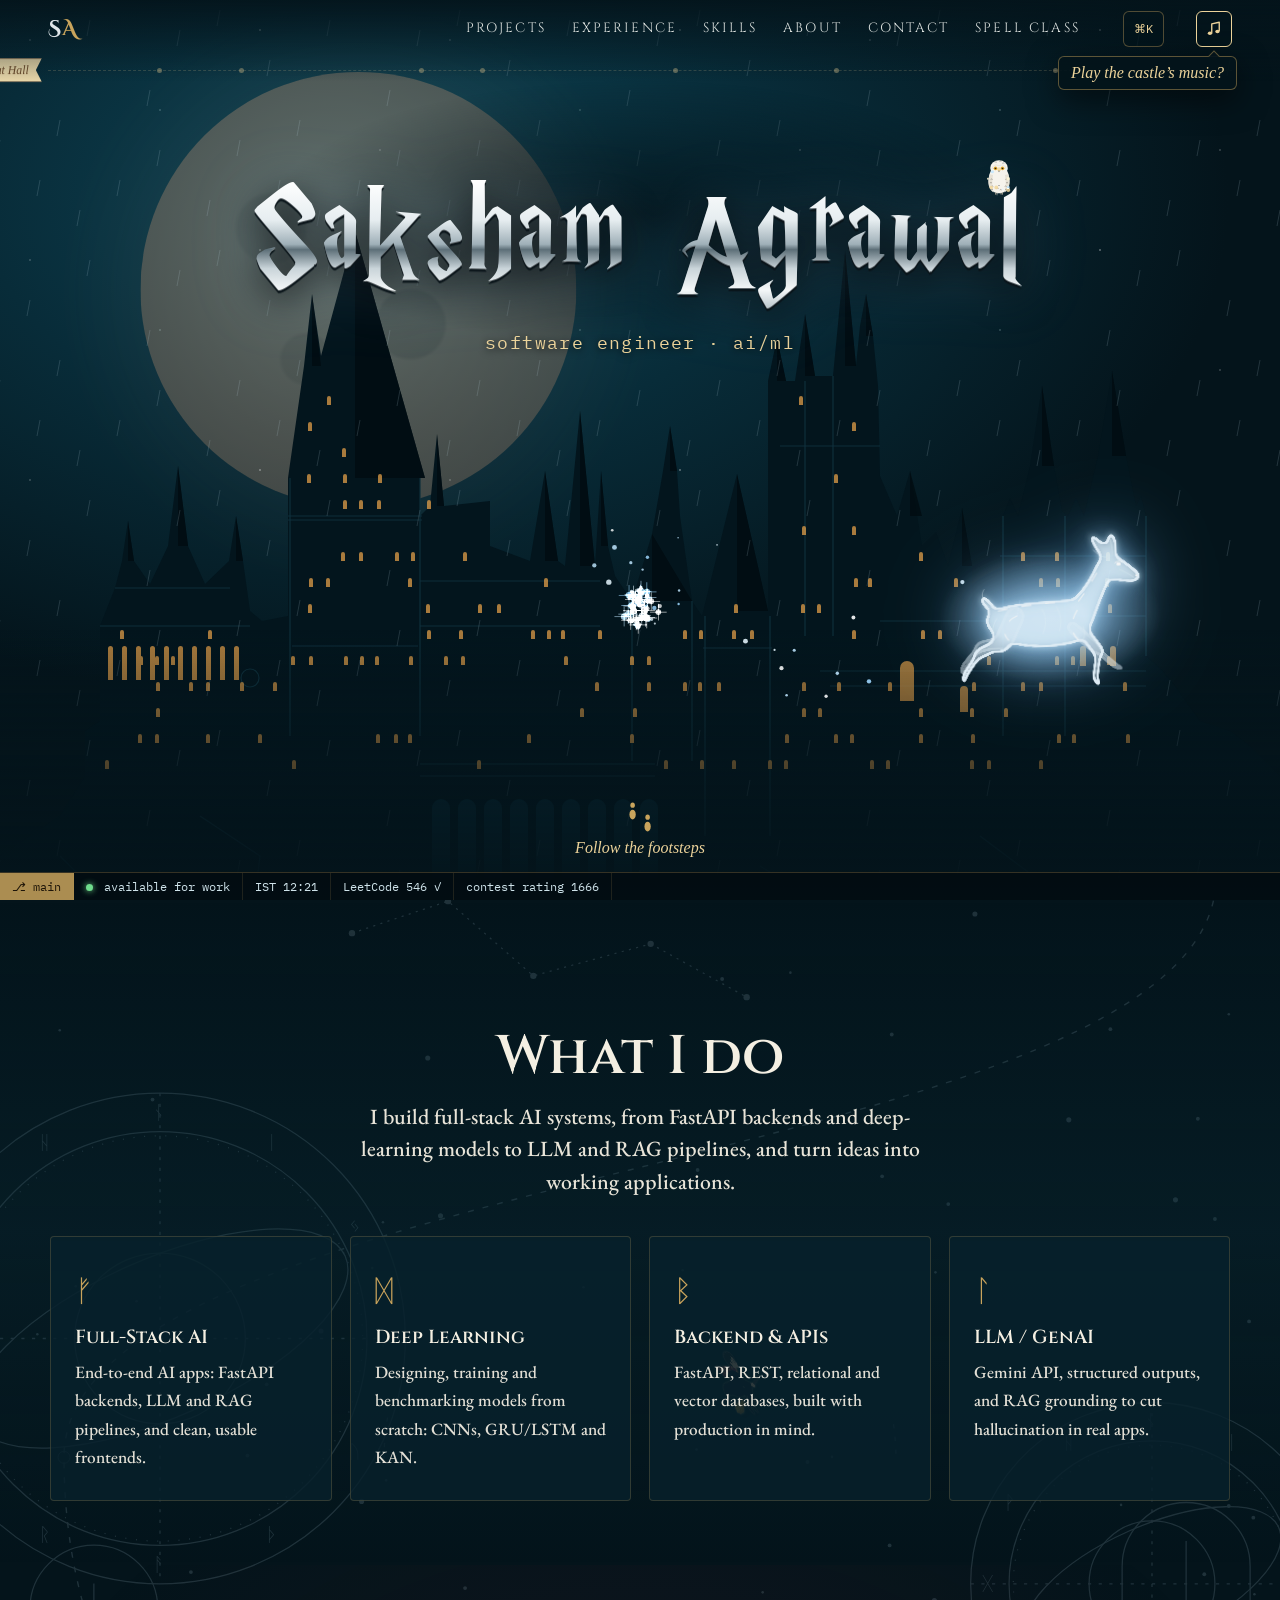
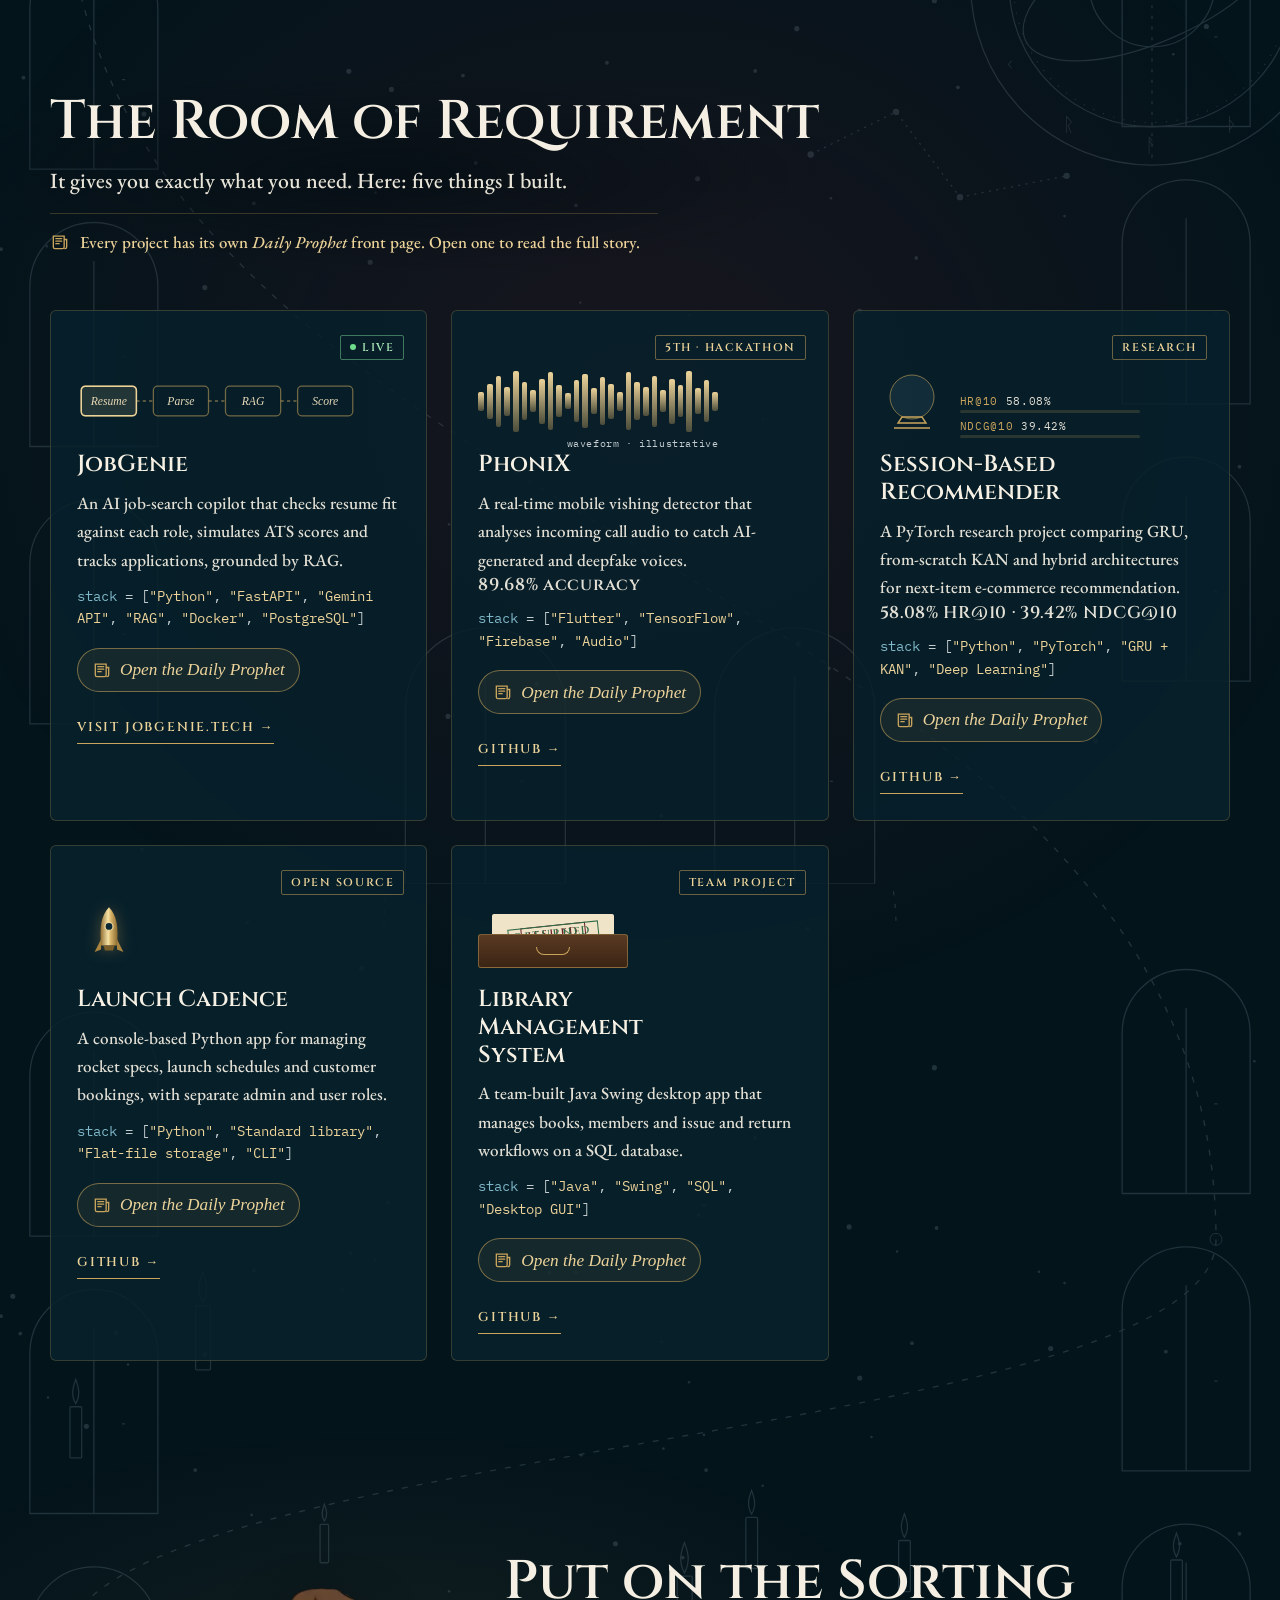
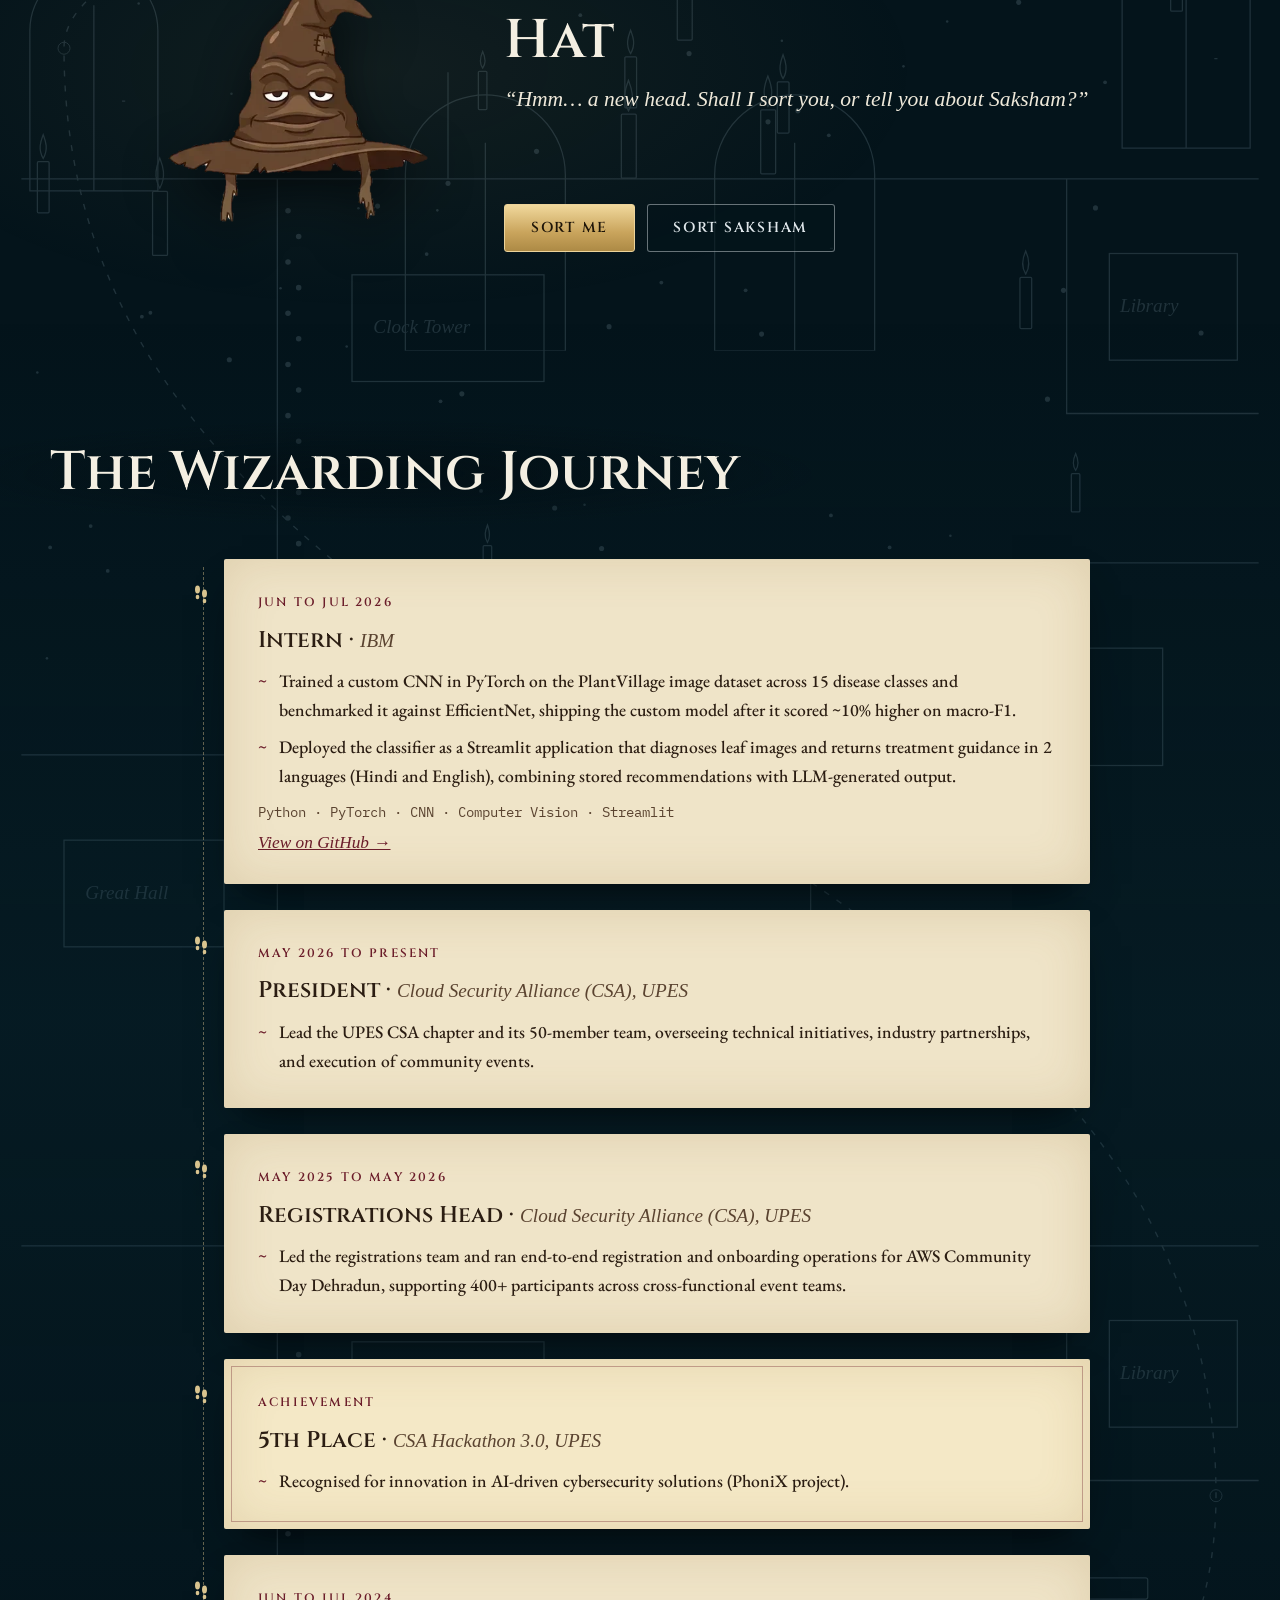
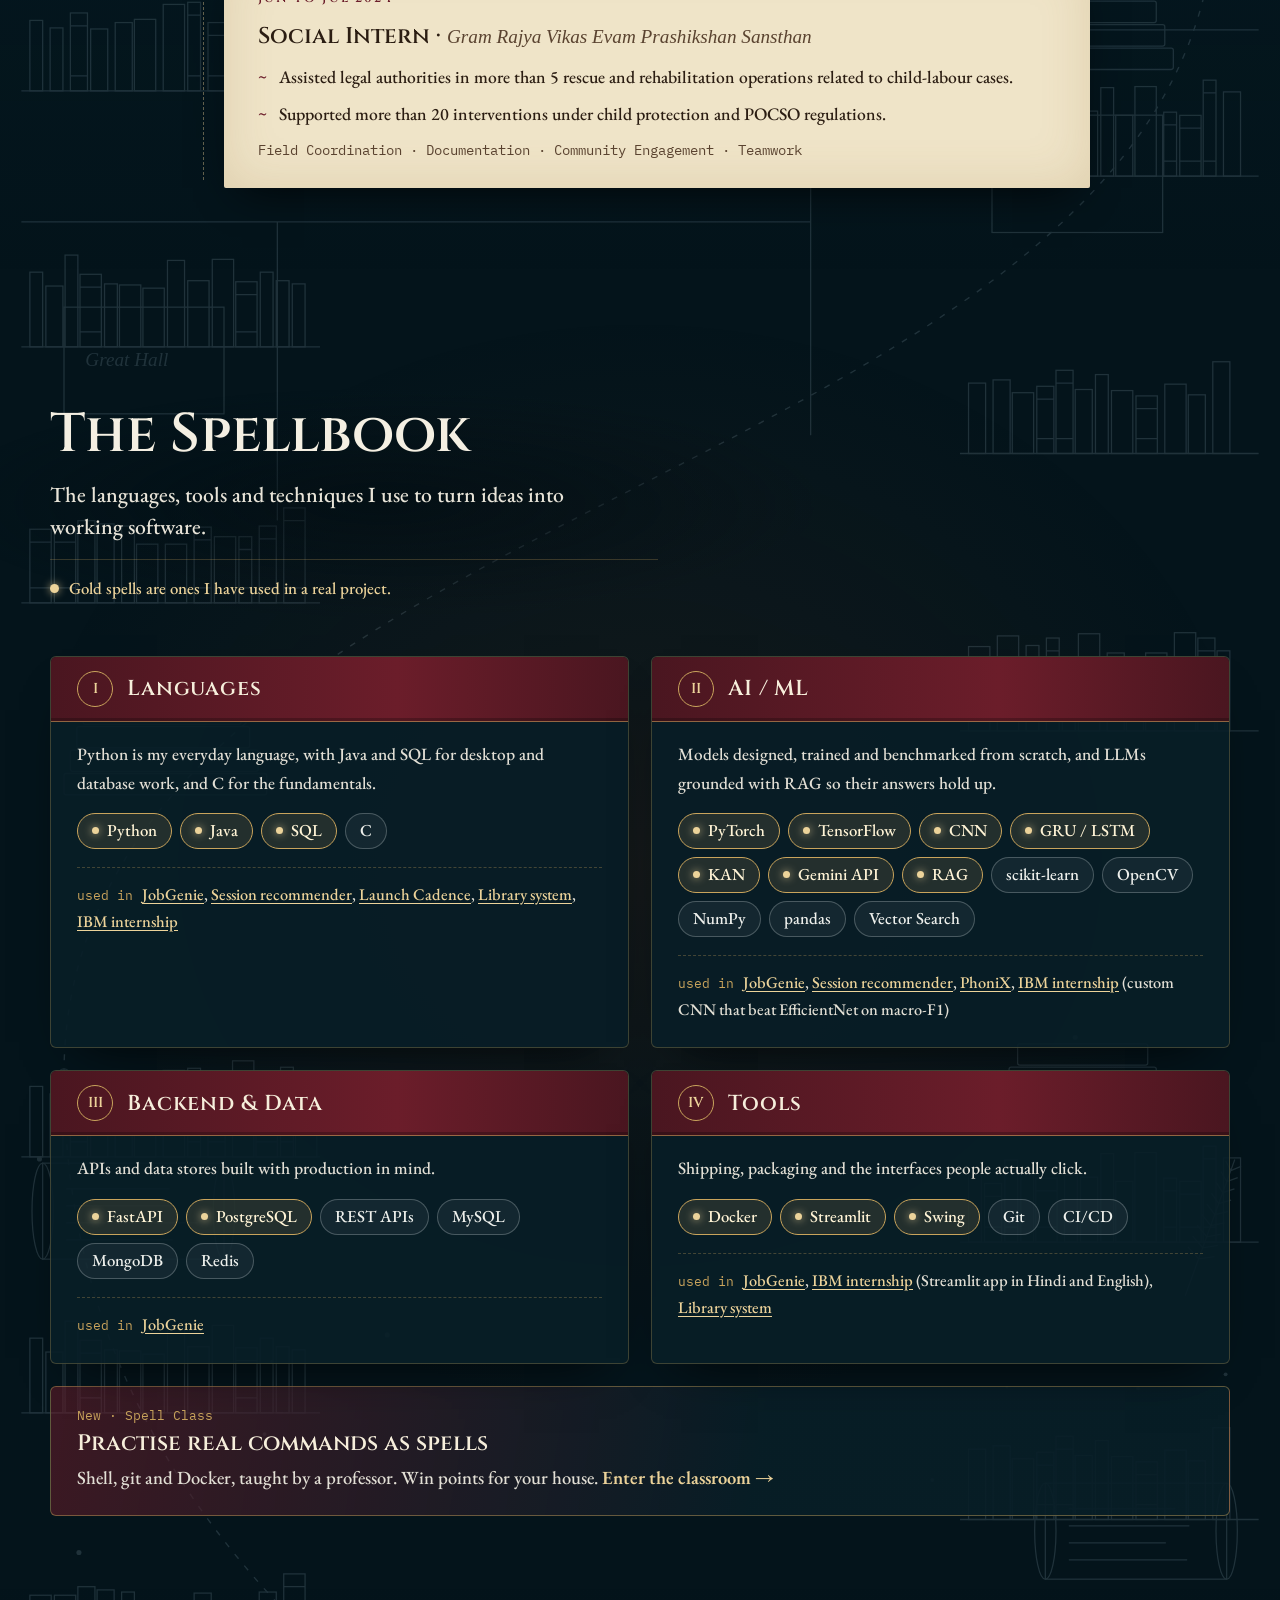
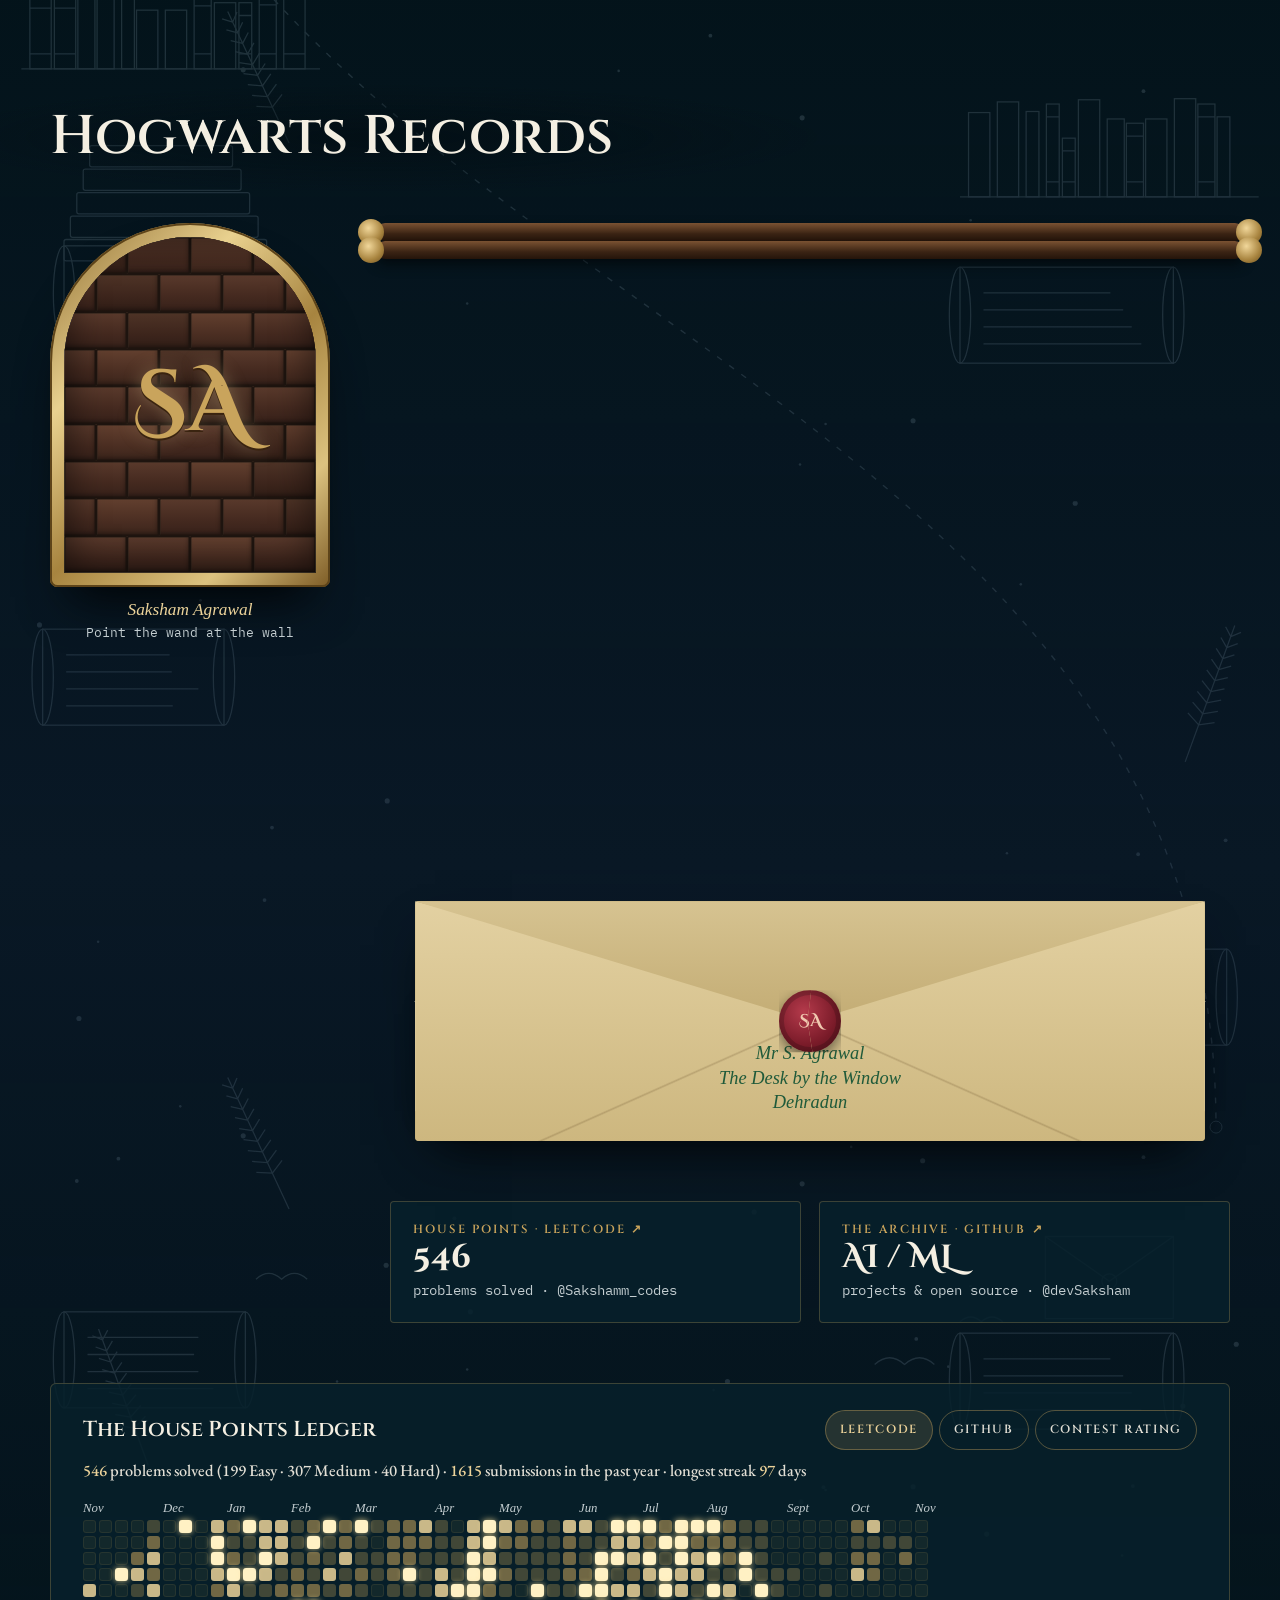
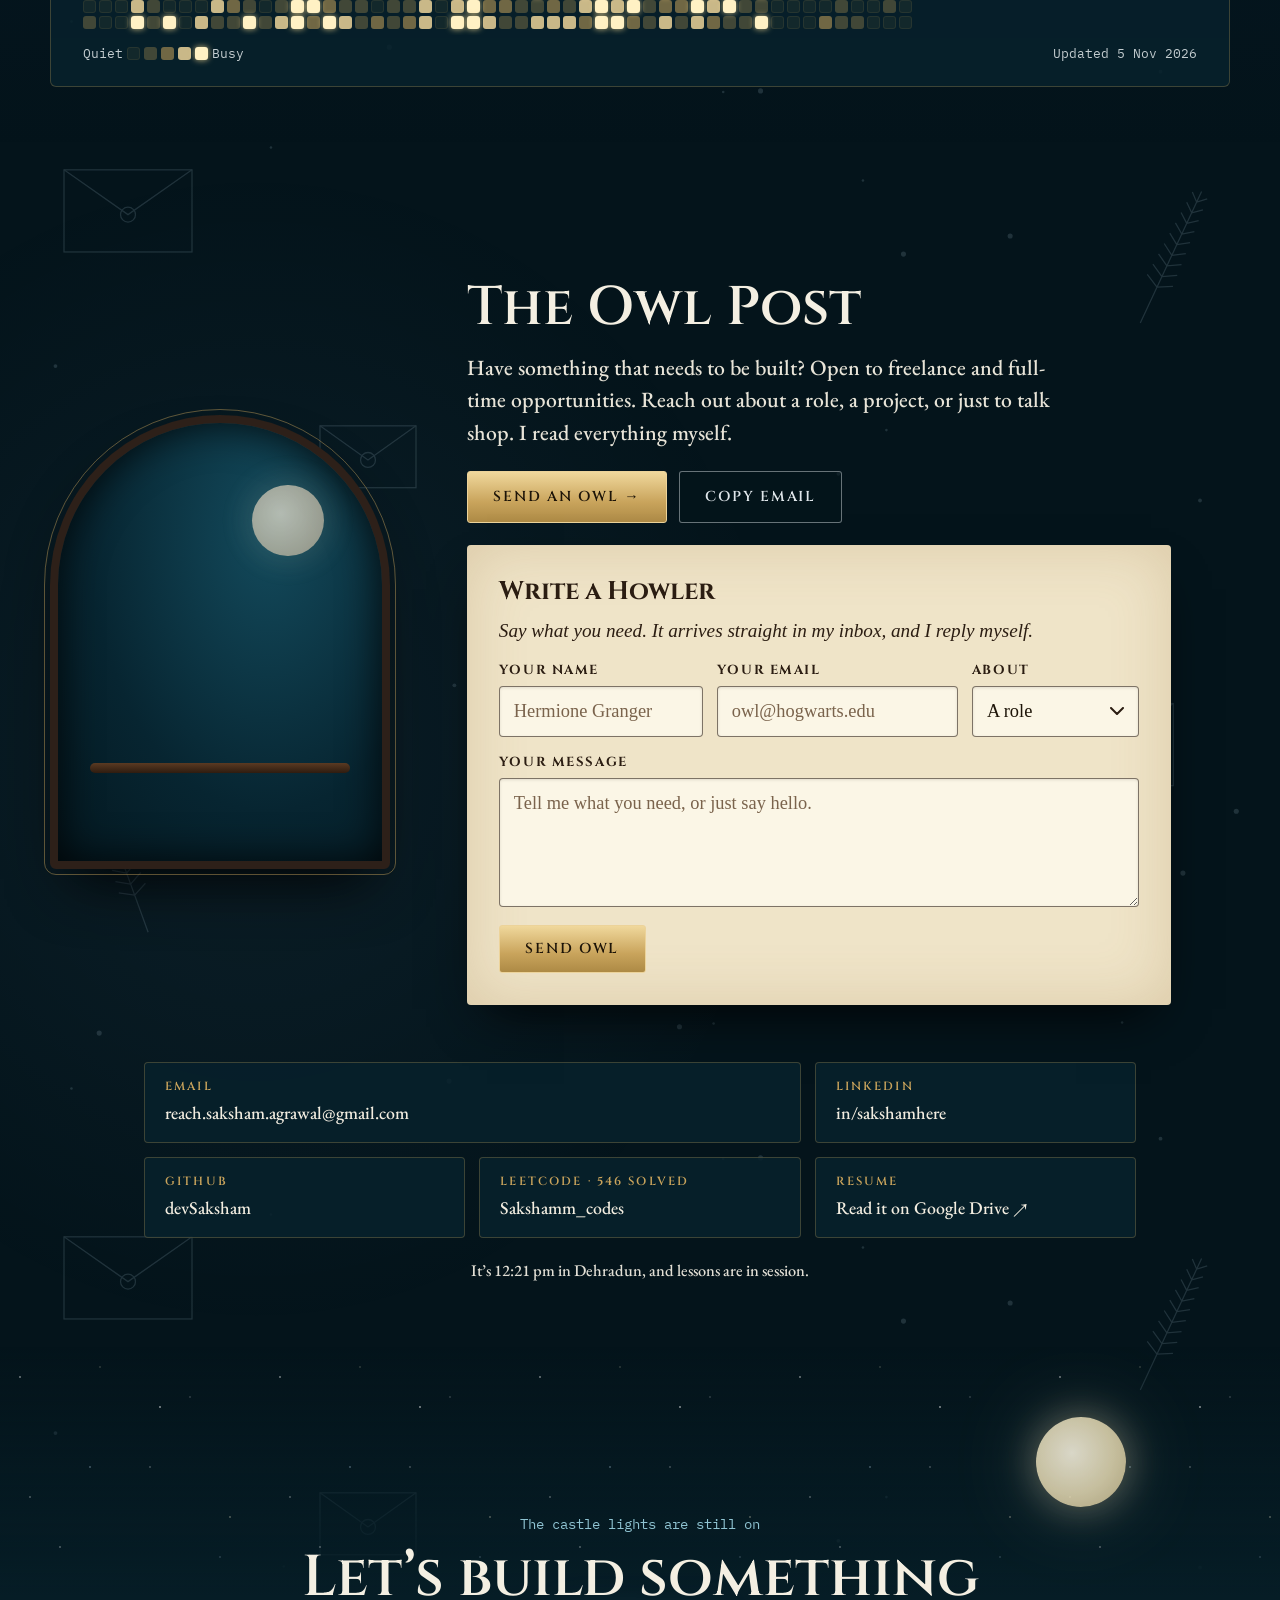
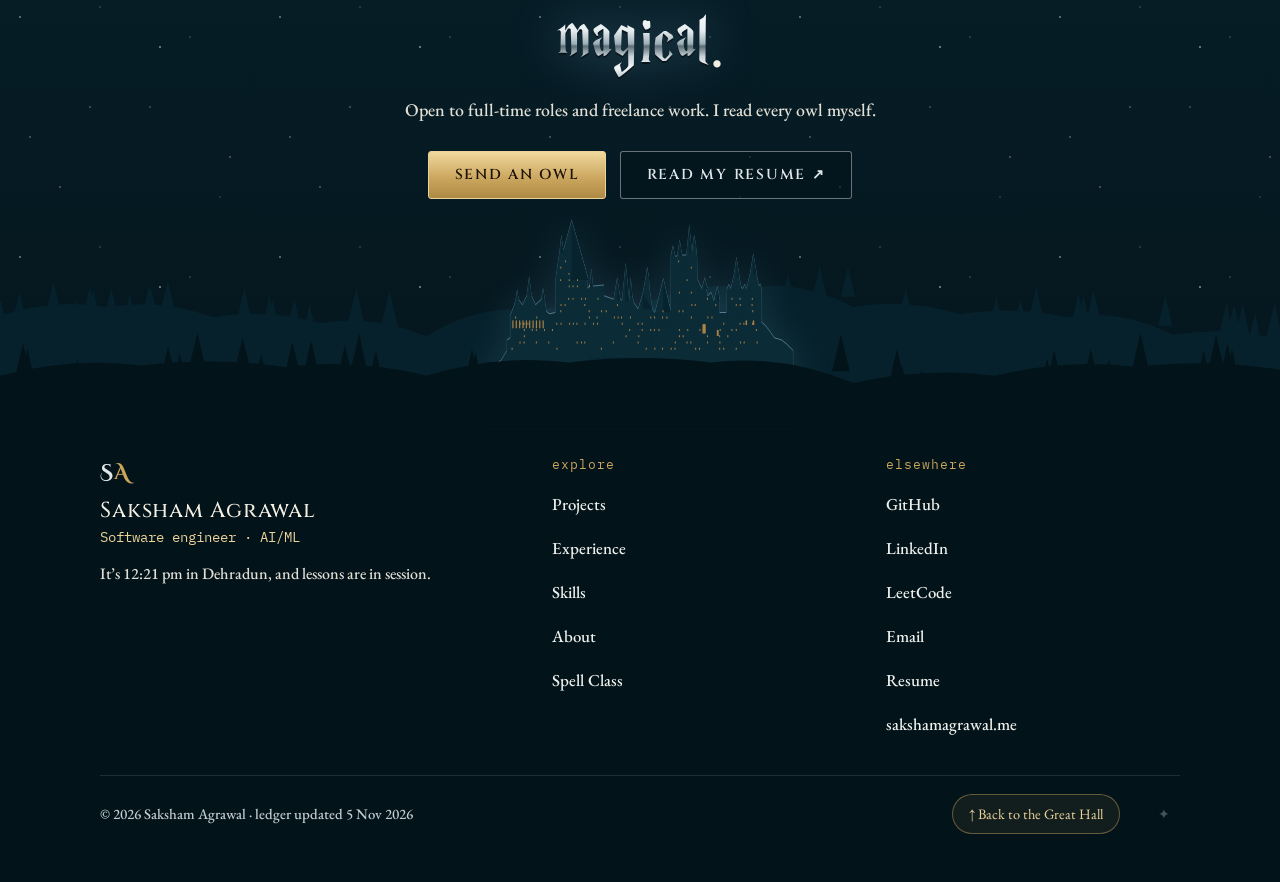
==== commit 7a96feb2: "Hide the Trophy Room (certificates) until there are real ones; its menu, footer and palette links ar" ====
--- a/index.html
+++ b/index.html
@@ -143,7 +143,7 @@
     <a href="#journey">Experience</a>
     <a href="#spellbook">Skills</a>
     <a href="#records">About</a>
-    <a href="#trophy-room">Certificates</a>
+    <!-- <a href="#trophy-room">Certificates</a> -->
     <a href="#owl-post">Contact</a>
     <a href="spell-class" class="nav-class">Spell Class</a>
   </nav>
@@ -721,6 +721,7 @@
 </section>
 
 <!-- ============ THE TROPHY ROOM (certificates) ============ -->
+<!-- CERTIFICATES: hidden until there are real ones. To show: delete this line and the END line below, then uncomment the Certificates links in the menu, the footer and main.js. Each card: replace the title, issuer, date and add the credential link.
 <section id="trophy-room" class="trophies" data-room="The Trophy Room">
   <header class="sec-head">
     <h2>The Trophy Room</h2>
@@ -728,7 +729,6 @@
   </header>
   <ul class="certs">
       <li class="rv">
-        <!-- TODO: certificate — replace title, issuer, date and add the credential link -->
         <article class="cert">
           <span class="cert-frame" aria-hidden="true">✦</span>
           <h3>Certificate title</h3>
@@ -737,7 +737,6 @@
         </article>
       </li>
       <li class="rv">
-        <!-- TODO: certificate — replace title, issuer, date and add the credential link -->
         <article class="cert">
           <span class="cert-frame" aria-hidden="true">✦</span>
           <h3>Certificate title</h3>
@@ -746,7 +745,6 @@
         </article>
       </li>
       <li class="rv">
-        <!-- TODO: certificate — replace title, issuer, date and add the credential link -->
         <article class="cert">
           <span class="cert-frame" aria-hidden="true">✦</span>
           <h3>Certificate title</h3>
@@ -756,6 +754,7 @@
       </li>
   </ul>
 </section>
+END CERTIFICATES -->
 
 <!-- ============ THE OWL POST ============ -->
 <section id="owl-post" class="owlpost" data-room="The Owl Post">
@@ -828,7 +827,7 @@
       </div>
       <nav class="foot-col" aria-label="Footer sections">
         <h2>Explore</h2>
-        <ul><li><a href="#room-of-requirement">Projects</a></li><li><a href="#journey">Experience</a></li><li><a href="#spellbook">Skills</a></li><li><a href="#records">About</a></li><li><a href="#trophy-room">Certificates</a></li><li><a href="spell-class">Spell Class</a></li></ul>
+        <ul><li><a href="#room-of-requirement">Projects</a></li><li><a href="#journey">Experience</a></li><li><a href="#spellbook">Skills</a></li><li><a href="#records">About</a></li><!-- <li><a href="#trophy-room">Certificates</a></li> --><li><a href="spell-class">Spell Class</a></li></ul>
       </nav>
       <div class="foot-col">
         <h2>Elsewhere</h2>
@@ -852,7 +851,7 @@
 
 <script src="analytics.js?v=20261106b" defer></script>
 <script src="music.js?v=20261106b" defer></script>
-<script src="main.js?v=20261106a" defer></script>
+<script src="main.js?v=20261106b" defer></script>
 <!-- anonymous click analytics, my own CausalFunnel project (only on the live hosts; localhost sends nothing) -->
 <script src="https://causalfunnel-analytics.netlify.app/tracker.js" data-hosts="devsaksham.github.io,sakshamagrawal.me,www.sakshamagrawal.me" data-strip-query defer></script>
 </body>
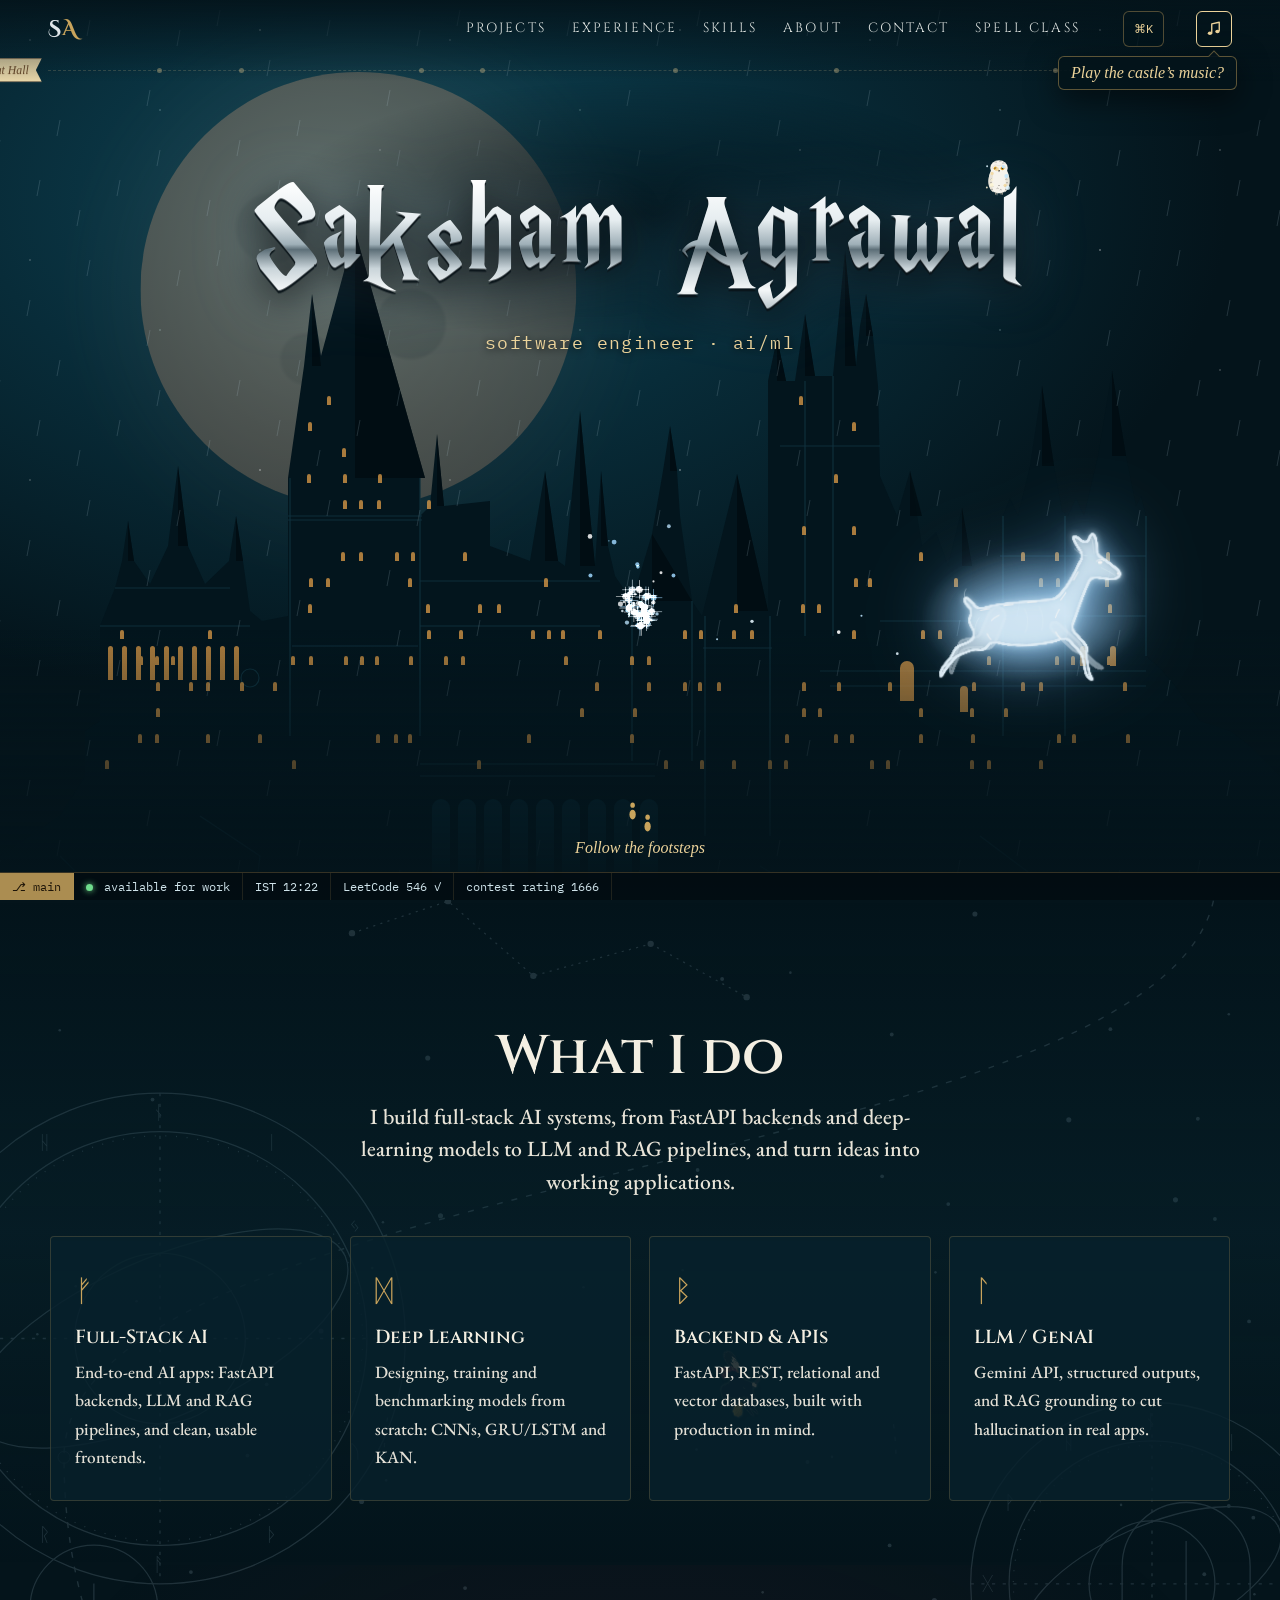
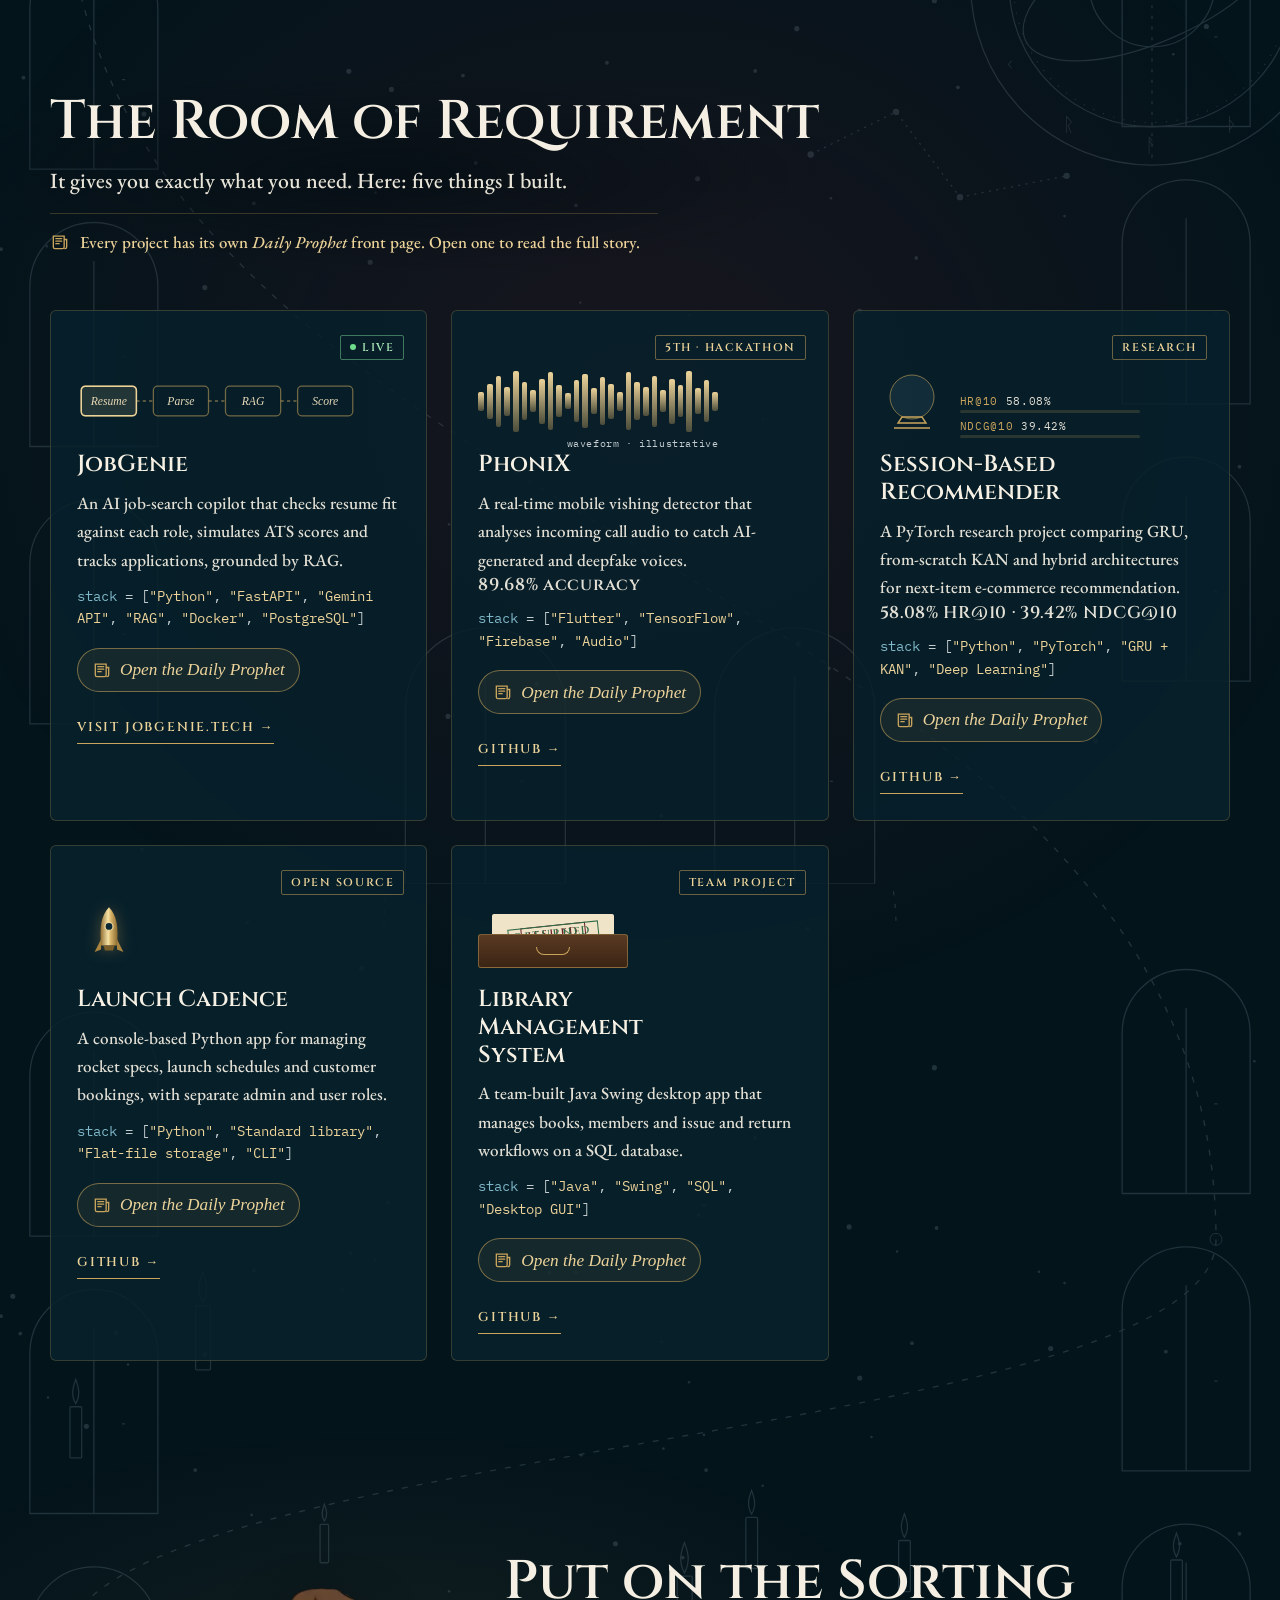
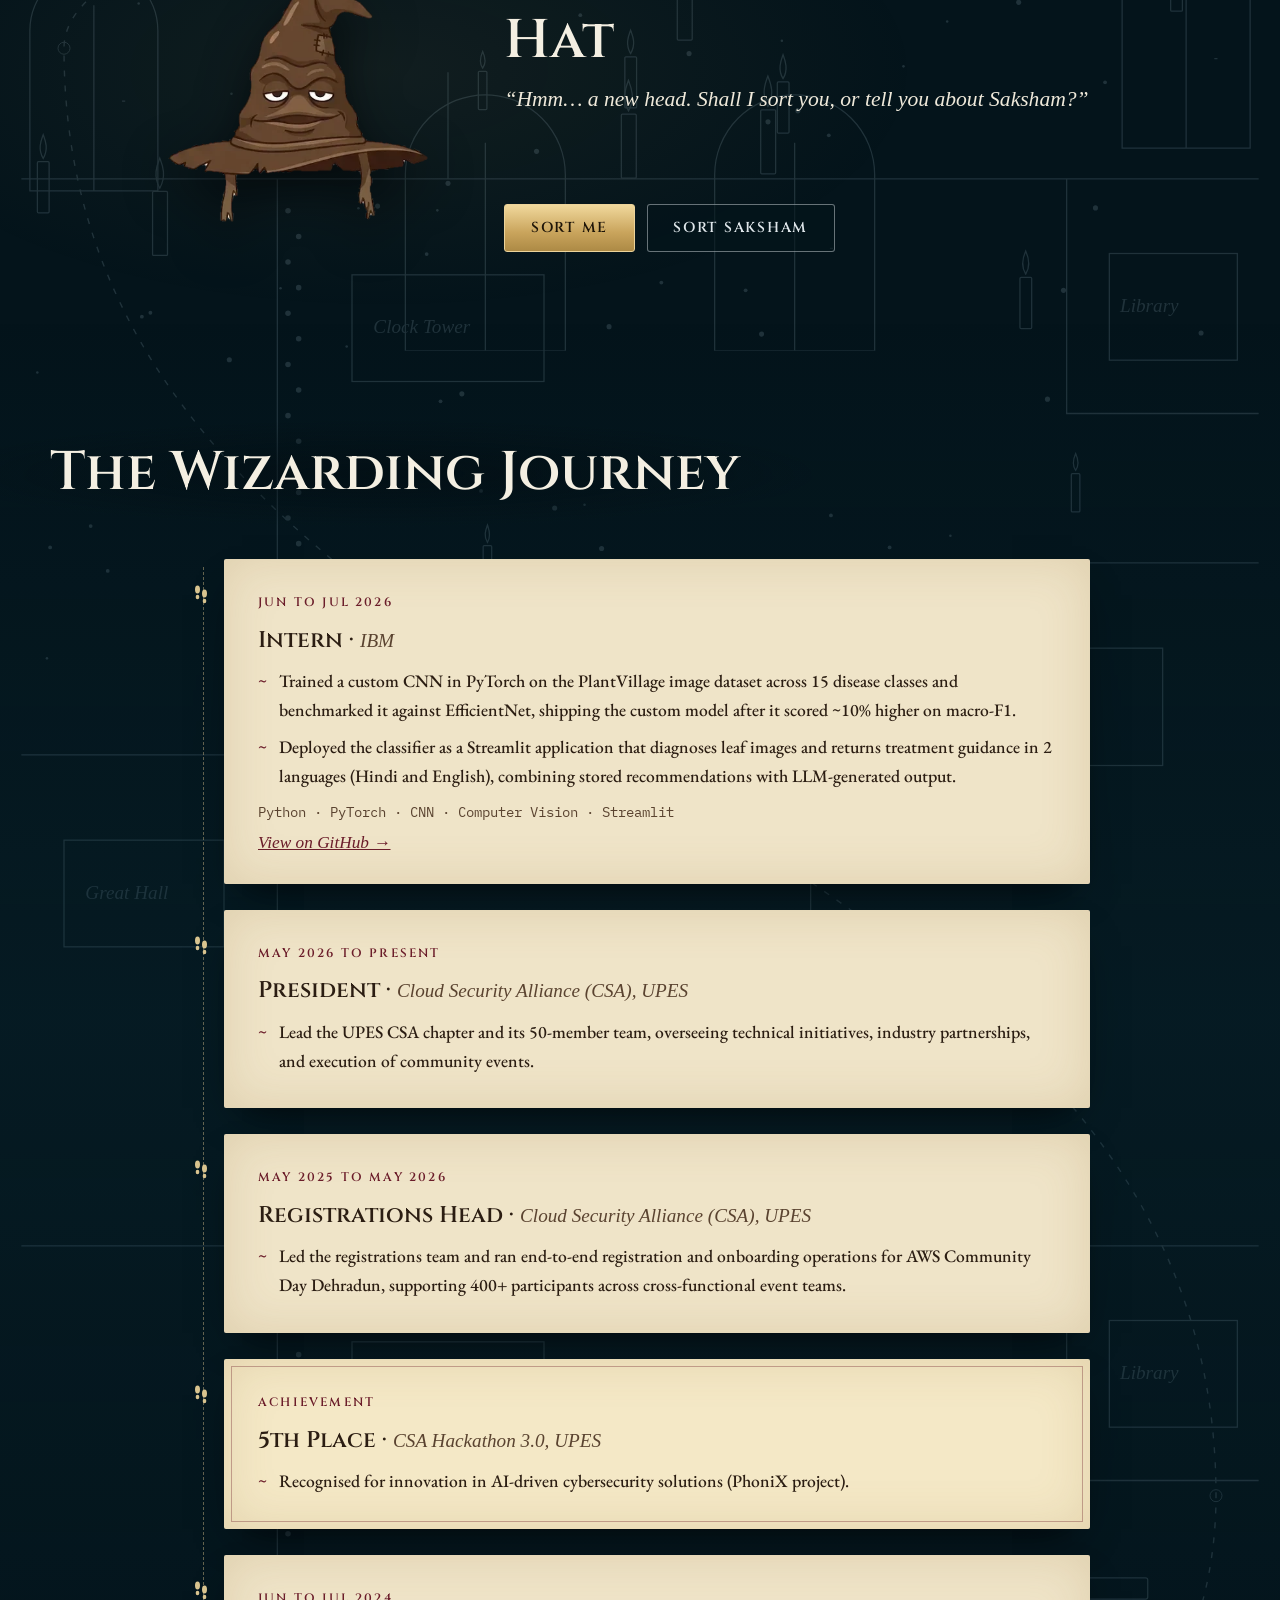
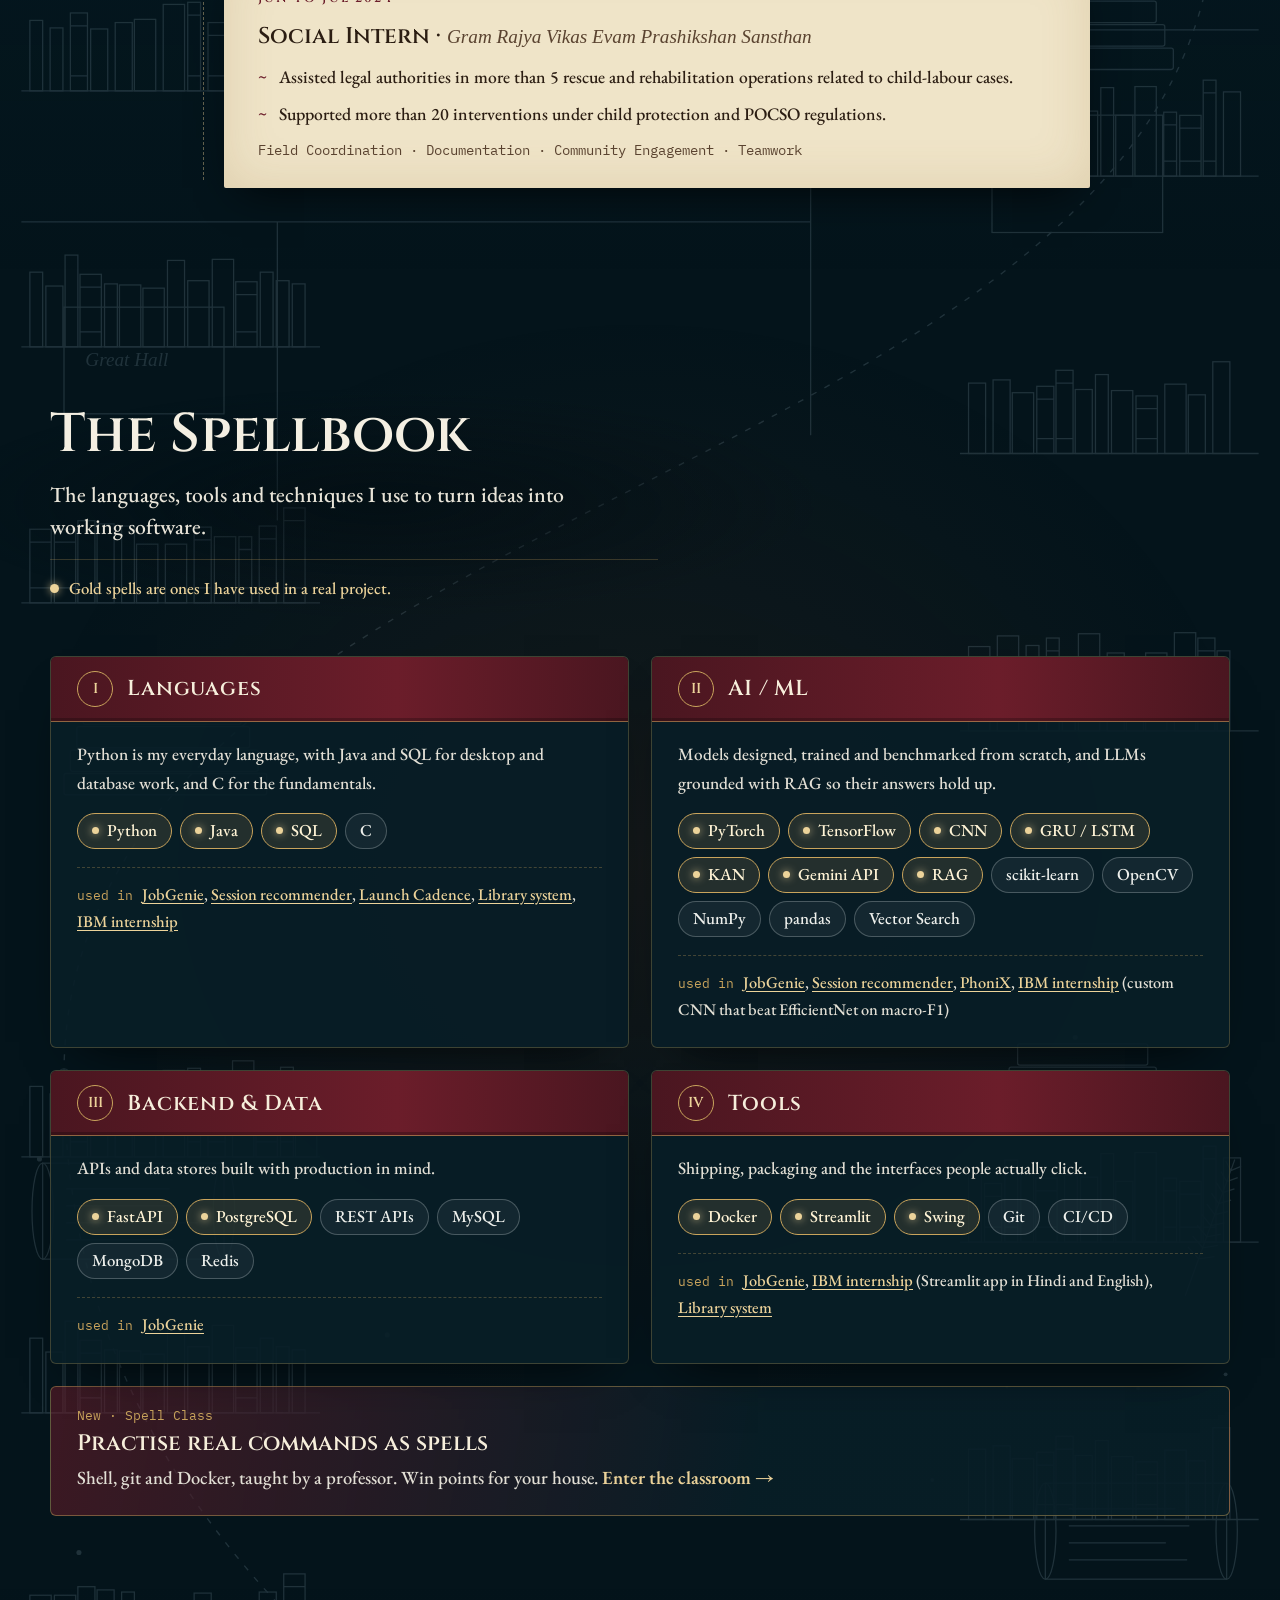
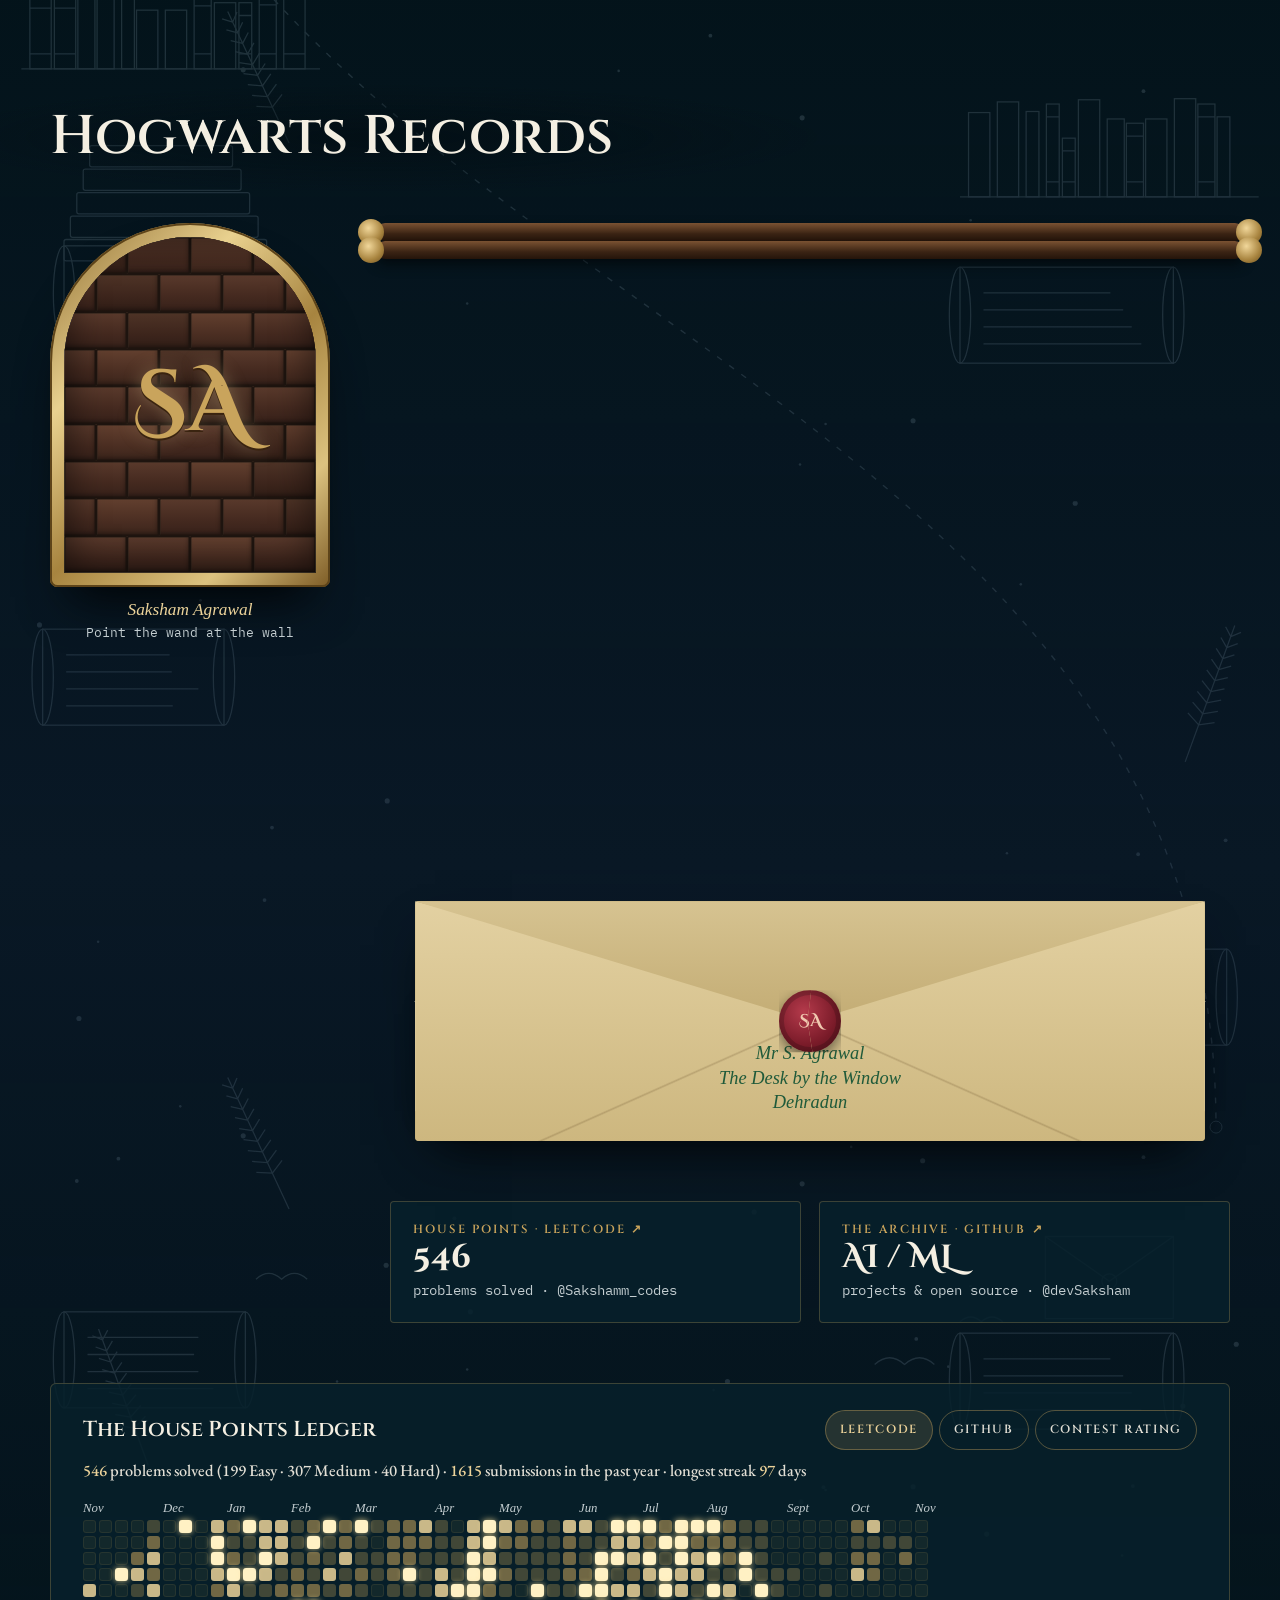
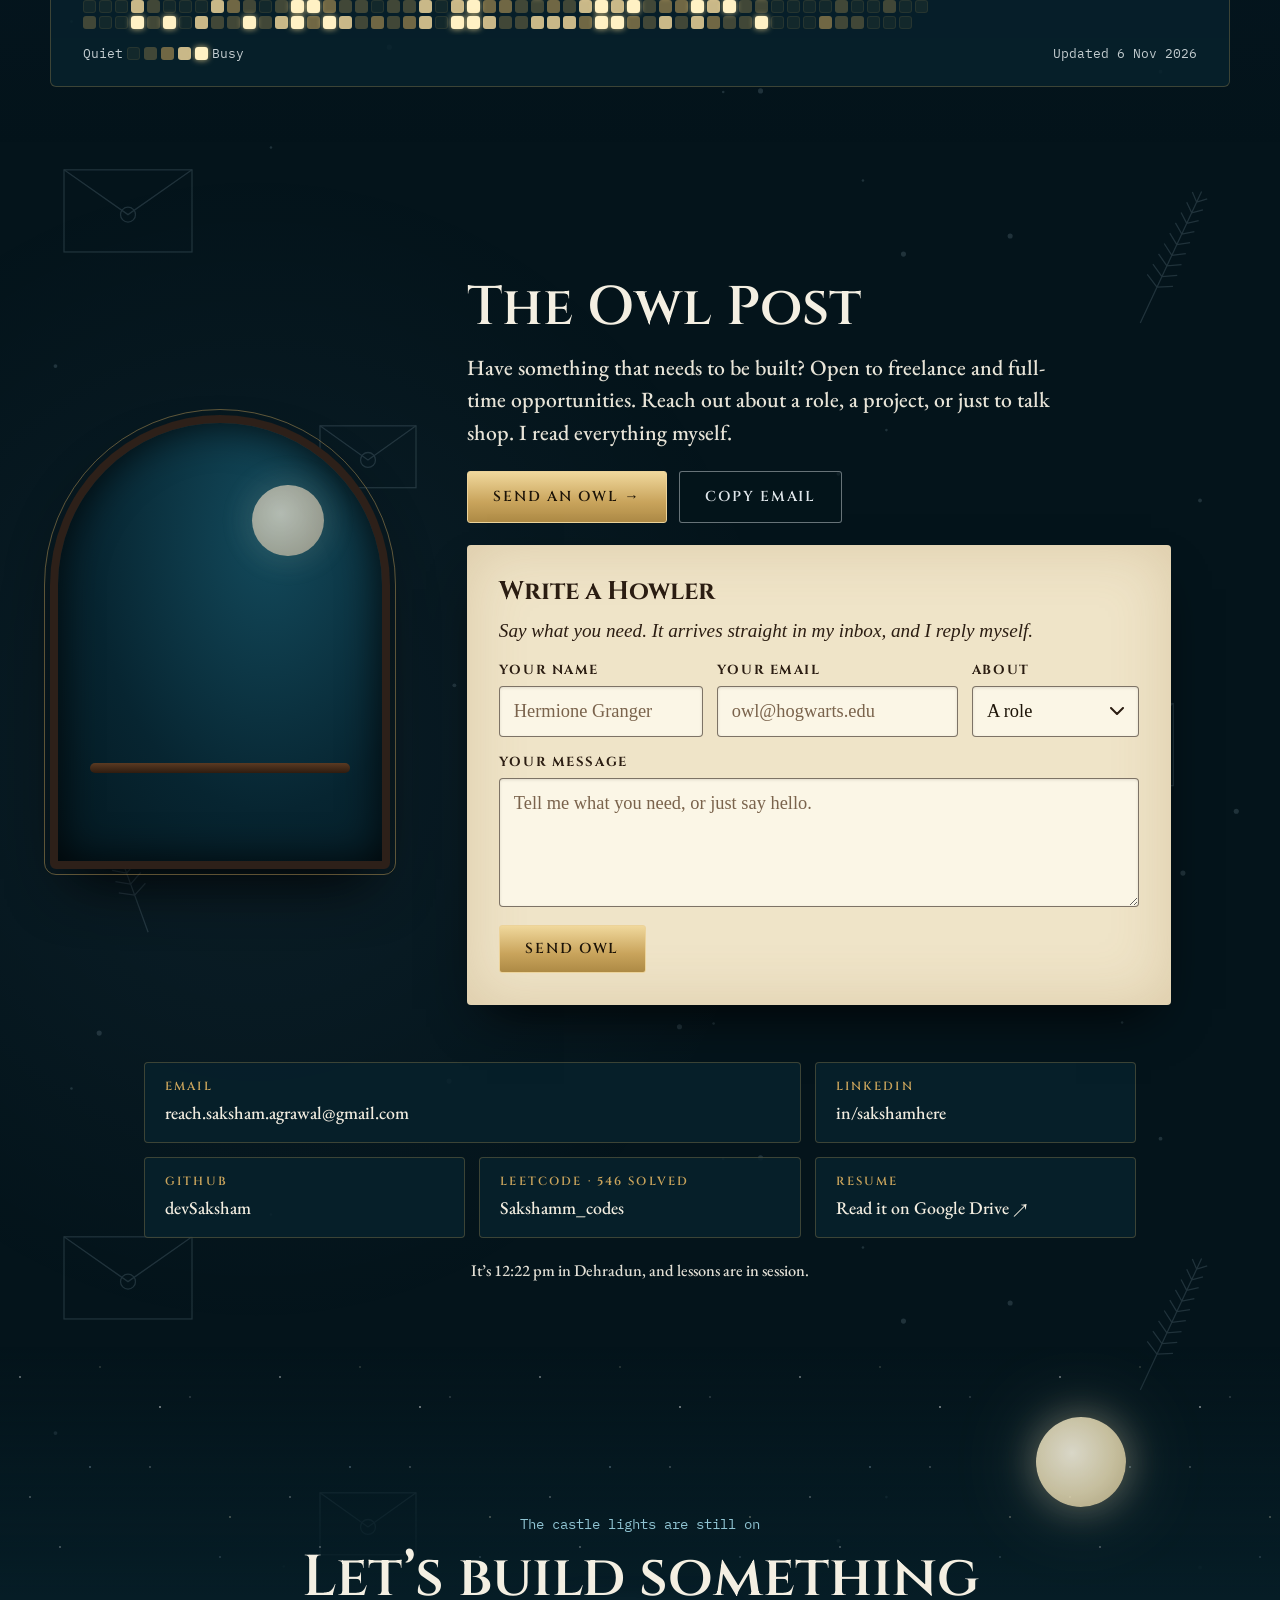
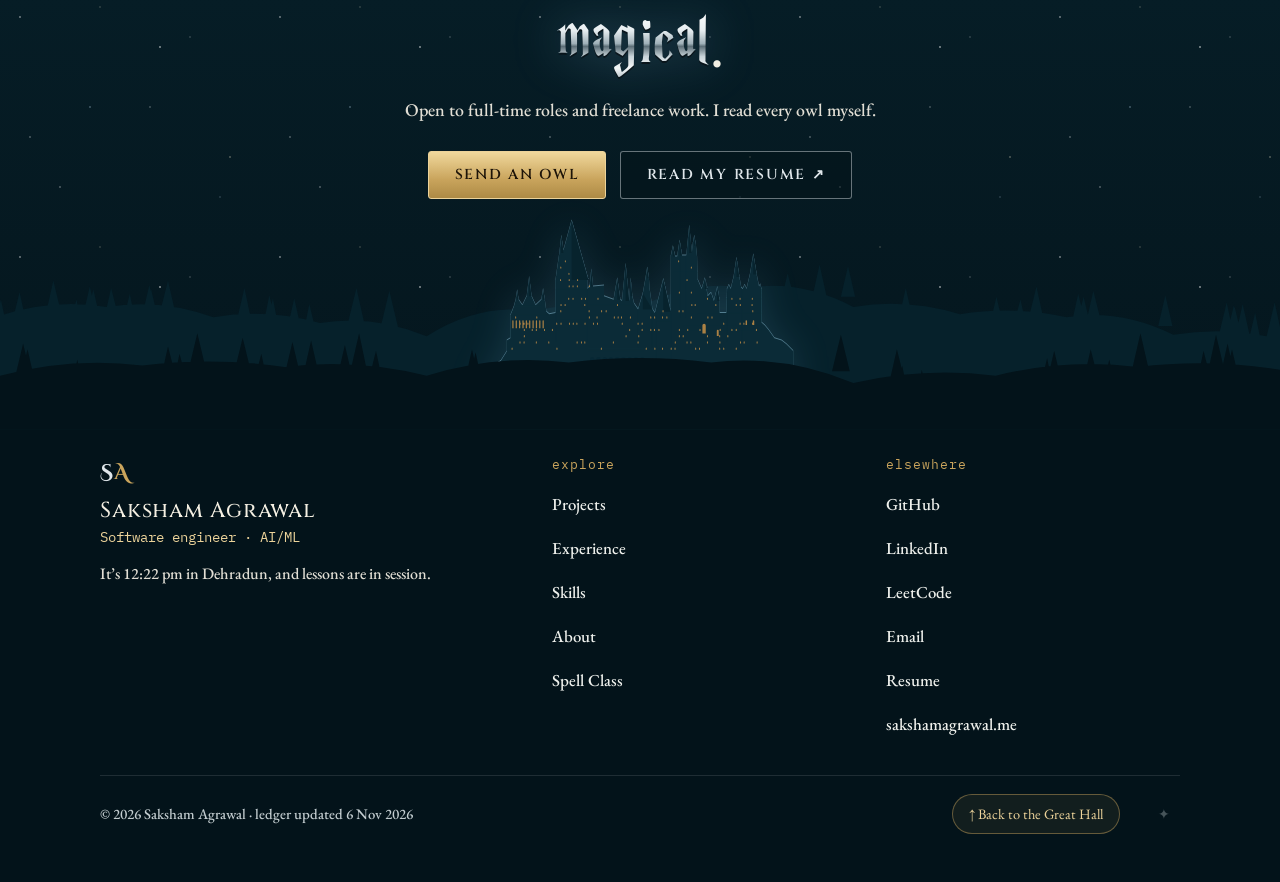
==== commit dfe0acd1: "Music is ready before the first tap: downloaded and decoded after page load (not on data saver or 2G" ====
--- a/index.html
+++ b/index.html
@@ -850,7 +850,7 @@
 </dialog>
 
 <script src="analytics.js?v=20261106b" defer></script>
-<script src="music.js?v=20261106b" defer></script>
+<script src="music.js?v=20261106c" defer></script>
 <script src="main.js?v=20261106b" defer></script>
 <!-- anonymous click analytics, my own CausalFunnel project (only on the live hosts; localhost sends nothing) -->
 <script src="https://causalfunnel-analytics.netlify.app/tracker.js" data-hosts="devsaksham.github.io,sakshamagrawal.me,www.sakshamagrawal.me" data-strip-query defer></script>
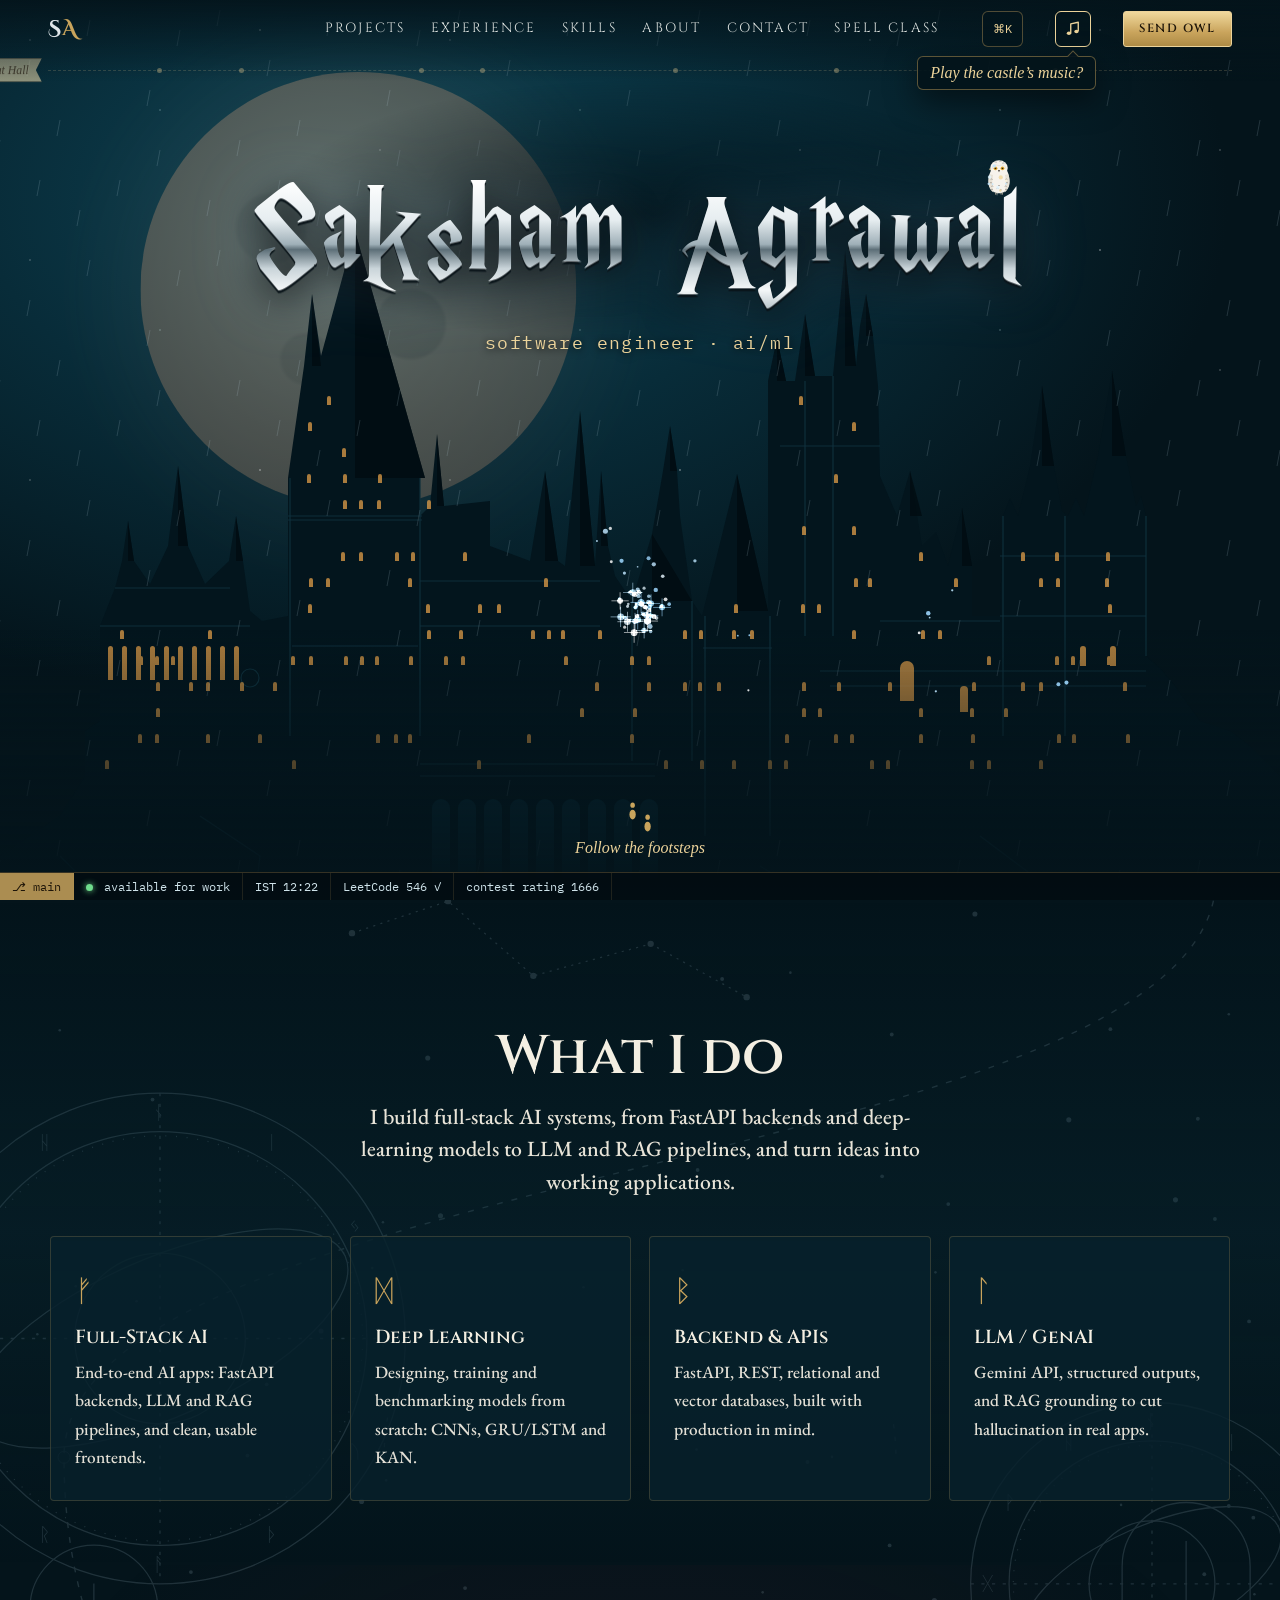
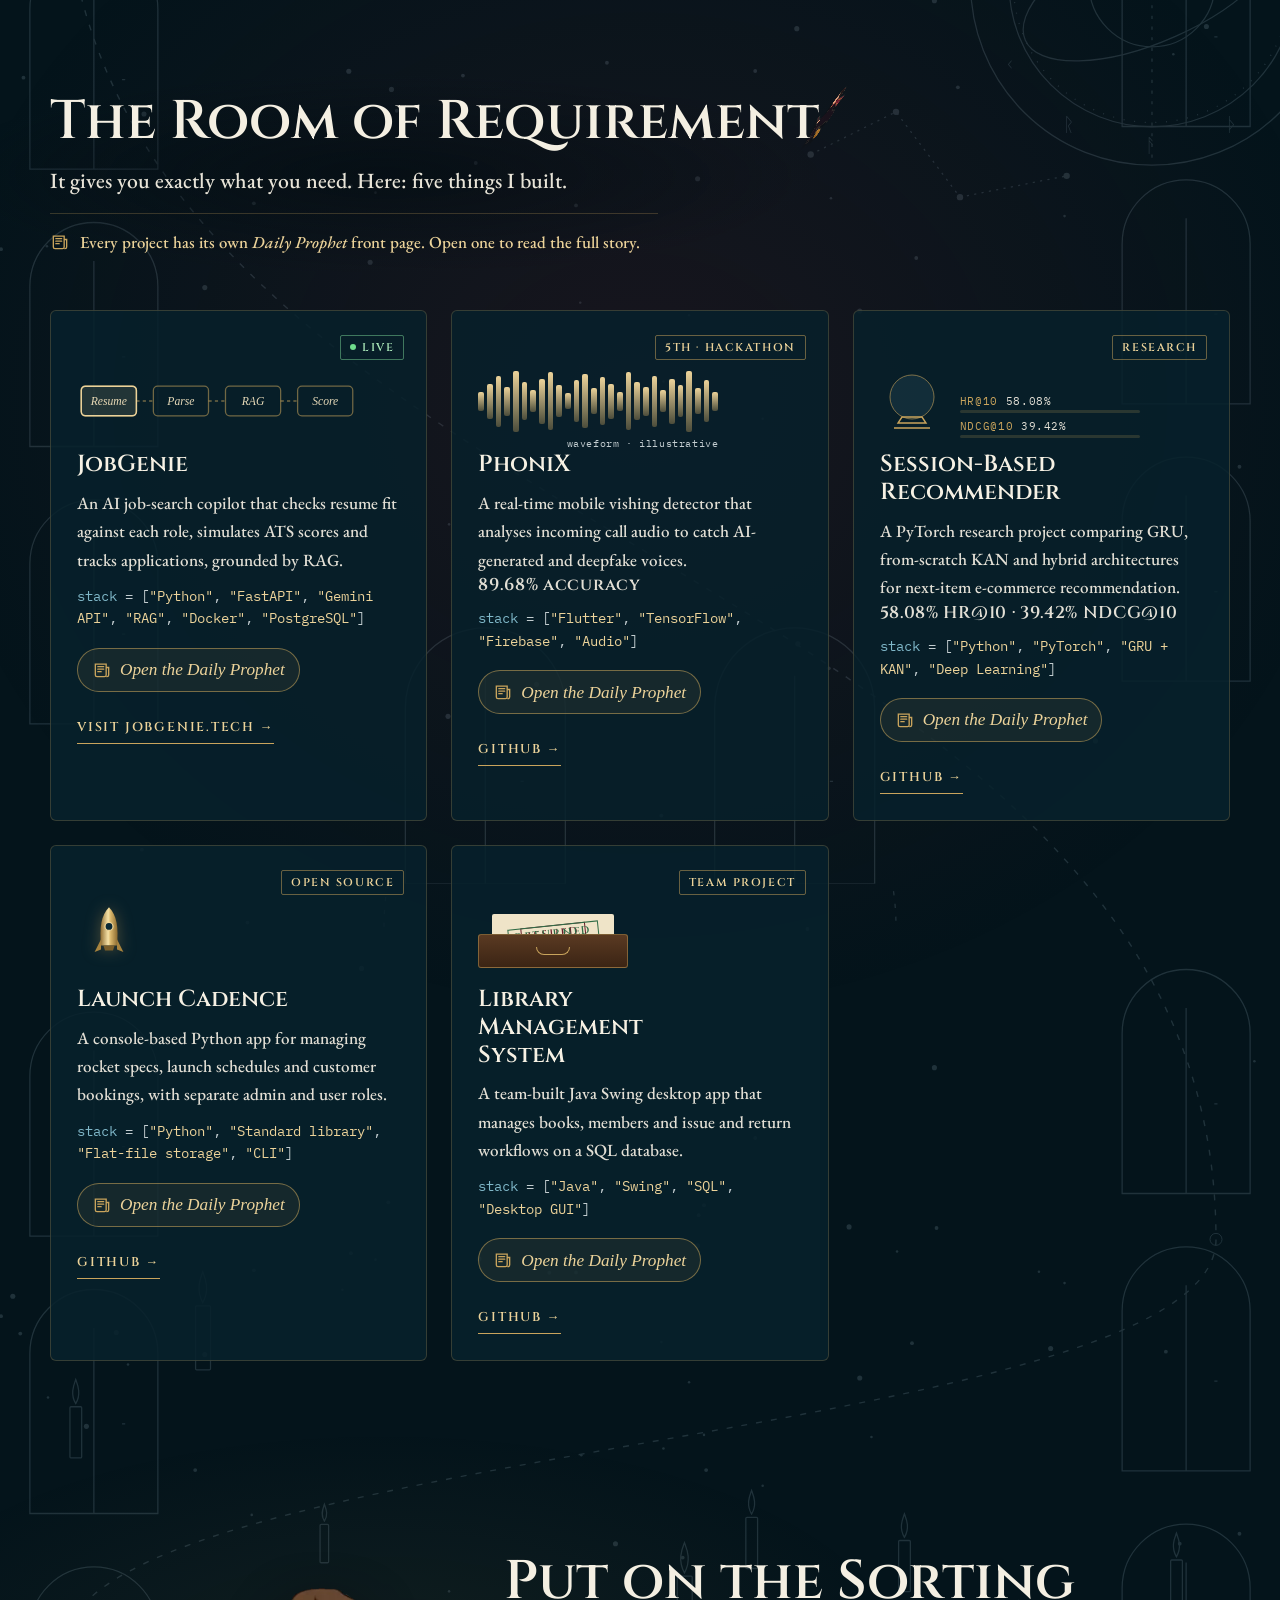
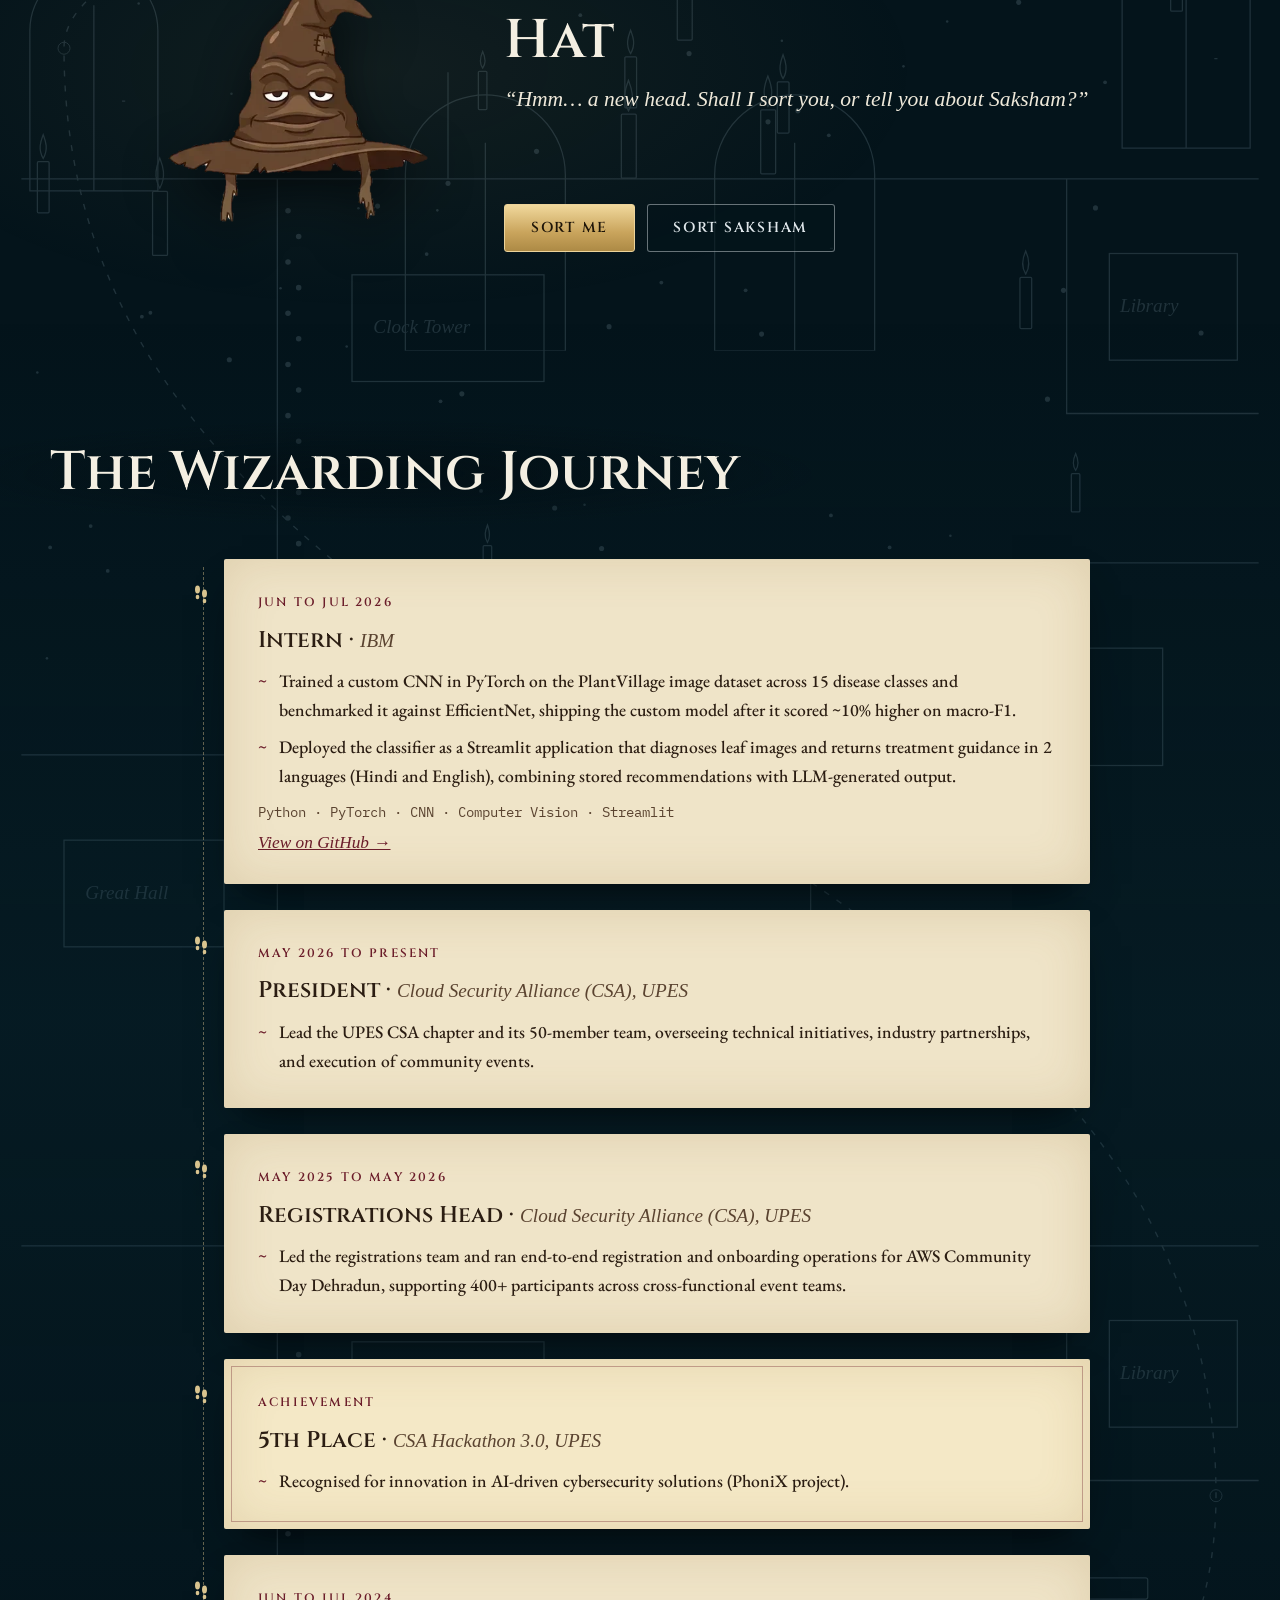
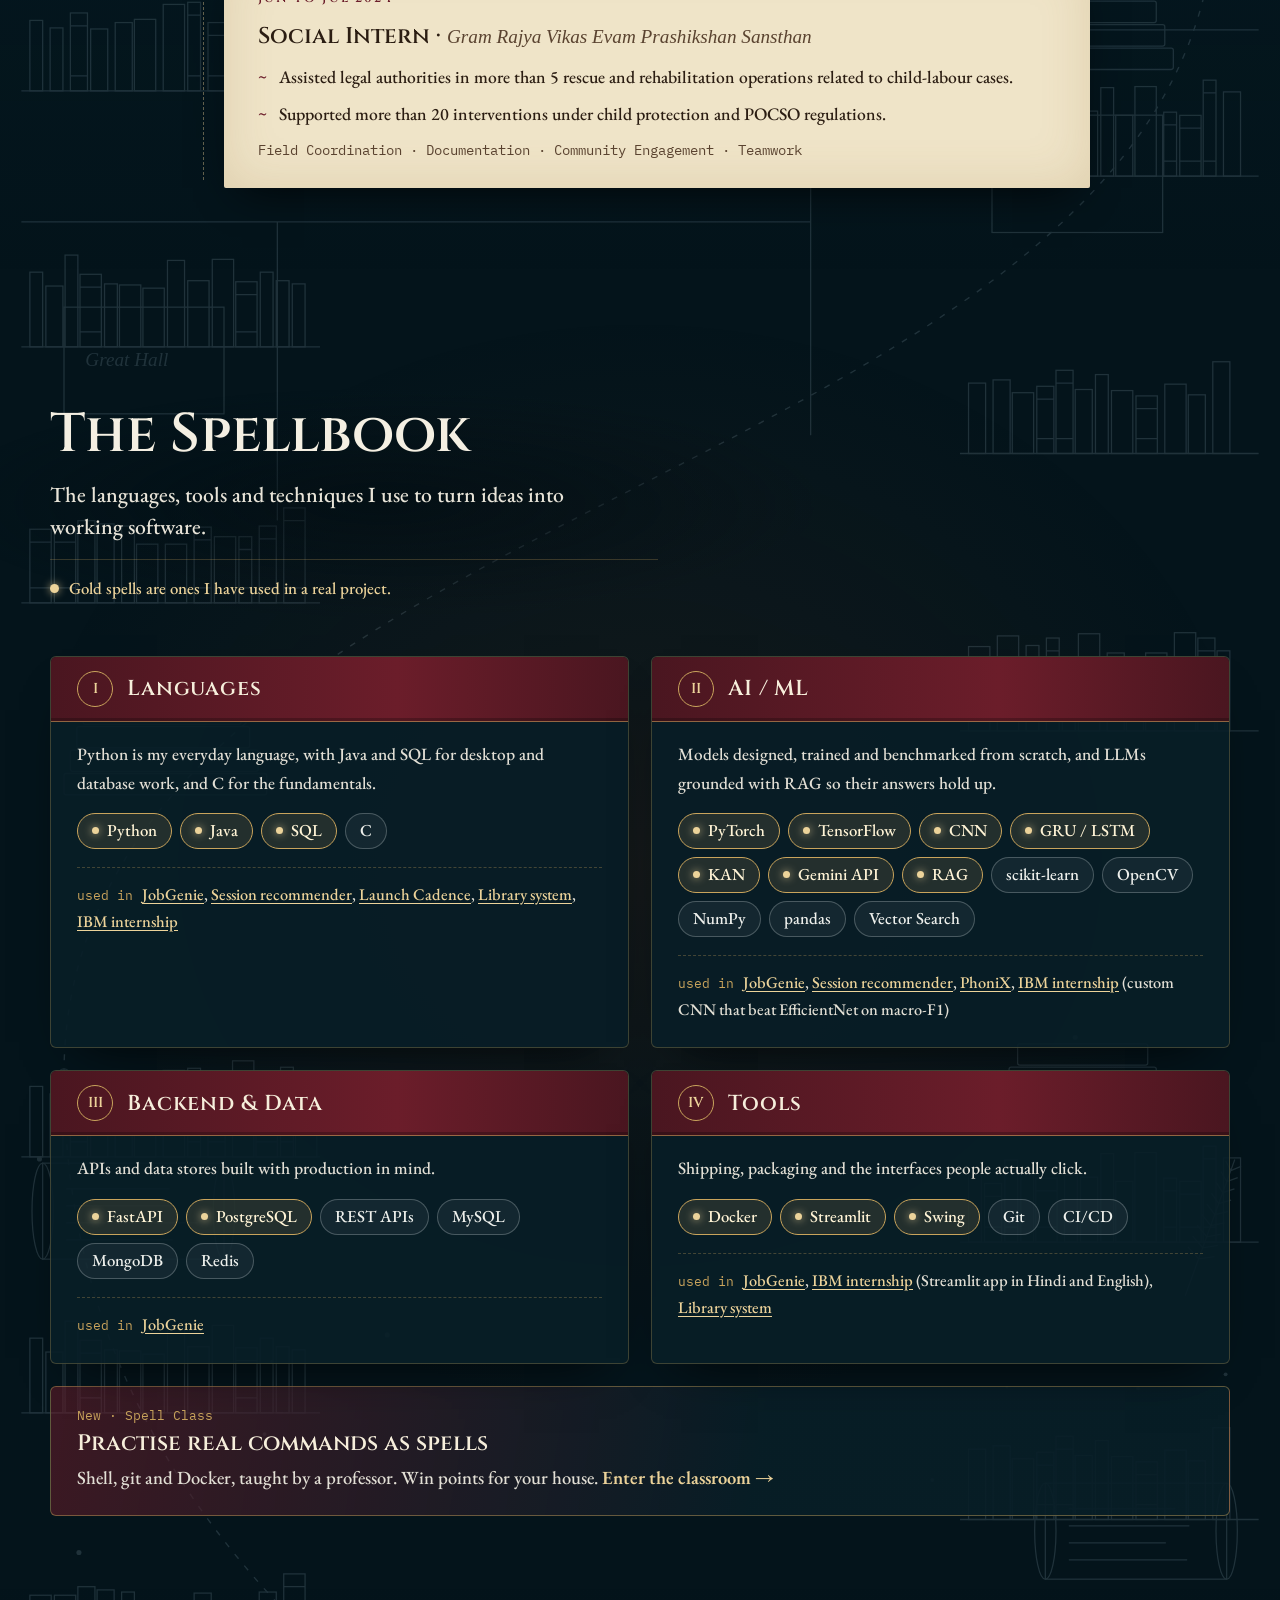
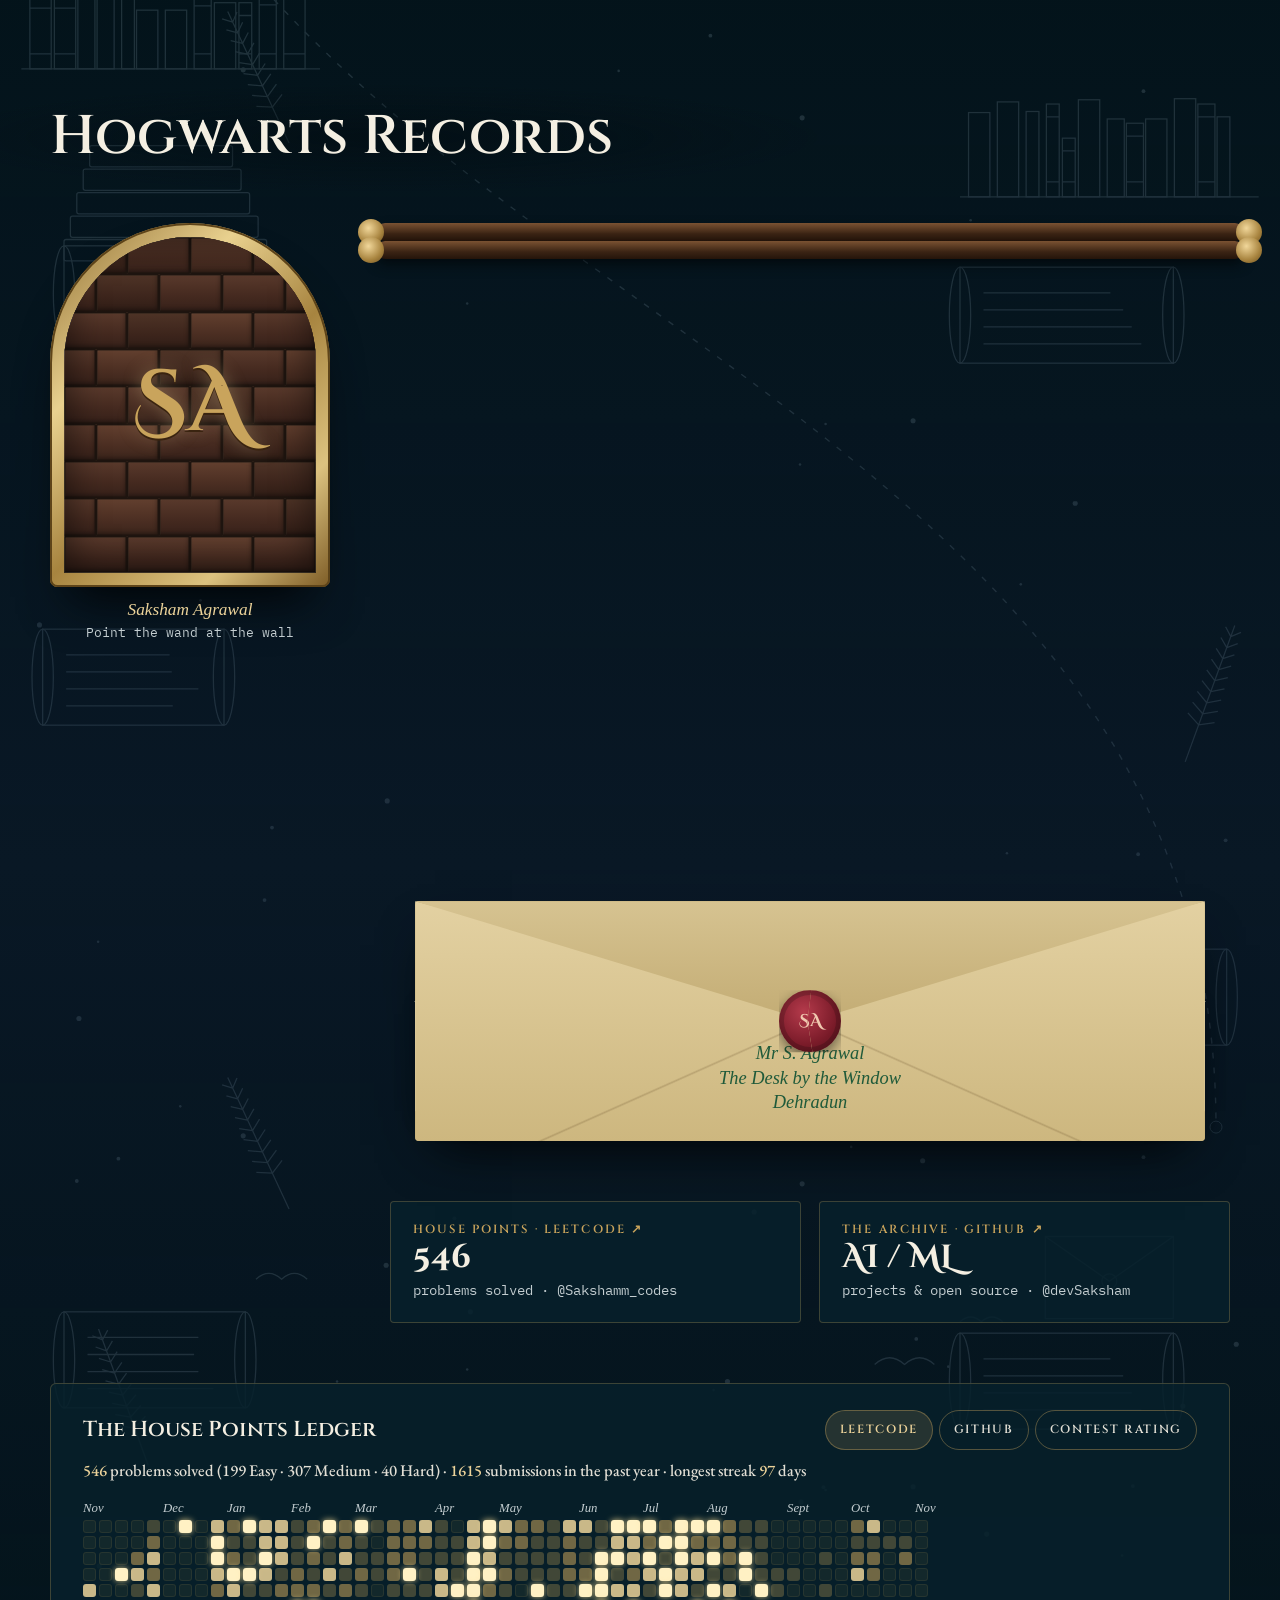
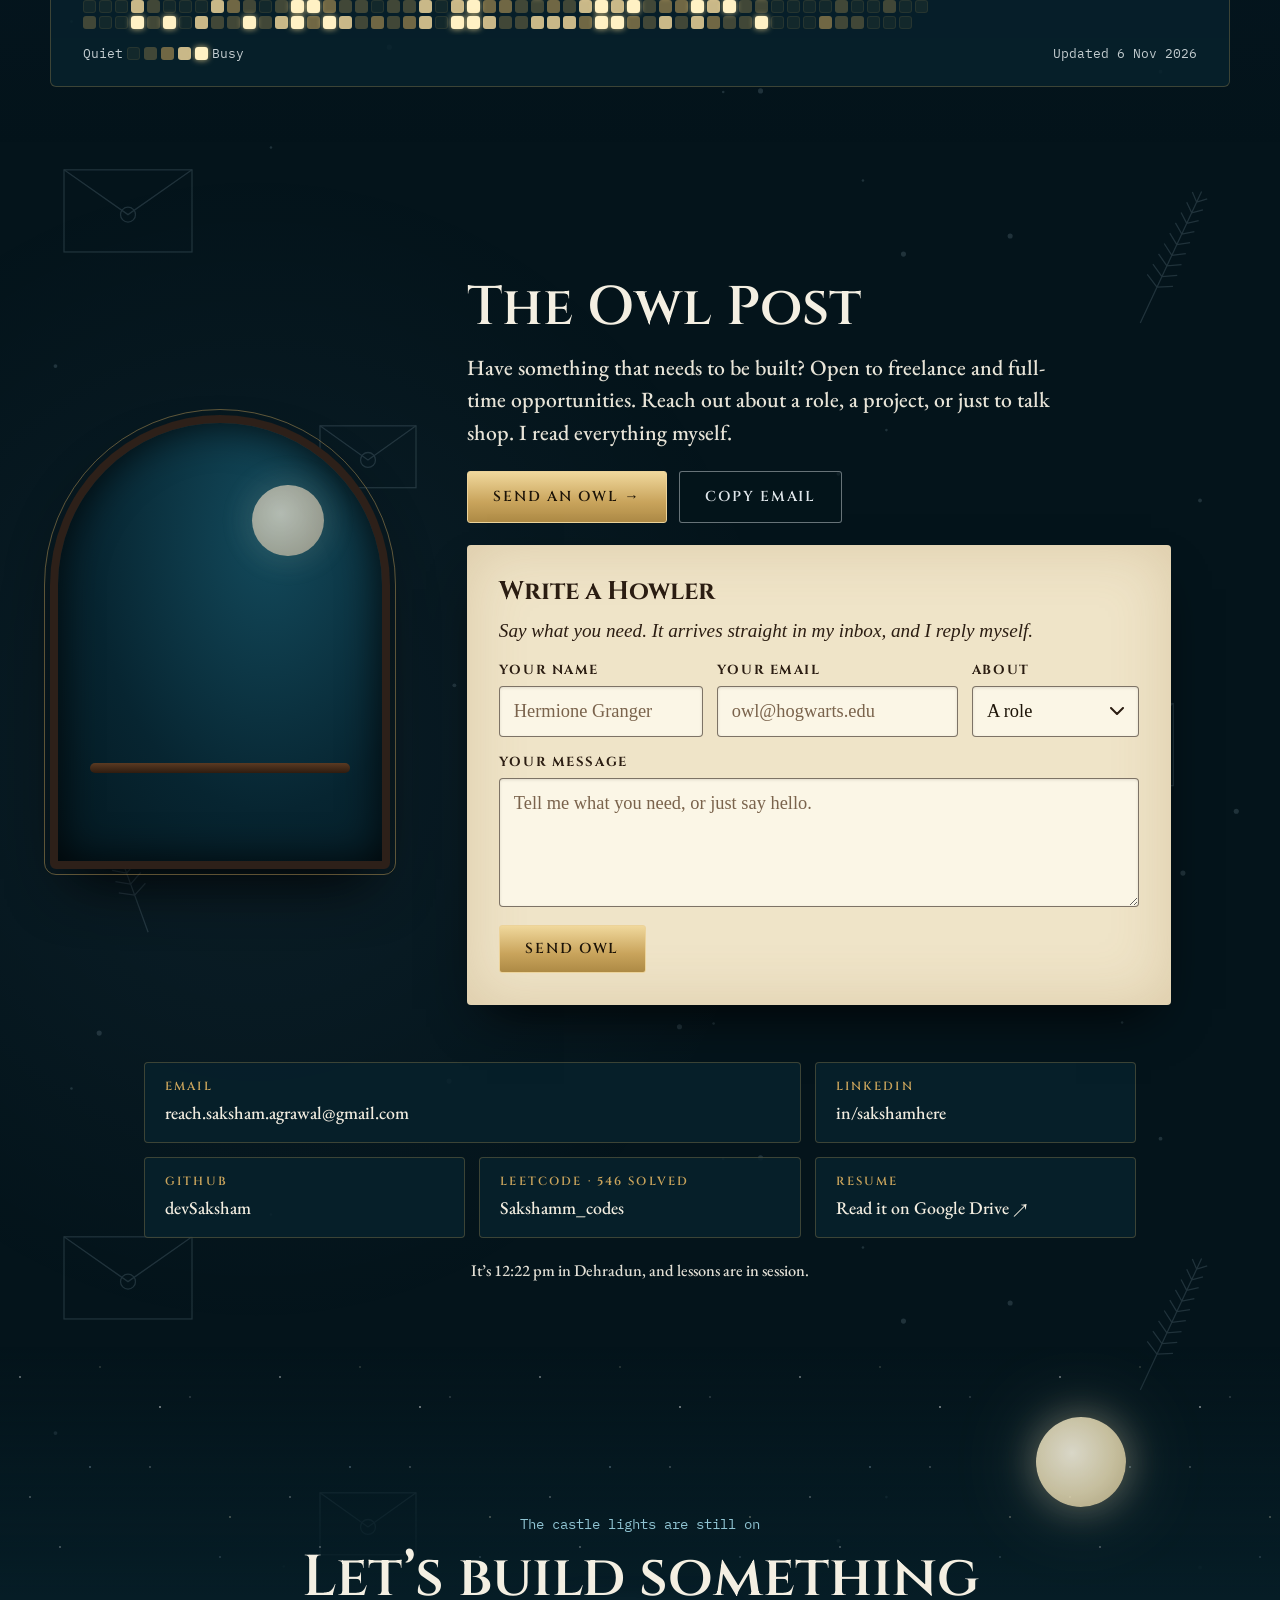
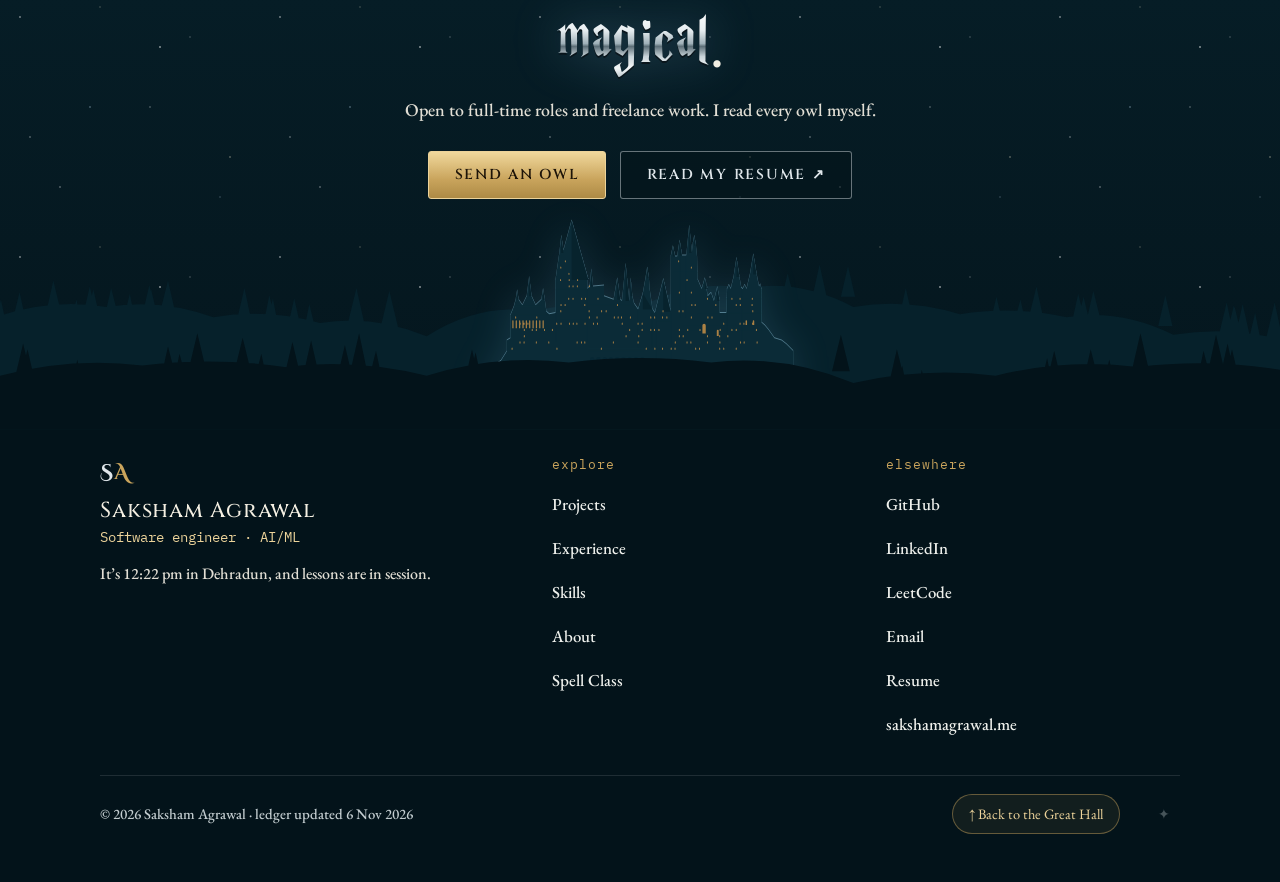
==== commit 008f50ed: "Send Owl stays in the top bar as the always-there call to action; the bar makes room for it on phone" ====
--- a/index.html
+++ b/index.html
@@ -37,7 +37,7 @@
 <link rel="preload" as="style" href="https://fonts.googleapis.com/css2?family=Cinzel+Decorative:wght@700&family=Cinzel:wght@400;500;600&family=EB+Garamond:ital,wght@0,400;0,500;0,600;1,400;1,500&family=IM+Fell+English:ital@0;1&family=IBM+Plex+Mono:wght@400&family=Old+Standard+TT:ital,wght@0,400;0,700;1,400&family=UnifrakturMaguntia&display=swap" onload="this.onload=null;this.rel='stylesheet'">
 <noscript><link rel="stylesheet" href="https://fonts.googleapis.com/css2?family=Cinzel+Decorative:wght@700&family=Cinzel:wght@400;500;600&family=EB+Garamond:ital,wght@0,400;0,500;0,600;1,400;1,500&family=IM+Fell+English:ital@0;1&family=IBM+Plex+Mono:wght@400&family=Old+Standard+TT:ital,wght@0,400;0,700;1,400&family=UnifrakturMaguntia&display=swap"></noscript>
 <link rel="preload" href="assets/HarryP-subset.woff" as="font" type="font/woff" crossorigin>
-<link rel="stylesheet" href="styles.css?v=20261106a">
+<link rel="stylesheet" href="styles.css?v=20261106c">
 <script>document.documentElement.classList.add('js');try{if(localStorage.getItem('entry')==='gate'&&!sessionStorage.getItem('entered'))document.documentElement.classList.add('gated')}catch(e){}</script>
 </head>
 <body>
@@ -137,6 +137,7 @@
   <a class="mono" href="#great-hall" aria-label="Saksham Agrawal, back to top">S<span>A</span></a>
   <button class="cmdk" type="button" data-open-palette aria-label="Open the command palette"><kbd>⌘K</kbd></button>
   <button class="music-btn" type="button" data-music aria-pressed="false" aria-label="Music" title="Music (M)"><svg class="note" viewBox="0 0 24 24" aria-hidden="true"><path d="M9 17.5V5.2l10-2.2v11.8" fill="none" stroke="currentColor" stroke-width="1.8" stroke-linejoin="round"/><ellipse cx="6.6" cy="17.6" rx="2.9" ry="2.3" fill="currentColor"/><ellipse cx="16.6" cy="15.2" rx="2.9" ry="2.3" fill="currentColor"/></svg><span class="eq" aria-hidden="true"><i></i><i></i><i></i><i></i></span><span class="music-nudge" aria-hidden="true">Play the castle’s music?</span></button>
+  <a class="btn btn-gold top-owl" href="#howler" data-send-owl>Send Owl</a>
   <button class="menu-btn" type="button" aria-expanded="false" aria-controls="nav">Menu</button>
   <nav class="plainnav" id="nav" aria-label="Sections">
     <a href="#room-of-requirement">Projects</a>
@@ -851,7 +852,7 @@
 
 <script src="analytics.js?v=20261106b" defer></script>
 <script src="music.js?v=20261106c" defer></script>
-<script src="main.js?v=20261106b" defer></script>
+<script src="main.js?v=20261106c" defer></script>
 <!-- anonymous click analytics, my own CausalFunnel project (only on the live hosts; localhost sends nothing) -->
 <script src="https://causalfunnel-analytics.netlify.app/tracker.js" data-hosts="devsaksham.github.io,sakshamagrawal.me,www.sakshamagrawal.me" data-strip-query defer></script>
 </body>
--- a/styles.css
+++ b/styles.css
@@ -919,6 +919,14 @@
 .topbar .music-btn { order: 4; margin-left: .5rem; }
 .sc-page .topbar .music-btn { margin-left: 1rem; }
 @media (max-width: 860px) { .topbar .music-btn { order: 0; margin-left: 0; } }
+/* the always-there call to action: the last thing in the top bar on desktop, beside Menu on phones */
+.top-owl { order: 5; margin-left: .5rem; min-height: 36px; padding: 0 .95rem; font-size: .74rem; white-space: nowrap; }
+@media (max-width: 860px) { .top-owl { order: 0; margin-left: 0; min-height: 44px; } }
+@media (min-width: 861px) and (max-width: 1080px) { /* small laptops: tighten the links so everything stays on one line (the ⌘K keys still work) */
+  .topbar { gap: .8rem; } .topbar .cmdk { display: none; }
+  .plainnav { gap: .9rem; } .plainnav a { letter-spacing: .08em; white-space: nowrap; }
+}
+@media (max-width: 560px) { .topbar { gap: .6rem; } .topbar .cmdk { display: none; } .menu-btn { margin-left: 0; } } /* ⌘K is a keyboard shortcut: phones need the room */
 /* paused: a music note, so it reads as a music button at a glance; playing: the swaying bars */
 .music-btn .note, .music-btn .eq { grid-area: 1 / 1; transition: opacity .35s ease, transform .35s ease; }
 .music-btn .note { width: 18px; height: 18px; color: var(--gold-hi); }
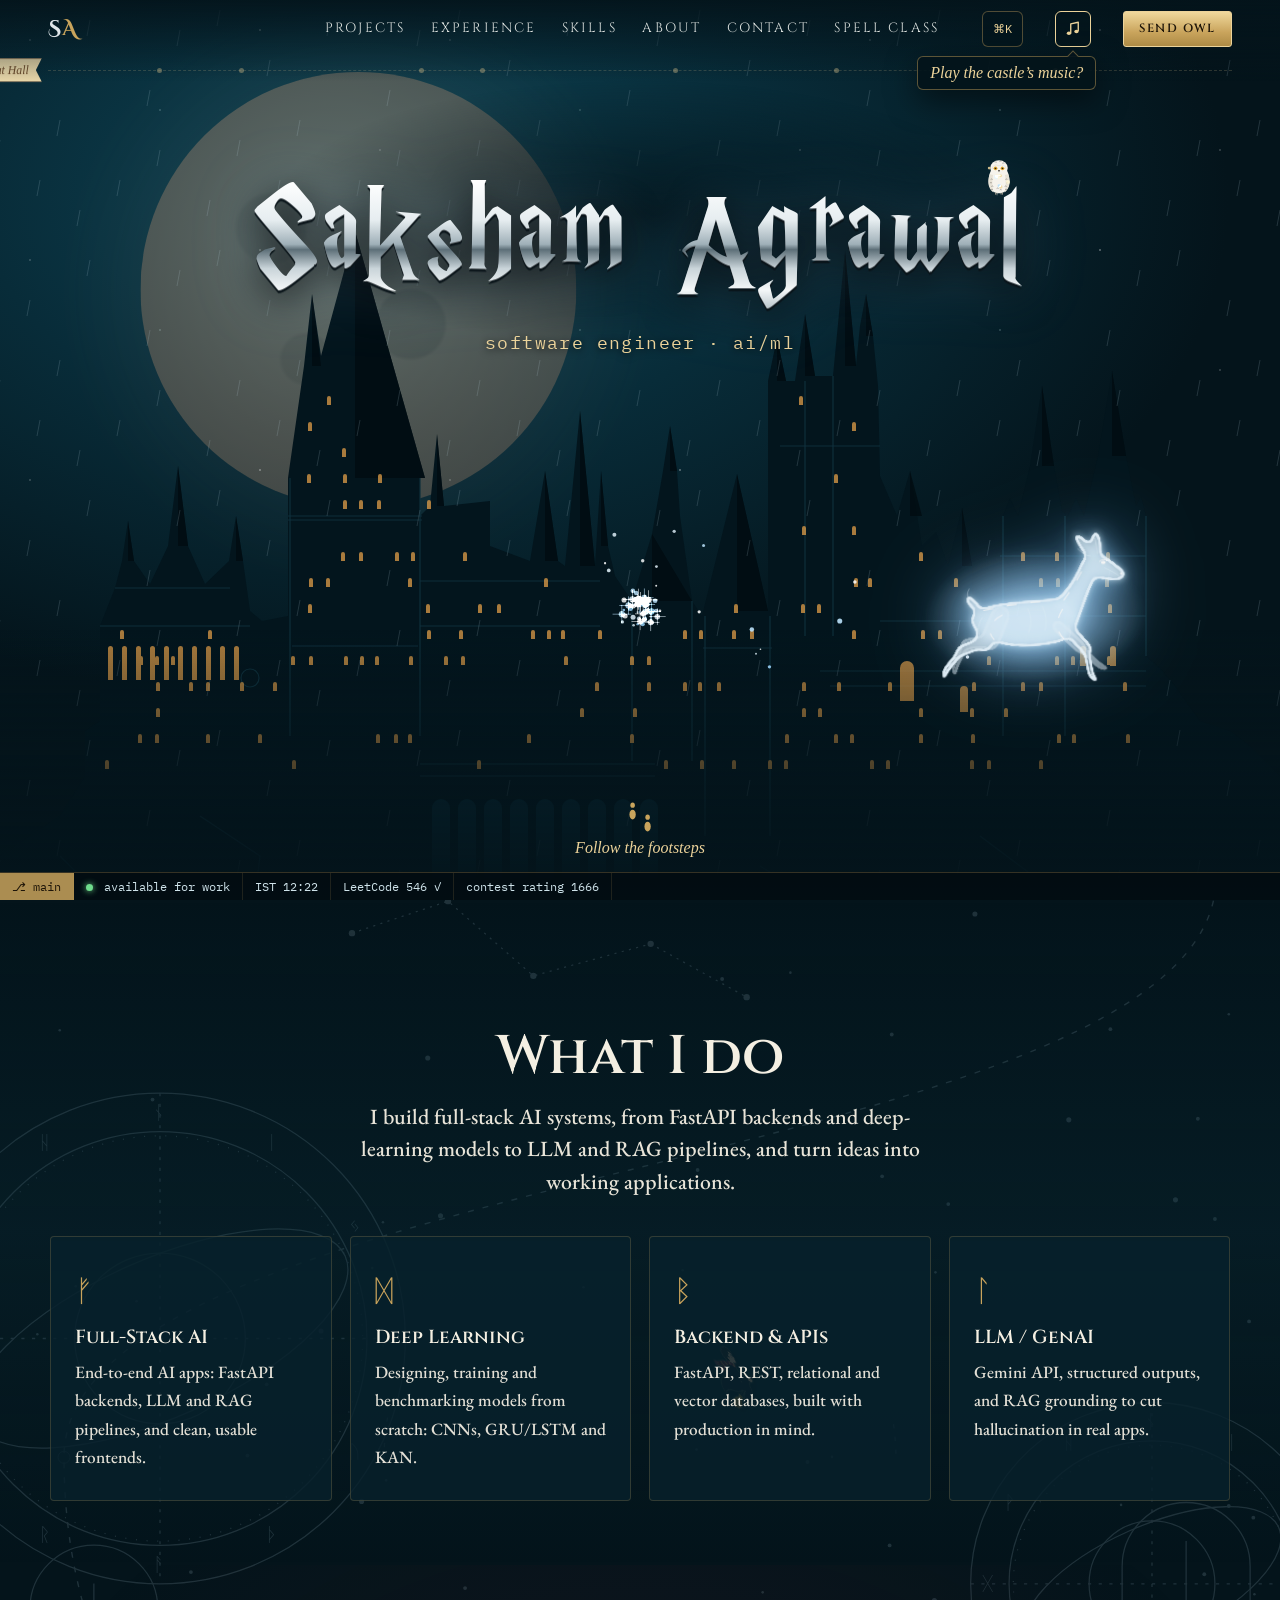
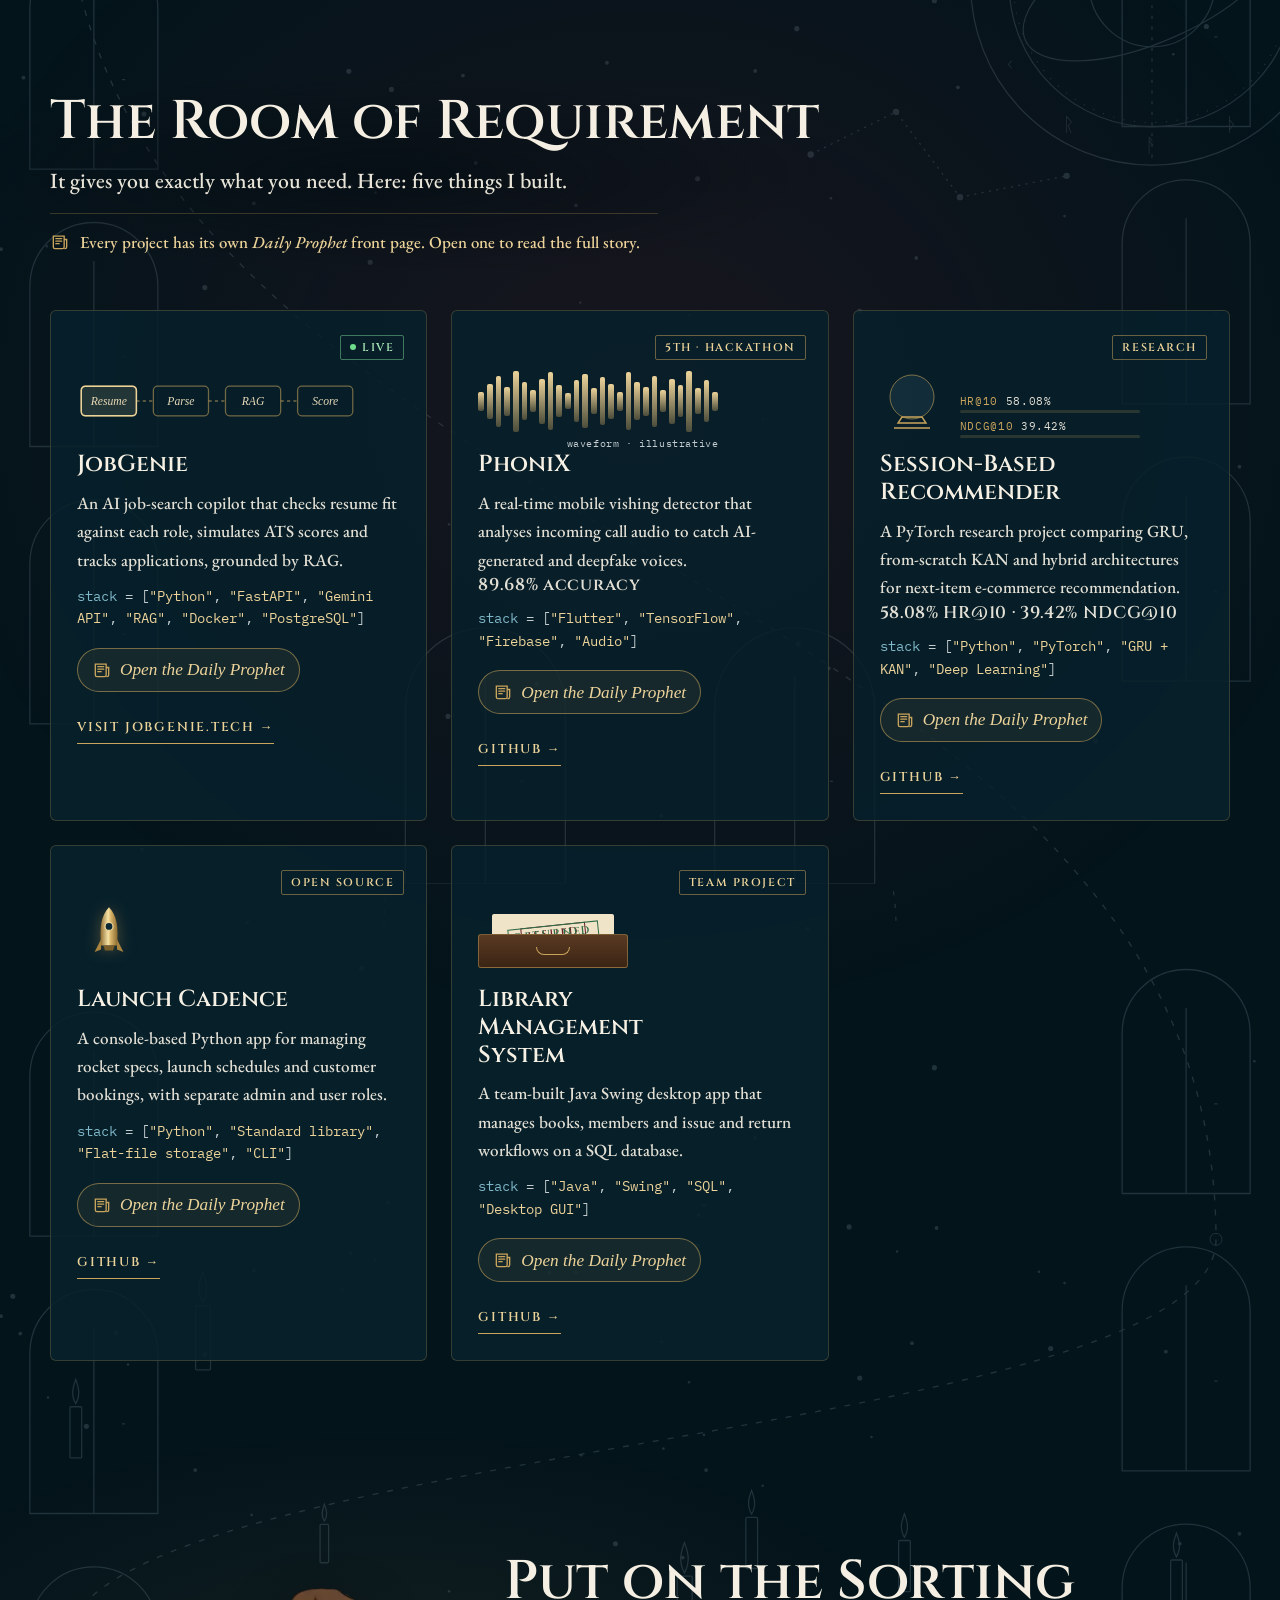
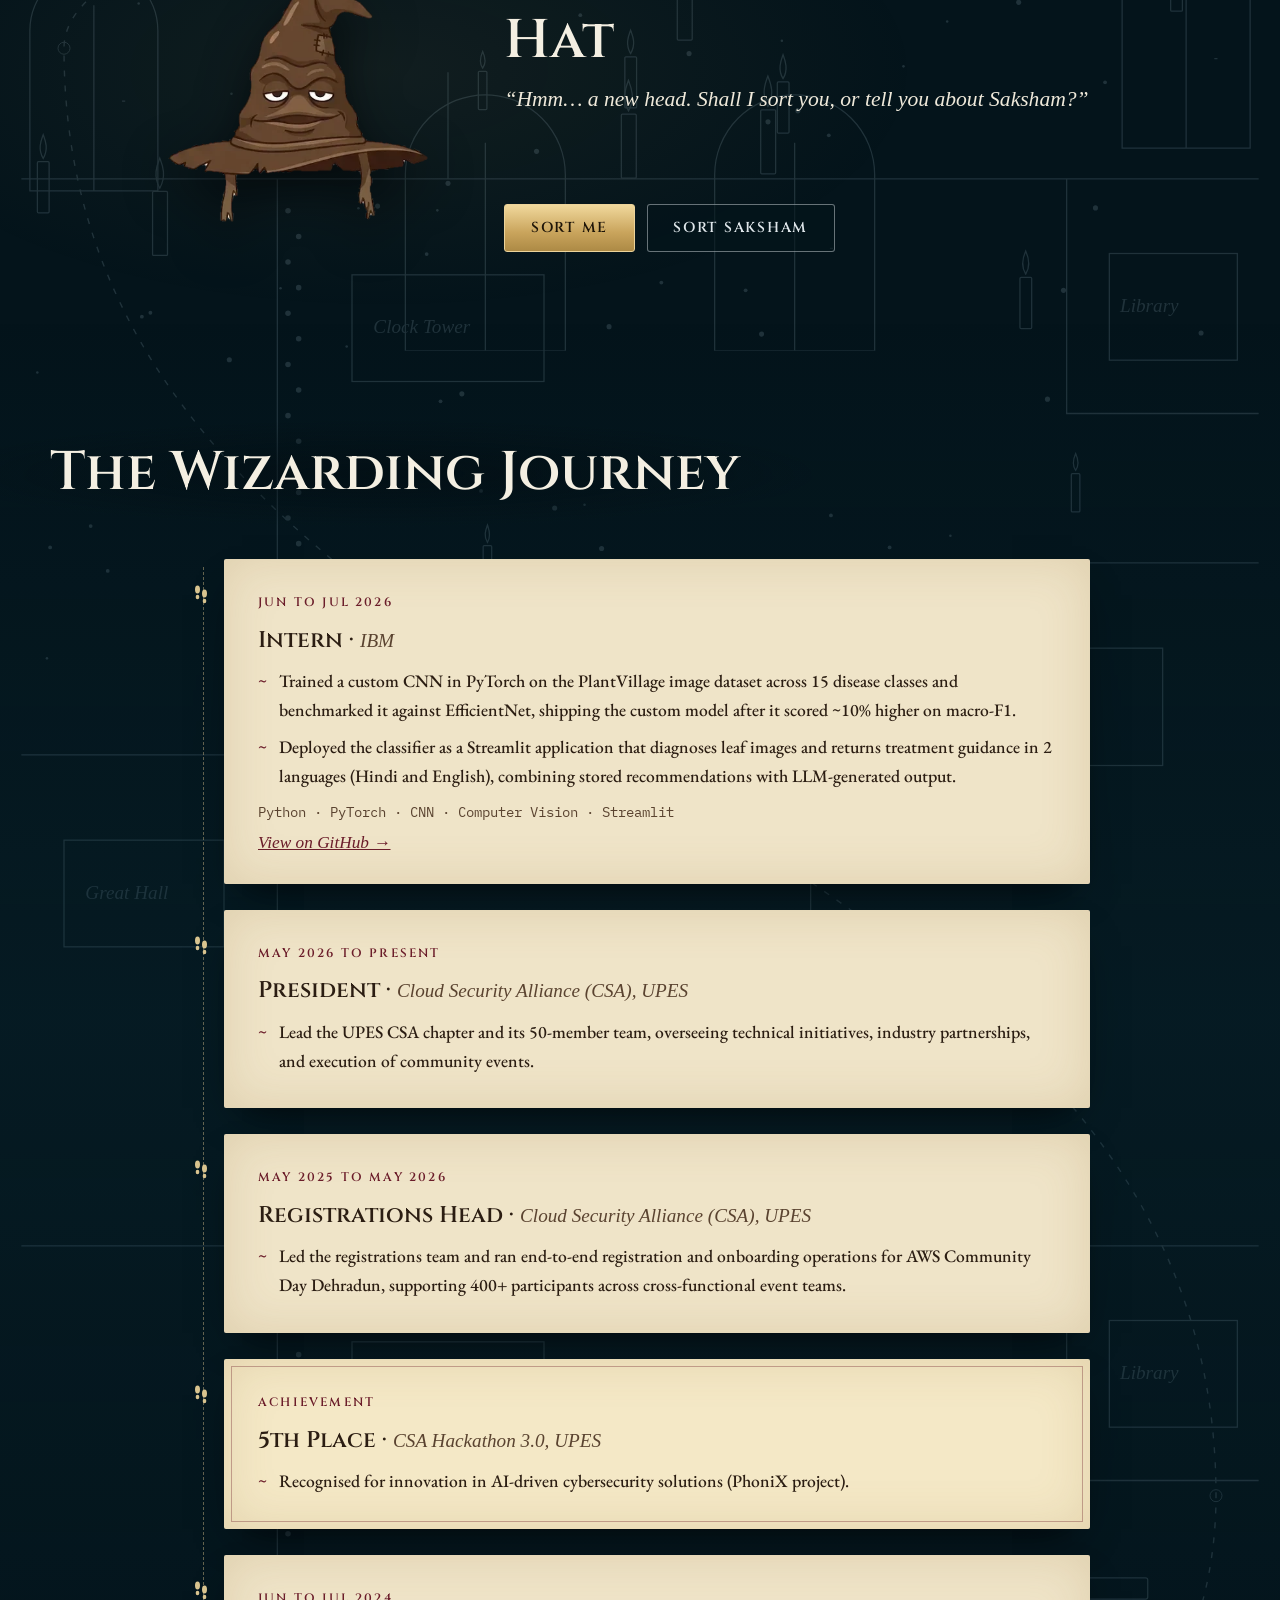
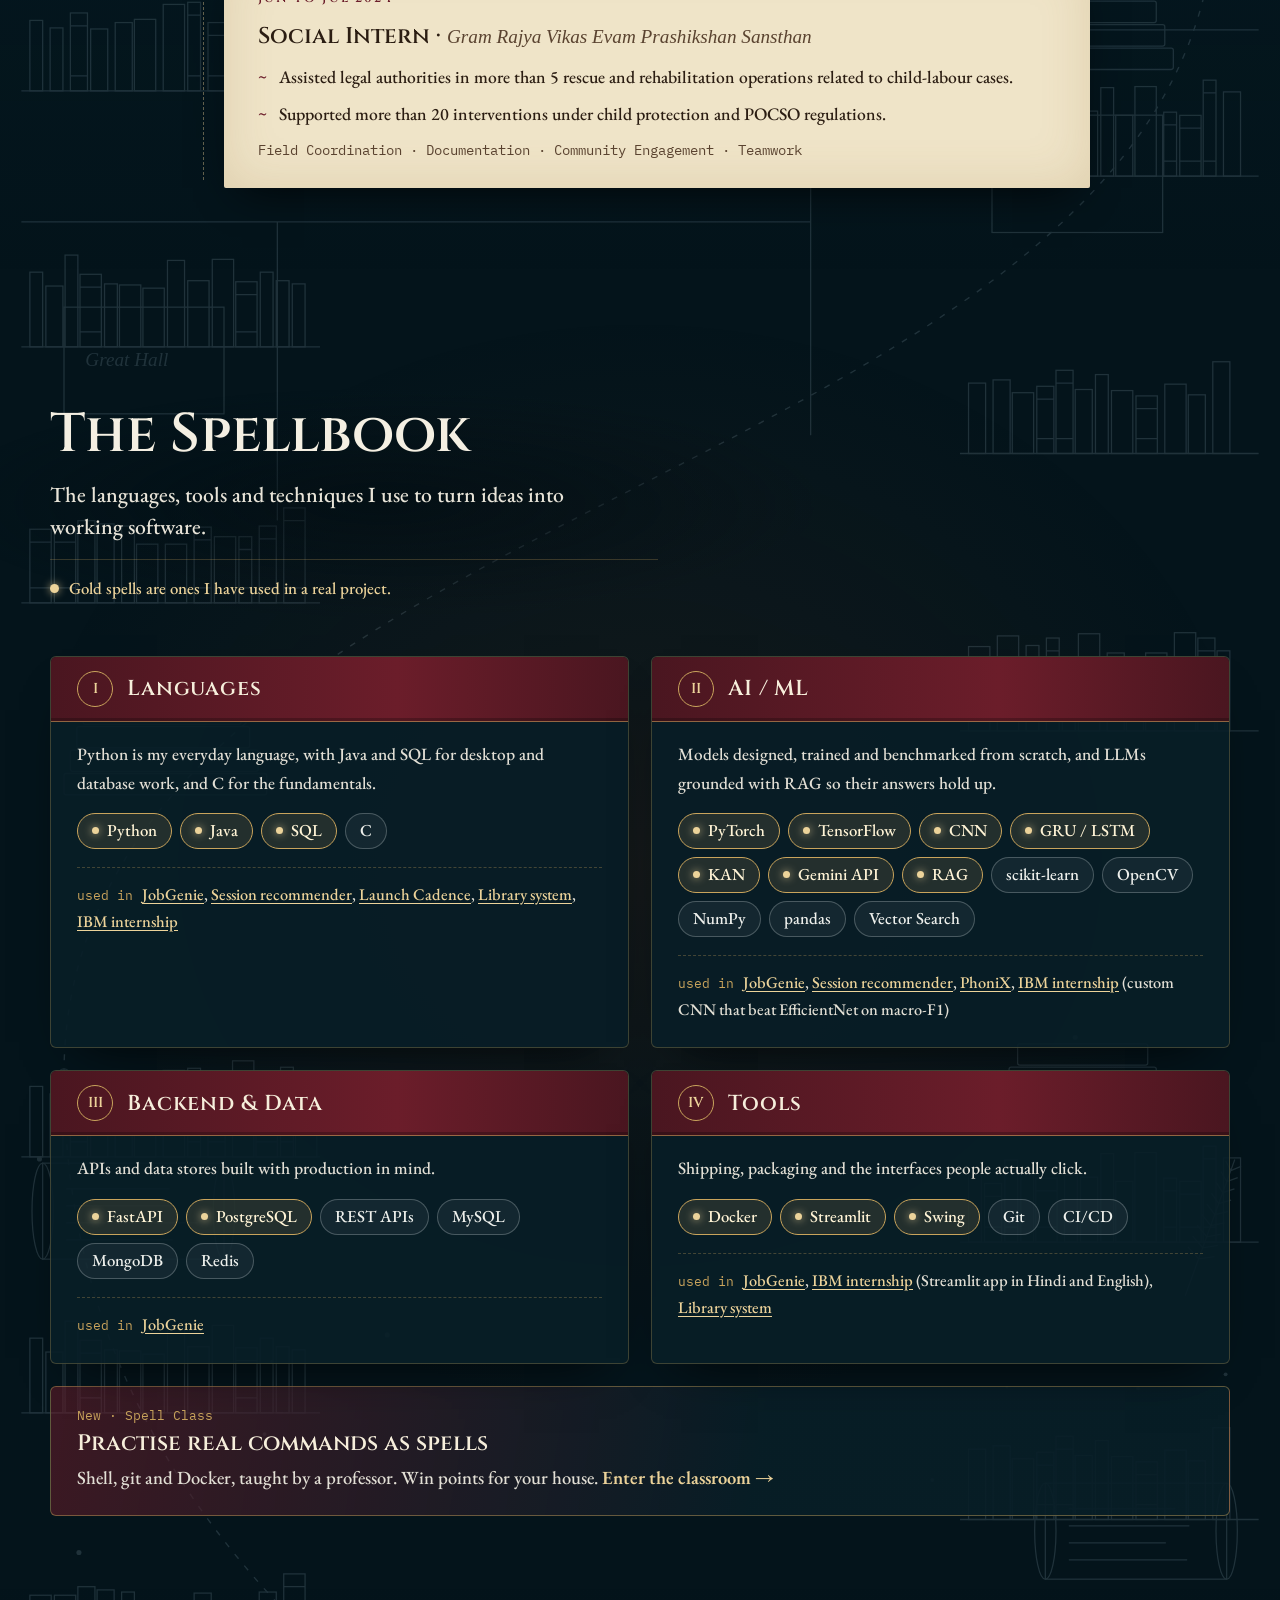
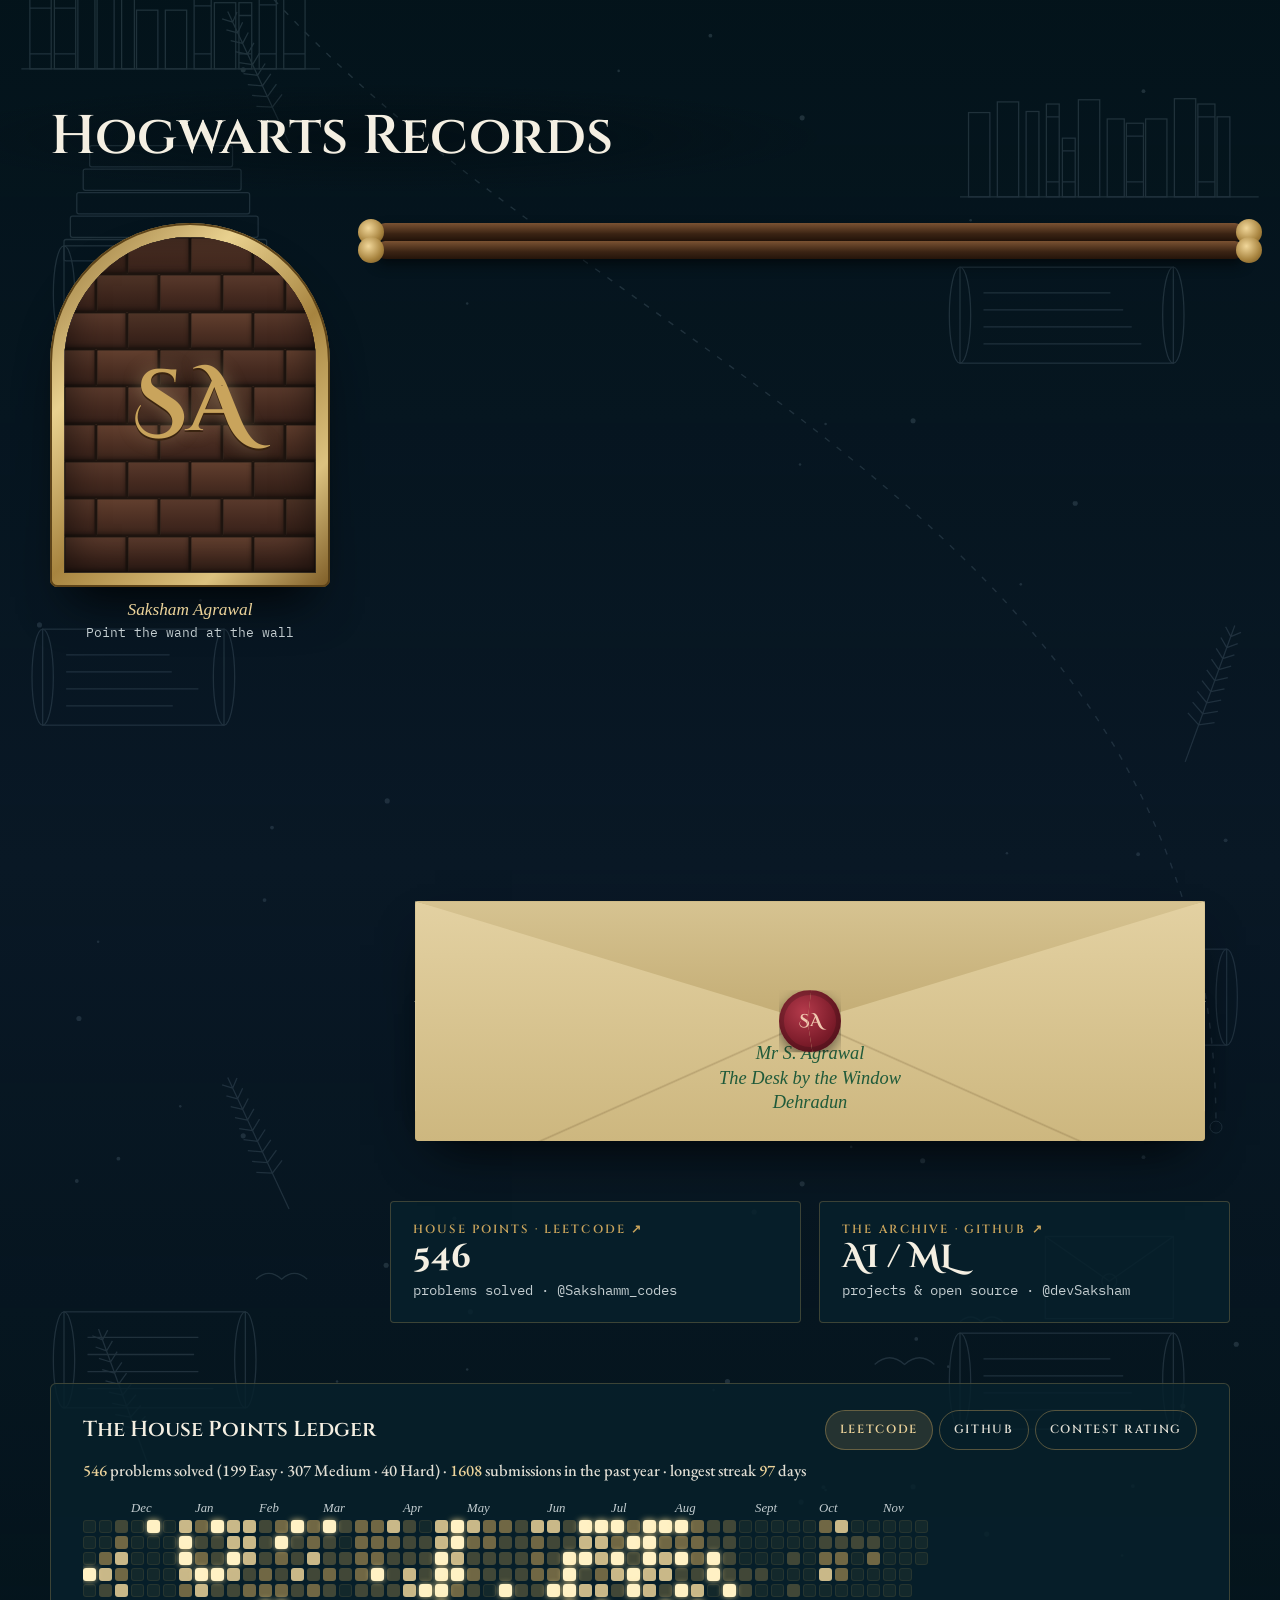
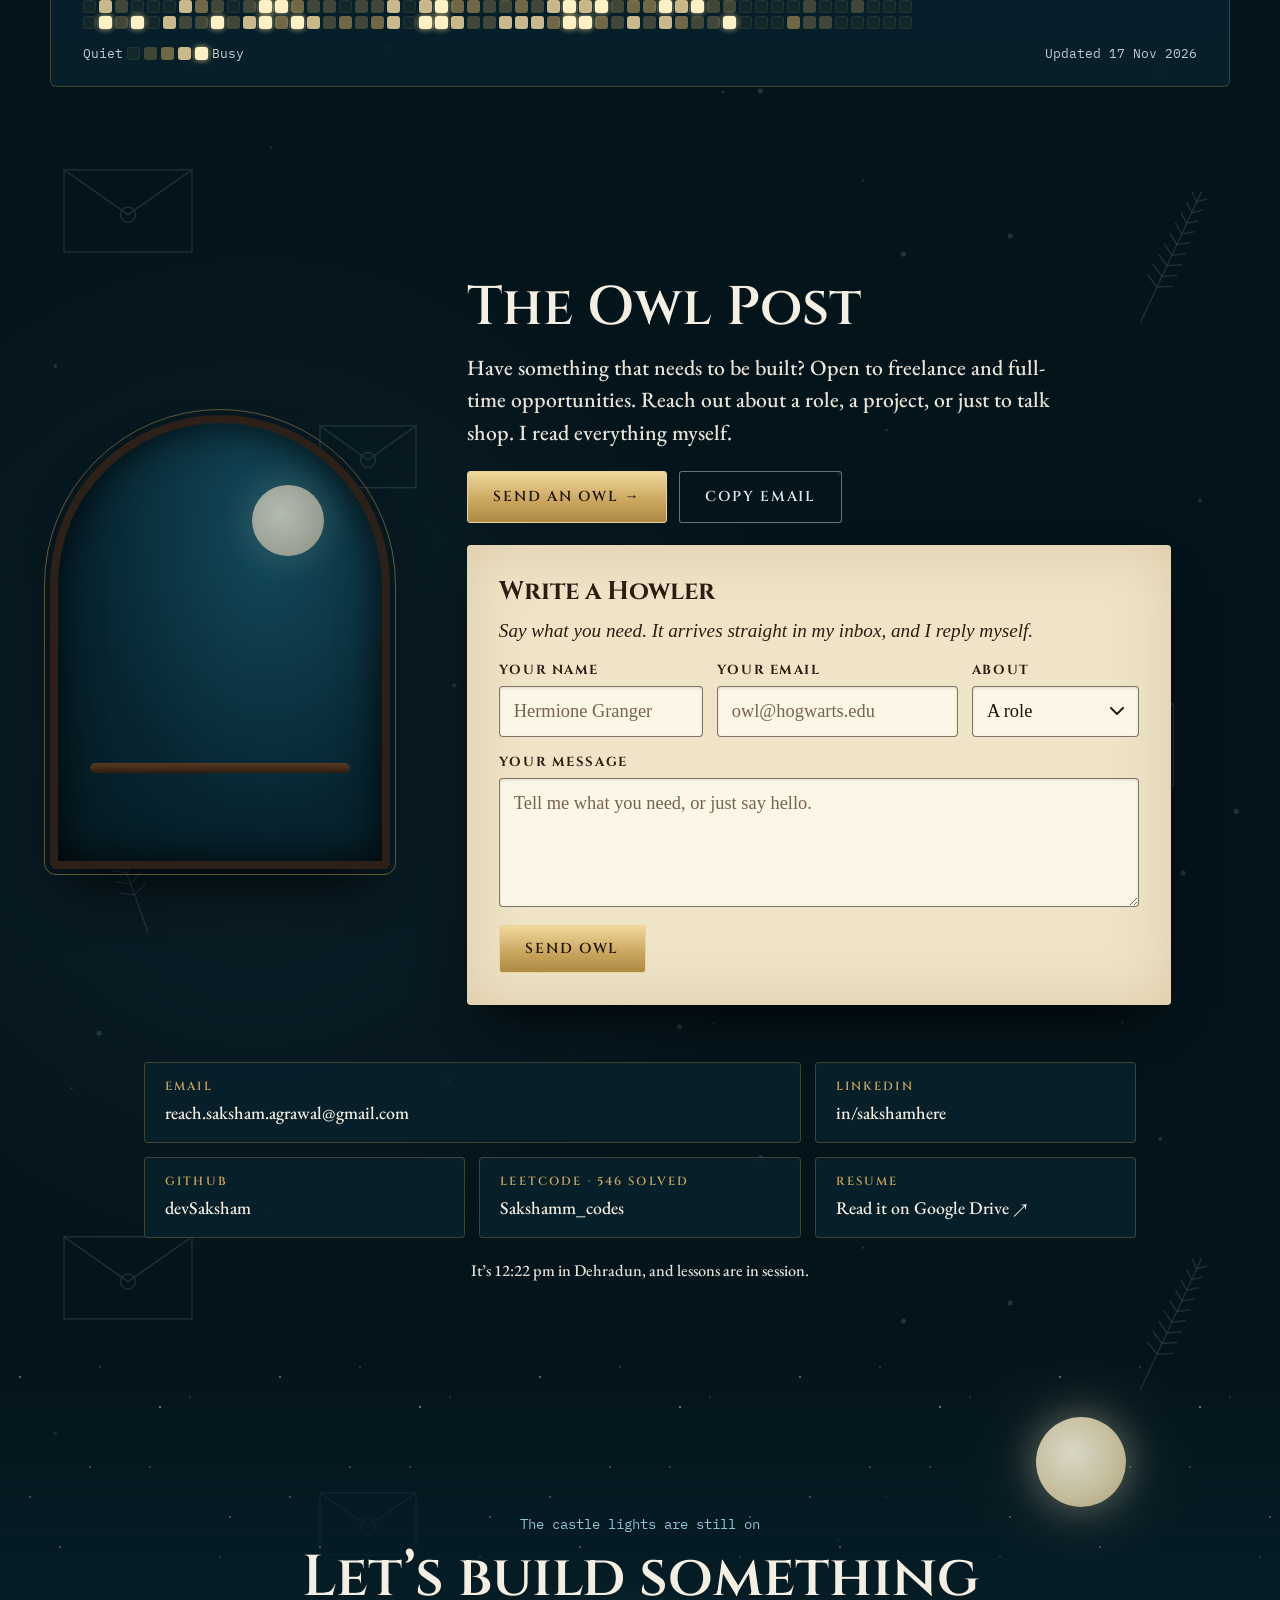
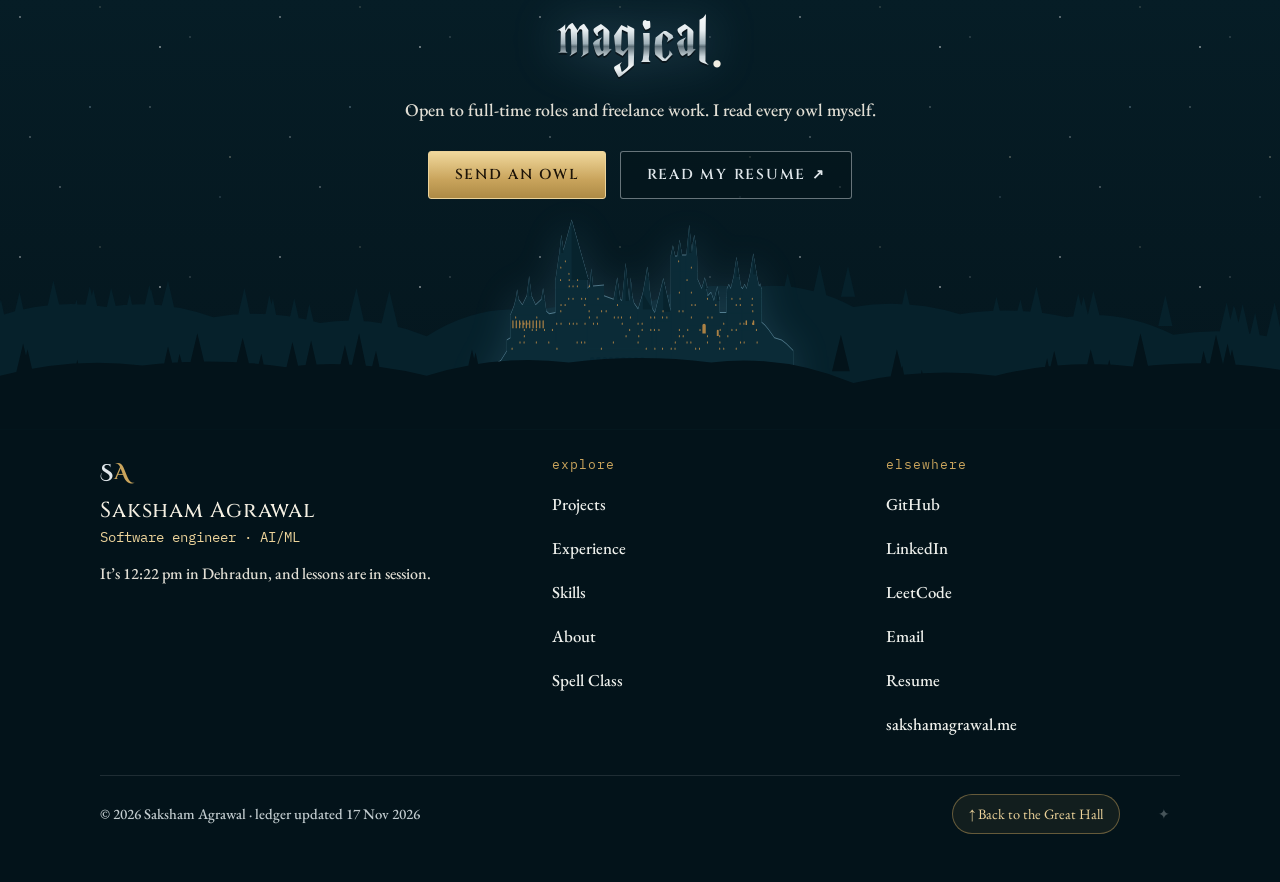
==== commit cf01af15: "Update meta tags and structured data for portfolio" ====
--- a/index.html
+++ b/index.html
@@ -1,36 +1,84 @@
 <!doctype html>
 <html lang="en">
 <head>
+
 <meta charset="utf-8">
 <meta name="viewport" content="width=device-width, initial-scale=1">
+
 <title>Saksham Agrawal · Software Engineer &amp; AI/ML Builder</title>
-<meta name="description" content="Saksham Agrawal, final-year CSE (AI/ML) student and aspiring software engineer. Full-stack AI systems, deep learning, and backend engineering.">
+<meta name="description" content="Saksham Agrawal, CSE (AI/ML) student and aspiring software engineer. Building full-stack AI systems, deep learning applications, and backend services.">
 <meta name="theme-color" content="#04141b">
-<!-- the site address lives here and in sitemap.xml: change both if it moves to its own domain -->
-<link rel="canonical" href="https://devsaksham.github.io/portfolius/">
+<link rel="canonical" href="https://sakshamagrawal.me/">
 <meta name="author" content="Saksham Agrawal">
 <meta name="robots" content="index, follow, max-image-preview:large">
+
+<!-- Open Graph -->
 <meta property="og:type" content="website">
 <meta property="og:site_name" content="Portfolius">
 <meta property="og:locale" content="en_IN">
-<meta property="og:url" content="https://devsaksham.github.io/portfolius/">
-<meta property="og:title" content="Saksham Agrawal · Software Engineer & AI/ML Builder">
+<meta property="og:url" content="https://sakshamagrawal.me/">
+<meta property="og:title" content="Saksham Agrawal · Software Engineer &amp; AI/ML Builder">
 <meta property="og:description" content="Full-stack AI systems, deep learning, and backend engineering. Step inside.">
-<meta property="og:image" content="https://devsaksham.github.io/portfolius/assets/share.jpg">
+<meta property="og:image" content="https://sakshamagrawal.me/assets/share.jpg">
 <meta property="og:image:width" content="1200">
 <meta property="og:image:height" content="630">
 <meta property="og:image:alt" content="Saksham Agrawal, software engineer, AI/ML, in silver Hogwarts lettering under a night sky">
+
+<!-- Twitter / X -->
 <meta name="twitter:card" content="summary_large_image">
 <meta name="twitter:title" content="Saksham Agrawal · Software Engineer &amp; AI/ML Builder">
 <meta name="twitter:description" content="Full-stack AI systems, deep learning, and backend engineering. Step inside.">
-<meta name="twitter:image" content="https://devsaksham.github.io/portfolius/assets/share.jpg">
-<!-- Search Console / Bing verification tags go here, e.g. <meta name="google-site-verification" content="..."> -->
+<meta name="twitter:image" content="https://sakshamagrawal.me/assets/share.jpg">
+
+<!-- Search Console / Bing verification tags go here -->
+
+<!-- Structured data -->
 <script type="application/ld+json">
-{"@context":"https://schema.org","@graph":[
- {"@type":"WebSite","@id":"https://devsaksham.github.io/portfolius/#site","url":"https://devsaksham.github.io/portfolius/","name":"Portfolius","alternateName":"Saksham Agrawal's portfolio","inLanguage":"en"},
- {"@type":"Person","@id":"https://devsaksham.github.io/portfolius/#saksham","name":"Saksham Agrawal","url":"https://devsaksham.github.io/portfolius/","image":"https://devsaksham.github.io/portfolius/assets/share.jpg","jobTitle":"Software Engineer","description":"Final-year CSE (AI/ML) student building full-stack AI systems, deep learning models and backend services.","alumniOf":{"@type":"CollegeOrUniversity","name":"UPES"},"knowsAbout":["Python","FastAPI","Machine Learning","Deep Learning","LLMs","RAG","PyTorch","TensorFlow","Docker","SQL"],"sameAs":["https://sakshamagrawal.me/","https://github.com/devSaksham","https://www.linkedin.com/in/sakshamhere/","https://leetcode.com/u/Sakshamm_codes/"]}
-]}
+{
+  "@context": "https://schema.org",
+  "@graph": [
+    {
+      "@type": "WebSite",
+      "@id": "https://sakshamagrawal.me/#site",
+      "url": "https://sakshamagrawal.me/",
+      "name": "Portfolius",
+      "alternateName": "Saksham Agrawal's portfolio",
+      "inLanguage": "en-IN"
+    },
+    {
+      "@type": "Person",
+      "@id": "https://sakshamagrawal.me/#saksham",
+      "name": "Saksham Agrawal",
+      "url": "https://sakshamagrawal.me/",
+      "image": "https://sakshamagrawal.me/assets/share.jpg",
+      "jobTitle": "Software Engineer",
+      "description": "CSE (AI/ML) student building full-stack AI systems, deep learning models, and backend services.",
+      "alumniOf": {
+        "@type": "CollegeOrUniversity",
+        "name": "UPES"
+      },
+      "knowsAbout": [
+        "Python",
+        "FastAPI",
+        "Machine Learning",
+        "Deep Learning",
+        "Large Language Models",
+        "Retrieval-Augmented Generation",
+        "PyTorch",
+        "TensorFlow",
+        "Docker",
+        "SQL"
+      ],
+      "sameAs": [
+        "https://github.com/devSaksham",
+        "https://www.linkedin.com/in/sakshamhere/",
+        "https://leetcode.com/u/Sakshamm_codes/"
+      ]
+    }
+  ]
+}
 </script>
+
 <link rel="icon" href="data:image/svg+xml,%3Csvg xmlns='http://www.w3.org/2000/svg' viewBox='0 0 64 64'%3E%3Crect width='64' height='64' rx='14' fill='%2304141b'/%3E%3Cpath d='M18 50 46 14' stroke='%236a4426' stroke-width='5' stroke-linecap='round'/%3E%3Ccircle cx='47' cy='13' r='5' fill='%23bfe8ff'/%3E%3C/svg%3E">
 <link rel="preconnect" href="https://fonts.googleapis.com">
 <link rel="preconnect" href="https://fonts.gstatic.com" crossorigin>
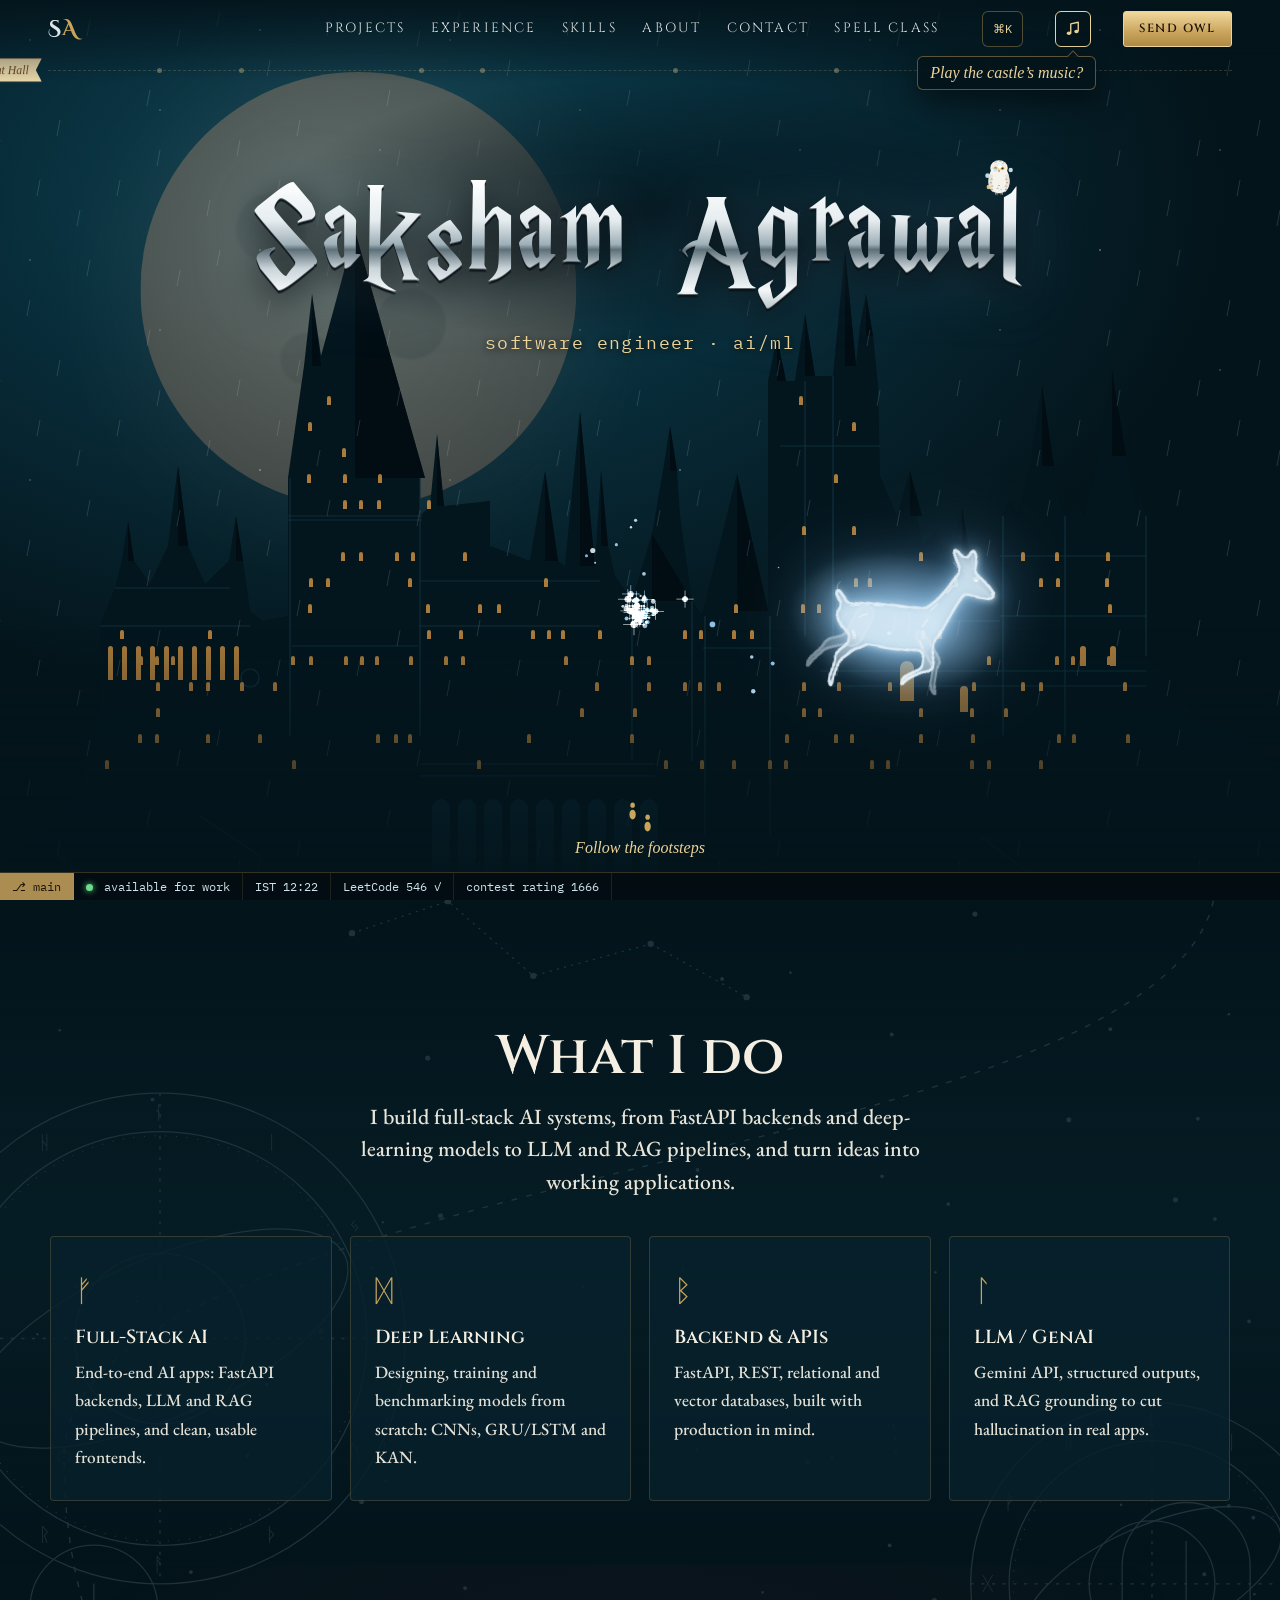
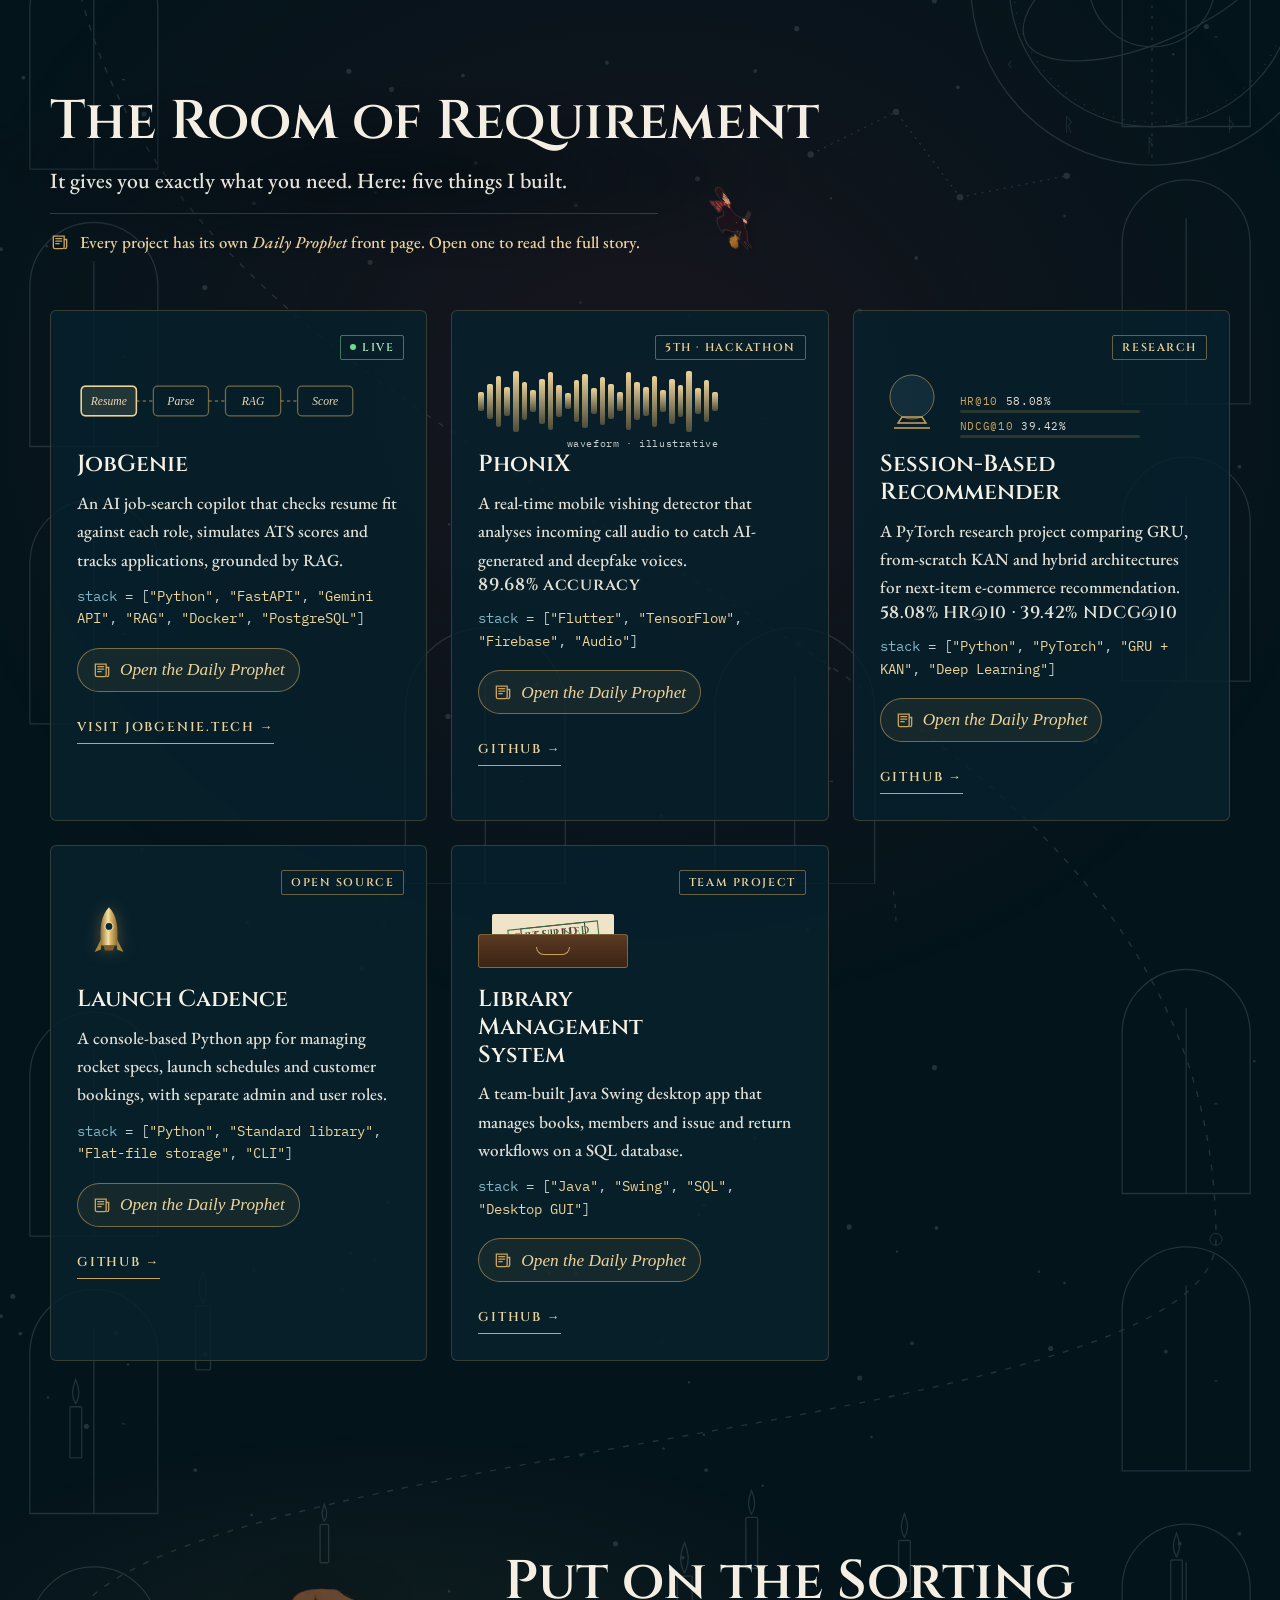
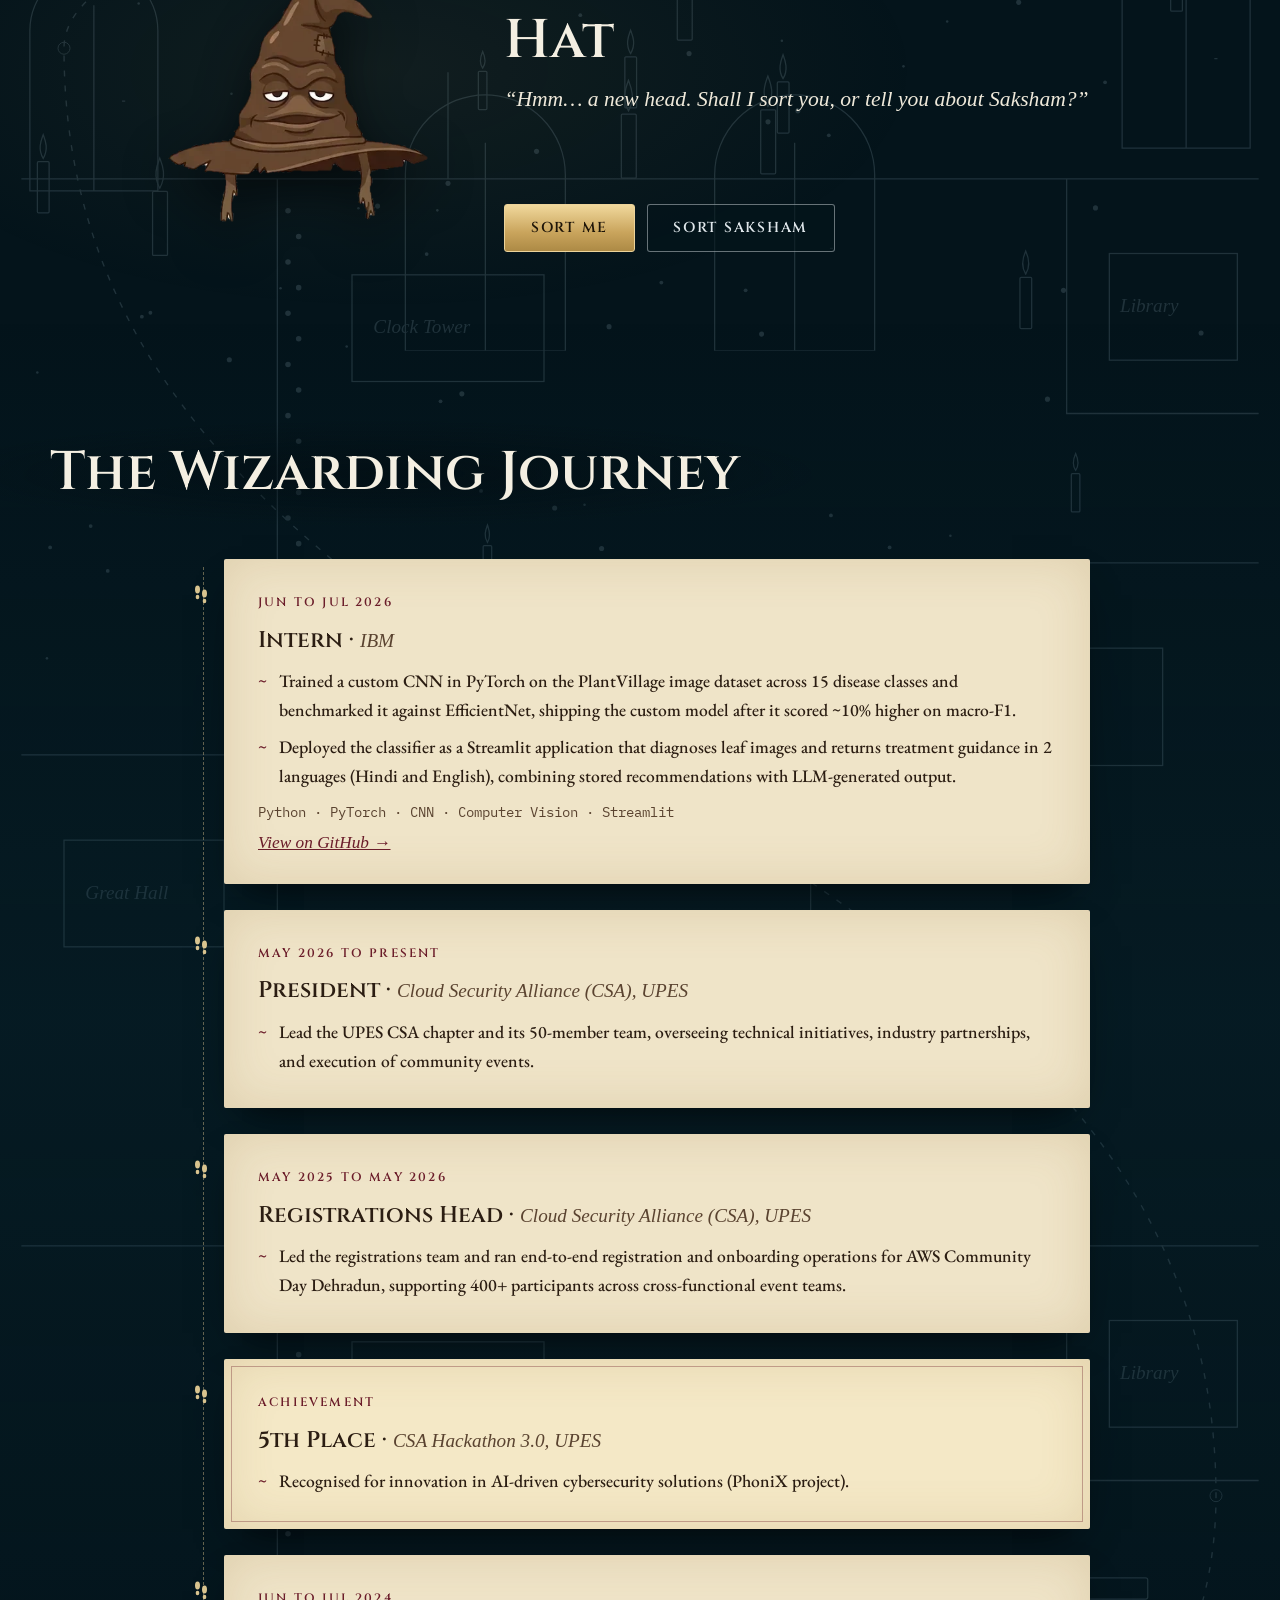
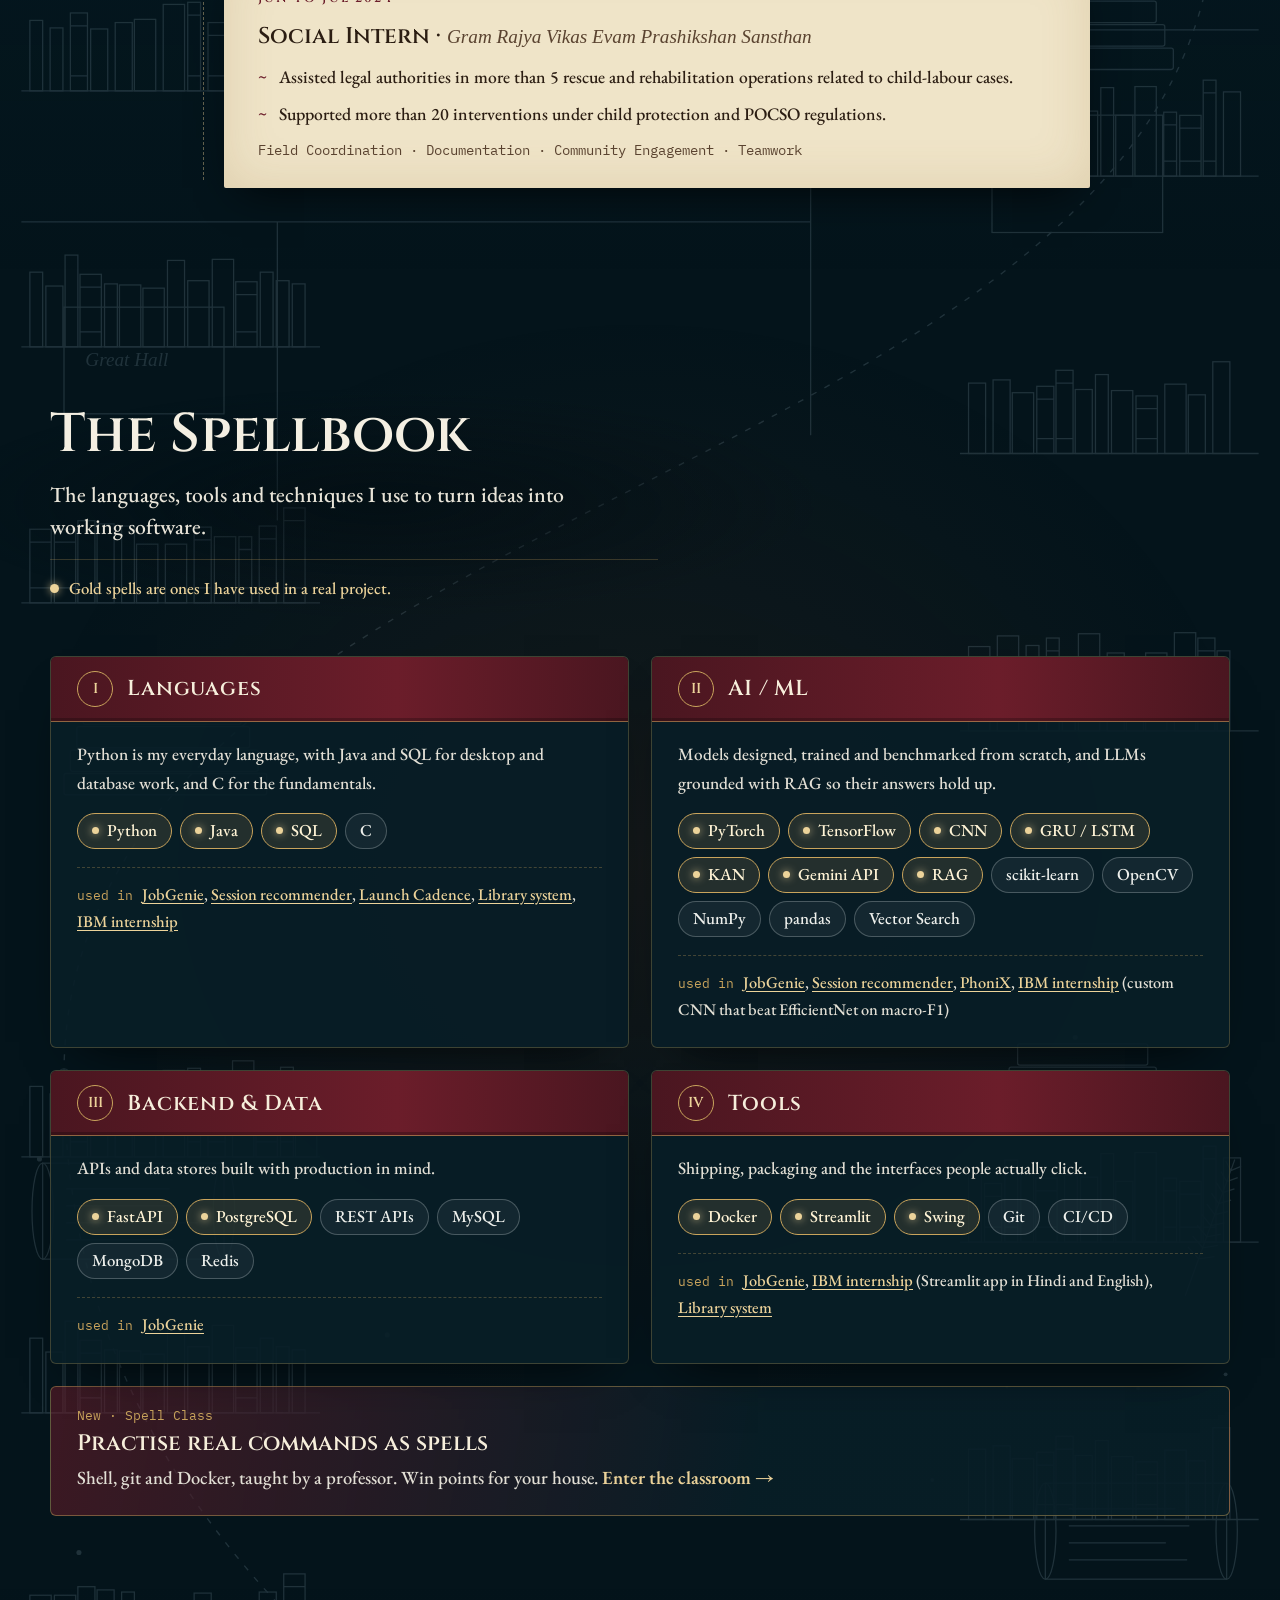
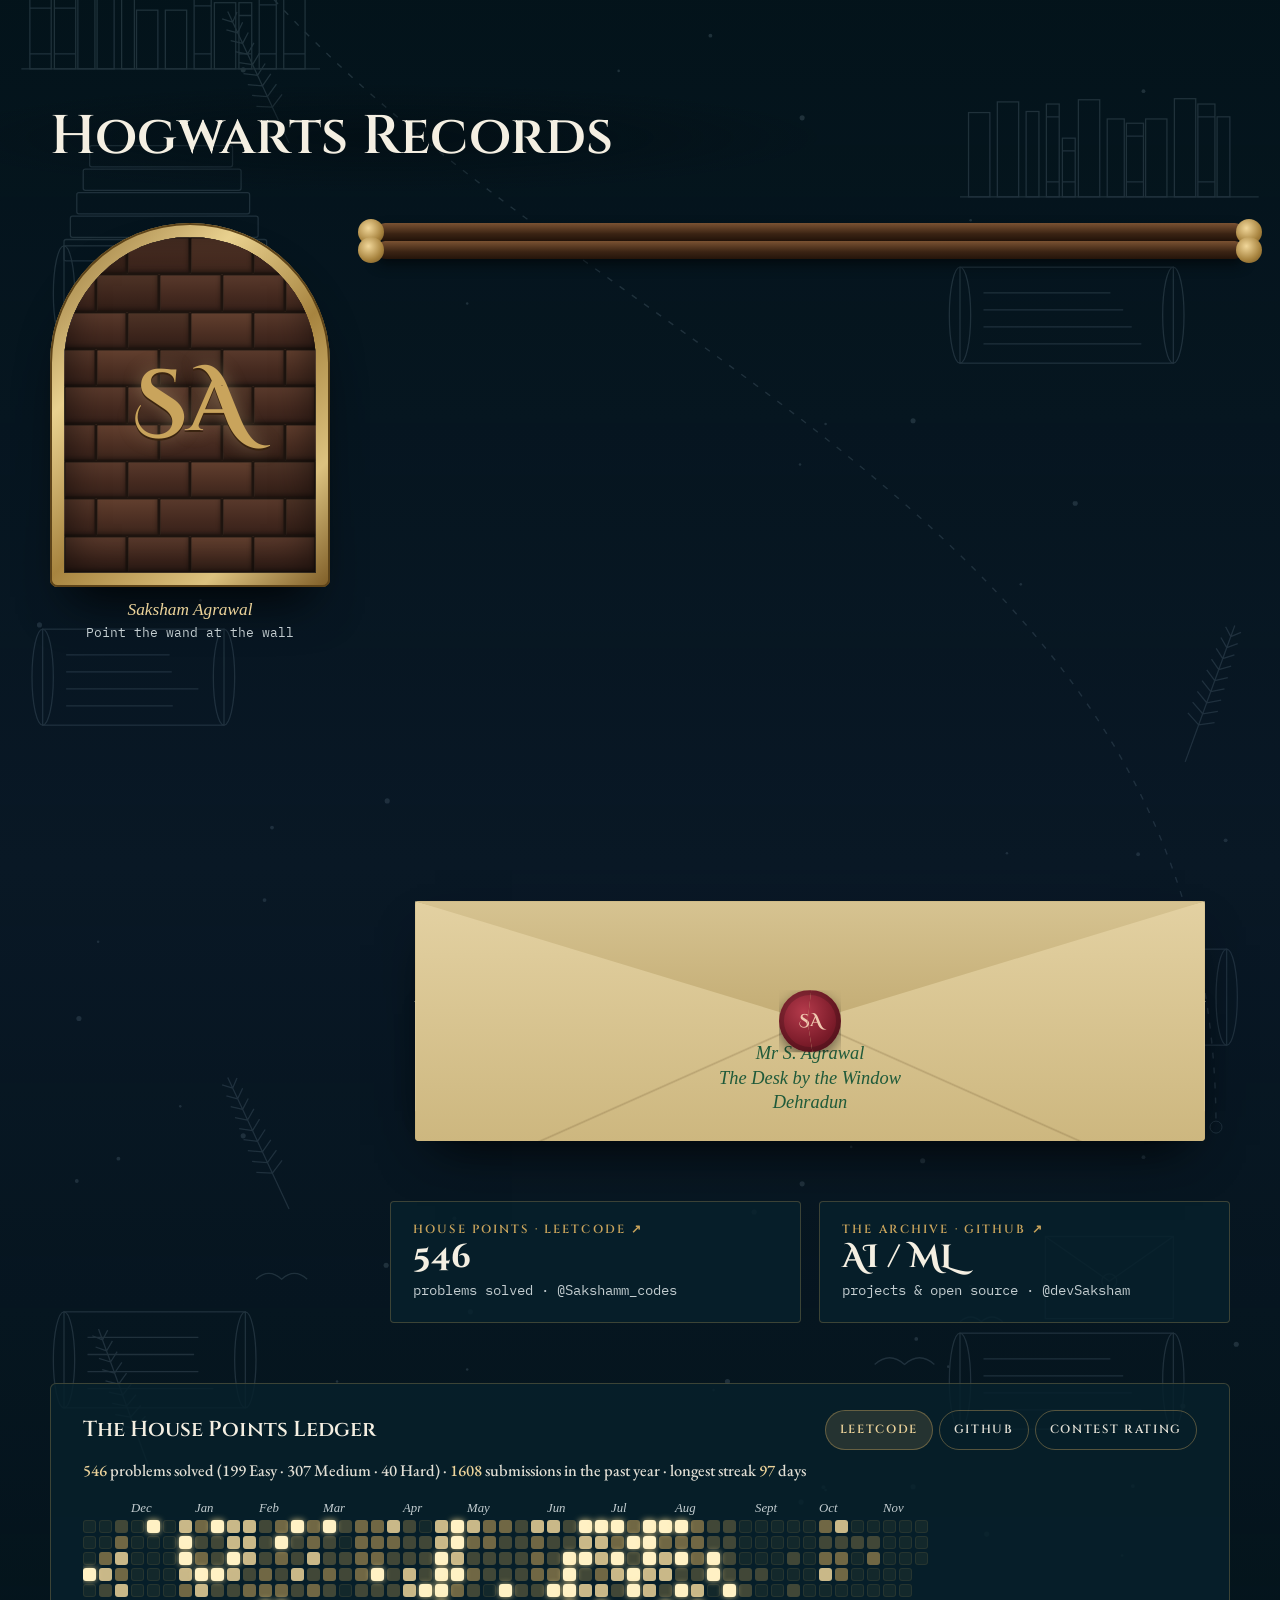
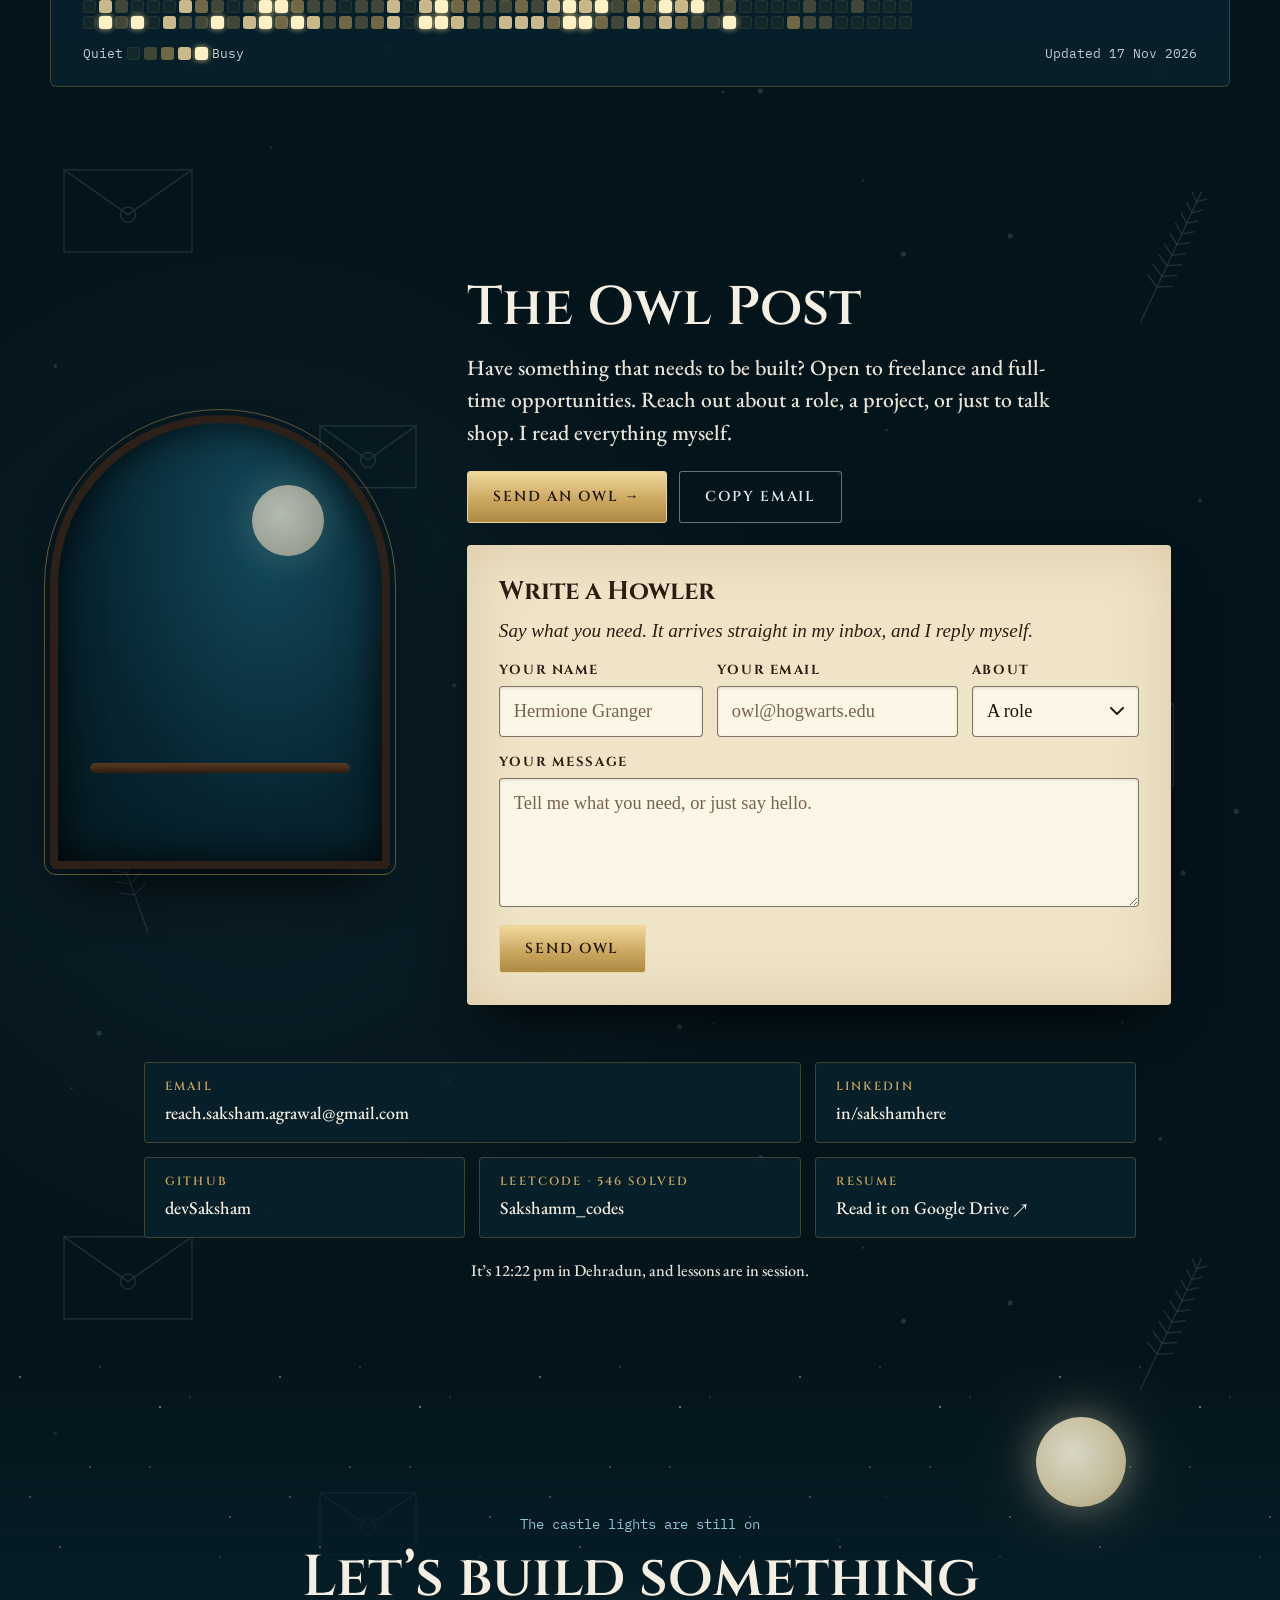
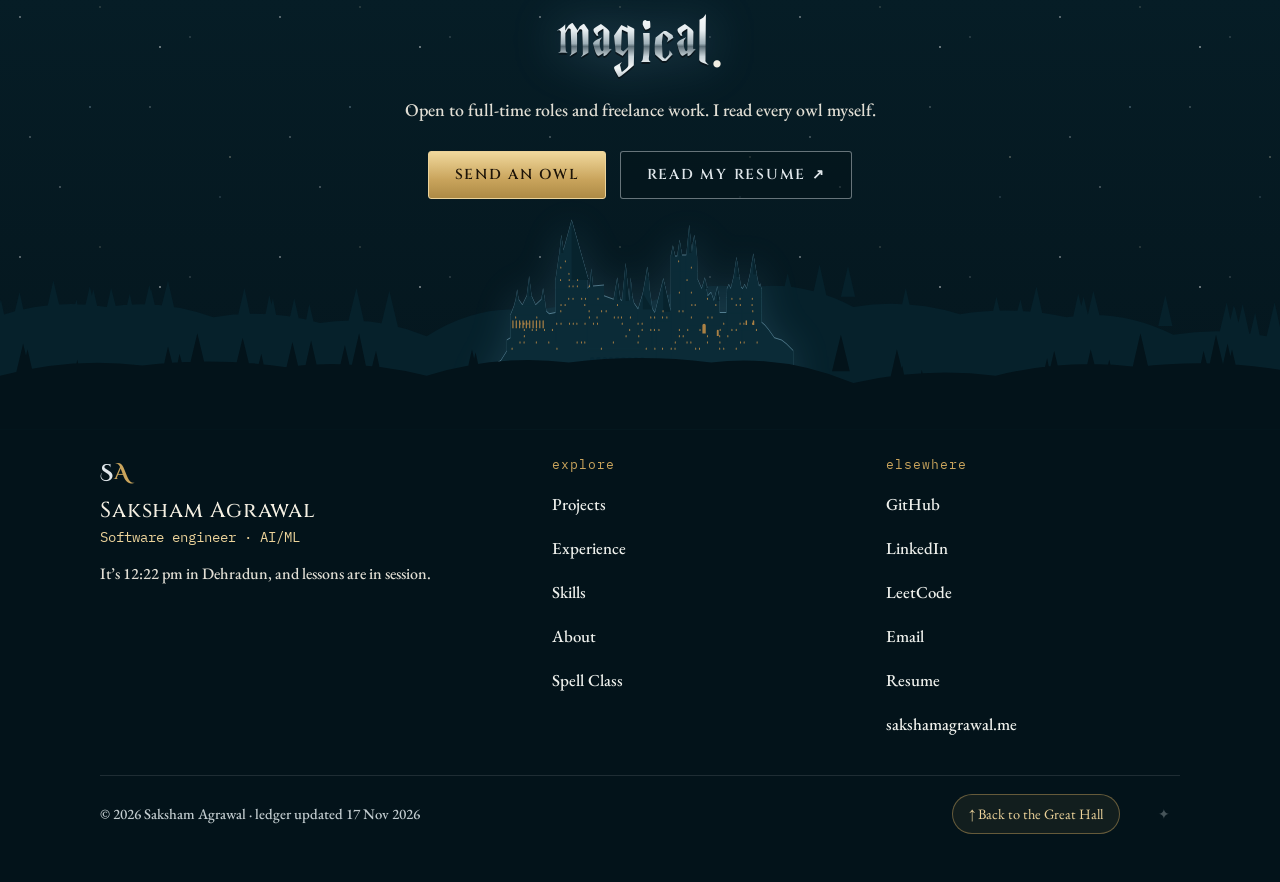
==== commit 2b5bf3d0: "Bust cached GA4 script after analytics update" ====
--- a/index.html
+++ b/index.html
@@ -898,7 +898,7 @@
   <p class="pal-foot"><kbd>↑</kbd><kbd>↓</kbd> move · <kbd>↵</kbd> cast · <kbd>esc</kbd> close</p>
 </dialog>
 
-<script src="analytics.js?v=20261106b" defer></script>
+<script src="analytics.js?v=20261117a" defer></script>
 <script src="music.js?v=20261106c" defer></script>
 <script src="main.js?v=20261106c" defer></script>
 <!-- anonymous click analytics, my own CausalFunnel project (only on the live hosts; localhost sends nothing) -->
